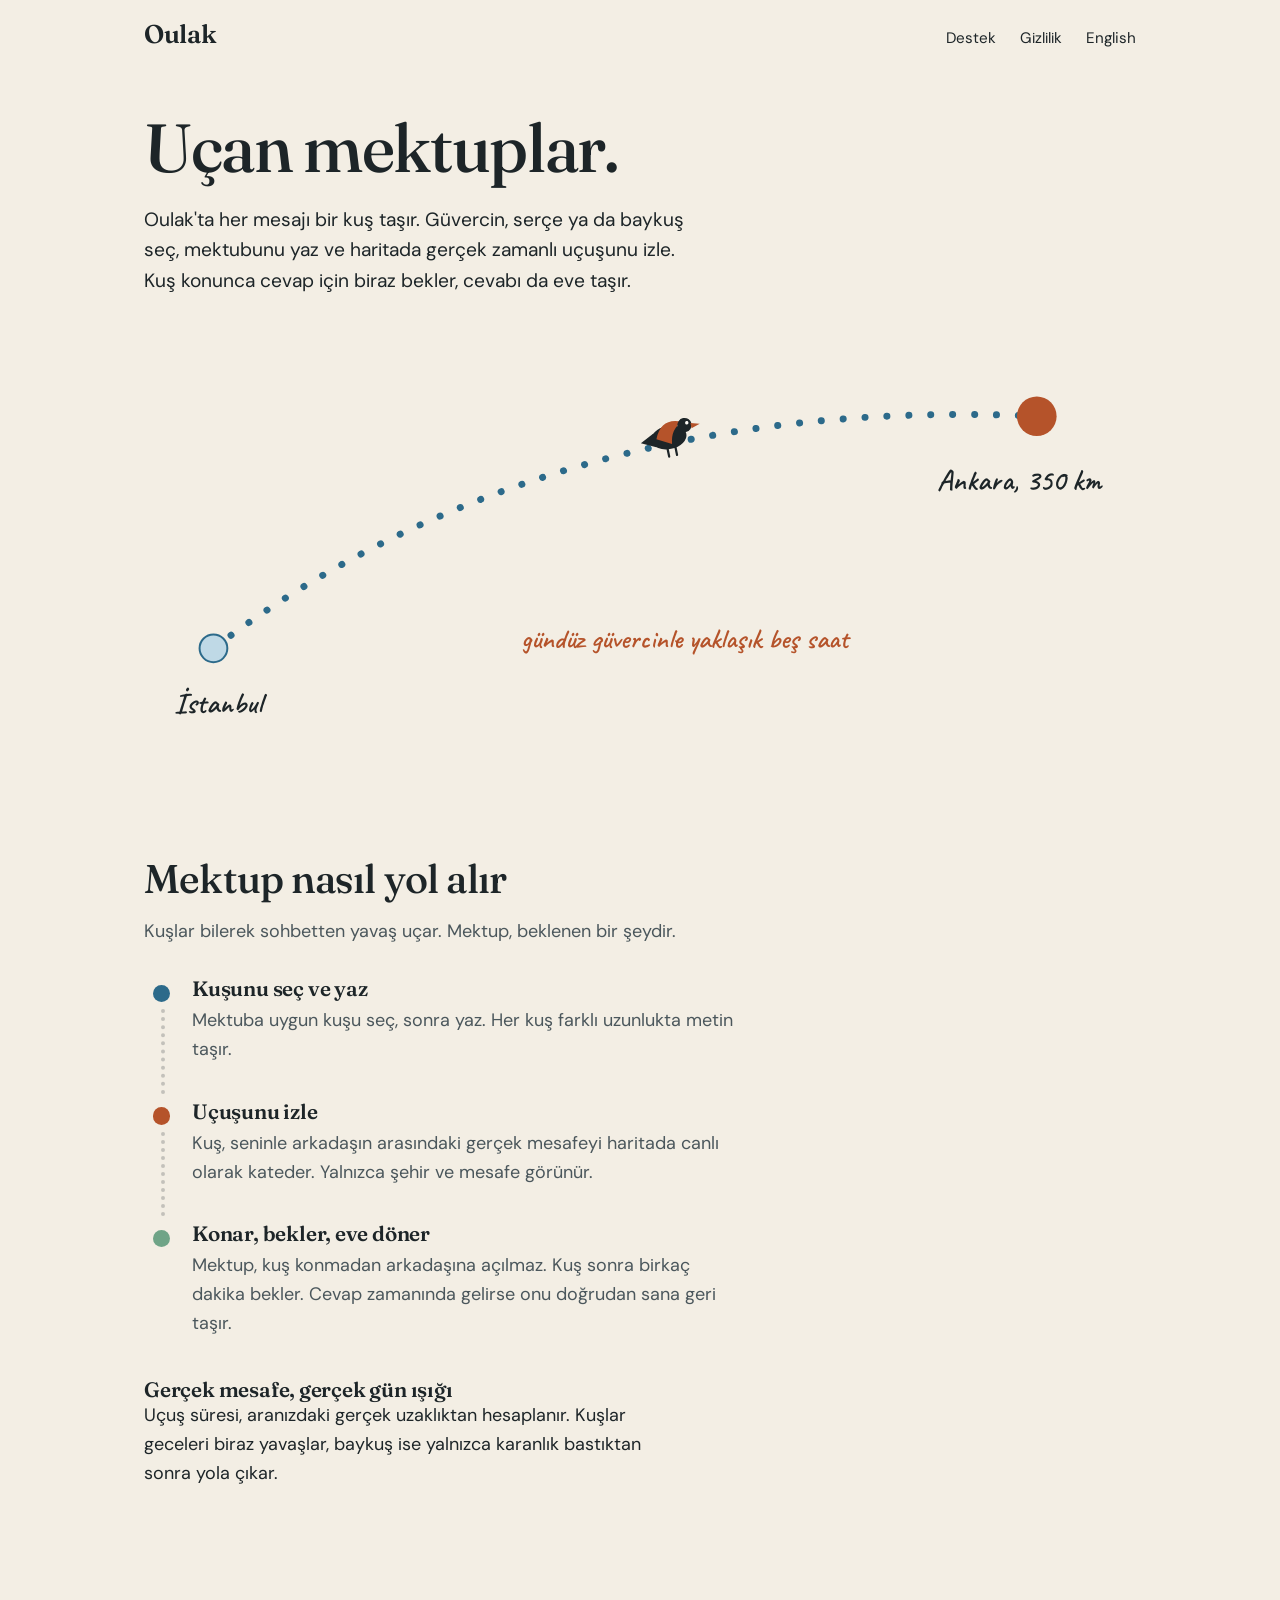
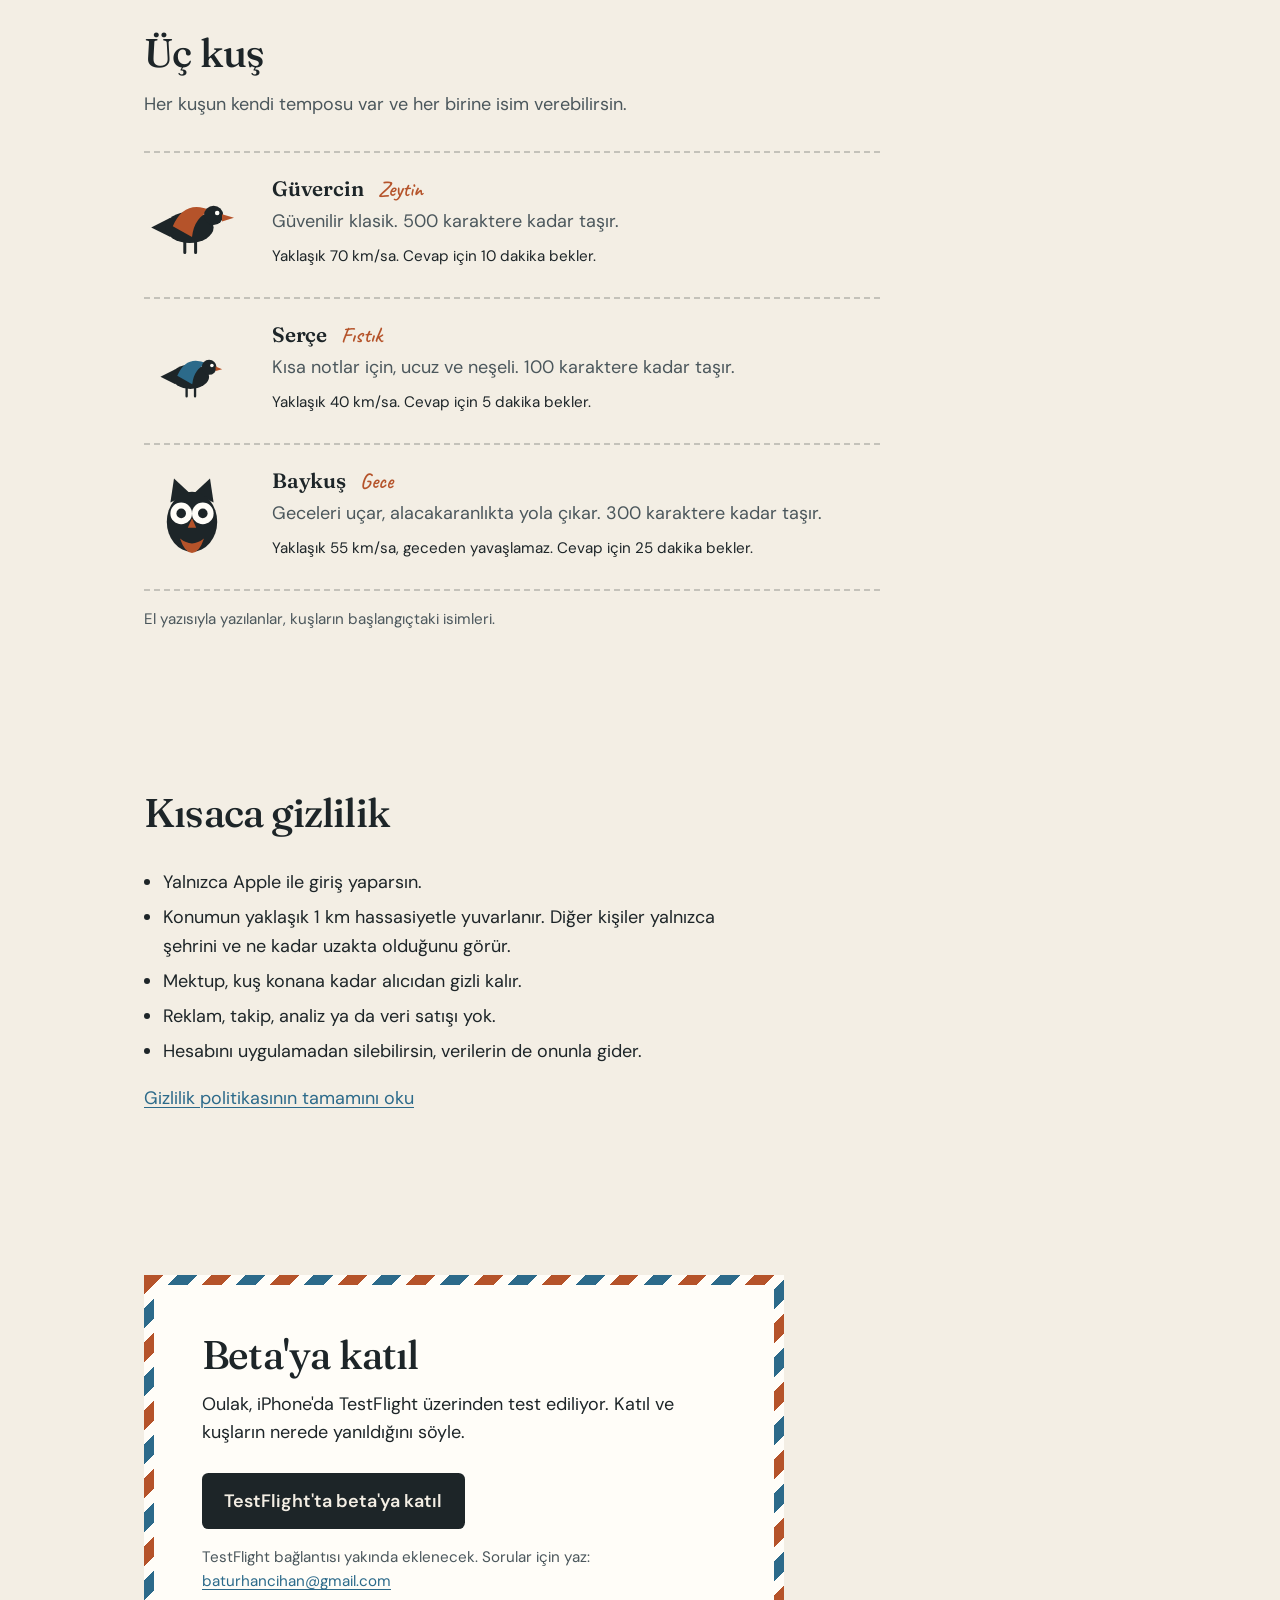
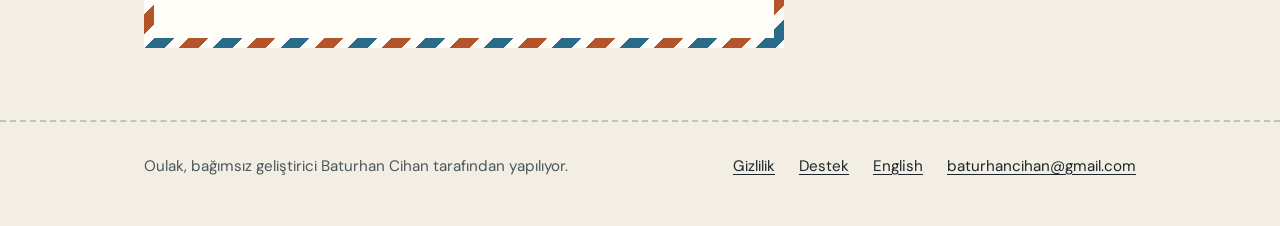
==== tr/index.html @ 566d4d0f "Oulak website: landing, privacy policy and support in English and Turkish Co-Authored-By: Claude Opu" ====
<!doctype html>
<html lang="tr">
<head>
<meta charset="utf-8">
<meta name="viewport" content="width=device-width, initial-scale=1">
<meta name="color-scheme" content="light dark">
<meta name="theme-color" content="#F3EEE4" media="(prefers-color-scheme: light)">
<meta name="theme-color" content="#151B1E" media="(prefers-color-scheme: dark)">
<title>Oulak: uçan mektuplar</title>
<meta name="description" content="Oulak, her mektubu bir kuşun taşıdığı bir iPhone uygulaması. Güvercin, serçe ya da baykuş seç, yaz ve mektubun harita üzerinde gerçek zamanlı uçuşunu izle.">
<link rel="alternate" hreflang="en" href="../index.html">
<link rel="alternate" hreflang="tr" href="../tr/index.html">
<link rel="alternate" hreflang="x-default" href="../index.html">
<!-- TODO: once the site has a final domain, make og:image, og:url and the hreflang hrefs absolute URLs. -->
<meta property="og:type" content="website">
<meta property="og:site_name" content="Oulak">
<meta property="og:title" content="Oulak: uçan mektuplar">
<meta property="og:description" content="Oulak, her mektubu bir kuşun taşıdığı bir iPhone uygulaması. Güvercin, serçe ya da baykuş seç, yaz ve mektubun harita üzerinde gerçek zamanlı uçuşunu izle.">
<meta property="og:locale" content="tr_TR">
<meta property="og:locale:alternate" content="en_US">
<meta property="og:image" content="../img/og.png">
<meta name="twitter:card" content="summary">
<link rel="icon" type="image/png" sizes="32x32" href="../favicon-32.png">
<link rel="apple-touch-icon" href="../apple-touch-icon.png">
<link rel="stylesheet" href="../style.css">
</head>
<body>
<svg width="0" height="0" style="position:absolute" aria-hidden="true" focusable="false"><defs>
<symbol id="pigeon" viewBox="0 0 80 80" class="bird-art"><polygon class="b-ink" points="6,42 22,34 22,50"/><ellipse class="b-ink" cx="38" cy="42" rx="20" ry="13"/><path class="b-terra" d="M24 41 Q34 18 56 28 Q42 33 40 50 Z"/><circle class="b-ink" cx="58" cy="32" r="8"/><circle class="b-face" cx="61" cy="30" r="1.9"/><polygon class="b-terra" points="65,31 75,34 65,37"/><path d="M34 54v9M43 54v9" stroke="currentColor" stroke-width="2.5" stroke-linecap="round" fill="none"/></symbol>
<symbol id="sparrow" viewBox="0 0 80 80" class="bird-art"><g transform="translate(9 12) scale(.78)"><polygon class="b-ink" points="6,42 22,34 22,50"/><ellipse class="b-ink" cx="38" cy="42" rx="20" ry="13"/><path class="b-acc" d="M24 41 Q34 18 56 28 Q42 33 40 50 Z"/><circle class="b-ink" cx="58" cy="32" r="8"/><circle class="b-face" cx="61" cy="30" r="1.9"/><polygon class="b-terra" points="65,31 72,34 65,36"/><path d="M34 54v9M43 54v9" stroke="currentColor" stroke-width="2.5" stroke-linecap="round" fill="none"/></g></symbol>
<symbol id="owl" viewBox="0 0 80 80" class="bird-art"><polygon class="b-ink" points="22,28 25,8 38,20"/><polygon class="b-ink" points="58,28 55,8 42,20"/><ellipse class="b-ink" cx="40" cy="44" rx="21" ry="25"/><path class="b-terra" d="M30 58 Q40 66 50 58 Q46 70 40 70 Q34 70 30 58Z"/><circle class="b-face" cx="31" cy="37" r="9"/><circle class="b-face" cx="49" cy="37" r="9"/><circle class="b-ink" cx="31" cy="37" r="4"/><circle class="b-ink" cx="49" cy="37" r="4"/><polygon class="b-terra" points="40,41 36.5,49 43.5,49"/></symbol>
</defs></svg>
<header class="site-head"><div class="wrap">
<a class="mark" href="index.html" aria-label="Oulak">Oulak</a>
<nav aria-label="Ana menü">
<a href="support.html">Destek</a>
<a href="privacy.html">Gizlilik</a>
<a href="../index.html" hreflang="en" lang="en">English</a>
</nav>
</div></header>
<main>
<div class="wrap hero">
<h1>Uçan mektuplar.</h1>
<p class="lede">Oulak'ta her mesajı bir kuş taşır. Güvercin, serçe ya da baykuş seç, mektubunu yaz ve haritada gerçek zamanlı uçuşunu izle. Kuş konunca cevap için biraz bekler, cevabı da eve taşır.</p>
<div class="flight">
<svg viewBox="0 0 1000 420" role="img" aria-label="İstanbul'dan Ankara'ya, 350 km uzunluğunda noktalı bir uçuş yolu. Yolun bir yerinde bir güvercin var.">
<path class="arc" d="M 70 330 C 280 170, 560 80, 900 96"/>
<circle class="dot-from" cx="70" cy="330" r="14"/>
<circle class="dot-to" cx="900" cy="96" r="20"/>
<text x="30" y="395">İstanbul</text>
<text x="965" y="170" text-anchor="end">Ankara, 350 km</text>
<text class="note" x="380" y="330">gündüz güvercinle yaklaşık beş saat</text>
<g class="bird-fly"><use href="#pigeon" x="-36" y="-44" width="72" height="72"/></g>
</svg></div>
</div>
<section aria-labelledby="how"><div class="wrap"><div class="section-head"><h2 id="how">Mektup nasıl yol alır</h2><p>Kuşlar bilerek sohbetten yavaş uçar. Mektup, beklenen bir şeydir.</p></div>
<ol class="steps">
<li><h3>Kuşunu seç ve yaz</h3><p>Mektuba uygun kuşu seç, sonra yaz. Her kuş farklı uzunlukta metin taşır.</p></li>
<li><h3>Uçuşunu izle</h3><p>Kuş, seninle arkadaşın arasındaki gerçek mesafeyi haritada canlı olarak kateder. Yalnızca şehir ve mesafe görünür.</p></li>
<li><h3>Konar, bekler, eve döner</h3><p>Mektup, kuş konmadan arkadaşına açılmaz. Kuş sonra birkaç dakika bekler. Cevap zamanında gelirse onu doğrudan sana geri taşır.</p></li>
</ol>
<div class="slow"><h3>Gerçek mesafe, gerçek gün ışığı</h3><p>Uçuş süresi, aranızdaki gerçek uzaklıktan hesaplanır. Kuşlar geceleri biraz yavaşlar, baykuş ise yalnızca karanlık bastıktan sonra yola çıkar.</p></div>
</div></section>
<section aria-labelledby="birds"><div class="wrap"><div class="section-head"><h2 id="birds">Üç kuş</h2><p>Her kuşun kendi temposu var ve her birine isim verebilirsin.</p></div>
<ul class="birds">
<li><svg class="bird-art" viewBox="0 0 80 80" aria-hidden="true"><use href="#pigeon"/></svg><div><div class="name"><h3>Güvercin</h3><span class="hand">Zeytin</span></div><p>Güvenilir klasik. 500 karaktere kadar taşır.</p><p class="facts">Yaklaşık 70 km/sa. Cevap için 10 dakika bekler.</p></div></li>
<li><svg class="bird-art" viewBox="0 0 80 80" aria-hidden="true"><use href="#sparrow"/></svg><div><div class="name"><h3>Serçe</h3><span class="hand">Fıstık</span></div><p>Kısa notlar için, ucuz ve neşeli. 100 karaktere kadar taşır.</p><p class="facts">Yaklaşık 40 km/sa. Cevap için 5 dakika bekler.</p></div></li>
<li><svg class="bird-art" viewBox="0 0 80 80" aria-hidden="true"><use href="#owl"/></svg><div><div class="name"><h3>Baykuş</h3><span class="hand">Gece</span></div><p>Geceleri uçar, alacakaranlıkta yola çıkar. 300 karaktere kadar taşır.</p><p class="facts">Yaklaşık 55 km/sa, geceden yavaşlamaz. Cevap için 25 dakika bekler.</p></div></li>
</ul>
<p class="fine">El yazısıyla yazılanlar, kuşların başlangıçtaki isimleri.</p></div></section>
<section aria-labelledby="privacy"><div class="wrap"><div class="section-head"><h2 id="privacy">Kısaca gizlilik</h2></div><div class="plain"><ul>
<li>Yalnızca Apple ile giriş yaparsın.</li>
<li>Konumun yaklaşık 1 km hassasiyetle yuvarlanır. Diğer kişiler yalnızca şehrini ve ne kadar uzakta olduğunu görür.</li>
<li>Mektup, kuş konana kadar alıcıdan gizli kalır.</li>
<li>Reklam, takip, analiz ya da veri satışı yok.</li>
<li>Hesabını uygulamadan silebilirsin, verilerin de onunla gider.</li>
</ul><p><a href="privacy.html">Gizlilik politikasının tamamını oku</a></p></div></div></section>
<section id="testflight" aria-labelledby="beta"><div class="wrap"><div class="envelope">
<h2 id="beta">Beta'ya katıl</h2>
<p>Oulak, iPhone'da TestFlight üzerinden test ediliyor. Katıl ve kuşların nerede yanıldığını söyle.</p>
<!-- TODO: replace href="#testflight" with the public TestFlight link when it exists. -->
<a class="button" href="#testflight">TestFlight'ta beta'ya katıl</a>
<p class="note">TestFlight bağlantısı yakında eklenecek. Sorular için yaz: <a href="mailto:baturhancihan@gmail.com">baturhancihan@gmail.com</a></p>
</div></div></section>
</main>
<footer class="site-foot"><div class="wrap">
<p>Oulak, bağımsız geliştirici Baturhan Cihan tarafından yapılıyor.</p>
<nav aria-label="Alt menü">
<a href="privacy.html">Gizlilik</a>
<a href="support.html">Destek</a>
<a href="../index.html" hreflang="en" lang="en">English</a>
<a href="mailto:baturhancihan@gmail.com">baturhancihan@gmail.com</a>
</nav>
</div></footer>
</body>
</html>
---- style.css ----
/* Oulak site. Plain CSS, no build step. Fonts are self hosted (SIL OFL, see fonts/). */

@font-face {
  font-family: "Fraunces";
  src: url("fonts/Fraunces-Variable.ttf") format("truetype");
  font-weight: 100 900;
  font-display: swap;
}
@font-face {
  font-family: "DM Sans";
  src: url("fonts/DMSans-Variable.ttf") format("truetype");
  font-weight: 100 1000;
  font-display: swap;
}
@font-face {
  font-family: "Caveat";
  src: url("fonts/Caveat-Variable.ttf") format("truetype");
  font-weight: 400 700;
  font-display: swap;
}

:root {
  --paper: #f3eee4;
  --surface: #fffdf8;
  --ink: #1d2528;
  --ink-soft: #4b575c;
  --accent: #2c6a8a;
  --terra: #b5532a;
  --green: #6fa487;
  --sky: #bfd9e6;
  --rule: rgba(29, 37, 40, 0.22);
  --link: #2c6a8a;
  --serif: "Fraunces", "Iowan Old Style", Georgia, serif;
  --sans: "DM Sans", system-ui, -apple-system, "Segoe UI", sans-serif;
  --hand: "Caveat", "Segoe Print", cursive;
  --gutter: 1.25rem;
  --wide: 66rem;
  --prose: 40rem;
}

@media (prefers-color-scheme: dark) {
  :root:not([data-theme="light"]) {
    --paper: #151b1e;
    --surface: #1d2528;
    --ink: #f3eee4;
    --ink-soft: #b4bbbc;
    --accent: #86bbd6;
    --terra: #e08a62;
    --green: #7fb698;
    --sky: #2b4452;
    --rule: rgba(243, 238, 228, 0.28);
    --link: #86bbd6;
  }
}
:root[data-theme="dark"] {
  --paper: #151b1e;
  --surface: #1d2528;
  --ink: #f3eee4;
  --ink-soft: #b4bbbc;
  --accent: #86bbd6;
  --terra: #e08a62;
  --green: #7fb698;
  --sky: #2b4452;
  --rule: rgba(243, 238, 228, 0.28);
  --link: #86bbd6;
}

*, *::before, *::after { box-sizing: border-box; }

html { -webkit-text-size-adjust: 100%; }

body {
  margin: 0;
  background: var(--paper);
  color: var(--ink);
  font-family: var(--sans);
  font-size: 1.0625rem;
  line-height: 1.6;
  overflow-wrap: break-word;
}

img, svg { max-width: 100%; }

a { color: var(--link); text-underline-offset: 0.18em; text-decoration-thickness: 0.07em; }
a:hover { text-decoration-thickness: 0.14em; }
:focus-visible { outline: 3px solid var(--terra); outline-offset: 3px; border-radius: 2px; }

.wrap { width: 100%; max-width: var(--wide); margin: 0 auto; padding: 0 var(--gutter); }

/* Header */
.site-head { padding: 1.25rem 0; }
.site-head .wrap { display: flex; flex-wrap: wrap; align-items: baseline; justify-content: space-between; gap: 0.5rem 1.5rem; }
.mark { font-family: var(--serif); font-weight: 600; font-size: 1.6rem; letter-spacing: -0.01em; color: var(--ink); text-decoration: none; line-height: 1; }
.site-head nav { display: flex; flex-wrap: wrap; gap: 0.25rem 1.5rem; font-size: 0.95rem; }
.site-head nav a { color: var(--ink); text-decoration: none; padding: 0.35rem 0; border-bottom: 1px dashed transparent; }
.site-head nav a:hover { border-bottom-color: var(--ink); }
.site-head nav a[aria-current="page"] { border-bottom: 1px dashed var(--terra); }

/* Type */
h1, h2, h3 { font-family: var(--serif); font-weight: 500; line-height: 1.12; letter-spacing: -0.02em; margin: 0; text-wrap: balance; }
h1 { font-size: clamp(2.5rem, 9vw, 4.25rem); }
h2 { font-size: clamp(1.75rem, 5vw, 2.5rem); }
h3 { font-size: 1.3rem; letter-spacing: -0.01em; font-weight: 600; }
p { margin: 0 0 1em; }
.hand { font-family: var(--hand); font-weight: 600; font-size: 1.5rem; line-height: 1.15; color: var(--terra); }

/* Hero */
.hero { padding-top: 1rem; padding-bottom: 3rem; }
.hero h1 { max-width: 12ch; }
.hero .lede { max-width: 34rem; font-size: 1.2rem; margin-top: 1.25rem; color: var(--ink); }
.flight { position: relative; margin-top: 1.5rem; }
.flight svg { display: block; width: 100%; height: auto; overflow: visible; }
.flight .arc { fill: none; stroke: var(--accent); stroke-width: 7; stroke-linecap: round; stroke-dasharray: 0.1 22; }
.flight .dot-from { fill: var(--sky); stroke: var(--accent); stroke-width: 2; }
.flight .dot-to { fill: var(--terra); }
.flight text { font-family: var(--hand); font-weight: 600; fill: var(--ink); font-size: 30px; }
.flight text.note { fill: var(--terra); font-size: 28px; }
.bird-fly { offset-path: path("M 70 330 C 280 170, 560 80, 900 96"); offset-rotate: auto; offset-distance: 58%; }
.bird-fly .wing, .bird-fly .glyph-fill { fill: var(--ink); }
.bird-fly .wing { fill: var(--terra); }
@media (prefers-reduced-motion: no-preference) {
  .bird-fly { animation: fly 5.5s cubic-bezier(0.3, 0.1, 0.25, 1) 0.4s both; }
  @keyframes fly { from { offset-distance: 0%; } to { offset-distance: 58%; } }
}

/* Sections */
section { padding: 3.25rem 0; }
.section-head { max-width: 36rem; margin-bottom: 2rem; }
.section-head p { margin-top: 0.9rem; color: var(--ink-soft); }

/* Steps as a flight path of dots */
.steps { list-style: none; margin: 0; padding: 0; max-width: 40rem; }
.steps li { position: relative; padding: 0 0 2.25rem 3rem; }
.steps li:last-child { padding-bottom: 0; }
.steps li::before { content: ""; position: absolute; left: 0.55rem; top: 0.45rem; width: 1.1rem; height: 1.1rem; border-radius: 50%; background: var(--dot, var(--accent)); }
.steps li::after { content: ""; position: absolute; left: 1.05rem; top: 2rem; bottom: 0.4rem; border-left: 4px dotted var(--rule); }
.steps li:last-child::after { display: none; }
.steps li:nth-child(1) { --dot: var(--accent); }
.steps li:nth-child(2) { --dot: var(--terra); }
.steps li:nth-child(3) { --dot: var(--green); }
.steps h3 { margin-bottom: 0.35rem; }
.steps p { margin: 0; color: var(--ink-soft); max-width: 34rem; }

.slow { margin-top: 2.5rem; max-width: 34rem; }
.slow p { margin: 0; }

/* Birds */
.birds { list-style: none; margin: 0; padding: 0; max-width: 46rem; }
.birds li { display: grid; grid-template-columns: 4.5rem 1fr; gap: 0 1.25rem; padding: 1.5rem 0; border-top: 2px dashed var(--rule); }
.birds li:last-child { border-bottom: 2px dashed var(--rule); }
.birds svg { width: 4.5rem; height: 4.5rem; }
.birds .name { display: flex; flex-wrap: wrap; align-items: baseline; gap: 0 0.9rem; }
.birds .name .hand { font-size: 1.35rem; }
.birds p { margin: 0.3rem 0 0; color: var(--ink-soft); }
.birds .facts { color: var(--ink); font-size: 0.95rem; margin-top: 0.5rem; }
.bird-art .b-ink { fill: var(--ink); }
.bird-art .b-terra { fill: var(--terra); }
.bird-art .b-sky { fill: var(--sky); }
.bird-art .b-face { fill: var(--surface); }

/* Privacy short + prose */
.plain { max-width: 38rem; }
.plain ul { padding-left: 1.2rem; margin: 0 0 1em; }
.plain li { margin-bottom: 0.4rem; }

/* Beta envelope */
.envelope {
  position: relative;
  max-width: 40rem;
  padding: 2.25rem 1.5rem 2rem;
  background: var(--surface);
  border: 10px solid transparent;
  border-image: repeating-linear-gradient(135deg, var(--terra) 0 14px, var(--surface) 14px 24px, var(--accent) 24px 38px, var(--surface) 38px 48px) 10;
}
.envelope h2 { margin-bottom: 0.75rem; }
.envelope .note { margin: 1rem 0 0; font-size: 0.95rem; color: var(--ink-soft); }
.button {
  display: inline-block;
  background: var(--ink);
  color: var(--paper);
  font-weight: 600;
  text-decoration: none;
  padding: 0.85rem 1.4rem;
  border-radius: 0.4rem;
  margin-top: 0.5rem;
}
.button:hover { background: var(--terra); color: #fff; }

/* Doc pages (privacy, support) */
.doc { padding: 1rem 0 4rem; }
.doc .wrap > * { max-width: var(--prose); }
.doc h1 { font-size: clamp(2.2rem, 7vw, 3.25rem); margin-bottom: 0.75rem; }
.doc h2 { font-size: 1.55rem; margin: 2.75rem 0 0.75rem; letter-spacing: -0.015em; }
.doc h3 { margin: 1.5rem 0 0.4rem; }
.doc ul { padding-left: 1.2rem; margin: 0 0 1em; }
.doc li { margin-bottom: 0.45rem; }
.doc .meta { color: var(--ink-soft); margin-bottom: 2rem; }
.doc .short { background: var(--surface); border-left: 6px solid var(--green); padding: 1.1rem 1.25rem 0.6rem; margin-bottom: 1rem; }
.doc .short h2 { margin: 0 0 0.6rem; font-size: 1.25rem; }
.doc dl { margin: 0 0 1em; }
.doc dt { font-weight: 600; margin-top: 1.1rem; }
.doc dd { margin: 0.2rem 0 0; }
.faq details { border-top: 2px dashed var(--rule); padding: 0.9rem 0; }
.faq details:last-of-type { border-bottom: 2px dashed var(--rule); }
.faq summary { cursor: pointer; font-family: var(--serif); font-weight: 600; font-size: 1.2rem; line-height: 1.3; }
.faq details > *:not(summary) { margin-top: 0.6rem; }
.faq details p:last-child { margin-bottom: 0; }

/* Footer */
.site-foot { border-top: 2px dashed var(--rule); padding: 2rem 0 3rem; font-size: 0.95rem; color: var(--ink-soft); }
.site-foot .wrap { display: grid; gap: 1rem; }
.site-foot nav { display: flex; flex-wrap: wrap; gap: 0.4rem 1.5rem; }
.site-foot a { color: var(--ink); }
.site-foot p { margin: 0; }

/* 404 */
.lost { padding-top: 3rem; padding-bottom: 5rem; }
.lost p { max-width: 28rem; margin-top: 1rem; }

@media (min-width: 48rem) {
  :root { --gutter: 2rem; }
  body { font-size: 1.125rem; }
  section { padding: 4.5rem 0; }
  .hero { padding-top: 2rem; }
  .birds li { grid-template-columns: 6rem 1fr; gap: 0 2rem; }
  .birds svg { width: 6rem; height: 6rem; }
  .envelope { padding: 3rem 3rem 2.75rem; }
  .site-foot .wrap { grid-template-columns: 1fr auto; align-items: start; }
}

.bird-art .b-acc { fill: var(--accent); }
.fine { margin-top: 1rem; color: var(--ink-soft); font-size: 0.95rem; }
@media (max-width: 40rem) {
  .flight text { font-size: 48px; }
  .flight text.note { display: none; }
  .flight .arc { stroke-width: 12; stroke-dasharray: 0.1 38; }
}
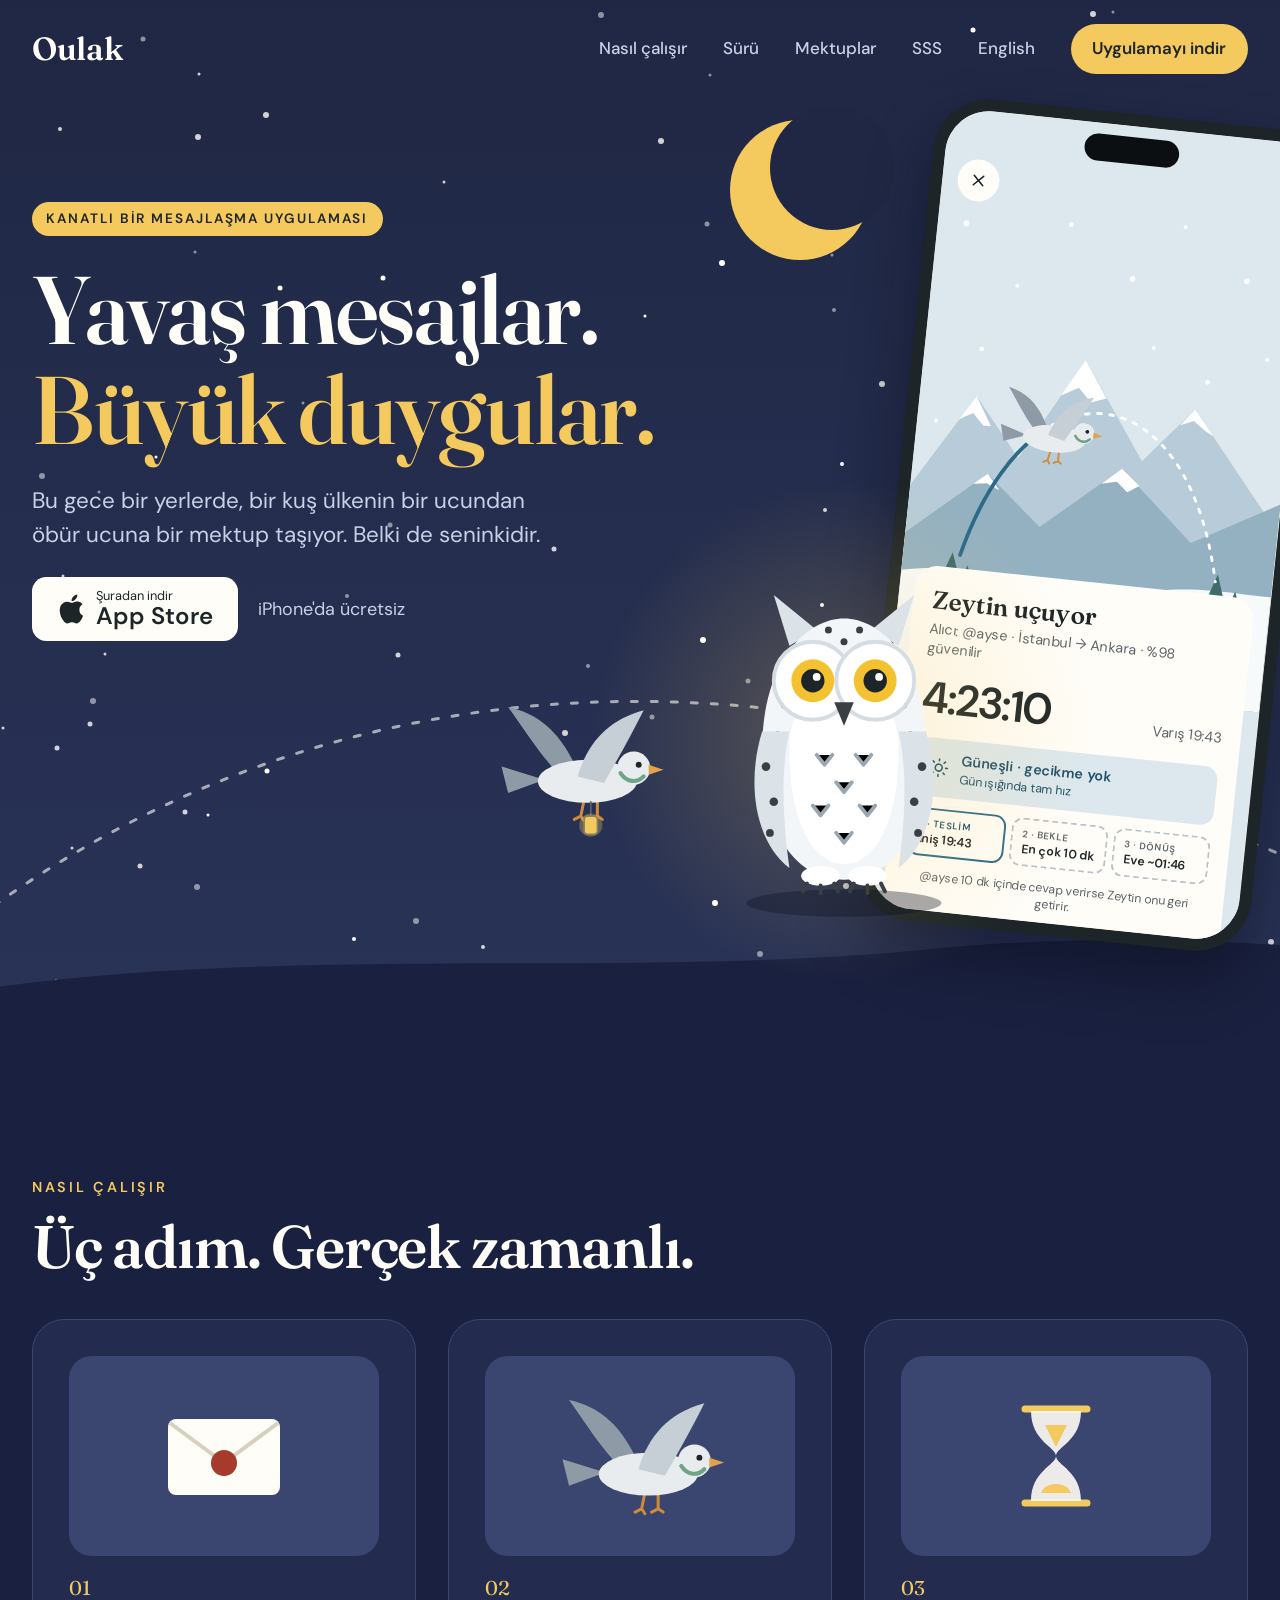
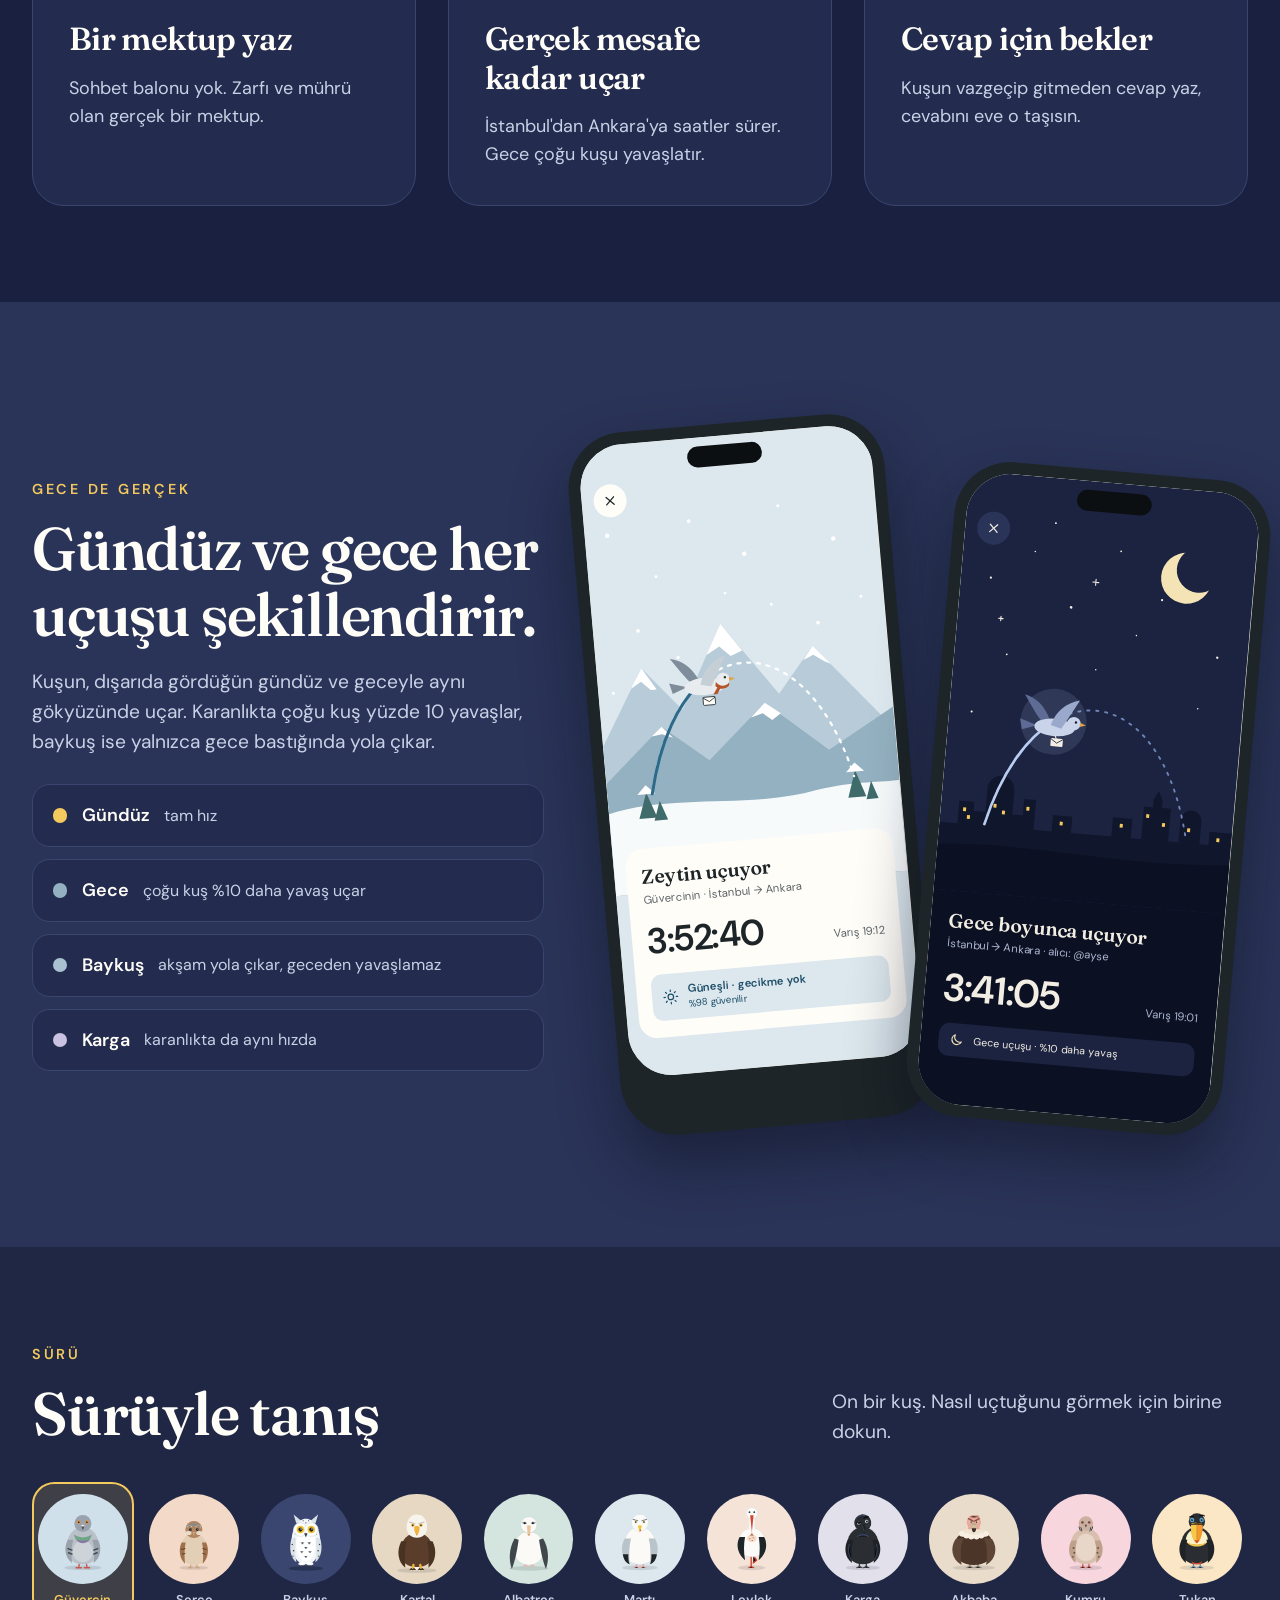
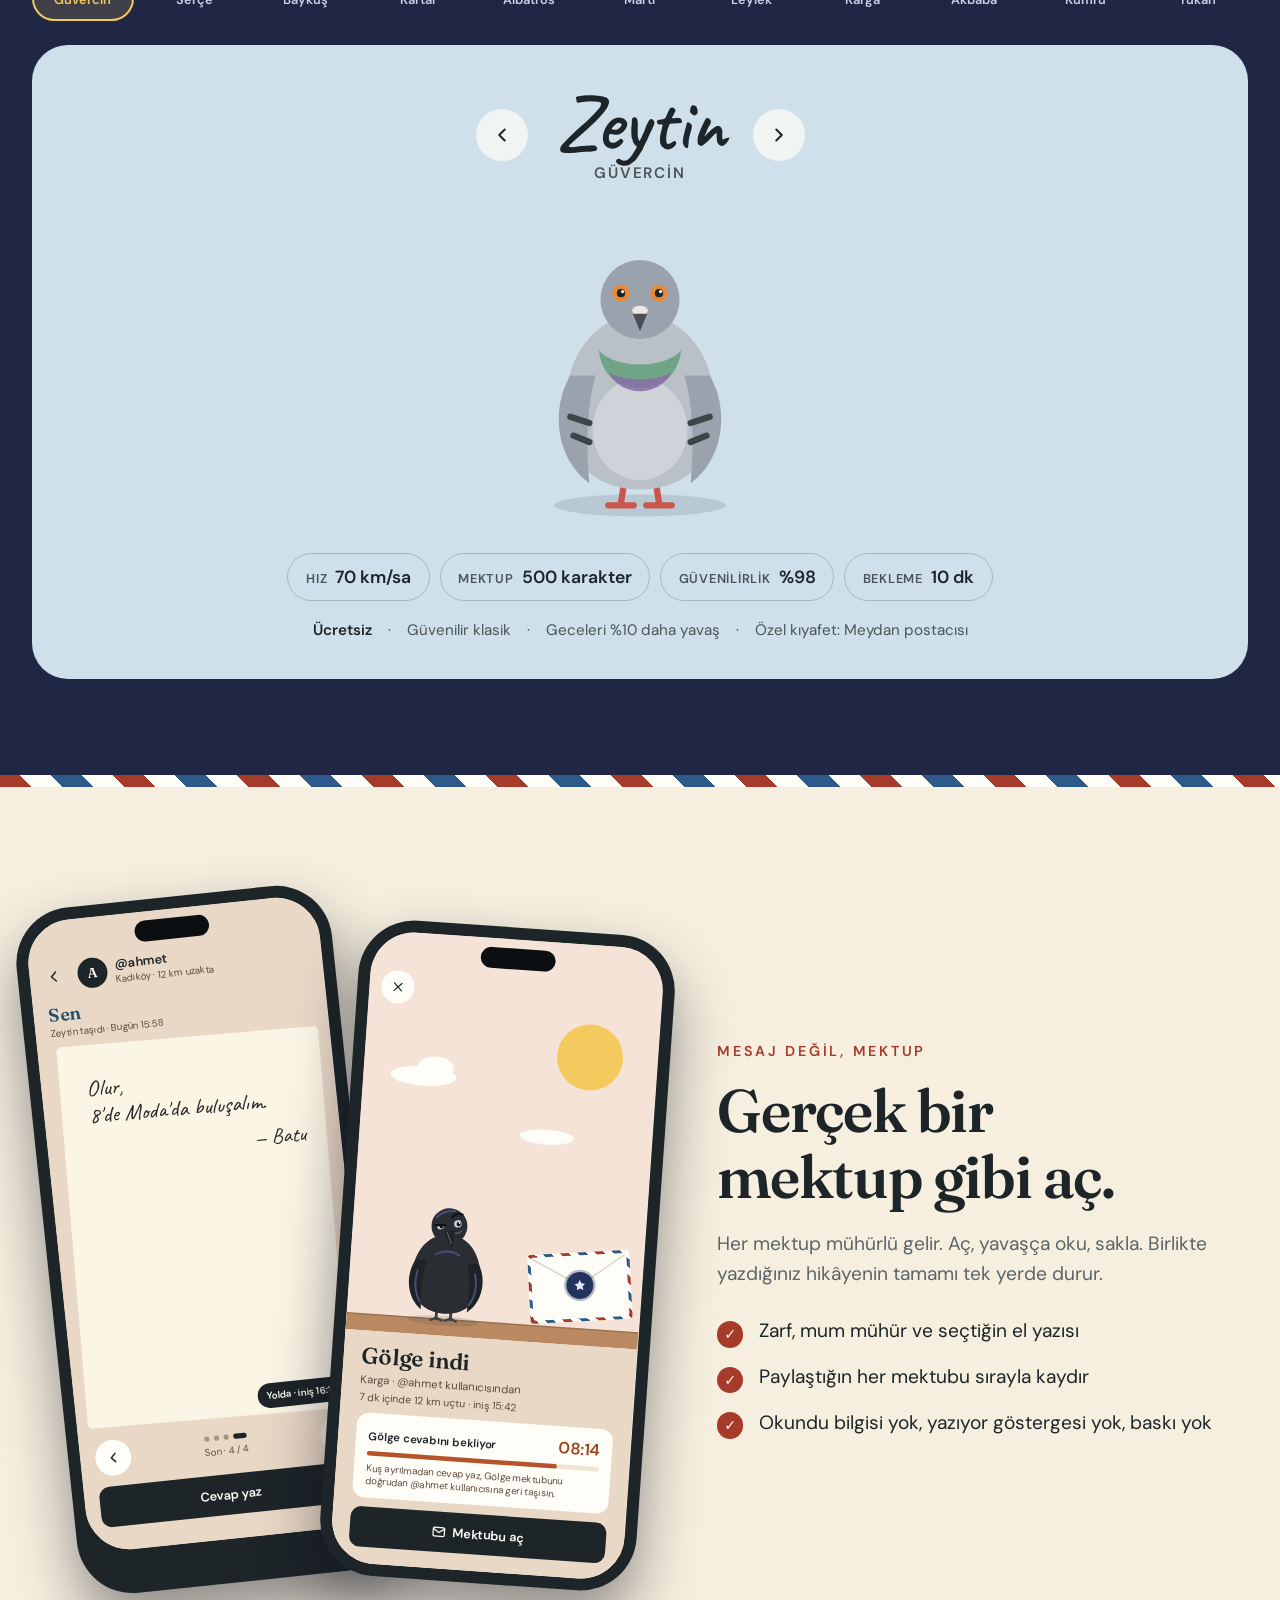
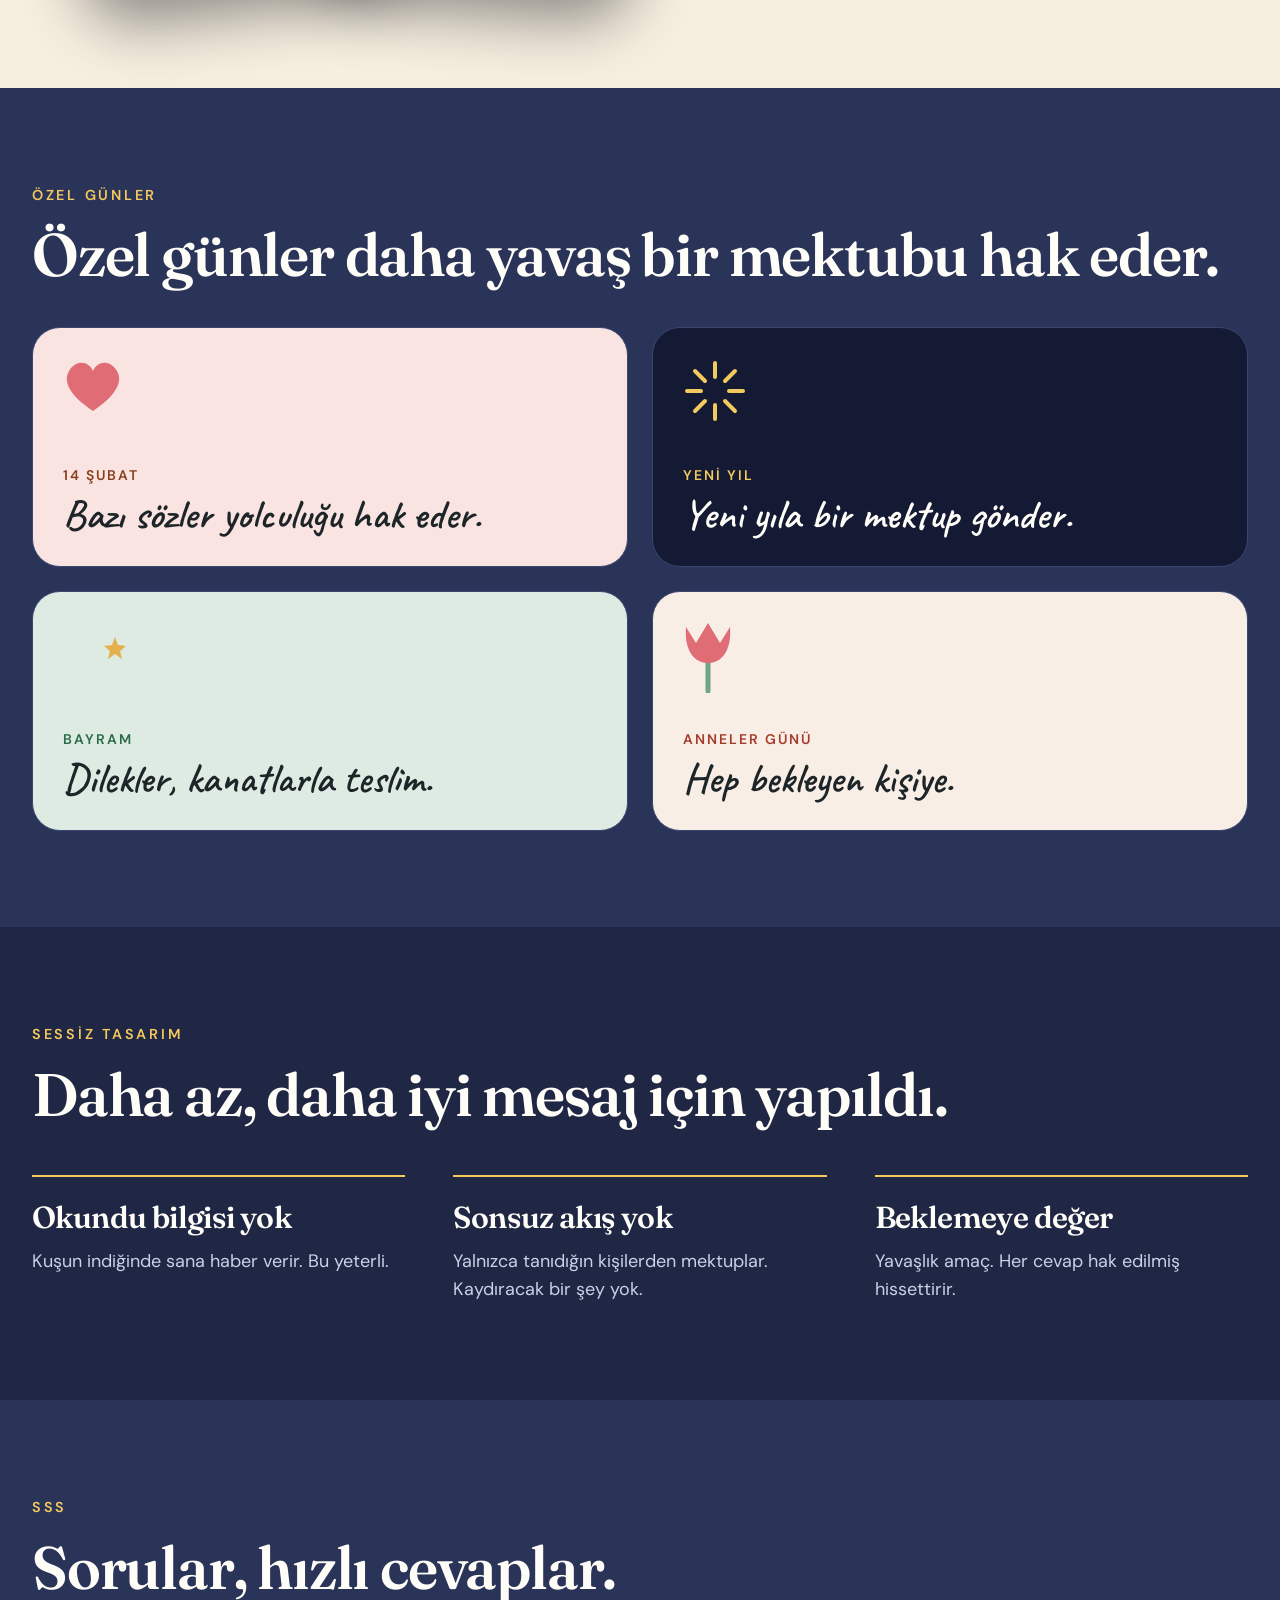
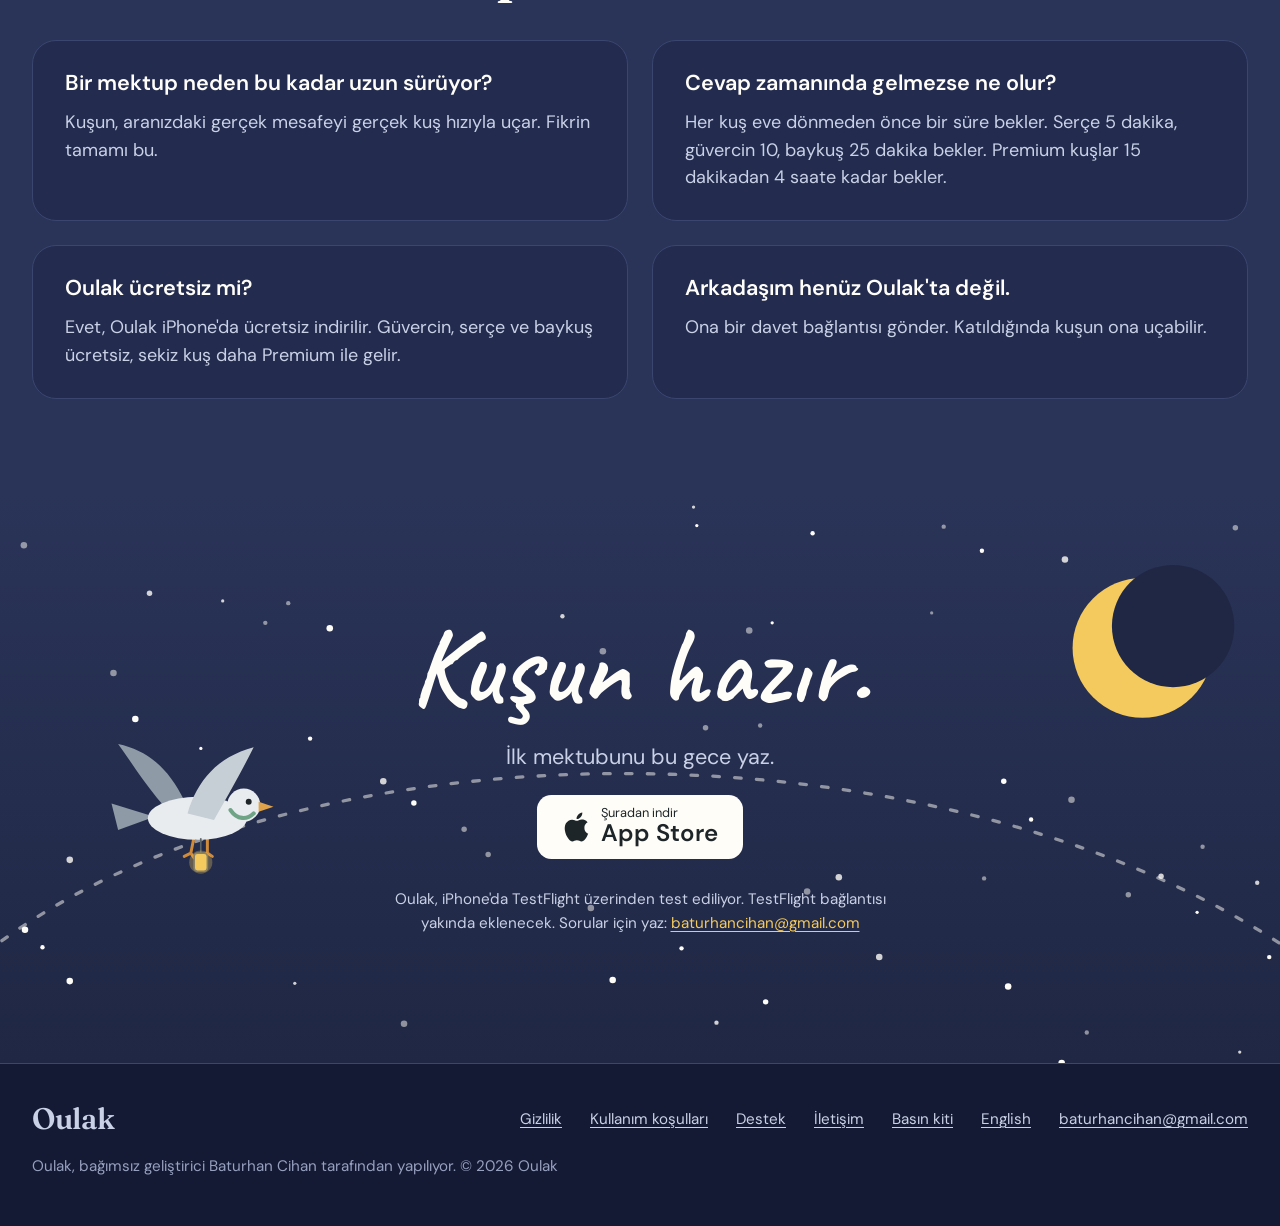
==== commit ef109102: "Oulak website update" ====
--- a/tr/index.html
+++ b/tr/index.html
@@ -3,9 +3,8 @@
 <head>
 <meta charset="utf-8">
 <meta name="viewport" content="width=device-width, initial-scale=1">
-<meta name="color-scheme" content="light dark">
-<meta name="theme-color" content="#F3EEE4" media="(prefers-color-scheme: light)">
-<meta name="theme-color" content="#151B1E" media="(prefers-color-scheme: dark)">
+<meta name="color-scheme" content="dark">
+<meta name="theme-color" content="#1F2744">
 <title>Oulak: uçan mektuplar</title>
 <meta name="description" content="Oulak, her mektubu bir kuşun taşıdığı bir iPhone uygulaması. Güvercin, serçe ya da baykuş seç, yaz ve mektubun harita üzerinde gerçek zamanlı uçuşunu izle.">
 <link rel="alternate" hreflang="en" href="../index.html">
@@ -23,74 +22,341 @@
 <link rel="icon" type="image/png" sizes="32x32" href="../favicon-32.png">
 <link rel="apple-touch-icon" href="../apple-touch-icon.png">
 <link rel="stylesheet" href="../style.css">
+<style>
+#b-pigeon:checked ~ .flock-stage .p-pigeon{display:flex}
+#b-pigeon:checked ~ .flock-pick label[for="b-pigeon"]{background:rgba(244,201,93,.14);border-color:var(--gold)}
+#b-pigeon:checked ~ .flock-pick label[for="b-pigeon"] .pick-name{color:var(--gold)}
+#b-pigeon:focus-visible ~ .flock-pick label[for="b-pigeon"]{outline:3px solid var(--gold);outline-offset:2px}
+#b-sparrow:checked ~ .flock-stage .p-sparrow{display:flex}
+#b-sparrow:checked ~ .flock-pick label[for="b-sparrow"]{background:rgba(244,201,93,.14);border-color:var(--gold)}
+#b-sparrow:checked ~ .flock-pick label[for="b-sparrow"] .pick-name{color:var(--gold)}
+#b-sparrow:focus-visible ~ .flock-pick label[for="b-sparrow"]{outline:3px solid var(--gold);outline-offset:2px}
+#b-owl:checked ~ .flock-stage .p-owl{display:flex}
+#b-owl:checked ~ .flock-pick label[for="b-owl"]{background:rgba(244,201,93,.14);border-color:var(--gold)}
+#b-owl:checked ~ .flock-pick label[for="b-owl"] .pick-name{color:var(--gold)}
+#b-owl:focus-visible ~ .flock-pick label[for="b-owl"]{outline:3px solid var(--gold);outline-offset:2px}
+#b-eagle:checked ~ .flock-stage .p-eagle{display:flex}
+#b-eagle:checked ~ .flock-pick label[for="b-eagle"]{background:rgba(244,201,93,.14);border-color:var(--gold)}
+#b-eagle:checked ~ .flock-pick label[for="b-eagle"] .pick-name{color:var(--gold)}
+#b-eagle:focus-visible ~ .flock-pick label[for="b-eagle"]{outline:3px solid var(--gold);outline-offset:2px}
+#b-albatross:checked ~ .flock-stage .p-albatross{display:flex}
+#b-albatross:checked ~ .flock-pick label[for="b-albatross"]{background:rgba(244,201,93,.14);border-color:var(--gold)}
+#b-albatross:checked ~ .flock-pick label[for="b-albatross"] .pick-name{color:var(--gold)}
+#b-albatross:focus-visible ~ .flock-pick label[for="b-albatross"]{outline:3px solid var(--gold);outline-offset:2px}
+#b-seagull:checked ~ .flock-stage .p-seagull{display:flex}
+#b-seagull:checked ~ .flock-pick label[for="b-seagull"]{background:rgba(244,201,93,.14);border-color:var(--gold)}
+#b-seagull:checked ~ .flock-pick label[for="b-seagull"] .pick-name{color:var(--gold)}
+#b-seagull:focus-visible ~ .flock-pick label[for="b-seagull"]{outline:3px solid var(--gold);outline-offset:2px}
+#b-stork:checked ~ .flock-stage .p-stork{display:flex}
+#b-stork:checked ~ .flock-pick label[for="b-stork"]{background:rgba(244,201,93,.14);border-color:var(--gold)}
+#b-stork:checked ~ .flock-pick label[for="b-stork"] .pick-name{color:var(--gold)}
+#b-stork:focus-visible ~ .flock-pick label[for="b-stork"]{outline:3px solid var(--gold);outline-offset:2px}
+#b-crow:checked ~ .flock-stage .p-crow{display:flex}
+#b-crow:checked ~ .flock-pick label[for="b-crow"]{background:rgba(244,201,93,.14);border-color:var(--gold)}
+#b-crow:checked ~ .flock-pick label[for="b-crow"] .pick-name{color:var(--gold)}
+#b-crow:focus-visible ~ .flock-pick label[for="b-crow"]{outline:3px solid var(--gold);outline-offset:2px}
+#b-vulture:checked ~ .flock-stage .p-vulture{display:flex}
+#b-vulture:checked ~ .flock-pick label[for="b-vulture"]{background:rgba(244,201,93,.14);border-color:var(--gold)}
+#b-vulture:checked ~ .flock-pick label[for="b-vulture"] .pick-name{color:var(--gold)}
+#b-vulture:focus-visible ~ .flock-pick label[for="b-vulture"]{outline:3px solid var(--gold);outline-offset:2px}
+#b-kumru:checked ~ .flock-stage .p-kumru{display:flex}
+#b-kumru:checked ~ .flock-pick label[for="b-kumru"]{background:rgba(244,201,93,.14);border-color:var(--gold)}
+#b-kumru:checked ~ .flock-pick label[for="b-kumru"] .pick-name{color:var(--gold)}
+#b-kumru:focus-visible ~ .flock-pick label[for="b-kumru"]{outline:3px solid var(--gold);outline-offset:2px}
+#b-toucan:checked ~ .flock-stage .p-toucan{display:flex}
+#b-toucan:checked ~ .flock-pick label[for="b-toucan"]{background:rgba(244,201,93,.14);border-color:var(--gold)}
+#b-toucan:checked ~ .flock-pick label[for="b-toucan"] .pick-name{color:var(--gold)}
+#b-toucan:focus-visible ~ .flock-pick label[for="b-toucan"]{outline:3px solid var(--gold);outline-offset:2px}
+</style>
 </head>
-<body>
+<body class="home">
 <svg width="0" height="0" style="position:absolute" aria-hidden="true" focusable="false"><defs>
-<symbol id="pigeon" viewBox="0 0 80 80" class="bird-art"><polygon class="b-ink" points="6,42 22,34 22,50"/><ellipse class="b-ink" cx="38" cy="42" rx="20" ry="13"/><path class="b-terra" d="M24 41 Q34 18 56 28 Q42 33 40 50 Z"/><circle class="b-ink" cx="58" cy="32" r="8"/><circle class="b-face" cx="61" cy="30" r="1.9"/><polygon class="b-terra" points="65,31 75,34 65,37"/><path d="M34 54v9M43 54v9" stroke="currentColor" stroke-width="2.5" stroke-linecap="round" fill="none"/></symbol>
-<symbol id="sparrow" viewBox="0 0 80 80" class="bird-art"><g transform="translate(9 12) scale(.78)"><polygon class="b-ink" points="6,42 22,34 22,50"/><ellipse class="b-ink" cx="38" cy="42" rx="20" ry="13"/><path class="b-acc" d="M24 41 Q34 18 56 28 Q42 33 40 50 Z"/><circle class="b-ink" cx="58" cy="32" r="8"/><circle class="b-face" cx="61" cy="30" r="1.9"/><polygon class="b-terra" points="65,31 72,34 65,36"/><path d="M34 54v9M43 54v9" stroke="currentColor" stroke-width="2.5" stroke-linecap="round" fill="none"/></g></symbol>
-<symbol id="owl" viewBox="0 0 80 80" class="bird-art"><polygon class="b-ink" points="22,28 25,8 38,20"/><polygon class="b-ink" points="58,28 55,8 42,20"/><ellipse class="b-ink" cx="40" cy="44" rx="21" ry="25"/><path class="b-terra" d="M30 58 Q40 66 50 58 Q46 70 40 70 Q34 70 30 58Z"/><circle class="b-face" cx="31" cy="37" r="9"/><circle class="b-face" cx="49" cy="37" r="9"/><circle class="b-ink" cx="31" cy="37" r="4"/><circle class="b-ink" cx="49" cy="37" r="4"/><polygon class="b-terra" points="40,41 36.5,49 43.5,49"/></symbol>
+<symbol id="art-pigeon" viewBox="0 0 240 220"><ellipse cx="120" cy="196" rx="54" ry="7" fill="#1D2528" opacity="0.12"/><path d="M110 182 L108 194 M100 196 L116 196 M130 182 L132 194 M124 196 L140 196" stroke="#C9564B" stroke-width="4" stroke-linecap="round"/><path d="M120 76 C 150 76, 168 104, 168 138 C 168 168, 148 186, 120 186 C 92 186, 72 168, 72 138 C 72 104, 90 76, 120 76 Z" fill="#B9C0C8"/><ellipse cx="120" cy="148" rx="30" ry="32" fill="#CDD3D9"/><path d="M76 114 C 64 134, 66 166, 88 182 C 86 158, 86 134, 92 114 Z" fill="#9AA3AD"/><path d="M164 114 C 176 134, 174 166, 152 182 C 154 158, 154 134, 148 114 Z" fill="#9AA3AD"/><path d="M76 140 L88 144 M78 152 L88 156" stroke="#3D4548" stroke-width="4" stroke-linecap="round"/><path d="M164 140 L152 144 M162 152 L152 156" stroke="#3D4548" stroke-width="4" stroke-linecap="round"/><path d="M94 98 C 104 110, 136 110, 146 98 C 144 114, 134 122, 120 122 C 106 122, 96 114, 94 98 Z" fill="#6FA487"/><path d="M100 112 C 110 118, 130 118, 140 112 C 136 120, 128 124, 120 124 C 112 124, 104 120, 100 112 Z" fill="#8B6FA8" opacity="0.85"/><circle cx="120" cy="66" r="25" fill="#9AA3AD"/><circle cx="108" cy="62" r="5.5" fill="#E58A3A"/><circle cx="132" cy="62" r="5.5" fill="#E58A3A"/><circle cx="108" cy="62" r="2.6" fill="#1D2528"/><circle cx="132" cy="62" r="2.6" fill="#1D2528"/><circle cx="109" cy="61" r="1" fill="#FFFDF8"/><circle cx="133" cy="61" r="1" fill="#FFFDF8"/><ellipse cx="120" cy="73" rx="5" ry="3" fill="#EDE8E2"/><path d="M115.5 75 L120 86 L124.5 75 Z" fill="#4A4F55"/></symbol>
+<symbol id="art-sparrow" viewBox="0 0 240 220"><ellipse cx="120" cy="196" rx="42" ry="6" fill="#1D2528" opacity="0.12"/><path d="M112 184 L110 194 M104 196 L116 196 M128 184 L130 194 M124 196 L136 196" stroke="#C8A07A" stroke-width="3" stroke-linecap="round"/><path d="M120 96 C 146 96, 160 118, 160 146 C 160 172, 142 188, 120 188 C 98 188, 80 172, 80 146 C 80 118, 94 96, 120 96 Z" fill="#E3CFB6"/><path d="M84 122 C 74 142, 78 170, 94 184 C 92 162, 92 140, 96 122 Z" fill="#A0704A"/><path d="M156 122 C 166 142, 162 170, 146 184 C 148 162, 148 140, 144 122 Z" fill="#A0704A"/><path d="M84 142 L94 140 M86 156 L94 154" stroke="#4E3424" stroke-width="2.5" stroke-linecap="round"/><path d="M156 142 L146 140 M154 156 L146 154" stroke="#4E3424" stroke-width="2.5" stroke-linecap="round"/><circle cx="120" cy="84" r="25" fill="#B08560"/><path d="M97 80 C 100 60, 140 60, 143 80 C 132 72, 108 72, 97 80 Z" fill="#8E8A86"/><ellipse cx="104" cy="94" rx="9" ry="6" fill="#E8DCCB"/><ellipse cx="136" cy="94" rx="9" ry="6" fill="#E8DCCB"/><path d="M100 76 C 104 73, 110 73, 114 75 M126 75 C 130 73, 136 73, 140 76" stroke="#EAD9BF" stroke-width="2.5" stroke-linecap="round"/><circle cx="110" cy="84" r="4.2" fill="#1D2528"/><circle cx="130" cy="84" r="4.2" fill="#1D2528"/><circle cx="111.4" cy="82.6" r="1.3" fill="#FFFDF8"/><circle cx="131.4" cy="82.6" r="1.3" fill="#FFFDF8"/><path d="M115.5 91 L120 102 L124.5 91 Z" fill="#C9A27A"/></symbol>
+<symbol id="art-owl" viewBox="0 0 240 220"><ellipse cx="120" cy="198" rx="50" ry="7" fill="#0B1022" opacity="0.35"/><path d="M92 66 L84 40 L106 58 Z" fill="#DCE3E8"/><path d="M148 66 L156 40 L134 58 Z" fill="#DCE3E8"/><path d="M78 120 C 78 72, 102 52, 120 52 C 138 52, 162 72, 162 120 C 162 160, 146 186, 120 186 C 94 186, 78 160, 78 120 Z" fill="#F3F6F8"/><g fill="#3A3F45"><circle cx="90" cy="96" r="2.5"/><circle cx="150" cy="96" r="2.5"/><circle cx="86" cy="112" r="2"/><circle cx="154" cy="112" r="2"/></g><path d="M92 120 C 92 96, 104 88, 120 88 C 136 88, 148 96, 148 120 C 148 156, 136 178, 120 178 C 104 178, 92 156, 92 120 Z" fill="#FFFFFF"/><g stroke="#9AA6B0" stroke-width="2" stroke-linecap="round" stroke-linejoin="round"><path d="M106 122 l4 5 l4 -5"/><path d="M126 122 l4 5 l4 -5"/><path d="M116 136 l4 5 l4 -5"/><path d="M104 148 l4 5 l4 -5"/><path d="M128 148 l4 5 l4 -5"/><path d="M116 162 l4 5 l4 -5"/></g><path d="M78 110 C 70 136, 74 166, 92 180 C 88 150, 88 128, 92 110 Z" fill="#DCE3E8"/><path d="M162 110 C 170 136, 166 166, 148 180 C 152 150, 152 128, 148 110 Z" fill="#DCE3E8"/><g fill="#3A3F45"><circle cx="80" cy="128" r="2.2"/><circle cx="84" cy="146" r="2.2"/><circle cx="82" cy="162" r="2"/><circle cx="160" cy="128" r="2.2"/><circle cx="156" cy="146" r="2.2"/><circle cx="158" cy="162" r="2"/><circle cx="112" cy="58" r="1.8"/><circle cx="128" cy="58" r="1.8"/><circle cx="120" cy="64" r="1.8"/></g><circle cx="104" cy="84" r="20" fill="#FFFFFF" stroke="#D5DDE3" stroke-width="2"/><circle cx="136" cy="84" r="20" fill="#FFFFFF" stroke="#D5DDE3" stroke-width="2"/><circle cx="104" cy="84" r="11" fill="#F4C230"/><circle cx="136" cy="84" r="11" fill="#F4C230"/><circle cx="104" cy="84" r="6" fill="#1D2528"/><circle cx="136" cy="84" r="6" fill="#1D2528"/><circle cx="106" cy="82" r="2" fill="#FFFDF8"/><circle cx="138" cy="82" r="2" fill="#FFFDF8"/><path d="M115 95 L120 107 L125 95 Z" fill="#3A3F45"/><ellipse cx="108" cy="184" rx="10" ry="5" fill="#FFFFFF"/><ellipse cx="132" cy="184" rx="10" ry="5" fill="#FFFFFF"/><path d="M101 188 l-2 4 M108 189 l0 4 M115 188 l2 4 M125 188 l-2 4 M132 189 l0 4 M139 188 l2 4" stroke="#3A3F45" stroke-width="2" stroke-linecap="round"/></symbol>
+<symbol id="art-eagle" viewBox="0 0 240 220"><ellipse cx="120" cy="204" rx="58" ry="7" fill="#1D2528" opacity="0.12"/><path d="M106 188 L102 204 L138 204 L134 188 Z" fill="#F7F4EE" stroke="#D9D2C4" stroke-width="1.5"/><path d="M120 94 C 152 94, 170 122, 168 156 C 166 182, 146 194, 120 194 C 94 194, 74 182, 72 156 C 70 122, 88 94, 120 94 Z" fill="#5A3E2B"/><path d="M74 118 C 60 146, 64 178, 86 196 C 84 166, 84 140, 90 118 Z" fill="#4A3222"/><path d="M166 118 C 180 146, 176 178, 154 196 C 156 166, 156 140, 150 118 Z" fill="#4A3222"/><path d="M110 188 L108 200 M130 188 L132 200" stroke="#F2B33D" stroke-width="7" stroke-linecap="round"/><path d="M100 202 C 102 197, 106 197, 108 202 M108 202 C 110 197, 114 197, 116 202 M124 202 C 126 197, 130 197, 132 202 M132 202 C 134 197, 138 197, 140 202" stroke="#3A271A" stroke-width="2.5" stroke-linecap="round"/><path d="M90 78 C 90 52, 104 40, 120 40 C 136 40, 150 52, 150 78 C 150 96, 138 108, 120 108 C 102 108, 90 96, 90 78 Z" fill="#F7F4EE"/><path d="M99 62 L114 67 M141 62 L126 67" stroke="#CFC6B5" stroke-width="4" stroke-linecap="round"/><circle cx="108" cy="71" r="4.8" fill="#F2B33D"/><circle cx="132" cy="71" r="4.8" fill="#F2B33D"/><circle cx="108" cy="71.5" r="2.4" fill="#1D2528"/><circle cx="132" cy="71.5" r="2.4" fill="#1D2528"/><path d="M112 78 C 112 72, 128 72, 128 78 C 128 90, 124 98, 120 101 C 116 98, 112 90, 112 78 Z" fill="#F2B33D"/><path d="M117 94 C 118 99, 122 99, 123 94 L 120 103 Z" fill="#D9932A"/></symbol>
+<symbol id="art-albatross" viewBox="0 0 240 220"><ellipse cx="120" cy="198" rx="58" ry="7" fill="#1D2528" opacity="0.12"/><path d="M120 90 C 148 90, 166 114, 164 146 C 162 172, 144 188, 120 188 C 96 188, 78 172, 76 146 C 74 114, 92 90, 120 90 Z" fill="#FBFAF7" stroke="#C5D3CD" stroke-width="1.5"/><path d="M78 110 C 62 138, 60 172, 70 200 C 80 176, 86 142, 90 114 Z" fill="#3F474D"/><path d="M162 110 C 178 138, 180 172, 170 200 C 160 176, 154 142, 150 114 Z" fill="#3F474D"/><path d="M100 192 L110 186 L120 192 Z M120 192 L130 186 L140 192 Z" fill="#E6B9B0"/><circle cx="120" cy="70" r="24" fill="#FBFAF7" stroke="#C5D3CD" stroke-width="1.5"/><path d="M99 64 C 103 59, 112 60, 115 66 C 110 69, 103 68, 99 64 Z" fill="#9AA2A8"/><path d="M141 64 C 137 59, 128 60, 125 66 C 130 69, 137 68, 141 64 Z" fill="#9AA2A8"/><circle cx="108" cy="65" r="3.2" fill="#1D2528"/><circle cx="132" cy="65" r="3.2" fill="#1D2528"/><circle cx="109" cy="64" r="1" fill="#FFFDF8"/><circle cx="133" cy="64" r="1" fill="#FFFDF8"/><path d="M114 74 C 114 70, 126 70, 126 74 L 124 98 C 123 102, 117 102, 116 98 Z" fill="#EFC9A6"/><path d="M116 97 C 117 104, 123 104, 124 97 Z" fill="#D6A27A"/><path d="M120 76 L120 96" stroke="#D6A27A" stroke-width="1"/></symbol>
+<symbol id="art-seagull" viewBox="0 0 240 220"><ellipse cx="120" cy="196" rx="52" ry="7" fill="#1D2528" opacity="0.12"/><path d="M110 182 L110 194 M130 182 L130 194" stroke="#E9A3A0" stroke-width="4" stroke-linecap="round"/><path d="M102 196 L110 192 L118 196 M122 196 L130 192 L138 196" stroke="#E9A3A0" stroke-width="3" stroke-linecap="round" stroke-linejoin="round"/><path d="M120 76 C 150 76, 168 104, 168 138 C 168 168, 148 186, 120 186 C 92 186, 72 168, 72 138 C 72 104, 90 76, 120 76 Z" fill="#FBFAF7" stroke="#D5DEE3" stroke-width="1.5"/><path d="M76 110 C 62 132, 64 166, 90 186 C 88 158, 88 132, 94 110 Z" fill="#B8C3CA"/><path d="M70 156 C 72 172, 80 182, 90 186 C 86 176, 86 166, 86 156 Z" fill="#1D2528"/><g transform="matrix(-1 0 0 1 240 0)"><path d="M76 110 C 62 132, 64 166, 90 186 C 88 158, 88 132, 94 110 Z" fill="#B8C3CA"/><path d="M70 156 C 72 172, 80 182, 90 186 C 86 176, 86 166, 86 156 Z" fill="#1D2528"/></g><circle cx="120" cy="64" r="25" fill="#FBFAF7" stroke="#D5DEE3" stroke-width="1.5"/><circle cx="108" cy="62" r="4" fill="#F2E4A6"/><circle cx="132" cy="62" r="4" fill="#F2E4A6"/><circle cx="108" cy="62" r="2.4" fill="#1D2528"/><circle cx="132" cy="62" r="2.4" fill="#1D2528"/><path d="M100 54 L114 58 M140 54 L126 58" stroke="#5C6468" stroke-width="2.4" stroke-linecap="round"/><path d="M114 72 L120 94 L126 72 Z" fill="#F2C230"/><circle cx="121.5" cy="86" r="2.2" fill="#D2452E"/></symbol>
+<symbol id="art-stork" viewBox="0 0 240 220"><ellipse cx="120" cy="196" rx="40" ry="7" fill="#1D2528" opacity="0.12"/><path d="M118 160 L118 194" stroke="#D2452E" stroke-width="4" stroke-linecap="round"/><path d="M110 196 L118 192 L126 196" stroke="#D2452E" stroke-width="3" stroke-linecap="round" stroke-linejoin="round"/><path d="M124 160 L134 174 L124 182" stroke="#D2452E" stroke-width="4" stroke-linecap="round" stroke-linejoin="round"/><path d="M120 80 C 146 80, 160 102, 160 128 C 160 150, 144 164, 120 164 C 96 164, 80 150, 80 128 C 80 102, 94 80, 120 80 Z" fill="#FBFAF7" stroke="#D5DEE3" stroke-width="1.5"/><path d="M84 106 C 74 124, 76 150, 94 168 L 100 174 C 96 152, 96 126, 100 106 Z" fill="#1D2528"/><g transform="matrix(-1 0 0 1 240 0)"><path d="M84 106 C 74 124, 76 150, 94 168 L 100 174 C 96 152, 96 126, 100 106 Z" fill="#1D2528"/></g><path d="M111 40 L129 40 L130 86 L110 86 Z" fill="#FBFAF7"/><path d="M111 44 L111 84 M129 44 L129 84" stroke="#D5DEE3" stroke-width="1.5"/><circle cx="120" cy="36" r="17" fill="#FBFAF7" stroke="#D5DEE3" stroke-width="1.5"/><circle cx="113" cy="33" r="2.6" fill="#1D2528"/><circle cx="127" cy="33" r="2.6" fill="#1D2528"/><circle cx="113.8" cy="32.2" r="0.8" fill="#FFFDF8"/><circle cx="127.8" cy="32.2" r="0.8" fill="#FFFDF8"/><path d="M115 42 L120 92 L125 42 Z" fill="#D2452E"/><path d="M120 92 L120 100" stroke="#8A6A50" stroke-width="1.5"/><ellipse cx="120" cy="110" rx="14" ry="11" fill="#F3D9C7"/><path d="M114 101 L120 96 L126 101 Z" fill="#B5532A"/><circle cx="114" cy="111" r="1.6" fill="#B5532A"/><circle cx="124" cy="108" r="1.6" fill="#B5532A"/><circle cx="121" cy="116" r="1.6" fill="#B5532A"/></symbol>
+<symbol id="art-crow" viewBox="0 0 240 220"><ellipse cx="120" cy="196" rx="50" ry="7" fill="#1D2528" opacity="0.12"/><path d="M110 182 L110 194 M130 182 L130 194" stroke="#3A3F45" stroke-width="4" stroke-linecap="round"/><path d="M102 196 L110 192 L118 196 M122 196 L130 192 L138 196" stroke="#3A3F45" stroke-width="3" stroke-linecap="round" stroke-linejoin="round"/><path d="M120 76 C 150 76, 168 104, 168 138 C 168 168, 148 186, 120 186 C 92 186, 72 168, 72 138 C 72 104, 90 76, 120 76 Z" fill="#2A2E33"/><path d="M76 114 C 64 134, 66 166, 88 182 C 86 158, 86 134, 92 114 Z" fill="#1F2327"/><path d="M80 128 C 76 144, 78 160, 86 172" stroke="#4A5A8A" stroke-width="2.5" stroke-linecap="round" opacity="0.85"/><g transform="matrix(-1 0 0 1 240 0)"><path d="M76 114 C 64 134, 66 166, 88 182 C 86 158, 86 134, 92 114 Z" fill="#1F2327"/><path d="M80 128 C 76 144, 78 160, 86 172" stroke="#4A5A8A" stroke-width="2.5" stroke-linecap="round" opacity="0.85"/></g><path d="M104 104 C 112 98, 128 98, 136 104" stroke="#4A5A8A" stroke-width="3" stroke-linecap="round" opacity="0.7"/><g transform="rotate(-10 120 66)"><circle cx="120" cy="64" r="25" fill="#2A2E33"/><path d="M104 50 C 110 44, 120 42, 130 44" stroke="#4A5A8A" stroke-width="2.5" stroke-linecap="round" opacity="0.8"/><ellipse cx="108" cy="63" rx="5" ry="4.2" fill="#C9CED6"/><circle cx="109.2" cy="63.4" r="2.8" fill="#0F1214"/><circle cx="110.2" cy="62.4" r="1" fill="#FFFDF8"/><path d="M102 62 C 105 59, 111 59, 114 61 L114 58 L102 58 Z" fill="#2A2E33"/><path d="M101 60.5 L115 62" stroke="#0F1214" stroke-width="3" stroke-linecap="round"/><ellipse cx="132" cy="62" rx="5.2" ry="5.2" fill="#C9CED6"/><circle cx="133.2" cy="62.4" r="3" fill="#0F1214"/><circle cx="134.4" cy="61.2" r="1.1" fill="#FFFDF8"/><path d="M125 52 C 129 48, 135 47, 140 50" stroke="#0F1214" stroke-width="3" stroke-linecap="round"/><path d="M111 70 L120 98 L129 70 Z" fill="#1D2528"/><path d="M116 72 L120 88" stroke="#5C6468" stroke-width="1.5" stroke-linecap="round"/><path d="M127 74 C 131 76, 134 75, 136 72" stroke="#5C6468" stroke-width="1.8" stroke-linecap="round"/></g></symbol>
+<symbol id="art-vulture" viewBox="0 0 240 220"><ellipse cx="120" cy="196" rx="62" ry="7" fill="#1D2528" opacity="0.12"/><path d="M108 184 L108 194 M132 184 L132 194" stroke="#9A8F86" stroke-width="5" stroke-linecap="round"/><path d="M98 196 L108 191 L118 196 M122 196 L132 191 L142 196" stroke="#9A8F86" stroke-width="3.5" stroke-linecap="round" stroke-linejoin="round"/><path d="M120 88 C 160 84, 182 114, 178 146 C 174 172, 152 188, 120 188 C 88 188, 66 172, 62 146 C 58 114, 80 84, 120 88 Z" fill="#4A3528"/><path d="M66 112 C 50 136, 54 170, 84 188 C 80 160, 80 132, 90 108 Z" fill="#5E4636"/><g transform="matrix(-1 0 0 1 240 0)"><path d="M66 112 C 50 136, 54 170, 84 188 C 80 160, 80 132, 90 108 Z" fill="#5E4636"/></g><path d="M104 70 L136 70 L138 94 L102 94 Z" fill="#E8A99A"/><ellipse cx="120" cy="96" rx="42" ry="14" fill="#EFE4D2"/><circle cx="84" cy="96" r="8" fill="#F7EFE2"/><circle cx="98" cy="102" r="8" fill="#F7EFE2"/><circle cx="112" cy="105" r="8" fill="#F7EFE2"/><circle cx="128" cy="105" r="8" fill="#F7EFE2"/><circle cx="142" cy="102" r="8" fill="#F7EFE2"/><circle cx="156" cy="96" r="8" fill="#F7EFE2"/><circle cx="120" cy="62" r="21" fill="#E8A99A"/><path d="M108 46 C 114 43, 126 43, 132 46 M110 50 C 116 48, 124 48, 130 50" stroke="#C98577" stroke-width="1.4" stroke-linecap="round"/><ellipse cx="111" cy="61" rx="5" ry="3.6" fill="#F2DCC4"/><ellipse cx="129" cy="61" rx="5" ry="3.6" fill="#F2DCC4"/><circle cx="112" cy="62" r="2.4" fill="#1D2528"/><circle cx="128" cy="62" r="2.4" fill="#1D2528"/><path d="M105 60 L117 59 L117 56 L105 56 Z M135 60 L123 59 L123 56 L135 56 Z" fill="#E8A99A"/><path d="M104 52 L118 59 M136 52 L122 59" stroke="#8A4E44" stroke-width="4" stroke-linecap="round"/><path d="M129 42 L135 52" stroke="#B46F62" stroke-width="2" stroke-linecap="round"/><path d="M130.5 45 L134 44 M132 48 L135.5 47" stroke="#B46F62" stroke-width="1.4" stroke-linecap="round"/><path d="M112 66 L128 66 L127 80 C 126 90, 121 94, 117 90 C 114 87, 113 82, 113 78 Z" fill="#CDBB9E"/><path d="M114 80 L127 80 C 126 90, 121 94, 117 90 C 115 88, 114 84, 114 80 Z" fill="#3A2E28"/><path d="M112 66 L128 66 L127 70 L113 70 Z" fill="#B8A584"/></symbol>
+<symbol id="art-kumru" viewBox="0 0 240 220"><ellipse cx="120" cy="196" rx="48" ry="7" fill="#1D2528" opacity="0.12"/><path d="M111 182 L111 194 M129 182 L129 194" stroke="#C9564B" stroke-width="3.5" stroke-linecap="round"/><path d="M104 196 L111 192 L118 196 M122 196 L129 192 L136 196" stroke="#C9564B" stroke-width="2.6" stroke-linecap="round" stroke-linejoin="round"/><path d="M120 80 C 150 80, 166 106, 166 138 C 166 168, 146 186, 120 186 C 94 186, 74 168, 74 138 C 74 106, 90 80, 120 80 Z" fill="#D9BFAE"/><path d="M120 96 C 140 96, 150 116, 150 140 C 150 162, 138 176, 120 176 C 102 176, 90 162, 90 140 C 90 116, 100 96, 120 96 Z" fill="#E8D6C9"/><path d="M78 116 C 66 136, 68 166, 90 182 C 88 158, 88 134, 94 116 Z" fill="#BFA08B"/><circle cx="84" cy="138" r="3" fill="#6B5548"/><circle cx="86" cy="152" r="3" fill="#6B5548"/><circle cx="82" cy="164" r="2.6" fill="#6B5548"/><g transform="matrix(-1 0 0 1 240 0)"><path d="M78 116 C 66 136, 68 166, 90 182 C 88 158, 88 134, 94 116 Z" fill="#BFA08B"/><circle cx="84" cy="138" r="3" fill="#6B5548"/><circle cx="86" cy="152" r="3" fill="#6B5548"/><circle cx="82" cy="164" r="2.6" fill="#6B5548"/></g><circle cx="120" cy="66" r="21" fill="#CBB0A0"/><path d="M100 76 L104 86 M105 78 L108 88 M140 76 L136 86 M135 78 L132 88" stroke="#1D2528" stroke-width="3" stroke-linecap="round"/><path d="M102.5 77 L106 87 M137.5 77 L134 87" stroke="#FBFAF7" stroke-width="1.4" stroke-linecap="round"/><circle cx="110" cy="63" r="3.4" fill="#1D2528" stroke="#C46A5A" stroke-width="1.4"/><circle cx="130" cy="63" r="3.4" fill="#1D2528" stroke="#C46A5A" stroke-width="1.4"/><circle cx="111" cy="62" r="1" fill="#FFFDF8"/><circle cx="131" cy="62" r="1" fill="#FFFDF8"/><path d="M116.5 70 L120 78 L123.5 70 Z" fill="#4A3B36"/><circle cx="104" cy="71" r="3.5" fill="#E9A3A0" opacity="0.5"/><circle cx="136" cy="71" r="3.5" fill="#E9A3A0" opacity="0.5"/></symbol>
+<symbol id="art-toucan" viewBox="0 0 240 220"><ellipse cx="120" cy="196" rx="50" ry="7" fill="#1D2528" opacity="0.12"/><path d="M110 182 L110 194 M130 182 L130 194" stroke="#6E8FB0" stroke-width="4" stroke-linecap="round"/><path d="M102 196 L110 192 L118 196 M122 196 L130 192 L138 196" stroke="#6E8FB0" stroke-width="3" stroke-linecap="round" stroke-linejoin="round"/><path d="M120 76 C 150 76, 168 104, 168 138 C 168 168, 148 186, 120 186 C 92 186, 72 168, 72 138 C 72 104, 90 76, 120 76 Z" fill="#2A2E33"/><path d="M120 84 C 142 84, 154 100, 152 120 C 142 132, 98 132, 88 120 C 86 100, 98 84, 120 84 Z" fill="#FBF1C8"/><path d="M90 120 C 100 130, 140 130, 150 120 C 146 128, 134 134, 120 134 C 106 134, 94 128, 90 120 Z" fill="#F7C948"/><path d="M104 176 C 112 184, 128 184, 136 176 L 132 186 L 108 186 Z" fill="#D2452E"/><path d="M76 114 C 64 134, 66 166, 88 182 C 86 158, 86 134, 92 114 Z" fill="#1F2327"/><g transform="matrix(-1 0 0 1 240 0)"><path d="M76 114 C 64 134, 66 166, 88 182 C 86 158, 86 134, 92 114 Z" fill="#1F2327"/></g><circle cx="120" cy="60" r="24" fill="#2A2E33"/><circle cx="106" cy="56" r="6.5" fill="#5BA7D6"/><circle cx="134" cy="56" r="6.5" fill="#5BA7D6"/><circle cx="106" cy="56" r="3" fill="#1D2528"/><circle cx="134" cy="56" r="3" fill="#1D2528"/><circle cx="107" cy="55" r="1" fill="#FFFDF8"/><circle cx="135" cy="55" r="1" fill="#FFFDF8"/><path d="M98 47 C 102 44, 108 44, 112 47" stroke="#0F1214" stroke-width="2.6" stroke-linecap="round"/><path d="M128 44 C 132 40, 138 40, 143 44" stroke="#0F1214" stroke-width="2.6" stroke-linecap="round"/><path d="M103 68 C 103 63, 137 63, 137 68 C 139 94, 131 118, 120 124 C 109 118, 101 94, 103 68 Z" fill="#F29A2E"/><path d="M103 68 C 103 64, 116 63, 120 64 L120 124 C 109 118, 101 94, 103 68 Z" fill="#F7C948"/><path d="M113 113 C 117 117, 123 117, 127 113 C 125 119, 122 123, 120 124 C 118 123, 115 119, 113 113 Z" fill="#D2452E"/><path d="M103 69 C 112 66, 128 66, 137 69" stroke="#1D2528" stroke-width="2.6" stroke-linecap="round"/><path d="M120 70 L120 112" stroke="#C46A2A" stroke-width="1.4" stroke-linecap="round"/></symbol>
 </defs></svg>
+<a class="skip" href="#main">İçeriğe geç</a>
+<section class="hero">
+<svg class="sky" viewBox="0 0 1440 1080" fill="none" aria-hidden="true" focusable="false" preserveAspectRatio="xMidYMax slice"><circle cx="926" cy="886" r="3" fill="#FFFDF8" opacity="0.8"/><circle cx="1040" cy="875" r="2" fill="#FFFDF8" opacity="0.5"/><circle cx="1048" cy="487" r="2" fill="#FFFDF8" opacity="0.5"/><circle cx="914" cy="310" r="2" fill="#FFFDF8" opacity="0.5"/><circle cx="1103" cy="829" r="1.5" fill="#FFFDF8" opacity="1"/><circle cx="811" cy="987" r="3" fill="#FFFDF8" opacity="1"/><circle cx="1260" cy="665" r="2" fill="#FFFDF8" opacity="1"/><circle cx="30" cy="851" r="1.5" fill="#FFFDF8" opacity="0.5"/><circle cx="73" cy="194" r="2" fill="#FFFDF8" opacity="1"/><circle cx="61" cy="796" r="3" fill="#FFFDF8" opacity="0.8"/><circle cx="902" cy="605" r="2" fill="#FFFDF8" opacity="1"/><circle cx="478" cy="655" r="2.5" fill="#FFFDF8" opacity="0.8"/><circle cx="9" cy="678" r="1.5" fill="#FFFDF8" opacity="0.8"/><circle cx="1341" cy="284" r="3" fill="#FFFDF8" opacity="1"/><circle cx="170" cy="724" r="2.5" fill="#FFFDF8" opacity="0.8"/><circle cx="470" cy="525" r="2.5" fill="#FFFDF8" opacity="0.5"/><circle cx="143" cy="576" r="1.5" fill="#FFFDF8" opacity="0.8"/><circle cx="220" cy="866" r="2.5" fill="#FFFDF8" opacity="0.8"/><circle cx="136" cy="981" r="1.5" fill="#FFFDF8" opacity="1"/><circle cx="1" cy="218" r="2" fill="#FFFDF8" opacity="0.5"/><circle cx="962" cy="384" r="3" fill="#FFFDF8" opacity="0.8"/><circle cx="149" cy="579" r="2" fill="#FFFDF8" opacity="1"/><circle cx="552" cy="344" r="1.5" fill="#FFFDF8" opacity="0.8"/><circle cx="681" cy="15" r="3" fill="#FFFDF8" opacity="0.5"/><circle cx="275" cy="252" r="1.5" fill="#FFFDF8" opacity="0.5"/><circle cx="122" cy="476" r="3" fill="#FFFDF8" opacity="0.5"/><circle cx="1396" cy="572" r="2" fill="#FFFDF8" opacity="0.8"/><circle cx="1042" cy="195" r="2" fill="#FFFDF8" opacity="0.8"/><circle cx="1318" cy="392" r="1.5" fill="#FFFDF8" opacity="0.8"/><circle cx="861" cy="217" r="1.5" fill="#FFFDF8" opacity="0.8"/><circle cx="1213" cy="311" r="1.5" fill="#FFFDF8" opacity="0.5"/><circle cx="383" cy="403" r="1.5" fill="#FFFDF8" opacity="0.5"/><circle cx="299" cy="218" r="3" fill="#FFFDF8" opacity="0.8"/><circle cx="19" cy="791" r="2.5" fill="#FFFDF8" opacity="0.8"/><circle cx="790" cy="75" r="1.5" fill="#FFFDF8" opacity="0.5"/><circle cx="427" cy="596" r="2" fill="#FFFDF8" opacity="0.5"/><circle cx="1231" cy="377" r="2.5" fill="#FFFDF8" opacity="1"/><circle cx="928" cy="130" r="3" fill="#FFFDF8" opacity="1"/><circle cx="277" cy="887" r="3" fill="#FFFDF8" opacity="0.5"/><circle cx="1284" cy="157" r="2.5" fill="#FFFDF8" opacity="0.5"/><circle cx="1250" cy="255" r="2" fill="#FFFDF8" opacity="0.5"/><circle cx="1288" cy="962" r="2" fill="#FFFDF8" opacity="1"/><circle cx="795" cy="903" r="3" fill="#FFFDF8" opacity="1"/><circle cx="160" cy="431" r="1.5" fill="#FFFDF8" opacity="0.5"/><circle cx="223" cy="39" r="2.5" fill="#FFFDF8" opacity="0.5"/><circle cx="802" cy="263" r="3" fill="#FFFDF8" opacity="1"/><circle cx="1005" cy="300" r="2" fill="#FFFDF8" opacity="1"/><circle cx="140" cy="129" r="2" fill="#FFFDF8" opacity="0.8"/><circle cx="1145" cy="669" r="1.5" fill="#FFFDF8" opacity="0.8"/><circle cx="434" cy="939" r="2" fill="#FFFDF8" opacity="1"/><circle cx="33" cy="70" r="2.5" fill="#FFFDF8" opacity="0.8"/><circle cx="912" cy="255" r="1.5" fill="#FFFDF8" opacity="0.5"/><circle cx="360" cy="288" r="2.5" fill="#FFFDF8" opacity="1"/><circle cx="1171" cy="996" r="2" fill="#FFFDF8" opacity="0.5"/><circle cx="741" cy="141" r="3" fill="#FFFDF8" opacity="0.8"/><circle cx="1345" cy="750" r="2" fill="#FFFDF8" opacity="1"/><circle cx="71" cy="945" r="1.5" fill="#FFFDF8" opacity="0.8"/><circle cx="732" cy="717" r="2.5" fill="#FFFDF8" opacity="0.5"/><circle cx="43" cy="612" r="1.5" fill="#FFFDF8" opacity="0.8"/><circle cx="137" cy="748" r="2.5" fill="#FFFDF8" opacity="0.8"/><circle cx="279" cy="74" r="1.5" fill="#FFFDF8" opacity="0.8"/><circle cx="1118" cy="376" r="1.5" fill="#FFFDF8" opacity="1"/><circle cx="265" cy="812" r="2.5" fill="#FFFDF8" opacity="0.8"/><circle cx="173" cy="701" r="3" fill="#FFFDF8" opacity="0.5"/><circle cx="854" cy="966" r="1.5" fill="#FFFDF8" opacity="0.8"/><circle cx="1173" cy="14" r="3" fill="#FFFDF8" opacity="0.8"/><circle cx="1193" cy="12" r="1.5" fill="#FFFDF8" opacity="0.5"/><circle cx="185" cy="654" r="1.5" fill="#FFFDF8" opacity="0.8"/><circle cx="852" cy="745" r="2.5" fill="#FFFDF8" opacity="0.8"/><circle cx="1421" cy="594" r="3" fill="#FFFDF8" opacity="0.8"/><circle cx="947" cy="858" r="1.5" fill="#FFFDF8" opacity="1"/><circle cx="1053" cy="30" r="2.5" fill="#FFFDF8" opacity="1"/><circle cx="179" cy="492" r="1.5" fill="#FFFDF8" opacity="0.5"/><circle cx="1430" cy="115" r="3" fill="#FFFDF8" opacity="1"/><circle cx="1351" cy="942" r="3" fill="#FFFDF8" opacity="0.8"/><circle cx="23" cy="376" r="2.5" fill="#FFFDF8" opacity="0.5"/><circle cx="1388" cy="626" r="2" fill="#FFFDF8" opacity="1"/><circle cx="347" cy="771" r="2.5" fill="#FFFDF8" opacity="1"/><circle cx="905" cy="510" r="2" fill="#FFFDF8" opacity="0.8"/><circle cx="828" cy="681" r="2.5" fill="#FFFDF8" opacity="0.5"/><circle cx="1298" cy="441" r="2" fill="#FFFDF8" opacity="0.5"/><circle cx="787" cy="224" r="2.5" fill="#FFFDF8" opacity="0.5"/><circle cx="278" cy="137" r="3" fill="#FFFDF8" opacity="0.8"/><circle cx="83" cy="728" r="1.5" fill="#FFFDF8" opacity="0.8"/><circle cx="346" cy="115" r="3" fill="#FFFDF8" opacity="0.8"/><circle cx="563" cy="947" r="2" fill="#FFFDF8" opacity="0.8"/><circle cx="783" cy="640" r="3" fill="#FFFDF8" opacity="1"/><circle cx="645" cy="733" r="3" fill="#FFFDF8" opacity="0.8"/><circle cx="152" cy="848" r="1.5" fill="#FFFDF8" opacity="0.8"/><circle cx="1244" cy="42" r="2.5" fill="#FFFDF8" opacity="1"/><circle cx="725" cy="316" r="1.5" fill="#FFFDF8" opacity="1"/><circle cx="278" cy="414" r="3" fill="#FFFDF8" opacity="0.5"/><circle cx="50" cy="787" r="2.5" fill="#FFFDF8" opacity="0.5"/><circle cx="288" cy="815" r="1.5" fill="#FFFDF8" opacity="1"/><circle cx="236" cy="457" r="1.5" fill="#FFFDF8" opacity="1"/><circle cx="1096" cy="670" r="2.5" fill="#FFFDF8" opacity="0.5"/><circle cx="1401" cy="202" r="2" fill="#FFFDF8" opacity="0.8"/><circle cx="524" cy="182" r="1.5" fill="#FFFDF8" opacity="0.8"/><circle cx="1095" cy="731" r="1.5" fill="#FFFDF8" opacity="0.5"/><circle cx="463" cy="278" r="2.5" fill="#FFFDF8" opacity="1"/><circle cx="1428" cy="969" r="2" fill="#FFFDF8" opacity="0.8"/><circle cx="1433" cy="927" r="2" fill="#FFFDF8" opacity="0.5"/><circle cx="840" cy="954" r="3" fill="#FFFDF8" opacity="0.5"/><circle cx="922" cy="464" r="2" fill="#FFFDF8" opacity="1"/><circle cx="13" cy="385" r="2.5" fill="#FFFDF8" opacity="0.8"/><circle cx="668" cy="666" r="2" fill="#FFFDF8" opacity="0.5"/><circle cx="1314" cy="946" r="1.5" fill="#FFFDF8" opacity="0.5"/><circle cx="496" cy="921" r="3" fill="#FFFDF8" opacity="0.5"/><circle cx="634" cy="549" r="2.5" fill="#FFFDF8" opacity="0.8"/><circle cx="32" cy="356" r="1.5" fill="#FFFDF8" opacity="0.5"/><circle cx="880" cy="190" r="70" fill="#F4C95D"/><circle cx="912" cy="168" r="62" fill="#1F2744"/><path d="M-20 980 C 300 700, 700 640, 1100 760 C 1260 810, 1380 860, 1460 900" stroke="#FFFDF8" stroke-width="3" stroke-dasharray="6 14" stroke-linecap="round" opacity="0.6"></path><path d="M0 1000 C 300 940, 700 980, 1000 950 C 1200 930, 1350 945, 1440 950 V 1080 H 0 Z" fill="#1A2140"></path></svg>
 <header class="site-head"><div class="wrap">
 <a class="mark" href="index.html" aria-label="Oulak">Oulak</a>
 <nav aria-label="Ana menü">
-<a href="support.html">Destek</a>
-<a href="privacy.html">Gizlilik</a>
-<a href="../index.html" hreflang="en" lang="en">English</a>
+<a class="nav-a" href="#how">Nasıl çalışır</a><a class="nav-a" href="#flock">Sürü</a><a class="nav-a" href="#letters">Mektuplar</a><a class="nav-a" href="#faq">SSS</a><a class="nav-a nav-lang" href="../index.html" hreflang="en" lang="en">English</a><a class="pill" href="#testflight">Uygulamayı indir</a>
 </nav>
 </div></header>
-<main>
-<div class="wrap hero">
-<h1>Uçan mektuplar.</h1>
-<p class="lede">Oulak'ta her mesajı bir kuş taşır. Güvercin, serçe ya da baykuş seç, mektubunu yaz ve haritada gerçek zamanlı uçuşunu izle. Kuş konunca cevap için biraz bekler, cevabı da eve taşır.</p>
-<div class="flight">
-<svg viewBox="0 0 1000 420" role="img" aria-label="İstanbul'dan Ankara'ya, 350 km uzunluğunda noktalı bir uçuş yolu. Yolun bir yerinde bir güvercin var.">
-<path class="arc" d="M 70 330 C 280 170, 560 80, 900 96"/>
-<circle class="dot-from" cx="70" cy="330" r="14"/>
-<circle class="dot-to" cx="900" cy="96" r="20"/>
-<text x="30" y="395">İstanbul</text>
-<text x="965" y="170" text-anchor="end">Ankara, 350 km</text>
-<text class="note" x="380" y="330">gündüz güvercinle yaklaşık beş saat</text>
-<g class="bird-fly"><use href="#pigeon" x="-36" y="-44" width="72" height="72"/></g>
+<main id="main">
+<div class="wrap hero-inner">
+<div class="hero-copy">
+<p class="eyebrow-pill">Kanatlı bir mesajlaşma uygulaması</p>
+<h1>Yavaş mesajlar.<br><span class="gold">Büyük duygular.</span></h1>
+<p class="lede">Bu gece bir yerlerde, bir kuş ülkenin bir ucundan öbür ucuna bir mektup taşıyor. Belki de seninkidir.</p>
+<div class="cta-row"><a class="badge" href="#testflight"><svg width="26" height="30" viewBox="0 0 17 20" fill="currentColor" aria-hidden="true" focusable="false"><path d="M14.1 10.6c0-2.5 2-3.6 2.1-3.7-1.1-1.7-2.9-1.9-3.5-1.9-1.5-.2-2.9.9-3.7.9-.8 0-1.9-.9-3.2-.8-1.6 0-3.1 1-4 2.4-1.7 3-.4 7.3 1.2 9.7.8 1.2 1.8 2.5 3 2.4 1.2 0 1.7-.8 3.1-.8 1.5 0 1.9.8 3.2.8 1.3 0 2.2-1.2 3-2.4.9-1.4 1.3-2.7 1.3-2.8 0 0-2.5-1-2.5-3.8zM11.7 3.3c.7-.8 1.1-1.9 1-3-1 0-2.1.7-2.8 1.5-.6.7-1.2 1.8-1 2.9 1.1.1 2.1-.6 2.8-1.4z"/></svg><span class="badge-t"><span class="badge-s">Şuradan indir</span><span class="badge-b">App Store</span></span></a><span class="free">iPhone'da ücretsiz</span></div>
+</div>
+<div class="hero-visual">
+<div class="phone ph-hero" style="--k0:0.95;--rot:6deg" role="img" aria-label="Uygulama ekranı: Güvercin Zeytin İstanbul&#x27;dan Ankara&#x27;ya uçuyor, varışa 4 saat 23 dakika var, güneşli ve gecikme yok."><div class="phone-screen"><div class="screen" aria-hidden="true"><div style="width: 390px; height: 844px; position: relative; overflow: hidden; background: #DCE7EE; font-family: 'DM Sans', system-ui, sans-serif; color: #1D2528">
+<svg width="390" height="600" viewBox="0 0 390 600" fill="none" aria-hidden="true" style="position: absolute; left: 0; top: 0">
+<path d="M0 400 L60 300 L110 360 L170 250 L240 350 L290 290 L390 410 V 600 H 0 Z" fill="#B7CCD8"/>
+<path d="M60 300 L44 326 L58 318 L70 330 L78 330 Z M170 250 L148 290 L166 280 L180 294 L196 288 Z M290 290 L276 308 L290 302 L304 312 L312 316 Z" fill="#FFFFFF"/>
+<path d="M0 450 L80 380 L140 430 L220 360 L300 430 L390 380 V 600 H 0 Z" fill="#94B1C1"/>
+<path d="M220 360 L200 378 L216 374 L228 384 L240 376 Z M80 380 L66 392 L80 390 L94 396 Z" fill="#FFFFFF"/>
+<path d="M0 490 C 90 470, 190 500, 280 482 C 330 474, 370 480, 390 478 V 600 H 0 Z" fill="#F7FAFB"/>
+<g fill="#3F6B6B"><path d="M40 500 l12 -34 l12 34 Z"/><path d="M60 504 l9 -26 l9 26 Z"/><path d="M320 496 l12 -36 l12 36 Z"/><path d="M344 500 l8 -24 l8 24 Z"/></g>
+<g fill="#FFFFFF"><circle cx="30" cy="120" r="3"/><circle cx="90" cy="180" r="2"/><circle cx="140" cy="110" r="2.5"/><circle cx="210" cy="160" r="3"/><circle cx="260" cy="100" r="2"/><circle cx="330" cy="150" r="3"/><circle cx="360" cy="230" r="2"/><circle cx="60" cy="250" r="2.5"/><circle cx="240" cy="230" r="2"/><circle cx="300" cy="260" r="2.5"/><circle cx="20" cy="330" r="2"/></g>
+<path d="M60 468 C 110 250, 280 250, 330 468" stroke="#FFFFFF" stroke-width="3" stroke-dasharray="4 9" stroke-linecap="round"/>
+<path d="M60 468 C 76.5 397.4, 106.1 348.4, 140 324" stroke="#2C6A8A" stroke-width="4" stroke-linecap="round"/>
+</svg>
+<div style="position: absolute; left: 74px; top: 270px; width: 132px; height: 108px"><svg width="132" height="108" viewBox="-5 -15 120 98" fill="none" aria-hidden="true" focusable="false"><path d="M52 34 C 42 14, 30 4, 12 0 C 22 14, 32 30, 44 42 Z" fill="#8E9AA6"/><path d="M34 44 L8 36 L12 52 Z" fill="#8E9AA6"/><path d="M58 56 L56 66 M56 66 L52 68 M56 66 L58 69 M66 56 L66 66 M66 66 L62 68 M66 66 L69 68" stroke="#D08A3A" stroke-width="1.8" stroke-linecap="round"/><ellipse cx="60" cy="45" rx="30" ry="13" fill="#E9ECEF"/><circle cx="88" cy="37" r="10" fill="#E9ECEF"/><path d="M80 40 C 84 46, 90 46, 94 42" stroke="#6FA487" stroke-width="2.5" stroke-linecap="round"/><path d="M97 35 L106 38 L97 41 Z" fill="#E0A34A"/><circle cx="91" cy="35" r="1.8" fill="#1D2528"/><path d="M54 42 C 60 22, 72 8, 94 2 C 86 18, 78 32, 70 46 Z" fill="#C7CFD6"/></svg></div>
+<span aria-label="Close" style="position: absolute; left: 16px; top: 52px; width: 44px; height: 44px; border-radius: 22px; background: #FFFDF8; color: #1D2528; display: flex; align-items: center; justify-content: center">
+<svg width="20" height="20" viewBox="0 0 24 24" fill="none" stroke="currentColor" stroke-width="2" stroke-linecap="round" aria-hidden="true"><path d="M18 6 6 18"/><path d="m6 6 12 12"/></svg>
+</span>
+<div style="position: absolute; left: 16px; top: 482px; width: 358px; box-sizing: border-box; padding: 20px; border-radius: 24px; background: #FFFDF8; display: flex; flex-direction: column; gap: 12px">
+<div style="display: flex; flex-direction: column; gap: 4px">
+<div style="margin: 0; font-family: Fraunces, Georgia, serif; font-size: 26px; font-weight: 600">Zeytin uçuyor</div>
+<span style="font-size: 15px; color: #5C6468">Alıcı: @ayse · İstanbul → Ankara · %98 güvenilir</span>
+</div>
+<div style="display: flex; align-items: baseline; justify-content: space-between">
+<span style="font-size: 46px; font-weight: 600; letter-spacing: -1px; font-variant-numeric: tabular-nums">4:23:10</span>
+<span style="font-size: 15px; color: #5C6468">Varış 19:43</span>
+</div>
+<div style="padding: 12px 14px; border-radius: 14px; background: #DCE8EE; display: flex; align-items: center; gap: 12px">
+<svg width="22" height="22" viewBox="0 0 24 24" fill="none" stroke="#1F4F68" stroke-width="1.8" stroke-linecap="round" aria-hidden="true"><circle cx="12" cy="12" r="4"/><path d="M12 2v2M12 20v2M4.9 4.9l1.4 1.4M17.7 17.7l1.4 1.4M2 12h2M20 12h2M4.9 19.1l1.4-1.4M17.7 6.3l1.4-1.4"/></svg>
+<div style="display: flex; flex-direction: column; gap: 1px">
+<span style="font-size: 15px; font-weight: 600; color: #1F4F68">Güneşli · gecikme yok</span>
+<span style="font-size: 13px; color: #1F4F68">Gün ışığında tam hız</span>
+</div>
+</div>
+<div style="display: grid; grid-template-columns: repeat(3, minmax(0, 1fr)); gap: 6px">
+<div style="padding: 8px 10px; border-radius: 12px; border: 2px solid #2C6A8A; display: flex; flex-direction: column; gap: 1px"><span style="font-size: 10px; font-weight: 600; letter-spacing: 0.8px; text-transform: uppercase; color: #1F4F68">1 · Teslim</span><span style="font-size: 13px; font-weight: 600">İniş 19:43</span></div>
+<div style="padding: 8px 10px; border-radius: 12px; border: 2px dashed #B9C1CA; display: flex; flex-direction: column; gap: 1px"><span style="font-size: 10px; font-weight: 600; letter-spacing: 0.8px; text-transform: uppercase; color: #5C6468">2 · Bekle</span><span style="font-size: 13px; font-weight: 600">En çok 10 dk</span></div>
+<div style="padding: 8px 10px; border-radius: 12px; border: 2px dashed #B9C1CA; display: flex; flex-direction: column; gap: 1px"><span style="font-size: 10px; font-weight: 600; letter-spacing: 0.8px; text-transform: uppercase; color: #5C6468">3 · Dönüş</span><span style="font-size: 13px; font-weight: 600">Eve ~01:46</span></div>
+</div>
+<span style="font-size: 13px; color: #5C6468; text-align: center">@ayse 10 dk içinde cevap verirse Zeytin onu geri getirir.</span>
+</div>
+</div></div><span class="notch"></span></div></div>
+<div class="owl-stage"><div class="glow"></div><svg viewBox="0 0 240 220" role="img" aria-label="Kar baykuşu bekliyor, sana bakıyor"><use href="#art-owl"/></svg></div>
+<div class="lantern-bird"><svg width="198" height="162" viewBox="-5 -15 120 98" fill="none" aria-hidden="true" focusable="false"><path d="M52 34 C 42 14, 30 4, 12 0 C 22 14, 32 30, 44 42 Z" fill="#8E9AA6"/><path d="M34 44 L8 36 L12 52 Z" fill="#8E9AA6"/><path d="M58 56 L56 66 M56 66 L52 68 M56 66 L58 69 M66 56 L66 66 M66 66 L62 68 M66 66 L69 68" stroke="#D08A3A" stroke-width="1.8" stroke-linecap="round"/><ellipse cx="60" cy="45" rx="30" ry="13" fill="#E9ECEF"/><circle cx="88" cy="37" r="10" fill="#E9ECEF"/><path d="M80 40 C 84 46, 90 46, 94 42" stroke="#6FA487" stroke-width="2.5" stroke-linecap="round"/><path d="M97 35 L106 38 L97 41 Z" fill="#E0A34A"/><circle cx="91" cy="35" r="1.8" fill="#1D2528"/><path d="M54 42 C 60 22, 72 8, 94 2 C 86 18, 78 32, 70 46 Z" fill="#C7CFD6"/><path d="M62 57 V 66" stroke="#5C6468" stroke-width="1"/><rect x="58" y="66" width="8" height="11" rx="2" fill="#F4C95D" stroke="#5C6468" stroke-width="1"/><circle cx="62" cy="71.5" r="7" fill="#F4C95D" opacity="0.3"/></svg></div>
+</div>
+</div>
+</section>
+<section class="band band-how" id="how" aria-labelledby="how-h"><div class="wrap">
+<p class="eyebrow">Nasıl çalışır</p><h2 id="how-h">Üç adım. Gerçek zamanlı.</h2>
+<ol class="cards"><li class="card"><div class="card-art"><svg width="120" height="90" viewBox="0 0 120 90" fill="none" aria-hidden="true" focusable="false"><rect x="4" y="8" width="112" height="76" rx="8" fill="#FFFDF8"/><path d="M6 12 L60 52 L114 12" stroke="#D8CFBE" stroke-width="4" stroke-linejoin="round"/><circle cx="60" cy="52" r="13" fill="#A63A2B"/></svg></div><span class="num" aria-hidden="true">01</span><h3>Bir mektup yaz</h3><p>Sohbet balonu yok. Zarfı ve mührü olan gerçek bir mektup.</p></li><li class="card"><div class="card-art"><div class="birdbox"><svg width="198" height="162" viewBox="-5 -15 120 98" fill="none" aria-hidden="true" focusable="false"><path d="M52 34 C 42 14, 30 4, 12 0 C 22 14, 32 30, 44 42 Z" fill="#8E9AA6"/><path d="M34 44 L8 36 L12 52 Z" fill="#8E9AA6"/><path d="M58 56 L56 66 M56 66 L52 68 M56 66 L58 69 M66 56 L66 66 M66 66 L62 68 M66 66 L69 68" stroke="#D08A3A" stroke-width="1.8" stroke-linecap="round"/><ellipse cx="60" cy="45" rx="30" ry="13" fill="#E9ECEF"/><circle cx="88" cy="37" r="10" fill="#E9ECEF"/><path d="M80 40 C 84 46, 90 46, 94 42" stroke="#6FA487" stroke-width="2.5" stroke-linecap="round"/><path d="M97 35 L106 38 L97 41 Z" fill="#E0A34A"/><circle cx="91" cy="35" r="1.8" fill="#1D2528"/><path d="M54 42 C 60 22, 72 8, 94 2 C 86 18, 78 32, 70 46 Z" fill="#C7CFD6"/></svg></div></div><span class="num" aria-hidden="true">02</span><h3>Gerçek mesafe kadar uçar</h3><p>İstanbul'dan Ankara'ya saatler sürer. Gece çoğu kuşu yavaşlatır.</p></li><li class="card"><div class="card-art"><svg width="90" height="110" viewBox="0 0 90 110" fill="none" aria-hidden="true" focusable="false"><path d="M14 8 H76 M14 102 H76" stroke="#F4C95D" stroke-width="7" stroke-linecap="round"/><path d="M20 10 C 20 40, 45 46, 45 55 C 45 64, 20 70, 20 100 H70 C 70 70, 45 64, 45 55 C 45 46, 70 40, 70 10 Z" fill="#FFFDF8" opacity="0.9"/><path d="M30 92 C 34 80, 56 80, 60 92 Z M34 24 H56 L45 46 Z" fill="#F4C95D"/></svg></div><span class="num" aria-hidden="true">03</span><h3>Cevap için bekler</h3><p>Kuşun vazgeçip gitmeden cevap yaz, cevabını eve o taşısın.</p></li></ol>
+</div></section>
+<section class="band band-wx" id="weather" aria-labelledby="wx-h"><div class="wrap wx">
+<div class="wx-copy"><p class="eyebrow">Gece de gerçek</p><h2 id="wx-h">Gündüz ve gece her uçuşu şekillendirir.</h2><p class="sub">Kuşun, dışarıda gördüğün gündüz ve geceyle aynı gökyüzünde uçar. Karanlıkta çoğu kuş yüzde 10 yavaşlar, baykuş ise yalnızca gece bastığında yola çıkar.</p><ul class="chips"><li class="chip"><span class="chip-dot" style="background:#F4C95D"></span><span class="chip-k">Gündüz</span><span class="chip-v">tam hız</span></li><li class="chip"><span class="chip-dot" style="background:#94B1C1"></span><span class="chip-k">Gece</span><span class="chip-v">çoğu kuş %10 daha yavaş uçar</span></li><li class="chip"><span class="chip-dot" style="background:#A9C1D1"></span><span class="chip-k">Baykuş</span><span class="chip-v">akşam yola çıkar, geceden yavaşlamaz</span></li><li class="chip"><span class="chip-dot" style="background:#C9C2E0"></span><span class="chip-k">Karga</span><span class="chip-v">karanlıkta da aynı hızda</span></li></ul></div>
+<div class="wx-phones"><div class="phone ph-a" style="--k0:0.75;--rot:-5deg" role="img" aria-label="Uygulama ekranı: gündüz uçan bir güvercin, güneşli ve gecikme yok."><div class="phone-screen"><div class="screen" aria-hidden="true"><div style="width: 390px; height: 844px; position: relative; overflow: hidden; background: #DCE7EE; font-family: 'DM Sans', system-ui, sans-serif; color: #1D2528">
+<svg width="390" height="600" viewBox="0 0 390 600" fill="none" aria-hidden="true" style="position: absolute; left: 0; top: 0">
+<path d="M0 400 L60 300 L110 360 L170 250 L240 350 L290 290 L390 410 V 600 H 0 Z" fill="#B7CCD8"/>
+<path d="M60 300 L44 326 L58 318 L70 330 L78 330 Z M170 250 L148 290 L166 280 L180 294 L196 288 Z M290 290 L276 308 L290 302 L304 312 L312 316 Z" fill="#FFFFFF"/>
+<path d="M0 450 L80 380 L140 430 L220 360 L300 430 L390 380 V 600 H 0 Z" fill="#94B1C1"/>
+<path d="M220 360 L200 378 L216 374 L228 384 L240 376 Z M80 380 L66 392 L80 390 L94 396 Z" fill="#FFFFFF"/>
+<path d="M0 490 C 90 470, 190 500, 280 482 C 330 474, 370 480, 390 478 V 600 H 0 Z" fill="#F7FAFB"/>
+<g fill="#3F6B6B"><path d="M40 500 l12 -34 l12 34 Z"/><path d="M60 504 l9 -26 l9 26 Z"/><path d="M320 496 l12 -36 l12 36 Z"/><path d="M344 500 l8 -24 l8 24 Z"/></g>
+<g fill="#FFFFFF"><path d="M40 468 l12 -12 l12 12 Z"/><path d="M320 462 l12 -12 l12 12 Z"/></g>
+<g fill="#FFFFFF"><circle cx="30" cy="120" r="3"/><circle cx="90" cy="180" r="2"/><circle cx="140" cy="110" r="2.5"/><circle cx="210" cy="160" r="3"/><circle cx="260" cy="100" r="2"/><circle cx="330" cy="150" r="3"/><circle cx="360" cy="230" r="2"/><circle cx="60" cy="250" r="2.5"/><circle cx="240" cy="230" r="2"/><circle cx="180" cy="210" r="1.8"/><circle cx="300" cy="260" r="2.5"/><circle cx="20" cy="330" r="2"/><circle cx="110" cy="290" r="2.2"/></g>
+<path d="M60 468 C 110 250, 280 250, 330 468" stroke="#FFFFFF" stroke-width="3" stroke-dasharray="4 9" stroke-linecap="round"/>
+<path d="M60 468 C 76.5 397.4, 106.1 348.4, 140 324" stroke="#2C6A8A" stroke-width="4" stroke-linecap="round"/>
+<g transform="translate(88 291) scale(0.9)">
+<path d="M52 34 C 42 14, 30 4, 12 0 C 22 14, 32 30, 44 42 Z" fill="#7F8C99"/>
+<path d="M34 44 L8 36 L12 52 Z" fill="#7F8C99"/>
+<ellipse cx="60" cy="45" rx="30" ry="13" fill="#E9ECEF"/>
+<circle cx="88" cy="37" r="10" fill="#E9ECEF"/>
+<path d="M77 40 C 82 48, 92 48, 97 42 L 96 47 C 90 52, 82 52, 76 46 Z" fill="#B5532A"/>
+<path d="M80 46 L 72 58 L 78 58 L 84 48 Z" fill="#B5532A"/>
+<path d="M97 34 L106 37 L97 40 Z" fill="#E0A34A"/>
+<circle cx="91" cy="34" r="1.8" fill="#1D2528"/>
+<path d="M54 42 C 60 22, 72 8, 94 2 C 86 18, 78 32, 70 46 Z" fill="#C7CFD6"/>
+<rect x="56" y="61" width="18" height="12" rx="1.5" fill="#FFFDF8" stroke="#1D2528" stroke-width="1.2"/>
+<path d="M56 62 L65 68 L74 62" stroke="#1D2528" stroke-width="1.2"/>
+</g>
+</svg>
+<span aria-label="Close" style="position: absolute; left: 16px; top: 52px; width: 44px; height: 44px; border-radius: 22px; background: #FFFDF8; color: #1D2528; display: flex; align-items: center; justify-content: center">
+<svg width="20" height="20" viewBox="0 0 24 24" fill="none" stroke="currentColor" stroke-width="2" stroke-linecap="round" aria-hidden="true"><path d="M18 6 6 18"/><path d="m6 6 12 12"/></svg>
+</span>
+<div style="position: absolute; left: 16px; top: 540px; width: 358px; box-sizing: border-box; padding: 22px 20px; border-radius: 24px; background: #FFFDF8; display: flex; flex-direction: column; gap: 14px">
+<div style="display: flex; flex-direction: column; gap: 4px">
+<div style="margin: 0; font-family: Fraunces, Georgia, serif; font-size: 26px; font-weight: 600">Zeytin uçuyor</div>
+<span style="font-size: 15px; color: #5C6468">Güvercinin · İstanbul → Ankara</span>
+</div>
+<div style="display: flex; align-items: baseline; justify-content: space-between">
+<span style="font-size: 48px; font-weight: 600; letter-spacing: -1px; font-variant-numeric: tabular-nums">3:52:40</span>
+<span style="font-size: 15px; color: #5C6468">Varış 19:12</span>
+</div>
+<div style="padding: 12px 14px; border-radius: 14px; background: #DCE8EE; display: flex; align-items: center; gap: 12px">
+<svg width="22" height="22" viewBox="0 0 24 24" fill="none" stroke="#1F4F68" stroke-width="1.8" stroke-linecap="round" aria-hidden="true"><circle cx="12" cy="12" r="4"/><path d="M12 2v2M12 20v2M4.9 4.9l1.4 1.4M17.7 17.7l1.4 1.4M2 12h2M20 12h2M4.9 19.1l1.4-1.4M17.7 6.3l1.4-1.4"/></svg>
+<div style="display: flex; flex-direction: column; gap: 1px">
+<span style="font-size: 15px; font-weight: 600; color: #1F4F68">Güneşli · gecikme yok</span>
+<span style="font-size: 13px; color: #1F4F68">%98 güvenilir</span>
+</div>
+</div>
+</div>
+</div></div><span class="notch"></span></div></div><div class="phone ph-b" style="--k0:0.75;--rot:5deg" role="img" aria-label="Uygulama ekranı: şehir siluetinin üzerinde gece boyunca uçan bir kuş, yüzde 10 yavaşladı."><div class="phone-screen"><div class="screen" aria-hidden="true"><div style="width: 390px; height: 844px; position: relative; overflow: hidden; background: #1B2340; font-family: 'DM Sans', system-ui, sans-serif; color: #F3EEE4">
+<svg width="390" height="560" viewBox="0 0 390 560" fill="none" aria-hidden="true" style="position: absolute; left: 0; top: 0">
+<g fill="#F3EEE4"><circle cx="40" cy="140" r="1.5"/><circle cx="96" cy="100" r="1"/><circle cx="150" cy="170" r="1.8"/><circle cx="210" cy="90" r="1.2"/><circle cx="240" cy="200" r="1"/><circle cx="70" cy="240" r="1.2"/><circle cx="350" cy="220" r="1.6"/><circle cx="330" cy="290" r="1"/><circle cx="30" cy="320" r="1.4"/><circle cx="190" cy="250" r="1"/><circle cx="120" cy="60" r="1.3"/><circle cx="270" cy="150" r="1.5"/></g>
+<g stroke="#F3EEE4" stroke-width="1.4" stroke-linecap="round"><path d="M180 130 v8 M176 134 h8"/><path d="M58 190 v6 M55 193 h6"/></g>
+<circle cx="300" cy="118" r="34" fill="#F3E3B5"/>
+<circle cx="316" cy="106" r="30" fill="#1B2340"/>
+<path d="M0 470 H 24 V 440 H 44 V 452 H 60 V 420 a 18 18 0 0 1 36 0 V 452 H 110 V 430 H 126 V 470 H 150 V 448 H 176 V 470 H 390 V 560 H 0 Z" fill="#10162B"/>
+<path d="M230 470 V 444 H 256 V 470 H 270 V 426 H 282 V 416 L 288 404 L 294 416 V 426 H 306 V 470 H 320 V 440 a 14 14 0 0 1 28 0 V 470 H 360 V 452 H 390 V 470 Z" fill="#10162B"/>
+<g fill="#F4C95D"><rect x="30" y="448" width="4" height="5"/><rect x="36" y="458" width="4" height="5"/><rect x="70" y="440" width="4" height="5"/><rect x="82" y="448" width="4" height="5"/><rect x="114" y="440" width="4" height="5"/><rect x="160" y="456" width="4" height="5"/><rect x="240" y="452" width="4" height="5"/><rect x="274" y="436" width="4" height="5"/><rect x="296" y="446" width="4" height="5"/><rect x="330" y="450" width="4" height="5"/><rect x="370" y="460" width="4" height="5"/></g>
+<path d="M0 500 C 120 486, 260 510, 390 494 V 560 H 0 Z" fill="#0B1022"/>
+<path d="M60 468 C 110 250, 280 250, 330 468" stroke="#6F83B8" stroke-width="2.5" stroke-dasharray="3 9" stroke-linecap="round"/>
+<path d="M60 468 C 76.5 397.4, 106.1 348.4, 140 324" stroke="#B9CCF0" stroke-width="3.5" stroke-linecap="round"/>
+<circle cx="140" cy="324" r="44" fill="#B9CCF0" opacity="0.12"/>
+<g transform="translate(88 291) scale(0.9)">
+<path d="M52 34 C 42 14, 30 4, 12 0 C 22 14, 32 30, 44 42 Z" fill="#5E6C95"/>
+<path d="M34 44 L8 36 L12 52 Z" fill="#5E6C95"/>
+<ellipse cx="60" cy="45" rx="30" ry="13" fill="#C9D3EA"/>
+<circle cx="88" cy="37" r="10" fill="#C9D3EA"/>
+<path d="M97 35 L106 38 L97 41 Z" fill="#E0A34A"/>
+<circle cx="91" cy="35" r="1.8" fill="#10162B"/>
+<path d="M54 42 C 60 22, 72 8, 94 2 C 86 18, 78 32, 70 46 Z" fill="#9AA8CC"/>
+<path d="M62 57 L64 62" stroke="#F3EEE4" stroke-width="1.5"/>
+<rect x="56" y="61" width="18" height="12" rx="1.5" fill="#F3EEE4"/>
+<path d="M56 62 L65 68 L74 62" stroke="#1B2340" stroke-width="1.2"/>
+</g>
+</svg>
+<span aria-label="Close" style="position: absolute; left: 16px; top: 52px; width: 44px; height: 44px; border-radius: 22px; background: #2A3458; color: #F3EEE4; display: flex; align-items: center; justify-content: center">
+<svg width="20" height="20" viewBox="0 0 24 24" fill="none" stroke="currentColor" stroke-width="2" stroke-linecap="round" aria-hidden="true"><path d="M18 6 6 18"/><path d="m6 6 12 12"/></svg>
+</span>
+<div style="position: absolute; left: 0; top: 560px; width: 390px; height: 284px; box-sizing: border-box; padding: 24px 24px 36px; display: flex; flex-direction: column; gap: 14px; background: #0B1022">
+<div style="display: flex; flex-direction: column; gap: 4px">
+<div style="margin: 0; font-family: Fraunces, Georgia, serif; font-size: 26px; font-weight: 600">Gece boyunca uçuyor</div>
+<span style="font-size: 15px; color: #AEB8D4">İstanbul → Ankara · alıcı: @ayse</span>
+</div>
+<div style="display: flex; align-items: baseline; justify-content: space-between">
+<span style="font-size: 52px; font-weight: 600; letter-spacing: -1px; font-variant-numeric: tabular-nums">3:41:05</span>
+<span style="font-size: 15px; color: #AEB8D4">Varış 19:01</span>
+</div>
+<div style="padding: 12px 14px; border-radius: 14px; background: #1B2340; display: flex; align-items: center; gap: 12px">
+<svg width="20" height="20" viewBox="0 0 24 24" fill="none" stroke="#F3E3B5" stroke-width="1.8" stroke-linecap="round" stroke-linejoin="round" aria-hidden="true"><path d="M20 14.5A8 8 0 0 1 9.5 4a8 8 0 1 0 10.5 10.5Z"/></svg>
+<span style="font-size: 14px">Gece uçuşu · %10 daha yavaş</span>
+</div>
+</div>
+</div></div><span class="notch"></span></div></div></div>
+</div></section>
+<section class="band band-flock" id="flock" aria-labelledby="fl-h"><div class="wrap">
+<div class="flock-head"><div><p class="eyebrow">Sürü</p><h2 id="fl-h">Sürüyle tanış</h2></div><p class="sub">On bir kuş. Nasıl uçtuğunu görmek için birine dokun.</p></div>
+<div class="flock">
+<input class="sr" type="radio" name="bird" id="b-pigeon" checked><input class="sr" type="radio" name="bird" id="b-sparrow"><input class="sr" type="radio" name="bird" id="b-owl"><input class="sr" type="radio" name="bird" id="b-eagle"><input class="sr" type="radio" name="bird" id="b-albatross"><input class="sr" type="radio" name="bird" id="b-seagull"><input class="sr" type="radio" name="bird" id="b-stork"><input class="sr" type="radio" name="bird" id="b-crow"><input class="sr" type="radio" name="bird" id="b-vulture"><input class="sr" type="radio" name="bird" id="b-kumru"><input class="sr" type="radio" name="bird" id="b-toucan">
+<div class="flock-pick" role="group" aria-label="Bir kuş seç"><label for="b-pigeon" class="pick"><span class="thumb" style="background:#CFE0EA"><svg viewBox="0 0 240 220" width="84" height="77" aria-hidden="true" focusable="false"><use href="#art-pigeon"/></svg></span><span class="pick-name">Güvercin</span></label><label for="b-sparrow" class="pick"><span class="thumb" style="background:#F3D9C7"><svg viewBox="0 0 240 220" width="84" height="77" aria-hidden="true" focusable="false"><use href="#art-sparrow"/></svg></span><span class="pick-name">Serçe</span></label><label for="b-owl" class="pick"><span class="thumb" style="background:#3A4670"><svg viewBox="0 0 240 220" width="84" height="77" aria-hidden="true" focusable="false"><use href="#art-owl"/></svg></span><span class="pick-name">Baykuş</span></label><label for="b-eagle" class="pick"><span class="thumb" style="background:#E6D8C3"><svg viewBox="0 0 240 220" width="84" height="77" aria-hidden="true" focusable="false"><use href="#art-eagle"/></svg></span><span class="pick-name">Kartal</span></label><label for="b-albatross" class="pick"><span class="thumb" style="background:#D3E5DE"><svg viewBox="0 0 240 220" width="84" height="77" aria-hidden="true" focusable="false"><use href="#art-albatross"/></svg></span><span class="pick-name">Albatros</span></label><label for="b-seagull" class="pick"><span class="thumb" style="background:#DCE7EE"><svg viewBox="0 0 240 220" width="84" height="77" aria-hidden="true" focusable="false"><use href="#art-seagull"/></svg></span><span class="pick-name">Martı</span></label><label for="b-stork" class="pick"><span class="thumb" style="background:#F6E3D8"><svg viewBox="0 0 240 220" width="84" height="77" aria-hidden="true" focusable="false"><use href="#art-stork"/></svg></span><span class="pick-name">Leylek</span></label><label for="b-crow" class="pick"><span class="thumb" style="background:#E2E0EA"><svg viewBox="0 0 240 220" width="84" height="77" aria-hidden="true" focusable="false"><use href="#art-crow"/></svg></span><span class="pick-name">Karga</span></label><label for="b-vulture" class="pick"><span class="thumb" style="background:#EADCCB"><svg viewBox="0 0 240 220" width="84" height="77" aria-hidden="true" focusable="false"><use href="#art-vulture"/></svg></span><span class="pick-name">Akbaba</span></label><label for="b-kumru" class="pick"><span class="thumb" style="background:#F7D6DE"><svg viewBox="0 0 240 220" width="84" height="77" aria-hidden="true" focusable="false"><use href="#art-kumru"/></svg></span><span class="pick-name">Kumru</span></label><label for="b-toucan" class="pick"><span class="thumb" style="background:#FBE7C6"><svg viewBox="0 0 240 220" width="84" height="77" aria-hidden="true" focusable="false"><use href="#art-toucan"/></svg></span><span class="pick-name">Tukan</span></label></div>
+<div class="flock-stage"><article class="panel p-pigeon is-day" style="--tile:#CFE0EA" aria-label="Zeytin"><div class="panel-top"><label for="b-toucan" class="arrow" aria-label="Önceki kuş"><svg width="22" height="22" viewBox="0 0 24 24" fill="none" stroke="currentColor" stroke-width="2.2" stroke-linecap="round" stroke-linejoin="round" aria-hidden="true"><path d="m15 18-6-6 6-6"/></svg></label><div class="panel-name"><h3 class="hand-name">Zeytin</h3><span class="species">Güvercin</span></div><label for="b-sparrow" class="arrow" aria-label="Sonraki kuş"><svg width="22" height="22" viewBox="0 0 24 24" fill="none" stroke="currentColor" stroke-width="2.2" stroke-linecap="round" stroke-linejoin="round" aria-hidden="true"><path d="m9 18 6-6-6-6"/></svg></label></div><div class="panel-art"><svg viewBox="0 0 240 220" role="img" aria-label="Güvercin, sana bakıyor"><use href="#art-pigeon"/></svg></div><div class="stats"><div class="stat"><span class="stat-k">Hız</span><span class="stat-v">70 km/sa</span></div><div class="stat"><span class="stat-k">Mektup</span><span class="stat-v">500 karakter</span></div><div class="stat"><span class="stat-k">Güvenilirlik</span><span class="stat-v">%98</span></div><div class="stat"><span class="stat-k">Bekleme</span><span class="stat-v">10 dk</span></div></div><p class="panel-meta"><strong>Ücretsiz</strong><span aria-hidden="true">·</span><span>Güvenilir klasik</span><span aria-hidden="true">·</span><span>Geceleri %10 daha yavaş</span><span aria-hidden="true">·</span><span>Özel kıyafet: Meydan postacısı</span></p></article><article class="panel p-sparrow is-day" style="--tile:#F3D9C7" aria-label="Fıstık"><div class="panel-top"><label for="b-pigeon" class="arrow" aria-label="Önceki kuş"><svg width="22" height="22" viewBox="0 0 24 24" fill="none" stroke="currentColor" stroke-width="2.2" stroke-linecap="round" stroke-linejoin="round" aria-hidden="true"><path d="m15 18-6-6 6-6"/></svg></label><div class="panel-name"><h3 class="hand-name">Fıstık</h3><span class="species">Serçe</span></div><label for="b-owl" class="arrow" aria-label="Sonraki kuş"><svg width="22" height="22" viewBox="0 0 24 24" fill="none" stroke="currentColor" stroke-width="2.2" stroke-linecap="round" stroke-linejoin="round" aria-hidden="true"><path d="m9 18 6-6-6-6"/></svg></label></div><div class="panel-art"><svg viewBox="0 0 240 220" role="img" aria-label="Serçe, sana bakıyor"><use href="#art-sparrow"/></svg></div><div class="stats"><div class="stat"><span class="stat-k">Hız</span><span class="stat-v">40 km/sa</span></div><div class="stat"><span class="stat-k">Mektup</span><span class="stat-v">100 karakter</span></div><div class="stat"><span class="stat-k">Güvenilirlik</span><span class="stat-v">%95</span></div><div class="stat"><span class="stat-k">Bekleme</span><span class="stat-v">5 dk</span></div></div><p class="panel-meta"><strong>Ücretsiz</strong><span aria-hidden="true">·</span><span>Kısa notlar için, ucuz ve neşeli</span><span aria-hidden="true">·</span><span>Geceleri %10 daha yavaş</span><span aria-hidden="true">·</span><span>Özel kıyafet: Bisiklet kuryesi</span></p></article><article class="panel p-owl is-night" style="--tile:#2A3458" aria-label="Gece"><div class="panel-top"><label for="b-sparrow" class="arrow" aria-label="Önceki kuş"><svg width="22" height="22" viewBox="0 0 24 24" fill="none" stroke="currentColor" stroke-width="2.2" stroke-linecap="round" stroke-linejoin="round" aria-hidden="true"><path d="m15 18-6-6 6-6"/></svg></label><div class="panel-name"><h3 class="hand-name">Gece</h3><span class="species">Baykuş</span></div><label for="b-eagle" class="arrow" aria-label="Sonraki kuş"><svg width="22" height="22" viewBox="0 0 24 24" fill="none" stroke="currentColor" stroke-width="2.2" stroke-linecap="round" stroke-linejoin="round" aria-hidden="true"><path d="m9 18 6-6-6-6"/></svg></label></div><div class="panel-art"><svg viewBox="0 0 240 220" role="img" aria-label="Baykuş, sana bakıyor"><use href="#art-owl"/></svg></div><div class="stats"><div class="stat"><span class="stat-k">Hız</span><span class="stat-v">55 km/sa</span></div><div class="stat"><span class="stat-k">Mektup</span><span class="stat-v">300 karakter</span></div><div class="stat"><span class="stat-k">Güvenilirlik</span><span class="stat-v">%97</span></div><div class="stat"><span class="stat-k">Bekleme</span><span class="stat-v">25 dk</span></div></div><p class="panel-meta"><strong>Ücretsiz</strong><span aria-hidden="true">·</span><span>Gece uçar, akşamı bekler</span><span aria-hidden="true">·</span><span>Akşam yola çıkar, geceleri tam hızda</span><span aria-hidden="true">·</span><span>Özel kıyafet: Gece profesörü</span></p></article><article class="panel p-eagle is-day" style="--tile:#E6D8C3" aria-label="Eagle"><div class="panel-top"><label for="b-owl" class="arrow" aria-label="Önceki kuş"><svg width="22" height="22" viewBox="0 0 24 24" fill="none" stroke="currentColor" stroke-width="2.2" stroke-linecap="round" stroke-linejoin="round" aria-hidden="true"><path d="m15 18-6-6 6-6"/></svg></label><div class="panel-name"><h3 class="hand-name">Eagle</h3><span class="species">Kartal</span></div><label for="b-albatross" class="arrow" aria-label="Sonraki kuş"><svg width="22" height="22" viewBox="0 0 24 24" fill="none" stroke="currentColor" stroke-width="2.2" stroke-linecap="round" stroke-linejoin="round" aria-hidden="true"><path d="m9 18 6-6-6-6"/></svg></label></div><div class="panel-art"><svg viewBox="0 0 240 220" role="img" aria-label="Kartal, sana bakıyor"><use href="#art-eagle"/></svg></div><div class="stats"><div class="stat"><span class="stat-k">Hız</span><span class="stat-v">160 km/sa</span></div><div class="stat"><span class="stat-k">Mektup</span><span class="stat-v">1.000 karakter</span></div><div class="stat"><span class="stat-k">Güvenilirlik</span><span class="stat-v">%90</span></div><div class="stat"><span class="stat-k">Bekleme</span><span class="stat-v">2 sa</span></div></div><p class="panel-meta"><strong>Premium</strong><span aria-hidden="true">·</span><span>Güçlü ve hızlı, cevabın için biraz bekler</span><span aria-hidden="true">·</span><span>Geceleri %10 daha yavaş</span><span aria-hidden="true">·</span><span>Özel kıyafet: Muhafız</span></p></article><article class="panel p-albatross is-day" style="--tile:#D3E5DE" aria-label="Albatross"><div class="panel-top"><label for="b-eagle" class="arrow" aria-label="Önceki kuş"><svg width="22" height="22" viewBox="0 0 24 24" fill="none" stroke="currentColor" stroke-width="2.2" stroke-linecap="round" stroke-linejoin="round" aria-hidden="true"><path d="m15 18-6-6 6-6"/></svg></label><div class="panel-name"><h3 class="hand-name">Albatross</h3><span class="species">Albatros</span></div><label for="b-seagull" class="arrow" aria-label="Sonraki kuş"><svg width="22" height="22" viewBox="0 0 24 24" fill="none" stroke="currentColor" stroke-width="2.2" stroke-linecap="round" stroke-linejoin="round" aria-hidden="true"><path d="m9 18 6-6-6-6"/></svg></label></div><div class="panel-art"><svg viewBox="0 0 240 220" role="img" aria-label="Albatros, sana bakıyor"><use href="#art-albatross"/></svg></div><div class="stats"><div class="stat"><span class="stat-k">Hız</span><span class="stat-v">90 km/sa</span></div><div class="stat"><span class="stat-k">Mektup</span><span class="stat-v">2.000 karakter</span></div><div class="stat"><span class="stat-k">Güvenilirlik</span><span class="stat-v">%85</span></div><div class="stat"><span class="stat-k">Bekleme</span><span class="stat-v">3 sa</span></div></div><p class="panel-meta"><strong>Premium</strong><span aria-hidden="true">·</span><span>En uzun mektupları taşır</span><span aria-hidden="true">·</span><span>Geceleri %10 daha yavaş</span><span aria-hidden="true">·</span><span>Özel kıyafet: Okyanus gezgini</span></p></article><article class="panel p-seagull is-day" style="--tile:#DCE7EE" aria-label="Köpük"><div class="panel-top"><label for="b-albatross" class="arrow" aria-label="Önceki kuş"><svg width="22" height="22" viewBox="0 0 24 24" fill="none" stroke="currentColor" stroke-width="2.2" stroke-linecap="round" stroke-linejoin="round" aria-hidden="true"><path d="m15 18-6-6 6-6"/></svg></label><div class="panel-name"><h3 class="hand-name">Köpük</h3><span class="species">Martı</span></div><label for="b-stork" class="arrow" aria-label="Sonraki kuş"><svg width="22" height="22" viewBox="0 0 24 24" fill="none" stroke="currentColor" stroke-width="2.2" stroke-linecap="round" stroke-linejoin="round" aria-hidden="true"><path d="m9 18 6-6-6-6"/></svg></label></div><div class="panel-art"><svg viewBox="0 0 240 220" role="img" aria-label="Martı, sana bakıyor"><use href="#art-seagull"/></svg></div><div class="stats"><div class="stat"><span class="stat-k">Hız</span><span class="stat-v">85 km/sa</span></div><div class="stat"><span class="stat-k">Mektup</span><span class="stat-v">800 karakter</span></div><div class="stat"><span class="stat-k">Güvenilirlik</span><span class="stat-v">%88</span></div><div class="stat"><span class="stat-k">Bekleme</span><span class="stat-v">1 sa</span></div></div><p class="panel-meta"><strong>Premium</strong><span aria-hidden="true">·</span><span>Hızlı ve sırnaş, atıştırmalığa hayır demez</span><span aria-hidden="true">·</span><span>Geceleri %10 daha yavaş</span><span aria-hidden="true">·</span><span>Özel kıyafet: Liman kaptanı</span></p></article><article class="panel p-stork is-day" style="--tile:#F6E3D8" aria-label="Sefer"><div class="panel-top"><label for="b-seagull" class="arrow" aria-label="Önceki kuş"><svg width="22" height="22" viewBox="0 0 24 24" fill="none" stroke="currentColor" stroke-width="2.2" stroke-linecap="round" stroke-linejoin="round" aria-hidden="true"><path d="m15 18-6-6 6-6"/></svg></label><div class="panel-name"><h3 class="hand-name">Sefer</h3><span class="species">Leylek</span></div><label for="b-crow" class="arrow" aria-label="Sonraki kuş"><svg width="22" height="22" viewBox="0 0 24 24" fill="none" stroke="currentColor" stroke-width="2.2" stroke-linecap="round" stroke-linejoin="round" aria-hidden="true"><path d="m9 18 6-6-6-6"/></svg></label></div><div class="panel-art"><svg viewBox="0 0 240 220" role="img" aria-label="Leylek, sana bakıyor"><use href="#art-stork"/></svg></div><div class="stats"><div class="stat"><span class="stat-k">Hız</span><span class="stat-v">60 km/sa</span></div><div class="stat"><span class="stat-k">Mektup</span><span class="stat-v">1.500 karakter</span></div><div class="stat"><span class="stat-k">Güvenilirlik</span><span class="stat-v">%99</span></div><div class="stat"><span class="stat-k">Bekleme</span><span class="stat-v">1 sa 30 dk</span></div></div><p class="panel-meta"><strong>Premium</strong><span aria-hidden="true">·</span><span>Uzun yolların eski ustası</span><span aria-hidden="true">·</span><span>Geceleri %10 daha yavaş</span><span aria-hidden="true">·</span><span>Özel kıyafet: Uzun yol pilotu</span></p></article><article class="panel p-crow is-day" style="--tile:#E2E0EA" aria-label="Gölge"><div class="panel-top"><label for="b-stork" class="arrow" aria-label="Önceki kuş"><svg width="22" height="22" viewBox="0 0 24 24" fill="none" stroke="currentColor" stroke-width="2.2" stroke-linecap="round" stroke-linejoin="round" aria-hidden="true"><path d="m15 18-6-6 6-6"/></svg></label><div class="panel-name"><h3 class="hand-name">Gölge</h3><span class="species">Karga</span></div><label for="b-vulture" class="arrow" aria-label="Sonraki kuş"><svg width="22" height="22" viewBox="0 0 24 24" fill="none" stroke="currentColor" stroke-width="2.2" stroke-linecap="round" stroke-linejoin="round" aria-hidden="true"><path d="m9 18 6-6-6-6"/></svg></label></div><div class="panel-art"><svg viewBox="0 0 240 220" role="img" aria-label="Karga, sana bakıyor"><use href="#art-crow"/></svg></div><div class="stats"><div class="stat"><span class="stat-k">Hız</span><span class="stat-v">100 km/sa</span></div><div class="stat"><span class="stat-k">Mektup</span><span class="stat-v">700 karakter</span></div><div class="stat"><span class="stat-k">Güvenilirlik</span><span class="stat-v">%92</span></div><div class="stat"><span class="stat-k">Bekleme</span><span class="stat-v">15 dk</span></div></div><p class="panel-meta"><strong>Premium</strong><span aria-hidden="true">·</span><span>Zeki, karanlıkta da aynı hızda</span><span aria-hidden="true">·</span><span>Gündüz de gece de aynı hızda</span><span aria-hidden="true">·</span><span>Özel kıyafet: Gece haydudu</span></p></article><article class="panel p-vulture is-day" style="--tile:#EADCCB" aria-label="Paşa"><div class="panel-top"><label for="b-crow" class="arrow" aria-label="Önceki kuş"><svg width="22" height="22" viewBox="0 0 24 24" fill="none" stroke="currentColor" stroke-width="2.2" stroke-linecap="round" stroke-linejoin="round" aria-hidden="true"><path d="m15 18-6-6 6-6"/></svg></label><div class="panel-name"><h3 class="hand-name">Paşa</h3><span class="species">Akbaba</span></div><label for="b-kumru" class="arrow" aria-label="Sonraki kuş"><svg width="22" height="22" viewBox="0 0 24 24" fill="none" stroke="currentColor" stroke-width="2.2" stroke-linecap="round" stroke-linejoin="round" aria-hidden="true"><path d="m9 18 6-6-6-6"/></svg></label></div><div class="panel-art"><svg viewBox="0 0 240 220" role="img" aria-label="Akbaba, sana bakıyor"><use href="#art-vulture"/></svg></div><div class="stats"><div class="stat"><span class="stat-k">Hız</span><span class="stat-v">55 km/sa</span></div><div class="stat"><span class="stat-k">Mektup</span><span class="stat-v">1.200 karakter</span></div><div class="stat"><span class="stat-k">Güvenilirlik</span><span class="stat-v">%99</span></div><div class="stat"><span class="stat-k">Bekleme</span><span class="stat-v">4 sa</span></div></div><p class="panel-meta"><strong>Premium</strong><span aria-hidden="true">·</span><span>Somurtkan ama seni hep bekler</span><span aria-hidden="true">·</span><span>Geceleri %10 daha yavaş</span><span aria-hidden="true">·</span><span>Özel kıyafet: Yol yorgunu motorcu</span></p></article><article class="panel p-kumru is-day" style="--tile:#F7D6DE" aria-label="Gül"><div class="panel-top"><label for="b-vulture" class="arrow" aria-label="Önceki kuş"><svg width="22" height="22" viewBox="0 0 24 24" fill="none" stroke="currentColor" stroke-width="2.2" stroke-linecap="round" stroke-linejoin="round" aria-hidden="true"><path d="m15 18-6-6 6-6"/></svg></label><div class="panel-name"><h3 class="hand-name">Gül</h3><span class="species">Kumru</span></div><label for="b-toucan" class="arrow" aria-label="Sonraki kuş"><svg width="22" height="22" viewBox="0 0 24 24" fill="none" stroke="currentColor" stroke-width="2.2" stroke-linecap="round" stroke-linejoin="round" aria-hidden="true"><path d="m9 18 6-6-6-6"/></svg></label></div><div class="panel-art"><svg viewBox="0 0 240 220" role="img" aria-label="Kumru, sana bakıyor"><use href="#art-kumru"/></svg></div><div class="stats"><div class="stat"><span class="stat-k">Hız</span><span class="stat-v">45 km/sa</span></div><div class="stat"><span class="stat-k">Mektup</span><span class="stat-v">800 karakter</span></div><div class="stat"><span class="stat-k">Güvenilirlik</span><span class="stat-v">%97</span></div><div class="stat"><span class="stat-k">Bekleme</span><span class="stat-v">40 dk</span></div></div><p class="panel-meta"><strong>Premium</strong><span aria-hidden="true">·</span><span>Yumuşak ve yavaş, aşk mektupları için</span><span aria-hidden="true">·</span><span>Geceleri %10 daha yavaş</span><span aria-hidden="true">·</span><span>Özel kıyafet: Dantel ve gül</span></p></article><article class="panel p-toucan is-day" style="--tile:#FBE7C6" aria-label="Şenlik"><div class="panel-top"><label for="b-kumru" class="arrow" aria-label="Önceki kuş"><svg width="22" height="22" viewBox="0 0 24 24" fill="none" stroke="currentColor" stroke-width="2.2" stroke-linecap="round" stroke-linejoin="round" aria-hidden="true"><path d="m15 18-6-6 6-6"/></svg></label><div class="panel-name"><h3 class="hand-name">Şenlik</h3><span class="species">Tukan</span></div><label for="b-pigeon" class="arrow" aria-label="Sonraki kuş"><svg width="22" height="22" viewBox="0 0 24 24" fill="none" stroke="currentColor" stroke-width="2.2" stroke-linecap="round" stroke-linejoin="round" aria-hidden="true"><path d="m9 18 6-6-6-6"/></svg></label></div><div class="panel-art"><svg viewBox="0 0 240 220" role="img" aria-label="Tukan, sana bakıyor"><use href="#art-toucan"/></svg></div><div class="stats"><div class="stat"><span class="stat-k">Hız</span><span class="stat-v">110 km/sa</span></div><div class="stat"><span class="stat-k">Mektup</span><span class="stat-v">600 karakter</span></div><div class="stat"><span class="stat-k">Güvenilirlik</span><span class="stat-v">%90</span></div><div class="stat"><span class="stat-k">Bekleme</span><span class="stat-v">30 dk</span></div></div><p class="panel-meta"><strong>Premium</strong><span aria-hidden="true">·</span><span>Önce gaga, sürünün gösterişlisi</span><span aria-hidden="true">·</span><span>Geceleri %10 daha yavaş</span><span aria-hidden="true">·</span><span>Özel kıyafet: Karnaval gagası</span></p></article></div>
+</div>
+</div></section>
+<section class="band band-letters" id="letters" aria-labelledby="lt-h"><div class="stripe" aria-hidden="true"></div><div class="wrap lt">
+<div class="lt-phones"><div class="phone ph-c" style="--k0:0.75;--rot:-6deg" role="img" aria-label="Uygulama ekranı: @ahmet ile yazışma, en son el yazısı mektup hâlâ yolda."><div class="phone-screen"><div class="screen" aria-hidden="true"><div style="width: 390px; height: 844px; box-sizing: border-box; padding: 52px 20px 32px; display: flex; flex-direction: column; gap: 14px; background: #E9D8C6; font-family: 'DM Sans', system-ui, sans-serif; color: #1D2528"><div style="display: flex; align-items: center; gap: 10px"><span style="width: 44px; height: 44px; margin-left: -10px; display: flex; align-items: center; justify-content: center; color: #1D2528"><svg width="24" height="24" viewBox="0 0 24 24" fill="none" stroke="currentColor" stroke-width="2" stroke-linecap="round" stroke-linejoin="round"><path d="m15 18-6-6 6-6"/></svg></span><div style="width: 40px; height: 40px; border-radius: 20px; background: #1D2528; color: #FFFDF8; display: flex; align-items: center; justify-content: center; font-family: Fraunces, Georgia, serif; font-size: 18px; font-weight: 600">A</div><div style="display: flex; flex-direction: column; gap: 1px"><span style="font-size: 17px; font-weight: 600">@ahmet</span><span style="font-size: 13px; color: #5C4A3A">Kadıköy · 12 km uzakta</span></div></div><div style="display: flex; flex-direction: column; gap: 2px"><span style="font-family: Fraunces, Georgia, serif; font-size: 24px; font-weight: 600; color: #1F4F68;">Sen</span><span style="font-size: 13px; color: #5C4A3A">Zeytin taşıdı · Bugün 15:58</span></div><div style="flex-grow: 1; position: relative"><div style="position: absolute; left: 0; top: 0; width: 350px; height: 100%; box-sizing: border-box; padding: 40px 28px 28px 36px; border-radius: 6px; display: flex; flex-direction: column; transform: rotate(1.2deg); background: #FBF5E6;"><span style="font-family: Caveat, cursive; font-size: 30px; line-height: 36px; color: #2A2A2A">Olur,</span><span style="font-family: Caveat, cursive; font-size: 30px; line-height: 36px; color: #2A2A2A">8'de Moda'da buluşalım.</span><span style="font-family: Caveat, cursive; font-size: 28px; line-height: 36px; color: #2A2A2A; align-self: flex-end; margin-top: 12px">— Batu</span></div><span style="position: absolute; right: 6px; bottom: 6px; padding: 8px 12px; border-radius: 999px; background: #1D2528; color: #FFFDF8; font-size: 13px; font-weight: 600">Yolda · iniş 16:10</span></div><div style="display: flex; align-items: center; gap: 10px"><span style="width: 48px; height: 48px; flex-shrink: 0; border-radius: 24px; display: flex; align-items: center; justify-content: center; background: #FFFDF8; color: #1D2528;"><svg width="22" height="22" viewBox="0 0 24 24" fill="none" stroke="currentColor" stroke-width="2.2" stroke-linecap="round" stroke-linejoin="round"><path d="m15 18-6-6 6-6"/></svg></span><div style="flex-grow: 1; display: flex; flex-direction: column; align-items: center; gap: 6px"><div style="display: flex; gap: 6px"><span style="width: 7px; height: 7px; border-radius: 4px; background: #A89580;"></span><span style="width: 7px; height: 7px; border-radius: 4px; background: #A89580;"></span><span style="width: 7px; height: 7px; border-radius: 4px; background: #A89580;"></span><span style="width: 18px; height: 7px; border-radius: 4px; background: #1D2528;"></span></div><span style="font-size: 13px; color: #5C4A3A">Son · 4 / 4</span></div><span style="width: 48px; height: 48px; flex-shrink: 0; border-radius: 24px; display: flex; align-items: center; justify-content: center; background: rgba(255, 253, 248, 0.4); color: #A89580;"><svg width="22" height="22" viewBox="0 0 24 24" fill="none" stroke="currentColor" stroke-width="2.2" stroke-linecap="round" stroke-linejoin="round"><path d="m9 18 6-6-6-6"/></svg></span></div><span style="height: 54px; border-radius: 14px; background: #1D2528; color: #FFFDF8; display: flex; align-items: center; justify-content: center; font-size: 17px; font-weight: 600">Cevap yaz</span></div></div><span class="notch"></span></div></div><div class="phone ph-d" style="--k0:0.75;--rot:4deg" role="img" aria-label="Uygulama ekranı: Karga Gölge mühürlü bir mektupla indi ve cevabını bekliyor."><div class="phone-screen"><div class="screen" aria-hidden="true"><div style="width: 390px; height: 844px; position: relative; overflow: hidden; background: #F6E3D8; font-family: 'DM Sans', system-ui, sans-serif; color: #1D2528">
+<svg width="390" height="844" viewBox="0 0 390 844" fill="none" aria-hidden="true" style="position: absolute; left: 0; top: 0">
+<circle cx="300" cy="150" r="44" fill="#F4C95D"/>
+<g fill="#FFFDF8"><ellipse cx="80" cy="190" rx="44" ry="13"/><ellipse cx="96" cy="178" rx="24" ry="15"/><ellipse cx="250" cy="260" rx="36" ry="10"/></g>
+<rect x="0" y="512" width="390" height="22" fill="#B98A62"/>
+<rect x="0" y="534" width="390" height="310" fill="#E9D8C6"/>
+<path d="M0 512 H390" stroke="#9C7250" stroke-width="2"/>
+</svg>
+<span aria-label="Close" style="position: absolute; left: 16px; top: 52px; width: 44px; height: 44px; border-radius: 22px; background: #FFFDF8; color: #1D2528; display: flex; align-items: center; justify-content: center">
+<svg width="20" height="20" viewBox="0 0 24 24" fill="none" stroke="currentColor" stroke-width="2" stroke-linecap="round" aria-hidden="true"><path d="M18 6 6 18"/><path d="m6 6 12 12"/></svg>
+</span>
+<div style="position: absolute; left: 14px; top: 326px; width: 230px; height: 211px"><svg width="230" height="211" viewBox="0 0 240 220" fill="none" role="img" aria-label="Karga, başı yana eğik, sana bakıyor">
+<ellipse cx="120" cy="196" rx="50" ry="7" fill="#1D2528" opacity="0.12"/>
+<path d="M110 182 L110 194 M130 182 L130 194" stroke="#3A3F45" stroke-width="4" stroke-linecap="round"/>
+<path d="M102 196 L110 192 L118 196 M122 196 L130 192 L138 196" stroke="#3A3F45" stroke-width="3" stroke-linecap="round" stroke-linejoin="round"/>
+<path d="M120 76 C 150 76, 168 104, 168 138 C 168 168, 148 186, 120 186 C 92 186, 72 168, 72 138 C 72 104, 90 76, 120 76 Z" fill="#2A2E33"/>
+<path d="M76 114 C 64 134, 66 166, 88 182 C 86 158, 86 134, 92 114 Z" fill="#1F2327"/>
+<path d="M80 128 C 76 144, 78 160, 86 172" stroke="#4A5A8A" stroke-width="2.5" stroke-linecap="round" opacity="0.85"/>
+<g transform="matrix(-1 0 0 1 240 0)">
+<path d="M76 114 C 64 134, 66 166, 88 182 C 86 158, 86 134, 92 114 Z" fill="#1F2327"/>
+<path d="M80 128 C 76 144, 78 160, 86 172" stroke="#4A5A8A" stroke-width="2.5" stroke-linecap="round" opacity="0.85"/>
+</g>
+<path d="M104 104 C 112 98, 128 98, 136 104" stroke="#4A5A8A" stroke-width="3" stroke-linecap="round" opacity="0.7"/>
+<g transform="rotate(-10 120 66)">
+<circle cx="120" cy="64" r="25" fill="#2A2E33"/>
+<path d="M104 50 C 110 44, 120 42, 130 44" stroke="#4A5A8A" stroke-width="2.5" stroke-linecap="round" opacity="0.8"/>
+<ellipse cx="108" cy="63" rx="5" ry="4.2" fill="#C9CED6"/>
+<circle cx="109.2" cy="63.4" r="2.8" fill="#0F1214"/>
+<circle cx="110.2" cy="62.4" r="1" fill="#FFFDF8"/>
+<path d="M102 62 C 105 59, 111 59, 114 61 L114 58 L102 58 Z" fill="#2A2E33"/>
+<path d="M101 60.5 L115 62" stroke="#0F1214" stroke-width="3" stroke-linecap="round"/>
+<ellipse cx="132" cy="62" rx="5.2" ry="5.2" fill="#C9CED6"/>
+<circle cx="133.2" cy="62.4" r="3" fill="#0F1214"/>
+<circle cx="134.4" cy="61.2" r="1.1" fill="#FFFDF8"/>
+<path d="M125 52 C 129 48, 135 47, 140 50" stroke="#0F1214" stroke-width="3" stroke-linecap="round"/>
+<path d="M111 70 L120 98 L129 70 Z" fill="#1D2528"/>
+<path d="M116 72 L120 88" stroke="#5C6468" stroke-width="1.5" stroke-linecap="round"/>
+<path d="M127 74 C 131 76, 134 75, 136 72" stroke="#5C6468" stroke-width="1.8" stroke-linecap="round"/>
+</g>
 </svg></div>
-</div>
-<section aria-labelledby="how"><div class="wrap"><div class="section-head"><h2 id="how">Mektup nasıl yol alır</h2><p>Kuşlar bilerek sohbetten yavaş uçar. Mektup, beklenen bir şeydir.</p></div>
-<ol class="steps">
-<li><h3>Kuşunu seç ve yaz</h3><p>Mektuba uygun kuşu seç, sonra yaz. Her kuş farklı uzunlukta metin taşır.</p></li>
-<li><h3>Uçuşunu izle</h3><p>Kuş, seninle arkadaşın arasındaki gerçek mesafeyi haritada canlı olarak kateder. Yalnızca şehir ve mesafe görünür.</p></li>
-<li><h3>Konar, bekler, eve döner</h3><p>Mektup, kuş konmadan arkadaşına açılmaz. Kuş sonra birkaç dakika bekler. Cevap zamanında gelirse onu doğrudan sana geri taşır.</p></li>
-</ol>
-<div class="slow"><h3>Gerçek mesafe, gerçek gün ışığı</h3><p>Uçuş süresi, aranızdaki gerçek uzaklıktan hesaplanır. Kuşlar geceleri biraz yavaşlar, baykuş ise yalnızca karanlık bastıktan sonra yola çıkar.</p></div>
-</div></section>
-<section aria-labelledby="birds"><div class="wrap"><div class="section-head"><h2 id="birds">Üç kuş</h2><p>Her kuşun kendi temposu var ve her birine isim verebilirsin.</p></div>
-<ul class="birds">
-<li><svg class="bird-art" viewBox="0 0 80 80" aria-hidden="true"><use href="#pigeon"/></svg><div><div class="name"><h3>Güvercin</h3><span class="hand">Zeytin</span></div><p>Güvenilir klasik. 500 karaktere kadar taşır.</p><p class="facts">Yaklaşık 70 km/sa. Cevap için 10 dakika bekler.</p></div></li>
-<li><svg class="bird-art" viewBox="0 0 80 80" aria-hidden="true"><use href="#sparrow"/></svg><div><div class="name"><h3>Serçe</h3><span class="hand">Fıstık</span></div><p>Kısa notlar için, ucuz ve neşeli. 100 karaktere kadar taşır.</p><p class="facts">Yaklaşık 40 km/sa. Cevap için 5 dakika bekler.</p></div></li>
-<li><svg class="bird-art" viewBox="0 0 80 80" aria-hidden="true"><use href="#owl"/></svg><div><div class="name"><h3>Baykuş</h3><span class="hand">Gece</span></div><p>Geceleri uçar, alacakaranlıkta yola çıkar. 300 karaktere kadar taşır.</p><p class="facts">Yaklaşık 55 km/sa, geceden yavaşlamaz. Cevap için 25 dakika bekler.</p></div></li>
-</ul>
-<p class="fine">El yazısıyla yazılanlar, kuşların başlangıçtaki isimleri.</p></div></section>
-<section aria-labelledby="privacy"><div class="wrap"><div class="section-head"><h2 id="privacy">Kısaca gizlilik</h2></div><div class="plain"><ul>
-<li>Yalnızca Apple ile giriş yaparsın.</li>
-<li>Konumun yaklaşık 1 km hassasiyetle yuvarlanır. Diğer kişiler yalnızca şehrini ve ne kadar uzakta olduğunu görür.</li>
-<li>Mektup, kuş konana kadar alıcıdan gizli kalır.</li>
-<li>Reklam, takip, analiz ya da veri satışı yok.</li>
-<li>Hesabını uygulamadan silebilirsin, verilerin de onunla gider.</li>
-</ul><p><a href="privacy.html">Gizlilik politikasının tamamını oku</a></p></div></div></section>
-<section id="testflight" aria-labelledby="beta"><div class="wrap"><div class="envelope">
-<h2 id="beta">Beta'ya katıl</h2>
-<p>Oulak, iPhone'da TestFlight üzerinden test ediliyor. Katıl ve kuşların nerede yanıldığını söyle.</p>
-<!-- TODO: replace href="#testflight" with the public TestFlight link when it exists. -->
-<a class="button" href="#testflight">TestFlight'ta beta'ya katıl</a>
-<p class="note">TestFlight bağlantısı yakında eklenecek. Sorular için yaz: <a href="mailto:baturhancihan@gmail.com">baturhancihan@gmail.com</a></p>
-</div></div></section>
+<span aria-label="Mührü kır ve mektubu aç" style="position: absolute; left: 246px; top: 418px; width: 136px; height: 92px; transform: rotate(-7deg); transform-origin: bottom left; text-decoration: none; display: block">
+<div style="width: 136px; height: 92px; box-sizing: border-box; padding: 4px; border-radius: 5px; background: repeating-linear-gradient(45deg, #A63A2B 0 8px, #FFFDF8 8px 16px, #2C5A8A 16px 24px, #FFFDF8 24px 32px); position: relative">
+<div style="width: 128px; height: 84px; border-radius: 3px; background: #FFFDF8; position: relative; overflow: hidden">
+<svg width="128" height="44" viewBox="0 0 128 44" fill="none" aria-hidden="true" style="position: absolute; left: 0; top: 0"><path d="M2 2 L64 40 L126 2" stroke="#D8CFBE" stroke-width="1.6" stroke-linejoin="round"/></svg>
+</div>
+<div style="position: absolute; left: 50px; top: 26px; width: 36px; height: 36px; border-radius: 18px; background: #22335E; box-shadow: 0 0 0 3px #22335E55; display: flex; align-items: center; justify-content: center">
+<svg width="18" height="18" viewBox="0 0 24 24" fill="#E3E8F4" aria-hidden="true"><path d="M12 2.5l2.9 6 6.6.9-4.8 4.6 1.2 6.5L12 17.4l-5.9 3.1 1.2-6.5-4.8-4.6 6.6-.9z"/></svg>
+</div>
+</div>
+</span>
+<div style="position: absolute; left: 24px; top: 548px; width: 342px; display: flex; flex-direction: column; gap: 12px">
+<div style="display: flex; flex-direction: column; gap: 4px">
+<div style="margin: 0; font-family: Fraunces, Georgia, serif; font-size: 30px; font-weight: 600">Gölge indi</div>
+<span style="font-size: 15px; color: #5C4A3A">Karga · @ahmet kullanıcısından</span>
+<span style="font-size: 14px; color: #5C4A3A">7 dk içinde 12 km uçtu · iniş 15:42</span>
+</div>
+<div style="padding: 14px 16px; border-radius: 16px; background: #FFFDF8; display: flex; flex-direction: column; gap: 8px">
+<div style="display: flex; justify-content: space-between; align-items: baseline">
+<span style="font-size: 15px; font-weight: 600">Gölge cevabını bekliyor</span>
+<span style="font-size: 22px; font-weight: 600; color: #9A4521; font-variant-numeric: tabular-nums">08:14</span>
+</div>
+<div style="height: 6px; border-radius: 3px; background: #EFE3D3; display: flex"><div style="width: 82%; height: 6px; border-radius: 3px; background: #B5532A"></div></div>
+<span style="font-size: 13px; color: #5C4A3A">Kuş ayrılmadan cevap yaz, Gölge mektubunu doğrudan @ahmet kullanıcısına geri taşısın.</span>
+</div>
+<span style="height: 54px; border-radius: 14px; background: #1D2528; color: #FFFDF8; text-decoration: none; display: flex; align-items: center; justify-content: center; gap: 8px; font-size: 17px; font-weight: 600"><svg width="20" height="20" viewBox="0 0 24 24" fill="none" stroke="currentColor" stroke-width="2" stroke-linecap="round" stroke-linejoin="round" aria-hidden="true"><rect x="3" y="5" width="18" height="14" rx="2"/><path d="m3 7 9 6 9-6"/></svg><span>Mektubu aç</span></span>
+</div>
+</div></div><span class="notch"></span></div></div></div>
+<div class="lt-copy"><p class="eyebrow">Mesaj değil, mektup</p><h2 id="lt-h">Gerçek bir mektup gibi aç.</h2><p class="sub">Her mektup mühürlü gelir. Aç, yavaşça oku, sakla. Birlikte yazdığınız hikâyenin tamamı tek yerde durur.</p><ul class="ticks"><li><span class="tick" aria-hidden="true">✓</span><span>Zarf, mum mühür ve seçtiğin el yazısı</span></li><li><span class="tick" aria-hidden="true">✓</span><span>Paylaştığın her mektubu sırayla kaydır</span></li><li><span class="tick" aria-hidden="true">✓</span><span>Okundu bilgisi yok, yazıyor göstergesi yok, baskı yok</span></li></ul></div>
+</div></section>
+<section class="band band-days" aria-labelledby="sd-h"><div class="wrap">
+<p class="eyebrow">Özel günler</p><h2 id="sd-h">Özel günler daha yavaş bir mektubu hak eder.</h2>
+<ul class="days"><li class="day day-1"><svg width="60" height="54" viewBox="0 0 60 54" fill="none" aria-hidden="true" focusable="false"><path d="M30 52 C 6 36, 0 22, 6 12 C 13 0, 26 2, 30 12 C 34 2, 47 0, 54 12 C 60 22, 54 36, 30 52 Z" fill="#E06C75"/></svg><div><span class="day-k">14 Şubat</span><span class="day-v">Bazı sözler yolculuğu hak eder.</span></div></li><li class="day day-2"><svg width="64" height="64" viewBox="0 0 64 64" fill="none" aria-hidden="true" focusable="false"><g stroke="#F4C95D" stroke-width="4" stroke-linecap="round"><path d="M32 4 V18 M32 46 V60 M4 32 H18 M46 32 H60 M12 12 L22 22 M42 42 L52 52 M52 12 L42 22 M22 42 L12 52"/></g></svg><div><span class="day-k">Yeni yıl</span><span class="day-v">Yeni yıla bir mektup gönder.</span></div></li><li class="day day-3"><svg width="64" height="64" viewBox="0 0 64 64" fill="none" aria-hidden="true" focusable="false"><path d="M52 14 l3 8 l8 1 l-6 5 l2 8 l-7 -5 l-7 5 l2 -8 l-6 -5 l8 -1 Z" fill="#E3B04B"/></svg><div><span class="day-k">Bayram</span><span class="day-v">Dilekler, kanatlarla teslim.</span></div></li><li class="day day-4"><svg width="50" height="70" viewBox="0 0 50 70" fill="none" aria-hidden="true" focusable="false"><path d="M25 36 V68" stroke="#6FA487" stroke-width="5" stroke-linecap="round"/><path d="M3 4 L13 20 L25 0 L37 20 L47 4 C 49 30, 37 40, 25 40 C 13 40, 1 30, 3 4 Z" fill="#E06C75"/></svg><div><span class="day-k">Anneler Günü</span><span class="day-v">Hep bekleyen kişiye.</span></div></li></ul>
+</div></section>
+<section class="band band-quiet" aria-labelledby="q-h"><div class="wrap">
+<p class="eyebrow">Sessiz tasarım</p><h2 id="q-h">Daha az, daha iyi mesaj için yapıldı.</h2>
+<ul class="quiet"><li><h3>Okundu bilgisi yok</h3><p>Kuşun indiğinde sana haber verir. Bu yeterli.</p></li><li><h3>Sonsuz akış yok</h3><p>Yalnızca tanıdığın kişilerden mektuplar. Kaydıracak bir şey yok.</p></li><li><h3>Beklemeye değer</h3><p>Yavaşlık amaç. Her cevap hak edilmiş hissettirir.</p></li></ul>
+</div></section>
+<section class="band band-faq" id="faq" aria-labelledby="faq-h"><div class="wrap">
+<p class="eyebrow">SSS</p><h2 id="faq-h">Sorular, hızlı cevaplar.</h2>
+<div class="qas"><div class="qa"><h3>Bir mektup neden bu kadar uzun sürüyor?</h3><p>Kuşun, aranızdaki gerçek mesafeyi gerçek kuş hızıyla uçar. Fikrin tamamı bu.</p></div><div class="qa"><h3>Cevap zamanında gelmezse ne olur?</h3><p>Her kuş eve dönmeden önce bir süre bekler. Serçe 5 dakika, güvercin 10, baykuş 25 dakika bekler. Premium kuşlar 15 dakikadan 4 saate kadar bekler.</p></div><div class="qa"><h3>Oulak ücretsiz mi?</h3><p>Evet, Oulak iPhone'da ücretsiz indirilir. Güvercin, serçe ve baykuş ücretsiz, sekiz kuş daha Premium ile gelir.</p></div><div class="qa"><h3>Arkadaşım henüz Oulak'ta değil.</h3><p>Ona bir davet bağlantısı gönder. Katıldığında kuşun ona uçabilir.</p></div></div>
+</div></section>
+<section class="cta" id="testflight" aria-labelledby="cta-h">
+<svg class="sky" viewBox="0 0 1440 520" fill="none" aria-hidden="true" focusable="false" preserveAspectRatio="xMidYMax slice"><circle cx="902" cy="350" r="3" fill="#FFFDF8" opacity="0.8"/><circle cx="998" cy="29" r="2" fill="#FFFDF8" opacity="0.5"/><circle cx="878" cy="35" r="2" fill="#FFFDF8" opacity="1"/><circle cx="686" cy="143" r="3" fill="#FFFDF8" opacity="0.5"/><circle cx="1057" cy="450" r="3" fill="#FFFDF8" opacity="1"/><circle cx="1411" cy="88" r="2" fill="#FFFDF8" opacity="0.8"/><circle cx="1078" cy="297" r="2" fill="#FFFDF8" opacity="1"/><circle cx="1053" cy="262" r="2.5" fill="#FFFDF8" opacity="1"/><circle cx="780" cy="213" r="2.5" fill="#FFFDF8" opacity="0.5"/><circle cx="1115" cy="279" r="3" fill="#FFFDF8" opacity="0.5"/><circle cx="841" cy="117" r="1.5" fill="#FFFDF8" opacity="1"/><circle cx="772" cy="28" r="1.5" fill="#FFFDF8" opacity="1"/><circle cx="820" cy="124" r="3" fill="#FFFDF8" opacity="0.5"/><circle cx="1415" cy="170" r="1.5" fill="#FFFDF8" opacity="1"/><circle cx="939" cy="423" r="3" fill="#FFFDF8" opacity="0.8"/><circle cx="504" cy="484" r="3" fill="#FFFDF8" opacity="0.5"/><circle cx="695" cy="444" r="3" fill="#FFFDF8" opacity="1"/><circle cx="649" cy="111" r="2" fill="#FFFDF8" opacity="0.8"/><circle cx="1265" cy="30" r="2.5" fill="#FFFDF8" opacity="0.5"/><circle cx="1437" cy="23" r="1.5" fill="#FFFDF8" opacity="0.5"/><circle cx="318" cy="232" r="1.5" fill="#FFFDF8" opacity="1"/><circle cx="581" cy="329" r="2.5" fill="#FFFDF8" opacity="0.5"/><circle cx="1269" cy="510" r="1.5" fill="#FFFDF8" opacity="0.8"/><circle cx="1192" cy="125" r="2.5" fill="#FFFDF8" opacity="1"/><circle cx="404" cy="447" r="1.5" fill="#FFFDF8" opacity="0.8"/><circle cx="1296" cy="423" r="2" fill="#FFFDF8" opacity="1"/><circle cx="418" cy="223" r="2" fill="#FFFDF8" opacity="1"/><circle cx="1252" cy="139" r="2" fill="#FFFDF8" opacity="1"/><circle cx="1285" cy="355" r="2" fill="#FFFDF8" opacity="0.8"/><circle cx="1235" cy="322" r="2" fill="#FFFDF8" opacity="0.5"/><circle cx="398" cy="99" r="2" fill="#FFFDF8" opacity="0.5"/><circle cx="271" cy="90" r="2.5" fill="#FFFDF8" opacity="0.8"/><circle cx="198" cy="445" r="3" fill="#FFFDF8" opacity="1"/><circle cx="258" cy="205" r="3" fill="#FFFDF8" opacity="1"/><circle cx="1403" cy="18" r="1.5" fill="#FFFDF8" opacity="0.5"/><circle cx="1167" cy="366" r="2.5" fill="#FFFDF8" opacity="0.5"/><circle cx="1035" cy="351" r="2" fill="#FFFDF8" opacity="0.5"/><circle cx="987" cy="108" r="1.5" fill="#FFFDF8" opacity="0.5"/><circle cx="1129" cy="492" r="2" fill="#FFFDF8" opacity="0.5"/><circle cx="377" cy="117" r="2" fill="#FFFDF8" opacity="0.5"/><circle cx="323" cy="289" r="1.5" fill="#FFFDF8" opacity="1"/><circle cx="126" cy="137" r="3" fill="#FFFDF8" opacity="0.5"/><circle cx="198" cy="334" r="3" fill="#FFFDF8" opacity="0.8"/><circle cx="873" cy="363" r="3" fill="#FFFDF8" opacity="0.5"/><circle cx="1230" cy="382" r="1.5" fill="#FFFDF8" opacity="1"/><circle cx="1435" cy="41" r="2" fill="#FFFDF8" opacity="0.5"/><circle cx="835" cy="464" r="2.5" fill="#FFFDF8" opacity="1"/><circle cx="758" cy="415" r="2" fill="#FFFDF8" opacity="1"/><circle cx="338" cy="97" r="1.5" fill="#FFFDF8" opacity="0.8"/><circle cx="173" cy="414" r="2" fill="#FFFDF8" opacity="1"/><circle cx="1197" cy="349" r="2.5" fill="#FFFDF8" opacity="0.8"/><circle cx="238" cy="163" r="3" fill="#FFFDF8" opacity="0.5"/><circle cx="675" cy="378" r="3" fill="#FFFDF8" opacity="0.5"/><circle cx="830" cy="211" r="2" fill="#FFFDF8" opacity="0.5"/><circle cx="699" cy="308" r="3" fill="#FFFDF8" opacity="0.5"/><circle cx="21" cy="364" r="1.5" fill="#FFFDF8" opacity="0.5"/><circle cx="559" cy="306" r="2.5" fill="#FFFDF8" opacity="0.5"/><circle cx="1351" cy="415" r="2" fill="#FFFDF8" opacity="1"/><circle cx="157" cy="398" r="3" fill="#FFFDF8" opacity="1"/><circle cx="436" cy="122" r="3" fill="#FFFDF8" opacity="1"/><circle cx="46" cy="117" r="1.5" fill="#FFFDF8" opacity="1"/><circle cx="485" cy="262" r="3" fill="#FFFDF8" opacity="0.8"/><circle cx="1033" cy="51" r="2" fill="#FFFDF8" opacity="1"/><circle cx="769" cy="11" r="1.5" fill="#FFFDF8" opacity="0.8"/><circle cx="513" cy="282" r="2.5" fill="#FFFDF8" opacity="1"/><circle cx="1106" cy="520" r="3" fill="#FFFDF8" opacity="1"/><circle cx="1163" cy="102" r="3" fill="#FFFDF8" opacity="1"/><circle cx="156" cy="46" r="3" fill="#FFFDF8" opacity="0.5"/><circle cx="790" cy="483" r="2" fill="#FFFDF8" opacity="0.8"/><circle cx="1109" cy="59" r="3" fill="#FFFDF8" opacity="0.8"/><circle cx="1180" cy="140" r="64" fill="#F4C95D"/><circle cx="1208" cy="120" r="56" fill="#1F2744"/><path d="M120 420 C 400 200, 1000 200, 1320 420" stroke="#FFFDF8" stroke-width="3" stroke-dasharray="6 14" stroke-linecap="round" opacity="0.5"></path></svg>
+<div class="wrap cta-inner">
+<h2 id="cta-h" class="hand-h">Kuşun hazır.</h2>
+<p class="cta-p">İlk mektubunu bu gece yaz.</p>
+<!-- TODO(owner): App Store URL. Every App Store badge and "Get the app" pill points to #testflight until the real App Store (or TestFlight) link exists. -->
+<a class="badge" href="#testflight"><svg width="26" height="30" viewBox="0 0 17 20" fill="currentColor" aria-hidden="true" focusable="false"><path d="M14.1 10.6c0-2.5 2-3.6 2.1-3.7-1.1-1.7-2.9-1.9-3.5-1.9-1.5-.2-2.9.9-3.7.9-.8 0-1.9-.9-3.2-.8-1.6 0-3.1 1-4 2.4-1.7 3-.4 7.3 1.2 9.7.8 1.2 1.8 2.5 3 2.4 1.2 0 1.7-.8 3.1-.8 1.5 0 1.9.8 3.2.8 1.3 0 2.2-1.2 3-2.4.9-1.4 1.3-2.7 1.3-2.8 0 0-2.5-1-2.5-3.8zM11.7 3.3c.7-.8 1.1-1.9 1-3-1 0-2.1.7-2.8 1.5-.6.7-1.2 1.8-1 2.9 1.1.1 2.1-.6 2.8-1.4z"/></svg><span class="badge-t"><span class="badge-s">Şuradan indir</span><span class="badge-b">App Store</span></span></a>
+<p class="beta">Oulak, iPhone'da TestFlight üzerinden test ediliyor. TestFlight bağlantısı yakında eklenecek. Sorular için yaz: <a href="mailto:baturhancihan@gmail.com">baturhancihan@gmail.com</a></p>
+<div class="cta-bird"><svg width="198" height="162" viewBox="-5 -15 120 98" fill="none" aria-hidden="true" focusable="false"><path d="M52 34 C 42 14, 30 4, 12 0 C 22 14, 32 30, 44 42 Z" fill="#8E9AA6"/><path d="M34 44 L8 36 L12 52 Z" fill="#8E9AA6"/><path d="M58 56 L56 66 M56 66 L52 68 M56 66 L58 69 M66 56 L66 66 M66 66 L62 68 M66 66 L69 68" stroke="#D08A3A" stroke-width="1.8" stroke-linecap="round"/><ellipse cx="60" cy="45" rx="30" ry="13" fill="#E9ECEF"/><circle cx="88" cy="37" r="10" fill="#E9ECEF"/><path d="M80 40 C 84 46, 90 46, 94 42" stroke="#6FA487" stroke-width="2.5" stroke-linecap="round"/><path d="M97 35 L106 38 L97 41 Z" fill="#E0A34A"/><circle cx="91" cy="35" r="1.8" fill="#1D2528"/><path d="M54 42 C 60 22, 72 8, 94 2 C 86 18, 78 32, 70 46 Z" fill="#C7CFD6"/><path d="M62 57 V 66" stroke="#5C6468" stroke-width="1"/><rect x="58" y="66" width="8" height="11" rx="2" fill="#F4C95D" stroke="#5C6468" stroke-width="1"/><circle cx="62" cy="71.5" r="7" fill="#F4C95D" opacity="0.3"/></svg></div>
+</div>
+</section>
 </main>
 <footer class="site-foot"><div class="wrap">
-<p>Oulak, bağımsız geliştirici Baturhan Cihan tarafından yapılıyor.</p>
+<a class="mark" href="index.html" aria-label="Oulak">Oulak</a>
 <nav aria-label="Alt menü">
 <a href="privacy.html">Gizlilik</a>
+<a href="terms.html">Kullanım koşulları</a>
 <a href="support.html">Destek</a>
+<a href="contact.html">İletişim</a>
+<a href="press.html">Basın kiti</a>
 <a href="../index.html" hreflang="en" lang="en">English</a>
 <a href="mailto:baturhancihan@gmail.com">baturhancihan@gmail.com</a>
 </nav>
+<p class="made">Oulak, bağımsız geliştirici Baturhan Cihan tarafından yapılıyor. © 2026 Oulak</p>
 </div></footer>
 </body>
 </html>
--- a/style.css
+++ b/style.css
@@ -1,4 +1,6 @@
-/* Oulak site. Plain CSS, no build step. Fonts are self hosted (SIL OFL, see fonts/). */
+/* Oulak site. Plain CSS, no build step. Fonts are self hosted (SIL OFL, see fonts/).
+   One night sky theme for every page. The bird selector in the flock section is pure CSS
+   (radio inputs); its per bird rules live in an inline <style> in index.html and tr/index.html. */
 
 @font-face {
   font-family: "Fraunces";
@@ -20,173 +22,223 @@
 }
 
 :root {
-  --paper: #f3eee4;
-  --surface: #fffdf8;
-  --ink: #1d2528;
-  --ink-soft: #4b575c;
-  --accent: #2c6a8a;
-  --terra: #b5532a;
-  --green: #6fa487;
-  --sky: #bfd9e6;
-  --rule: rgba(29, 37, 40, 0.22);
-  --link: #2c6a8a;
+  --bg: #1f2744;
+  --bg-2: #2a3458;
+  --bg-3: #1a2140;
+  --bg-foot: #141a33;
+  --card: #232c4f;
+  --line: #3a4670;
+  --ink: #fffdf8;
+  --soft: #c9d1e6;
+  --gold: #f4c95d;
+  --green: #7fb698;
+  --paper: #f6efdf;
+  --paper-ink: #1d2528;
+  --paper-soft: #5c6468;
+  --seal: #a63a2b;
   --serif: "Fraunces", "Iowan Old Style", Georgia, serif;
   --sans: "DM Sans", system-ui, -apple-system, "Segoe UI", sans-serif;
   --hand: "Caveat", "Segoe Print", cursive;
   --gutter: 1.25rem;
-  --wide: 66rem;
+  --wide: 80rem;
   --prose: 40rem;
 }
 
-@media (prefers-color-scheme: dark) {
-  :root:not([data-theme="light"]) {
-    --paper: #151b1e;
-    --surface: #1d2528;
-    --ink: #f3eee4;
-    --ink-soft: #b4bbbc;
-    --accent: #86bbd6;
-    --terra: #e08a62;
-    --green: #7fb698;
-    --sky: #2b4452;
-    --rule: rgba(243, 238, 228, 0.28);
-    --link: #86bbd6;
-  }
-}
-:root[data-theme="dark"] {
-  --paper: #151b1e;
-  --surface: #1d2528;
-  --ink: #f3eee4;
-  --ink-soft: #b4bbbc;
-  --accent: #86bbd6;
-  --terra: #e08a62;
-  --green: #7fb698;
-  --sky: #2b4452;
-  --rule: rgba(243, 238, 228, 0.28);
-  --link: #86bbd6;
-}
-
 *, *::before, *::after { box-sizing: border-box; }
-
 html { -webkit-text-size-adjust: 100%; }
+@media (prefers-reduced-motion: no-preference) { html { scroll-behavior: smooth; } }
 
 body {
   margin: 0;
-  background: var(--paper);
+  background: var(--bg);
   color: var(--ink);
   font-family: var(--sans);
   font-size: 1.0625rem;
   line-height: 1.6;
   overflow-wrap: break-word;
 }
+body.home { overflow-x: hidden; }
 
 img, svg { max-width: 100%; }
-
-a { color: var(--link); text-underline-offset: 0.18em; text-decoration-thickness: 0.07em; }
+a { color: var(--gold); text-underline-offset: 0.18em; text-decoration-thickness: 0.07em; }
 a:hover { text-decoration-thickness: 0.14em; }
-:focus-visible { outline: 3px solid var(--terra); outline-offset: 3px; border-radius: 2px; }
+:focus-visible { outline: 3px solid var(--gold); outline-offset: 3px; border-radius: 2px; }
 
 .wrap { width: 100%; max-width: var(--wide); margin: 0 auto; padding: 0 var(--gutter); }
-
-/* Header */
+.sr { position: absolute; width: 1px; height: 1px; margin: -1px; padding: 0; overflow: hidden; clip: rect(0 0 0 0); white-space: nowrap; border: 0; }
+.skip { position: absolute; left: 0.5rem; top: -4rem; z-index: 10; background: var(--gold); color: #1d2528; padding: 0.6rem 1rem; border-radius: 0.5rem; font-weight: 600; }
+.skip:focus { top: 0.5rem; }
+
+/* Header, shared by every page */
 .site-head { padding: 1.25rem 0; }
-.site-head .wrap { display: flex; flex-wrap: wrap; align-items: baseline; justify-content: space-between; gap: 0.5rem 1.5rem; }
-.mark { font-family: var(--serif); font-weight: 600; font-size: 1.6rem; letter-spacing: -0.01em; color: var(--ink); text-decoration: none; line-height: 1; }
-.site-head nav { display: flex; flex-wrap: wrap; gap: 0.25rem 1.5rem; font-size: 0.95rem; }
-.site-head nav a { color: var(--ink); text-decoration: none; padding: 0.35rem 0; border-bottom: 1px dashed transparent; }
-.site-head nav a:hover { border-bottom-color: var(--ink); }
-.site-head nav a[aria-current="page"] { border-bottom: 1px dashed var(--terra); }
+.site-head .wrap { display: flex; flex-wrap: wrap; align-items: center; justify-content: space-between; gap: 0.5rem 1.5rem; }
+.mark { font-family: var(--serif); font-weight: 600; font-size: 2rem; letter-spacing: -0.01em; color: var(--ink); text-decoration: none; line-height: 1; }
+.site-head nav { display: flex; flex-wrap: wrap; align-items: center; gap: 0.25rem 1.5rem; font-size: 1rem; font-weight: 500; }
+.site-head nav a { color: var(--soft); text-decoration: none; padding: 0.35rem 0; border-bottom: 1px dashed transparent; }
+.site-head nav a:hover { color: var(--ink); border-bottom-color: var(--gold); }
+.site-head nav a[aria-current="page"] { color: var(--ink); border-bottom: 1px dashed var(--gold); }
+.site-head nav a.pill { background: var(--gold); color: #1d2528; font-weight: 600; padding: 0.7rem 1.35rem; border-radius: 999px; border-bottom: 0; }
+.site-head nav a.pill:hover { background: #ffd978; color: #1d2528; }
 
 /* Type */
-h1, h2, h3 { font-family: var(--serif); font-weight: 500; line-height: 1.12; letter-spacing: -0.02em; margin: 0; text-wrap: balance; }
-h1 { font-size: clamp(2.5rem, 9vw, 4.25rem); }
-h2 { font-size: clamp(1.75rem, 5vw, 2.5rem); }
-h3 { font-size: 1.3rem; letter-spacing: -0.01em; font-weight: 600; }
+h1, h2, h3 { font-family: var(--serif); font-weight: 600; line-height: 1.1; letter-spacing: -0.02em; margin: 0; text-wrap: balance; }
+h1 { font-size: clamp(2.9rem, 9.5vw, 6rem); line-height: 1.04; letter-spacing: -0.015em; }
+h2 { font-size: clamp(2.1rem, 5.5vw, 3.75rem); letter-spacing: -0.02em; }
+h3 { font-size: 1.5rem; }
 p { margin: 0 0 1em; }
-.hand { font-family: var(--hand); font-weight: 600; font-size: 1.5rem; line-height: 1.15; color: var(--terra); }
-
-/* Hero */
-.hero { padding-top: 1rem; padding-bottom: 3rem; }
-.hero h1 { max-width: 12ch; }
-.hero .lede { max-width: 34rem; font-size: 1.2rem; margin-top: 1.25rem; color: var(--ink); }
-.flight { position: relative; margin-top: 1.5rem; }
-.flight svg { display: block; width: 100%; height: auto; overflow: visible; }
-.flight .arc { fill: none; stroke: var(--accent); stroke-width: 7; stroke-linecap: round; stroke-dasharray: 0.1 22; }
-.flight .dot-from { fill: var(--sky); stroke: var(--accent); stroke-width: 2; }
-.flight .dot-to { fill: var(--terra); }
-.flight text { font-family: var(--hand); font-weight: 600; fill: var(--ink); font-size: 30px; }
-.flight text.note { fill: var(--terra); font-size: 28px; }
-.bird-fly { offset-path: path("M 70 330 C 280 170, 560 80, 900 96"); offset-rotate: auto; offset-distance: 58%; }
-.bird-fly .wing, .bird-fly .glyph-fill { fill: var(--ink); }
-.bird-fly .wing { fill: var(--terra); }
-@media (prefers-reduced-motion: no-preference) {
-  .bird-fly { animation: fly 5.5s cubic-bezier(0.3, 0.1, 0.25, 1) 0.4s both; }
-  @keyframes fly { from { offset-distance: 0%; } to { offset-distance: 58%; } }
-}
-
-/* Sections */
-section { padding: 3.25rem 0; }
-.section-head { max-width: 36rem; margin-bottom: 2rem; }
-.section-head p { margin-top: 0.9rem; color: var(--ink-soft); }
-
-/* Steps as a flight path of dots */
-.steps { list-style: none; margin: 0; padding: 0; max-width: 40rem; }
-.steps li { position: relative; padding: 0 0 2.25rem 3rem; }
-.steps li:last-child { padding-bottom: 0; }
-.steps li::before { content: ""; position: absolute; left: 0.55rem; top: 0.45rem; width: 1.1rem; height: 1.1rem; border-radius: 50%; background: var(--dot, var(--accent)); }
-.steps li::after { content: ""; position: absolute; left: 1.05rem; top: 2rem; bottom: 0.4rem; border-left: 4px dotted var(--rule); }
-.steps li:last-child::after { display: none; }
-.steps li:nth-child(1) { --dot: var(--accent); }
-.steps li:nth-child(2) { --dot: var(--terra); }
-.steps li:nth-child(3) { --dot: var(--green); }
-.steps h3 { margin-bottom: 0.35rem; }
-.steps p { margin: 0; color: var(--ink-soft); max-width: 34rem; }
-
-.slow { margin-top: 2.5rem; max-width: 34rem; }
-.slow p { margin: 0; }
-
-/* Birds */
-.birds { list-style: none; margin: 0; padding: 0; max-width: 46rem; }
-.birds li { display: grid; grid-template-columns: 4.5rem 1fr; gap: 0 1.25rem; padding: 1.5rem 0; border-top: 2px dashed var(--rule); }
-.birds li:last-child { border-bottom: 2px dashed var(--rule); }
-.birds svg { width: 4.5rem; height: 4.5rem; }
-.birds .name { display: flex; flex-wrap: wrap; align-items: baseline; gap: 0 0.9rem; }
-.birds .name .hand { font-size: 1.35rem; }
-.birds p { margin: 0.3rem 0 0; color: var(--ink-soft); }
-.birds .facts { color: var(--ink); font-size: 0.95rem; margin-top: 0.5rem; }
-.bird-art .b-ink { fill: var(--ink); }
-.bird-art .b-terra { fill: var(--terra); }
-.bird-art .b-sky { fill: var(--sky); }
-.bird-art .b-face { fill: var(--surface); }
-
-/* Privacy short + prose */
-.plain { max-width: 38rem; }
-.plain ul { padding-left: 1.2rem; margin: 0 0 1em; }
-.plain li { margin-bottom: 0.4rem; }
-
-/* Beta envelope */
-.envelope {
-  position: relative;
-  max-width: 40rem;
-  padding: 2.25rem 1.5rem 2rem;
-  background: var(--surface);
-  border: 10px solid transparent;
-  border-image: repeating-linear-gradient(135deg, var(--terra) 0 14px, var(--surface) 14px 24px, var(--accent) 24px 38px, var(--surface) 38px 48px) 10;
-}
-.envelope h2 { margin-bottom: 0.75rem; }
-.envelope .note { margin: 1rem 0 0; font-size: 0.95rem; color: var(--ink-soft); }
-.button {
-  display: inline-block;
-  background: var(--ink);
-  color: var(--paper);
-  font-weight: 600;
-  text-decoration: none;
-  padding: 0.85rem 1.4rem;
-  border-radius: 0.4rem;
-  margin-top: 0.5rem;
-}
-.button:hover { background: var(--terra); color: #fff; }
-
-/* Doc pages (privacy, support) */
+.hand { font-family: var(--hand); font-weight: 600; font-size: 1.6rem; line-height: 1.15; color: var(--gold); }
+.gold { color: var(--gold); }
+.eyebrow { margin: 0 0 0.9rem; font-size: 0.9rem; font-weight: 600; letter-spacing: 0.19em; text-transform: uppercase; color: var(--gold); }
+.sub { margin: 1.25rem 0 0; font-size: 1.2rem; line-height: 1.55; color: var(--soft); }
+
+/* ---------- Home: hero ---------- */
+.hero { position: relative; overflow: hidden; background: linear-gradient(180deg, #1f2744 0%, #2a3458 100%); padding-bottom: 5rem; }
+.sky { position: absolute; left: 0; top: 0; width: 1440px; height: 1080px; max-width: none; z-index: 0; }
+.cta .sky { width: 100%; height: 100%; }
+.home .site-head { position: relative; z-index: 2; padding: 1.5rem 0 0; }
+.hero-inner { position: relative; z-index: 1; padding-top: 3rem; display: flex; flex-direction: column; gap: 3rem; }
+.hero-copy { display: flex; flex-direction: column; align-items: flex-start; gap: 1.5rem; max-width: 42.5rem; }
+.eyebrow-pill { margin: 0; padding: 0.4rem 0.9rem; border-radius: 999px; background: var(--gold); color: #1d2528; font-size: 0.85rem; font-weight: 600; letter-spacing: 0.14em; text-transform: uppercase; }
+.lede { margin: 0; font-size: clamp(1.15rem, 2.4vw, 1.4rem); line-height: 1.55; color: var(--soft); max-width: 34rem; }
+.cta-row { display: flex; flex-wrap: wrap; align-items: center; gap: 1rem 1.25rem; }
+.free { color: var(--soft); }
+.badge { display: inline-flex; align-items: center; gap: 0.75rem; height: 4rem; padding: 0 1.6rem; border-radius: 0.9rem; background: var(--ink); color: #1d2528; text-decoration: none; }
+.badge:hover { background: #fff; }
+.badge-t { display: flex; flex-direction: column; line-height: 1.1; text-align: left; }
+.badge-s { font-size: 0.8rem; }
+.badge-b { font-size: 1.5rem; font-weight: 600; }
+
+.hero-visual { display: flex; flex-wrap: wrap; justify-content: center; align-items: center; gap: 1.5rem; padding: 1.5rem 0 0; }
+.owl-stage { position: relative; width: min(100%, 22rem); aspect-ratio: 1; display: flex; align-items: center; justify-content: center; }
+.owl-stage .glow { position: absolute; inset: 0; border-radius: 50%; background: radial-gradient(circle, rgba(244, 201, 93, 0.25) 0%, rgba(42, 52, 88, 0) 68%); }
+.owl-stage svg { position: relative; width: 90%; height: auto; }
+.lantern-bird { display: none; }
+.lantern-bird svg, .cta-bird svg, .birdbox svg { width: 100%; height: auto; display: block; }
+
+/* Phone mock-ups. --k is the scale of the 390 x 844 screen inside. */
+.phone { --k: var(--k0, 0.82); position: relative; flex: none; --pad: 12px; width: calc(390px * var(--k) + var(--pad) * 2); padding: var(--pad); border-radius: 56px; background: #1d2528; box-shadow: 0 30px 60px rgba(8, 11, 24, 0.45); transform: rotate(var(--rot, 0deg)); }
+.phone-screen { position: relative; width: calc(390px * var(--k)); height: calc(844px * var(--k)); border-radius: 44px; overflow: hidden; background: #f3eee4; }
+.screen { width: 390px; height: 844px; transform: scale(var(--k)); transform-origin: 0 0; text-align: left; line-height: normal; letter-spacing: normal; }
+.screen svg { max-width: none; }
+.screen div, .screen span { font-weight: inherit; }
+.notch { position: absolute; left: 50%; top: calc(12px * var(--k)); width: calc(100px * var(--k)); height: calc(28px * var(--k)); margin-left: calc(-50px * var(--k)); border-radius: 14px; background: #0b0f11; }
+.ph-hero { --k0: 0.78; }
+.ph-hero, .ph-a, .ph-b, .ph-c, .ph-d { margin: 0.5rem 0; }
+
+/* ---------- Bands ---------- */
+.band { position: relative; padding: 4.5rem 0; }
+.band-how { background: var(--bg-3); }
+.band-wx { background: var(--bg-2); overflow: hidden; }
+.band-flock { background: var(--bg); }
+.band-letters { background: var(--paper); color: var(--paper-ink); overflow: hidden; }
+.band-days { background: var(--bg-2); }
+.band-quiet { background: var(--bg); }
+.band-faq { background: var(--bg-2); }
+.band h2 { margin-bottom: 0; }
+
+.cards { list-style: none; margin: 2.5rem 0 0; padding: 0; display: grid; grid-template-columns: 1fr; gap: 1.5rem; }
+.card { padding: 2rem; border-radius: 2rem; background: var(--card); border: 1px solid var(--line); display: flex; flex-direction: column; gap: 1rem; }
+.card-art { height: 12.5rem; border-radius: 1.4rem; background: var(--line); display: flex; align-items: center; justify-content: center; overflow: hidden; }
+.card .num { font-family: var(--serif); font-size: 1.25rem; color: var(--gold); }
+.card h3 { font-size: 2rem; line-height: 1.2; }
+.card p { margin: 0; font-size: 1.125rem; line-height: 1.55; color: var(--soft); }
+.birdbox { width: 198px; }
+
+/* Weather */
+.wx { display: grid; grid-template-columns: minmax(0, 1fr); gap: 2.5rem; align-items: center; }
+.wx-copy { max-width: 35rem; }
+.chips { list-style: none; margin: 1.75rem 0 0; padding: 0; display: flex; flex-direction: column; gap: 0.75rem; }
+.chip { display: flex; flex-wrap: wrap; align-items: center; gap: 0.25rem 0.9rem; padding: 1rem 1.25rem; border-radius: 1.1rem; background: var(--card); border: 1px solid var(--line); }
+.chip-dot { width: 0.9rem; height: 0.9rem; border-radius: 50%; flex: none; }
+.chip-k { font-size: 1.125rem; font-weight: 600; }
+.chip-v { font-size: 1rem; color: var(--soft); }
+.wx-phones { display: flex; justify-content: center; gap: 1.25rem; padding: 1rem 0; }
+.ph-b { margin-top: 3.5rem; }
+
+/* Flock selector */
+.flock-head { display: flex; flex-wrap: wrap; align-items: flex-end; justify-content: space-between; gap: 1rem 2rem; margin-bottom: 2.25rem; }
+.flock-head .sub { margin: 0; max-width: 26rem; }
+.flock-pick { display: grid; grid-template-columns: repeat(auto-fill, minmax(5.25rem, 1fr)); gap: 0.6rem; margin-bottom: 1.5rem; }
+.pick { display: flex; flex-direction: column; align-items: center; gap: 0.5rem; padding: 0.6rem 0.25rem 0.75rem; border: 2px solid transparent; border-radius: 1.4rem; cursor: pointer; }
+.pick:hover { background: rgba(255, 253, 248, 0.06); }
+.pick-name { font-size: 0.875rem; font-weight: 600; color: var(--soft); text-align: center; line-height: 1.2; }
+.thumb { width: min(5.75rem, 100%); aspect-ratio: 1; border-radius: 50%; display: flex; align-items: center; justify-content: center; overflow: hidden; }
+.thumb svg { width: 91%; height: auto; }
+.flock-stage { min-height: 0; }
+.panel { display: none; flex-direction: column; align-items: center; gap: 0.75rem; padding: 1.75rem 1rem 1.5rem; border-radius: 2.25rem; background: var(--tile); overflow: hidden; }
+.panel.is-day { --p-ink: #1d2528; --p-muted: #4b5458; --p-statbg: rgba(255, 253, 248, 0.7); --p-line: rgba(29, 37, 40, 0.22); }
+.panel.is-night { --p-ink: #fffdf8; --p-muted: #c9d1e6; --p-statbg: rgba(255, 253, 248, 0.08); --p-line: rgba(255, 253, 248, 0.22); }
+.panel { color: var(--p-ink); }
+.panel-top { display: flex; align-items: center; justify-content: center; gap: 1rem; width: 100%; }
+.arrow { width: 3.25rem; height: 3.25rem; flex: none; border-radius: 50%; background: var(--p-statbg); color: var(--p-ink); display: flex; align-items: center; justify-content: center; cursor: pointer; }
+.arrow:hover { filter: brightness(1.08); }
+.panel-name { display: flex; flex-direction: column; align-items: center; min-width: 0; text-align: center; }
+.hand-name { font-family: var(--hand); font-weight: 600; font-size: clamp(3.4rem, 12vw, 5rem); line-height: 0.95; letter-spacing: 0; color: var(--p-ink); }
+.species { font-size: 0.95rem; font-weight: 600; letter-spacing: 0.13em; text-transform: uppercase; color: var(--p-muted); }
+.panel-art { flex: 1; display: flex; align-items: center; justify-content: center; width: 100%; }
+.panel-art svg { width: min(23.75rem, 100%); height: auto; }
+.stats { display: flex; flex-wrap: wrap; justify-content: center; gap: 0.6rem; }
+.stat { display: flex; align-items: baseline; gap: 0.5rem; padding: 0.55rem 1.1rem; border-radius: 999px; border: 1px solid var(--p-line); }
+.stat-k { font-size: 0.8rem; font-weight: 600; letter-spacing: 0.06em; text-transform: uppercase; color: var(--p-muted); }
+.stat-v { font-size: 1.1rem; font-weight: 600; color: var(--p-ink); }
+.panel-meta { margin: 0.5rem 0 0; display: flex; flex-wrap: wrap; justify-content: center; gap: 0.25rem 1rem; font-size: 0.95rem; color: var(--p-muted); text-align: center; }
+.panel-meta strong { color: var(--p-ink); font-weight: 600; }
+
+/* Letters (cream band) */
+.stripe { position: absolute; left: 0; right: 0; top: 0; height: 12px; background: repeating-linear-gradient(45deg, #a63a2b 0 22px, #fffdf8 22px 44px, #2c5a8a 44px 66px, #fffdf8 66px 88px); }
+.lt { display: grid; grid-template-columns: 1fr; gap: 3rem; align-items: center; padding-top: 1rem; }
+.lt-phones { display: flex; justify-content: center; }
+.ph-d { margin-top: 3rem; margin-left: -2rem; }
+.band-letters .eyebrow { color: var(--seal); }
+.band-letters h2 { color: var(--paper-ink); }
+.band-letters .sub { color: var(--paper-soft); }
+.lt-copy { max-width: 33.75rem; }
+.ticks { list-style: none; margin: 1.75rem 0 0; padding: 0; display: flex; flex-direction: column; gap: 0.9rem; }
+.ticks li { display: flex; gap: 1rem; align-items: flex-start; font-size: 1.2rem; line-height: 1.6; color: var(--paper-ink); }
+.tick { margin-top: 0.3rem; width: 1.65rem; height: 1.65rem; flex: none; border-radius: 50%; background: var(--seal); color: #fffdf8; font-size: 0.9rem; font-weight: 600; display: flex; align-items: center; justify-content: center; }
+
+/* Special days */
+.days { list-style: none; margin: 2.5rem 0 0; padding: 0; display: grid; grid-template-columns: 1fr; gap: 1.25rem; }
+.day { min-height: 15rem; padding: 1.9rem; border-radius: 1.75rem; border: 1px solid var(--line); display: flex; flex-direction: column; justify-content: space-between; gap: 1.5rem; color: #1d2528; }
+.day > div { display: flex; flex-direction: column; gap: 0.5rem; }
+.day-k { font-size: 0.875rem; font-weight: 600; letter-spacing: 0.14em; text-transform: uppercase; }
+.day-v { font-family: var(--hand); font-weight: 600; font-size: 2.6rem; line-height: 1; }
+.day-1 { background: #f9e4e2; } .day-1 .day-k { color: #8a3f1c; }
+.day-2 { background: #141a33; color: var(--ink); } .day-2 .day-k { color: var(--gold); }
+.day-3 { background: #ddebe3; } .day-3 .day-k { color: #2b6b45; }
+.day-4 { background: #f8eee6; } .day-4 .day-k { color: #a63a2b; }
+
+/* Quiet */
+.quiet { list-style: none; margin: 3rem 0 0; padding: 0; display: grid; grid-template-columns: 1fr; gap: 2.5rem; }
+.quiet li { padding-top: 1.5rem; border-top: 2px solid var(--gold); }
+.quiet h3 { font-size: 1.9rem; margin-bottom: 0.9rem; }
+.quiet p { margin: 0; font-size: 1.125rem; line-height: 1.55; color: var(--soft); }
+
+/* FAQ */
+.qas { margin-top: 2.5rem; display: grid; grid-template-columns: 1fr; gap: 1.25rem; }
+.qa { padding: 1.75rem 2rem; border-radius: 1.5rem; background: var(--card); border: 1px solid var(--line); }
+.qa h3 { font-family: var(--sans); font-size: 1.35rem; letter-spacing: 0; line-height: 1.3; margin-bottom: 0.75rem; }
+.qa p { margin: 0; font-size: 1.125rem; line-height: 1.55; color: var(--soft); }
+
+/* Final call to action */
+.cta { position: relative; overflow: hidden; background: linear-gradient(180deg, #2a3458 0%, #1f2744 100%); padding: 5rem 0 5.5rem; }
+.cta-inner { position: relative; z-index: 1; display: flex; flex-direction: column; align-items: center; text-align: center; gap: 1.25rem; }
+.hand-h { font-family: var(--hand); font-weight: 600; font-size: clamp(3.8rem, 13vw, 6.9rem); line-height: 0.95; letter-spacing: 0; }
+.cta-p { margin: 0; font-size: 1.35rem; color: var(--soft); }
+.beta { margin: 0.5rem 0 0; max-width: 34rem; font-size: 0.95rem; color: var(--soft); }
+.cta-bird { display: none; }
+
+/* Footer, shared by every page */
+.site-foot { background: var(--bg-foot); border-top: 1px solid var(--line); padding: 2.5rem 0 3rem; font-size: 0.95rem; color: var(--soft); }
+.site-foot .wrap { display: flex; flex-wrap: wrap; align-items: center; justify-content: space-between; gap: 1.25rem 2rem; }
+.site-foot .mark { font-size: 1.85rem; }
+.site-foot nav { display: flex; flex-wrap: wrap; gap: 0.4rem 1.75rem; }
+.site-foot a { color: var(--soft); }
+.site-foot a:hover { color: var(--ink); }
+.site-foot p { margin: 0; }
+.site-foot .made { color: #96a0bf; }
+
+/* ---------- Doc pages (privacy, support) and 404 ---------- */
 .doc { padding: 1rem 0 4rem; }
 .doc .wrap > * { max-width: var(--prose); }
 .doc h1 { font-size: clamp(2.2rem, 7vw, 3.25rem); margin-bottom: 0.75rem; }
@@ -194,44 +246,75 @@
 .doc h3 { margin: 1.5rem 0 0.4rem; }
 .doc ul { padding-left: 1.2rem; margin: 0 0 1em; }
 .doc li { margin-bottom: 0.45rem; }
-.doc .meta { color: var(--ink-soft); margin-bottom: 2rem; }
-.doc .short { background: var(--surface); border-left: 6px solid var(--green); padding: 1.1rem 1.25rem 0.6rem; margin-bottom: 1rem; }
+.doc .meta { color: var(--soft); margin-bottom: 2rem; }
+.doc .short { background: var(--card); border-left: 6px solid var(--green); padding: 1.1rem 1.25rem 0.6rem; margin-bottom: 1rem; border-radius: 0 0.75rem 0.75rem 0; }
 .doc .short h2 { margin: 0 0 0.6rem; font-size: 1.25rem; }
 .doc dl { margin: 0 0 1em; }
 .doc dt { font-weight: 600; margin-top: 1.1rem; }
 .doc dd { margin: 0.2rem 0 0; }
-.faq details { border-top: 2px dashed var(--rule); padding: 0.9rem 0; }
-.faq details:last-of-type { border-bottom: 2px dashed var(--rule); }
+.faq details { border-top: 1px solid var(--line); padding: 0.9rem 0; }
+.faq details:last-of-type { border-bottom: 1px solid var(--line); }
 .faq summary { cursor: pointer; font-family: var(--serif); font-weight: 600; font-size: 1.2rem; line-height: 1.3; }
 .faq details > *:not(summary) { margin-top: 0.6rem; }
 .faq details p:last-child { margin-bottom: 0; }
-
-/* Footer */
-.site-foot { border-top: 2px dashed var(--rule); padding: 2rem 0 3rem; font-size: 0.95rem; color: var(--ink-soft); }
-.site-foot .wrap { display: grid; gap: 1rem; }
-.site-foot nav { display: flex; flex-wrap: wrap; gap: 0.4rem 1.5rem; }
-.site-foot a { color: var(--ink); }
-.site-foot p { margin: 0; }
-
-/* 404 */
+.doc table { border-collapse: collapse; max-width: 100%; }
+.doc th, .doc td { border: 1px solid var(--line); padding: 0.5rem 0.7rem; text-align: left; vertical-align: top; }
 .lost { padding-top: 3rem; padding-bottom: 5rem; }
 .lost p { max-width: 28rem; margin-top: 1rem; }
 
+/* ---------- Breakpoints ---------- */
 @media (min-width: 48rem) {
   :root { --gutter: 2rem; }
   body { font-size: 1.125rem; }
-  section { padding: 4.5rem 0; }
-  .hero { padding-top: 2rem; }
-  .birds li { grid-template-columns: 6rem 1fr; gap: 0 2rem; }
-  .birds svg { width: 6rem; height: 6rem; }
-  .envelope { padding: 3rem 3rem 2.75rem; }
-  .site-foot .wrap { grid-template-columns: 1fr auto; align-items: start; }
-}
-
-.bird-art .b-acc { fill: var(--accent); }
-.fine { margin-top: 1rem; color: var(--ink-soft); font-size: 0.95rem; }
+  .band { padding: 6rem 0; }
+  .card { padding: 2.25rem; }
+  .days { grid-template-columns: repeat(2, minmax(0, 1fr)); gap: 1.5rem; }
+  .quiet { grid-template-columns: repeat(3, minmax(0, 1fr)); gap: 3rem; }
+  .qas { grid-template-columns: repeat(2, minmax(0, 1fr)); gap: 1.5rem; }
+  .panel { padding: 2.5rem 3rem 2.25rem; gap: 0.6rem; }
+  .panel-art svg { width: min(23.75rem, 70%); }
+  .panel-top { gap: 1.75rem; }
+  .flock-pick { grid-template-columns: repeat(11, minmax(0, 1fr)); gap: 0.6rem; }
+  .pick-name { font-size: 0.8rem; }
+  .cta { padding: 7.5rem 0 8rem; }
+  .ph-hero { --k0: 0.95; }
+}
+@media (max-width: 62rem) {
+  .nav-a { display: none; }
+  .site-head nav a.nav-lang { display: inline; }
+  .wx-phones, .lt-phones { gap: 1rem; }
+}
+@media (min-width: 62rem) {
+  .cards { grid-template-columns: repeat(3, minmax(0, 1fr)); gap: 2rem; }
+  .wx { grid-template-columns: minmax(0, 32rem) minmax(0, 1fr); gap: 3rem; }
+  .lt { grid-template-columns: minmax(0, 1.2fr) minmax(0, 1fr); gap: 3rem; }
+  .ph-d { margin-top: 2.5rem; margin-left: -1.5rem; }
+  .cta-bird { display: block; position: absolute; left: 7%; top: 6.5rem; width: 12.4rem; }
+}
+@media (min-width: 74rem) {
+  .sky { width: 100%; height: 100%; }
+  .hero { min-height: 67.5rem; padding-bottom: 0; }
+  .hero-inner { display: block; height: 53rem; padding-top: 0; margin-top: 2.4rem; }
+  .hero-copy { position: absolute; left: var(--gutter); top: 5.6rem; width: 42.5rem; max-width: none; }
+  .hero-visual { display: block; padding: 0; }
+  .ph-hero { position: absolute; right: -0.6rem; top: 0; margin: 0; }
+  .owl-stage { position: absolute; left: 36.5rem; top: 22.5rem; width: 32.5rem; }
+  .lantern-bird { display: block; position: absolute; left: 30rem; top: 35.6rem; width: 12.4rem; }
+  .site-head nav { gap: 0.25rem 2.25rem; font-size: 1.0625rem; }
+}
 @media (max-width: 40rem) {
-  .flight text { font-size: 48px; }
-  .flight text.note { display: none; }
-  .flight .arc { stroke-width: 12; stroke-dasharray: 0.1 38; }
-}
+  .site-head .wrap { flex-wrap: nowrap; }
+  .mark { font-size: 1.7rem; }
+  .site-head nav { gap: 0.25rem 1rem; }
+  .site-head nav a.pill { padding: 0.55rem 1rem; font-size: 0.95rem; }
+  .ph-a, .ph-b, .ph-c, .ph-d { --k: 0.45; }
+  .ph-hero { --k: 0.72; }
+  .ph-d { margin-left: -3.4rem; }
+  .ph-b { margin-left: -3.4rem; }
+  .wx-phones, .lt-phones { gap: 0; }
+  .phone { --pad: 9px; border-radius: 40px; }
+  .phone-screen { border-radius: 32px; }
+  .badge { height: 3.5rem; padding: 0 1.25rem; }
+  .card-art { height: 11rem; }
+  .qa { padding: 1.4rem 1.4rem; }
+}
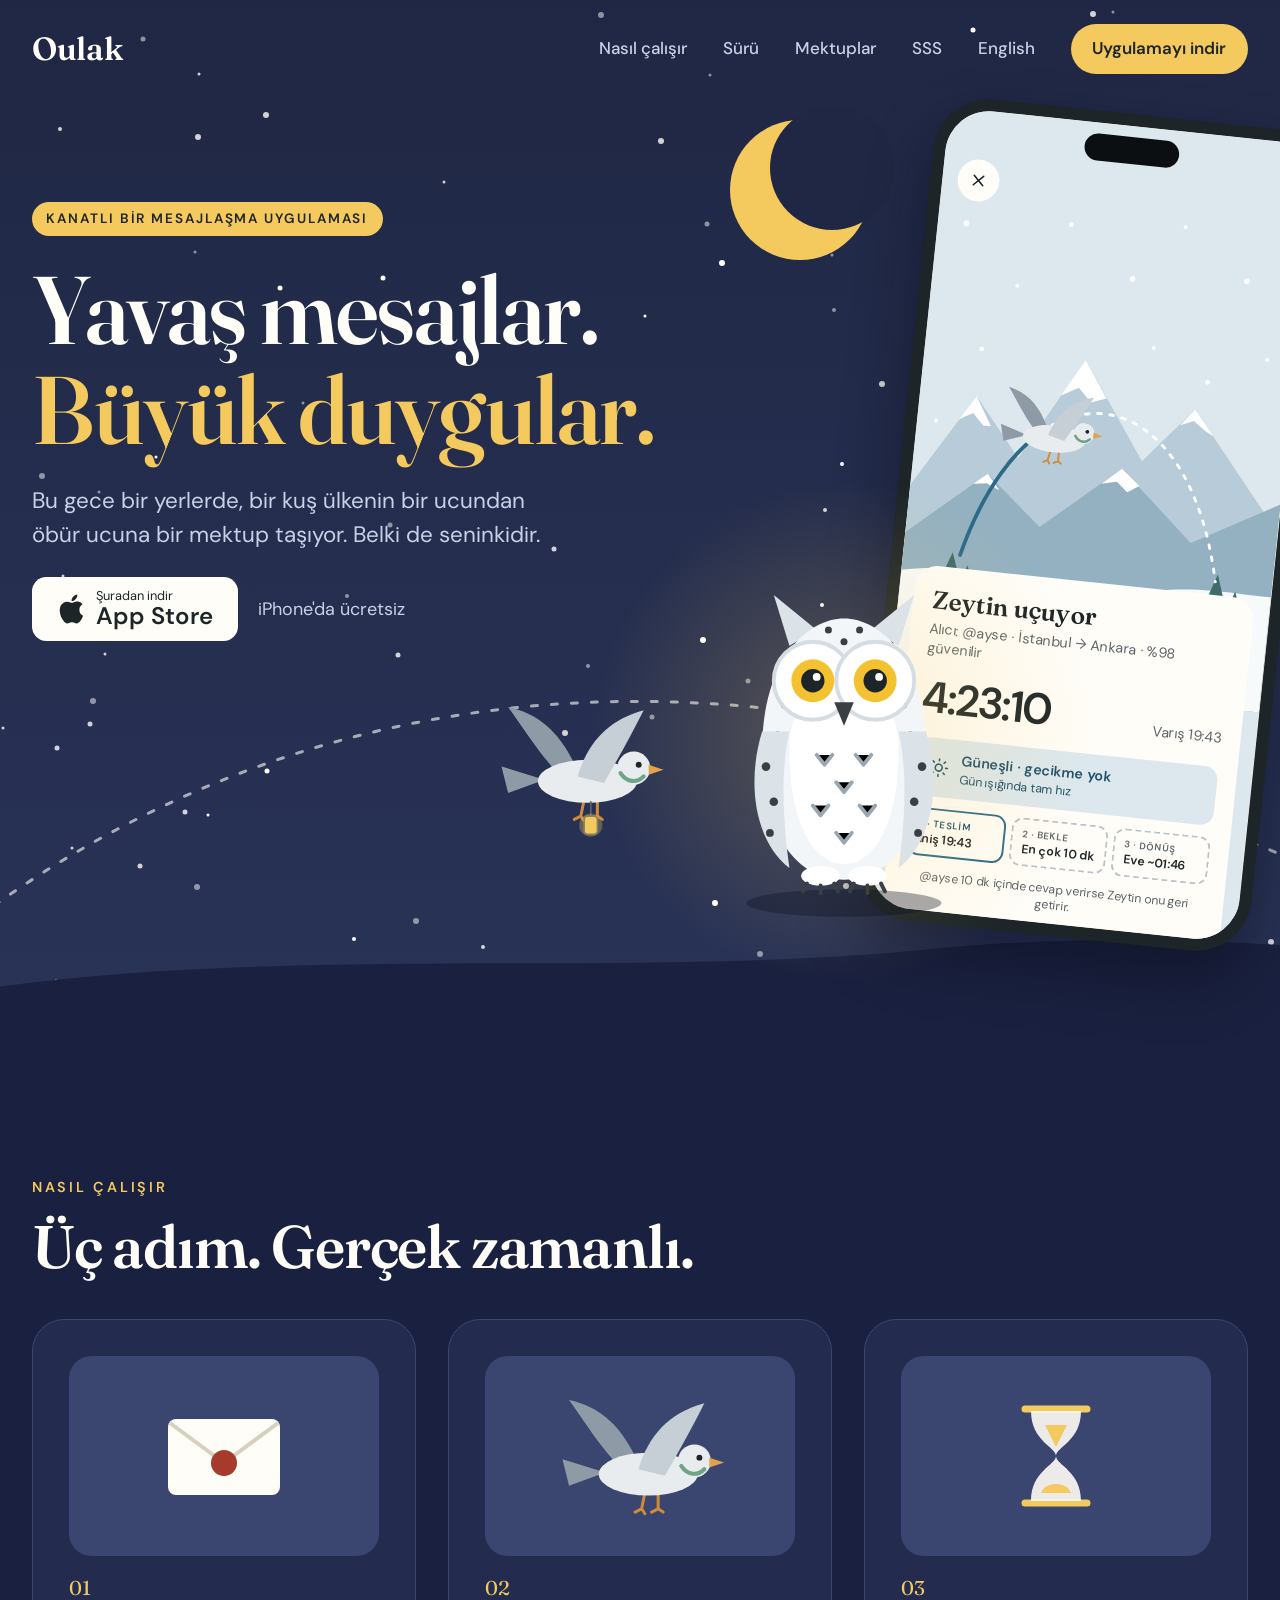
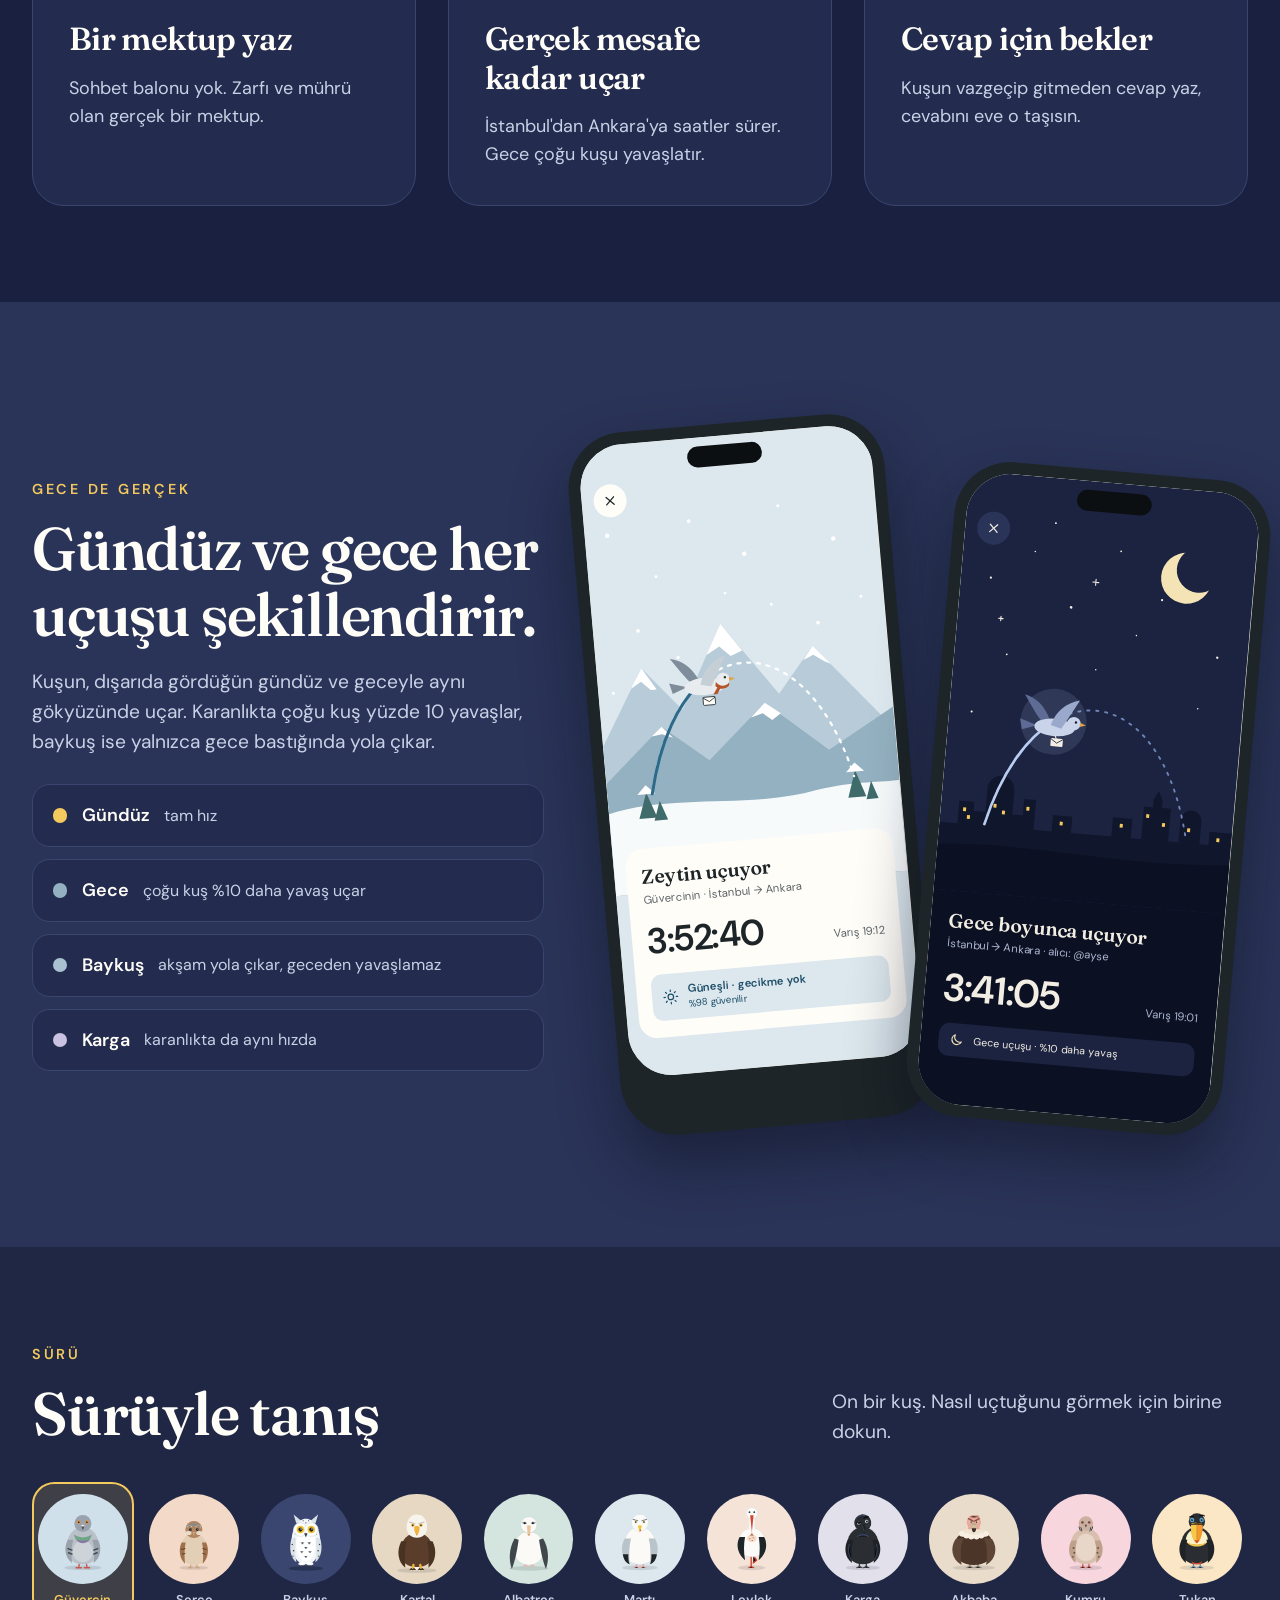
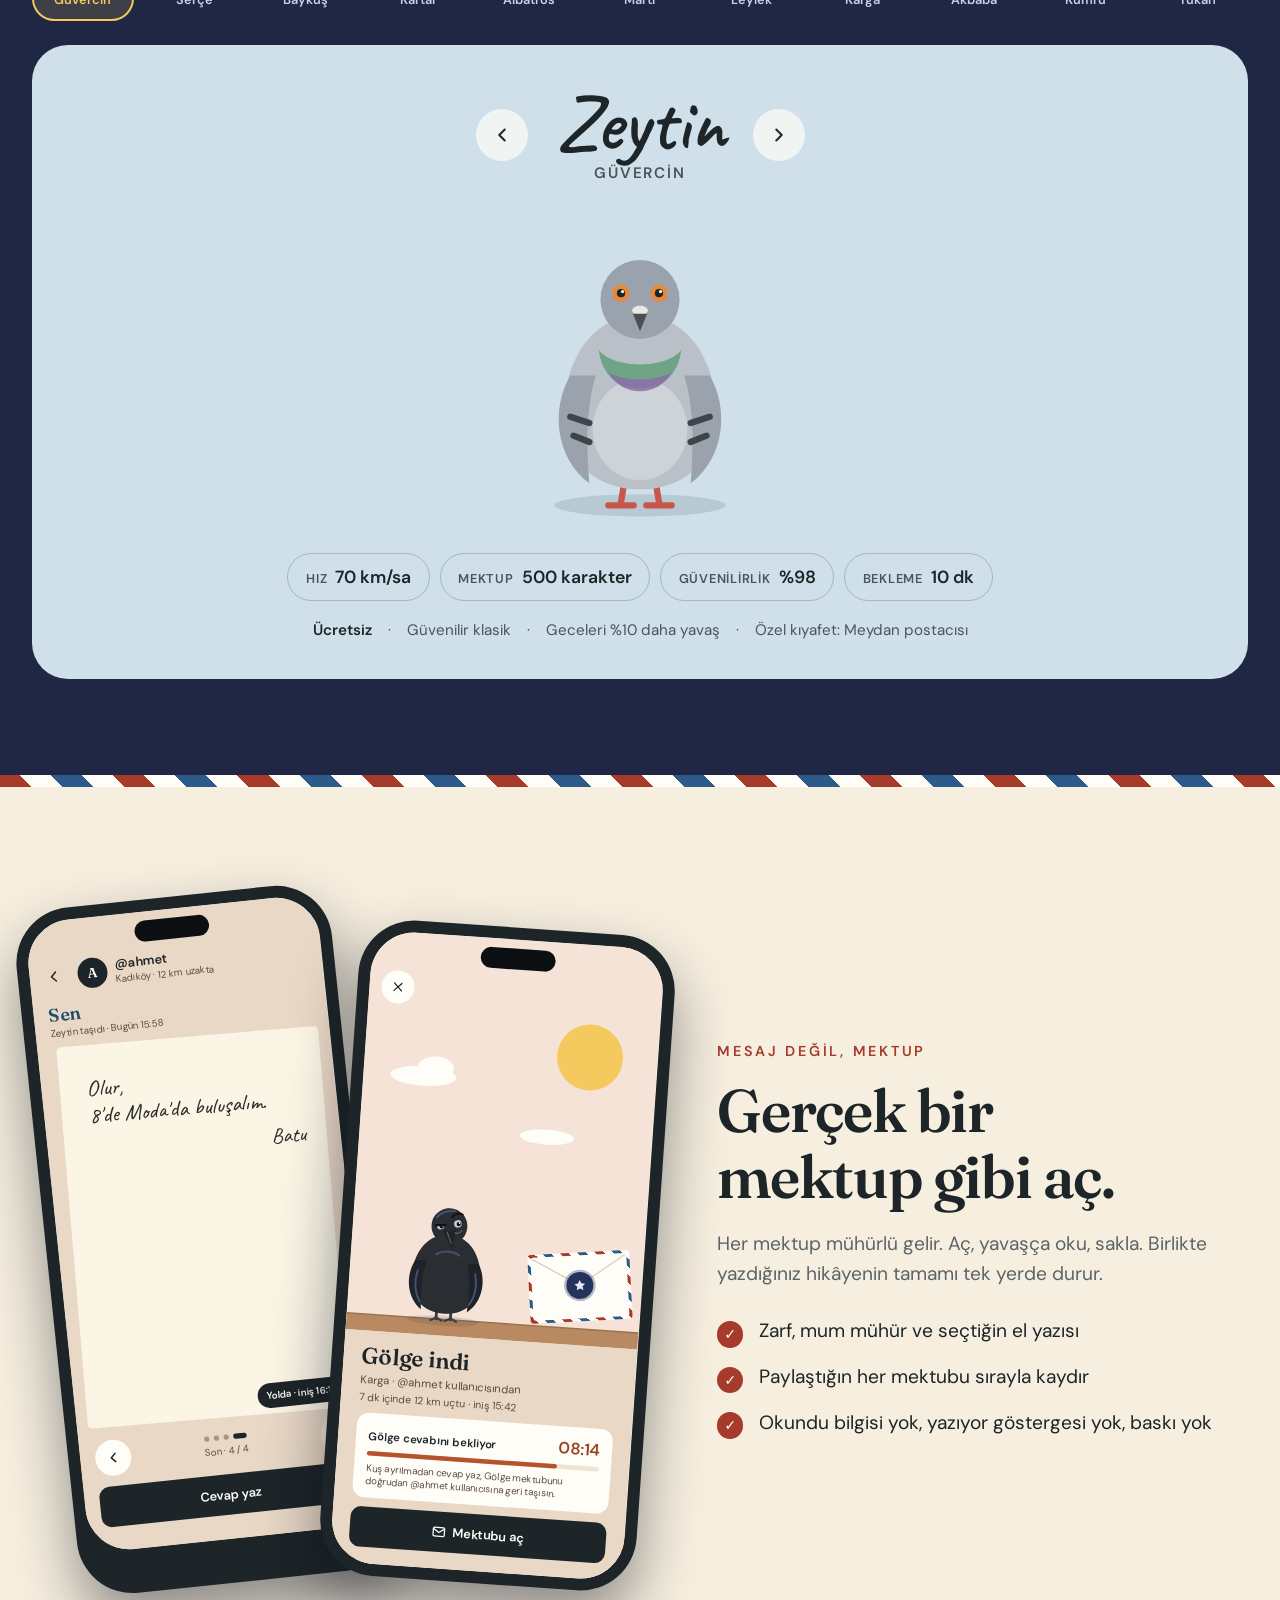
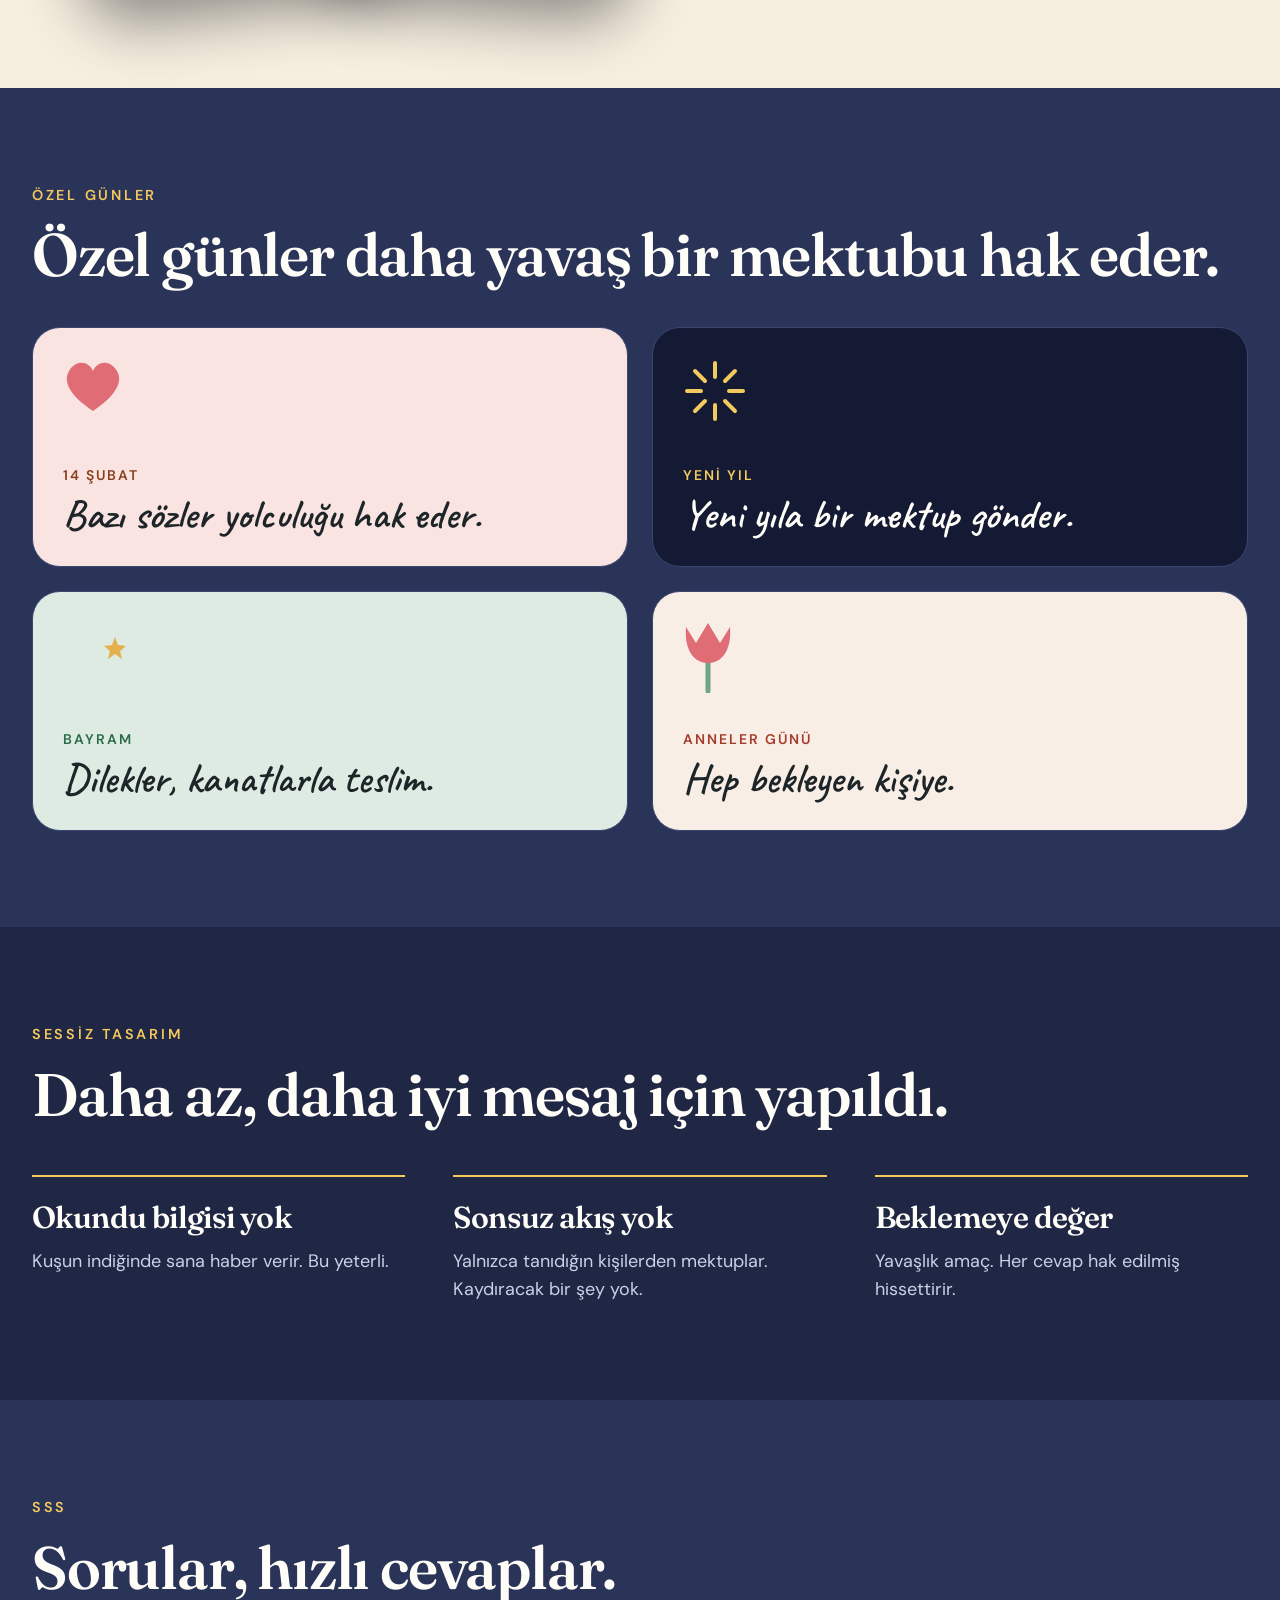
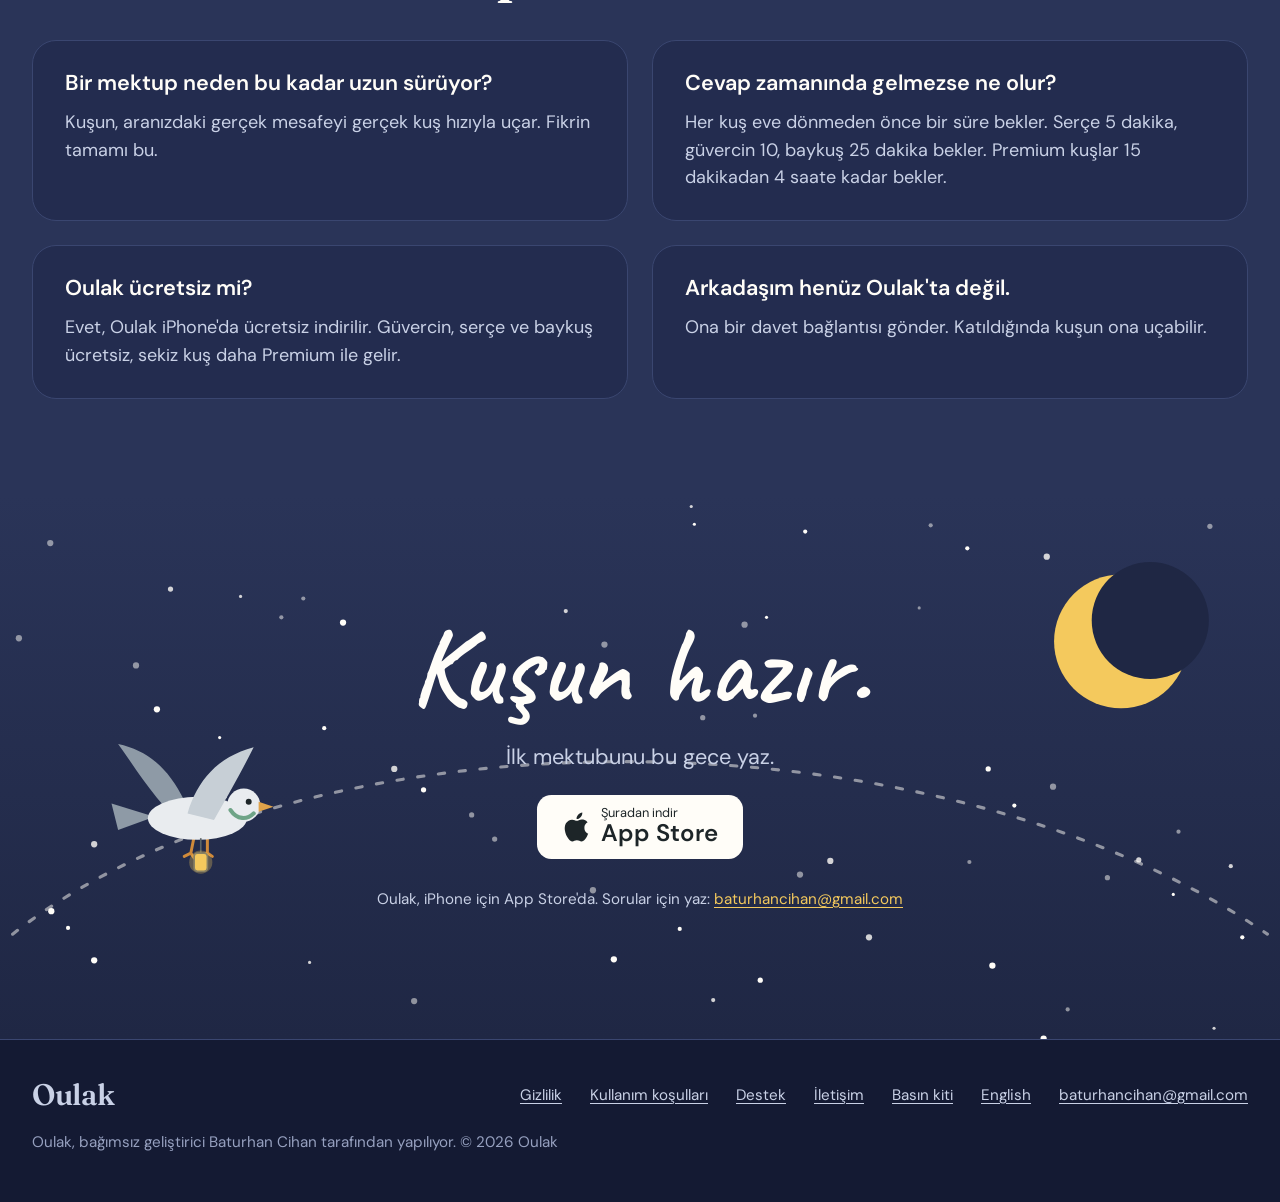
==== commit b727630d: "Terms of Use, privacy and support updates, App Store links" ====
--- a/tr/index.html
+++ b/tr/index.html
@@ -21,7 +21,7 @@
 <meta name="twitter:card" content="summary">
 <link rel="icon" type="image/png" sizes="32x32" href="../favicon-32.png">
 <link rel="apple-touch-icon" href="../apple-touch-icon.png">
-<link rel="stylesheet" href="../style.css">
+<link rel="stylesheet" href="../style.css?v=2">
 <style>
 #b-pigeon:checked ~ .flock-stage .p-pigeon{display:flex}
 #b-pigeon:checked ~ .flock-pick label[for="b-pigeon"]{background:rgba(244,201,93,.14);border-color:var(--gold)}
@@ -89,7 +89,7 @@
 <header class="site-head"><div class="wrap">
 <a class="mark" href="index.html" aria-label="Oulak">Oulak</a>
 <nav aria-label="Ana menü">
-<a class="nav-a" href="#how">Nasıl çalışır</a><a class="nav-a" href="#flock">Sürü</a><a class="nav-a" href="#letters">Mektuplar</a><a class="nav-a" href="#faq">SSS</a><a class="nav-a nav-lang" href="../index.html" hreflang="en" lang="en">English</a><a class="pill" href="#testflight">Uygulamayı indir</a>
+<a class="nav-a" href="#how">Nasıl çalışır</a><a class="nav-a" href="#flock">Sürü</a><a class="nav-a" href="#letters">Mektuplar</a><a class="nav-a" href="#faq">SSS</a><a class="nav-a nav-lang" href="../index.html" hreflang="en" lang="en">English</a><a class="pill" href="https://apps.apple.com/app/id6818599993">Uygulamayı indir</a>
 </nav>
 </div></header>
 <main id="main">
@@ -98,7 +98,7 @@
 <p class="eyebrow-pill">Kanatlı bir mesajlaşma uygulaması</p>
 <h1>Yavaş mesajlar.<br><span class="gold">Büyük duygular.</span></h1>
 <p class="lede">Bu gece bir yerlerde, bir kuş ülkenin bir ucundan öbür ucuna bir mektup taşıyor. Belki de seninkidir.</p>
-<div class="cta-row"><a class="badge" href="#testflight"><svg width="26" height="30" viewBox="0 0 17 20" fill="currentColor" aria-hidden="true" focusable="false"><path d="M14.1 10.6c0-2.5 2-3.6 2.1-3.7-1.1-1.7-2.9-1.9-3.5-1.9-1.5-.2-2.9.9-3.7.9-.8 0-1.9-.9-3.2-.8-1.6 0-3.1 1-4 2.4-1.7 3-.4 7.3 1.2 9.7.8 1.2 1.8 2.5 3 2.4 1.2 0 1.7-.8 3.1-.8 1.5 0 1.9.8 3.2.8 1.3 0 2.2-1.2 3-2.4.9-1.4 1.3-2.7 1.3-2.8 0 0-2.5-1-2.5-3.8zM11.7 3.3c.7-.8 1.1-1.9 1-3-1 0-2.1.7-2.8 1.5-.6.7-1.2 1.8-1 2.9 1.1.1 2.1-.6 2.8-1.4z"/></svg><span class="badge-t"><span class="badge-s">Şuradan indir</span><span class="badge-b">App Store</span></span></a><span class="free">iPhone'da ücretsiz</span></div>
+<div class="cta-row"><a class="badge" href="https://apps.apple.com/app/id6818599993"><svg width="26" height="30" viewBox="0 0 17 20" fill="currentColor" aria-hidden="true" focusable="false"><path d="M14.1 10.6c0-2.5 2-3.6 2.1-3.7-1.1-1.7-2.9-1.9-3.5-1.9-1.5-.2-2.9.9-3.7.9-.8 0-1.9-.9-3.2-.8-1.6 0-3.1 1-4 2.4-1.7 3-.4 7.3 1.2 9.7.8 1.2 1.8 2.5 3 2.4 1.2 0 1.7-.8 3.1-.8 1.5 0 1.9.8 3.2.8 1.3 0 2.2-1.2 3-2.4.9-1.4 1.3-2.7 1.3-2.8 0 0-2.5-1-2.5-3.8zM11.7 3.3c.7-.8 1.1-1.9 1-3-1 0-2.1.7-2.8 1.5-.6.7-1.2 1.8-1 2.9 1.1.1 2.1-.6 2.8-1.4z"/></svg><span class="badge-t"><span class="badge-s">Şuradan indir</span><span class="badge-b">App Store</span></span></a><span class="free">iPhone'da ücretsiz</span></div>
 </div>
 <div class="hero-visual">
 <div class="phone ph-hero" style="--k0:0.95;--rot:6deg" role="img" aria-label="Uygulama ekranı: Güvercin Zeytin İstanbul&#x27;dan Ankara&#x27;ya uçuyor, varışa 4 saat 23 dakika var, güneşli ve gecikme yok."><div class="phone-screen"><div class="screen" aria-hidden="true"><div style="width: 390px; height: 844px; position: relative; overflow: hidden; background: #DCE7EE; font-family: 'DM Sans', system-ui, sans-serif; color: #1D2528">
@@ -252,7 +252,7 @@
 </div>
 </div></section>
 <section class="band band-letters" id="letters" aria-labelledby="lt-h"><div class="stripe" aria-hidden="true"></div><div class="wrap lt">
-<div class="lt-phones"><div class="phone ph-c" style="--k0:0.75;--rot:-6deg" role="img" aria-label="Uygulama ekranı: @ahmet ile yazışma, en son el yazısı mektup hâlâ yolda."><div class="phone-screen"><div class="screen" aria-hidden="true"><div style="width: 390px; height: 844px; box-sizing: border-box; padding: 52px 20px 32px; display: flex; flex-direction: column; gap: 14px; background: #E9D8C6; font-family: 'DM Sans', system-ui, sans-serif; color: #1D2528"><div style="display: flex; align-items: center; gap: 10px"><span style="width: 44px; height: 44px; margin-left: -10px; display: flex; align-items: center; justify-content: center; color: #1D2528"><svg width="24" height="24" viewBox="0 0 24 24" fill="none" stroke="currentColor" stroke-width="2" stroke-linecap="round" stroke-linejoin="round"><path d="m15 18-6-6 6-6"/></svg></span><div style="width: 40px; height: 40px; border-radius: 20px; background: #1D2528; color: #FFFDF8; display: flex; align-items: center; justify-content: center; font-family: Fraunces, Georgia, serif; font-size: 18px; font-weight: 600">A</div><div style="display: flex; flex-direction: column; gap: 1px"><span style="font-size: 17px; font-weight: 600">@ahmet</span><span style="font-size: 13px; color: #5C4A3A">Kadıköy · 12 km uzakta</span></div></div><div style="display: flex; flex-direction: column; gap: 2px"><span style="font-family: Fraunces, Georgia, serif; font-size: 24px; font-weight: 600; color: #1F4F68;">Sen</span><span style="font-size: 13px; color: #5C4A3A">Zeytin taşıdı · Bugün 15:58</span></div><div style="flex-grow: 1; position: relative"><div style="position: absolute; left: 0; top: 0; width: 350px; height: 100%; box-sizing: border-box; padding: 40px 28px 28px 36px; border-radius: 6px; display: flex; flex-direction: column; transform: rotate(1.2deg); background: #FBF5E6;"><span style="font-family: Caveat, cursive; font-size: 30px; line-height: 36px; color: #2A2A2A">Olur,</span><span style="font-family: Caveat, cursive; font-size: 30px; line-height: 36px; color: #2A2A2A">8'de Moda'da buluşalım.</span><span style="font-family: Caveat, cursive; font-size: 28px; line-height: 36px; color: #2A2A2A; align-self: flex-end; margin-top: 12px">— Batu</span></div><span style="position: absolute; right: 6px; bottom: 6px; padding: 8px 12px; border-radius: 999px; background: #1D2528; color: #FFFDF8; font-size: 13px; font-weight: 600">Yolda · iniş 16:10</span></div><div style="display: flex; align-items: center; gap: 10px"><span style="width: 48px; height: 48px; flex-shrink: 0; border-radius: 24px; display: flex; align-items: center; justify-content: center; background: #FFFDF8; color: #1D2528;"><svg width="22" height="22" viewBox="0 0 24 24" fill="none" stroke="currentColor" stroke-width="2.2" stroke-linecap="round" stroke-linejoin="round"><path d="m15 18-6-6 6-6"/></svg></span><div style="flex-grow: 1; display: flex; flex-direction: column; align-items: center; gap: 6px"><div style="display: flex; gap: 6px"><span style="width: 7px; height: 7px; border-radius: 4px; background: #A89580;"></span><span style="width: 7px; height: 7px; border-radius: 4px; background: #A89580;"></span><span style="width: 7px; height: 7px; border-radius: 4px; background: #A89580;"></span><span style="width: 18px; height: 7px; border-radius: 4px; background: #1D2528;"></span></div><span style="font-size: 13px; color: #5C4A3A">Son · 4 / 4</span></div><span style="width: 48px; height: 48px; flex-shrink: 0; border-radius: 24px; display: flex; align-items: center; justify-content: center; background: rgba(255, 253, 248, 0.4); color: #A89580;"><svg width="22" height="22" viewBox="0 0 24 24" fill="none" stroke="currentColor" stroke-width="2.2" stroke-linecap="round" stroke-linejoin="round"><path d="m9 18 6-6-6-6"/></svg></span></div><span style="height: 54px; border-radius: 14px; background: #1D2528; color: #FFFDF8; display: flex; align-items: center; justify-content: center; font-size: 17px; font-weight: 600">Cevap yaz</span></div></div><span class="notch"></span></div></div><div class="phone ph-d" style="--k0:0.75;--rot:4deg" role="img" aria-label="Uygulama ekranı: Karga Gölge mühürlü bir mektupla indi ve cevabını bekliyor."><div class="phone-screen"><div class="screen" aria-hidden="true"><div style="width: 390px; height: 844px; position: relative; overflow: hidden; background: #F6E3D8; font-family: 'DM Sans', system-ui, sans-serif; color: #1D2528">
+<div class="lt-phones"><div class="phone ph-c" style="--k0:0.75;--rot:-6deg" role="img" aria-label="Uygulama ekranı: @ahmet ile yazışma, en son el yazısı mektup hâlâ yolda."><div class="phone-screen"><div class="screen" aria-hidden="true"><div style="width: 390px; height: 844px; box-sizing: border-box; padding: 52px 20px 32px; display: flex; flex-direction: column; gap: 14px; background: #E9D8C6; font-family: 'DM Sans', system-ui, sans-serif; color: #1D2528"><div style="display: flex; align-items: center; gap: 10px"><span style="width: 44px; height: 44px; margin-left: -10px; display: flex; align-items: center; justify-content: center; color: #1D2528"><svg width="24" height="24" viewBox="0 0 24 24" fill="none" stroke="currentColor" stroke-width="2" stroke-linecap="round" stroke-linejoin="round"><path d="m15 18-6-6 6-6"/></svg></span><div style="width: 40px; height: 40px; border-radius: 20px; background: #1D2528; color: #FFFDF8; display: flex; align-items: center; justify-content: center; font-family: Fraunces, Georgia, serif; font-size: 18px; font-weight: 600">A</div><div style="display: flex; flex-direction: column; gap: 1px"><span style="font-size: 17px; font-weight: 600">@ahmet</span><span style="font-size: 13px; color: #5C4A3A">Kadıköy · 12 km uzakta</span></div></div><div style="display: flex; flex-direction: column; gap: 2px"><span style="font-family: Fraunces, Georgia, serif; font-size: 24px; font-weight: 600; color: #1F4F68;">Sen</span><span style="font-size: 13px; color: #5C4A3A">Zeytin taşıdı · Bugün 15:58</span></div><div style="flex-grow: 1; position: relative"><div style="position: absolute; left: 0; top: 0; width: 350px; height: 100%; box-sizing: border-box; padding: 40px 28px 28px 36px; border-radius: 6px; display: flex; flex-direction: column; transform: rotate(1.2deg); background: #FBF5E6;"><span style="font-family: Caveat, cursive; font-size: 30px; line-height: 36px; color: #2A2A2A">Olur,</span><span style="font-family: Caveat, cursive; font-size: 30px; line-height: 36px; color: #2A2A2A">8'de Moda'da buluşalım.</span><span style="font-family: Caveat, cursive; font-size: 28px; line-height: 36px; color: #2A2A2A; align-self: flex-end; margin-top: 12px">Batu</span></div><span style="position: absolute; right: 6px; bottom: 6px; padding: 8px 12px; border-radius: 999px; background: #1D2528; color: #FFFDF8; font-size: 13px; font-weight: 600">Yolda · iniş 16:10</span></div><div style="display: flex; align-items: center; gap: 10px"><span style="width: 48px; height: 48px; flex-shrink: 0; border-radius: 24px; display: flex; align-items: center; justify-content: center; background: #FFFDF8; color: #1D2528;"><svg width="22" height="22" viewBox="0 0 24 24" fill="none" stroke="currentColor" stroke-width="2.2" stroke-linecap="round" stroke-linejoin="round"><path d="m15 18-6-6 6-6"/></svg></span><div style="flex-grow: 1; display: flex; flex-direction: column; align-items: center; gap: 6px"><div style="display: flex; gap: 6px"><span style="width: 7px; height: 7px; border-radius: 4px; background: #A89580;"></span><span style="width: 7px; height: 7px; border-radius: 4px; background: #A89580;"></span><span style="width: 7px; height: 7px; border-radius: 4px; background: #A89580;"></span><span style="width: 18px; height: 7px; border-radius: 4px; background: #1D2528;"></span></div><span style="font-size: 13px; color: #5C4A3A">Son · 4 / 4</span></div><span style="width: 48px; height: 48px; flex-shrink: 0; border-radius: 24px; display: flex; align-items: center; justify-content: center; background: rgba(255, 253, 248, 0.4); color: #A89580;"><svg width="22" height="22" viewBox="0 0 24 24" fill="none" stroke="currentColor" stroke-width="2.2" stroke-linecap="round" stroke-linejoin="round"><path d="m9 18 6-6-6-6"/></svg></span></div><span style="height: 54px; border-radius: 14px; background: #1D2528; color: #FFFDF8; display: flex; align-items: center; justify-content: center; font-size: 17px; font-weight: 600">Cevap yaz</span></div></div><span class="notch"></span></div></div><div class="phone ph-d" style="--k0:0.75;--rot:4deg" role="img" aria-label="Uygulama ekranı: Karga Gölge mühürlü bir mektupla indi ve cevabını bekliyor."><div class="phone-screen"><div class="screen" aria-hidden="true"><div style="width: 390px; height: 844px; position: relative; overflow: hidden; background: #F6E3D8; font-family: 'DM Sans', system-ui, sans-serif; color: #1D2528">
 <svg width="390" height="844" viewBox="0 0 390 844" fill="none" aria-hidden="true" style="position: absolute; left: 0; top: 0">
 <circle cx="300" cy="150" r="44" fill="#F4C95D"/>
 <g fill="#FFFDF8"><ellipse cx="80" cy="190" rx="44" ry="13"/><ellipse cx="96" cy="178" rx="24" ry="15"/><ellipse cx="250" cy="260" rx="36" ry="10"/></g>
@@ -333,14 +333,13 @@
 <p class="eyebrow">SSS</p><h2 id="faq-h">Sorular, hızlı cevaplar.</h2>
 <div class="qas"><div class="qa"><h3>Bir mektup neden bu kadar uzun sürüyor?</h3><p>Kuşun, aranızdaki gerçek mesafeyi gerçek kuş hızıyla uçar. Fikrin tamamı bu.</p></div><div class="qa"><h3>Cevap zamanında gelmezse ne olur?</h3><p>Her kuş eve dönmeden önce bir süre bekler. Serçe 5 dakika, güvercin 10, baykuş 25 dakika bekler. Premium kuşlar 15 dakikadan 4 saate kadar bekler.</p></div><div class="qa"><h3>Oulak ücretsiz mi?</h3><p>Evet, Oulak iPhone'da ücretsiz indirilir. Güvercin, serçe ve baykuş ücretsiz, sekiz kuş daha Premium ile gelir.</p></div><div class="qa"><h3>Arkadaşım henüz Oulak'ta değil.</h3><p>Ona bir davet bağlantısı gönder. Katıldığında kuşun ona uçabilir.</p></div></div>
 </div></section>
-<section class="cta" id="testflight" aria-labelledby="cta-h">
+<section class="cta" id="get" aria-labelledby="cta-h">
 <svg class="sky" viewBox="0 0 1440 520" fill="none" aria-hidden="true" focusable="false" preserveAspectRatio="xMidYMax slice"><circle cx="902" cy="350" r="3" fill="#FFFDF8" opacity="0.8"/><circle cx="998" cy="29" r="2" fill="#FFFDF8" opacity="0.5"/><circle cx="878" cy="35" r="2" fill="#FFFDF8" opacity="1"/><circle cx="686" cy="143" r="3" fill="#FFFDF8" opacity="0.5"/><circle cx="1057" cy="450" r="3" fill="#FFFDF8" opacity="1"/><circle cx="1411" cy="88" r="2" fill="#FFFDF8" opacity="0.8"/><circle cx="1078" cy="297" r="2" fill="#FFFDF8" opacity="1"/><circle cx="1053" cy="262" r="2.5" fill="#FFFDF8" opacity="1"/><circle cx="780" cy="213" r="2.5" fill="#FFFDF8" opacity="0.5"/><circle cx="1115" cy="279" r="3" fill="#FFFDF8" opacity="0.5"/><circle cx="841" cy="117" r="1.5" fill="#FFFDF8" opacity="1"/><circle cx="772" cy="28" r="1.5" fill="#FFFDF8" opacity="1"/><circle cx="820" cy="124" r="3" fill="#FFFDF8" opacity="0.5"/><circle cx="1415" cy="170" r="1.5" fill="#FFFDF8" opacity="1"/><circle cx="939" cy="423" r="3" fill="#FFFDF8" opacity="0.8"/><circle cx="504" cy="484" r="3" fill="#FFFDF8" opacity="0.5"/><circle cx="695" cy="444" r="3" fill="#FFFDF8" opacity="1"/><circle cx="649" cy="111" r="2" fill="#FFFDF8" opacity="0.8"/><circle cx="1265" cy="30" r="2.5" fill="#FFFDF8" opacity="0.5"/><circle cx="1437" cy="23" r="1.5" fill="#FFFDF8" opacity="0.5"/><circle cx="318" cy="232" r="1.5" fill="#FFFDF8" opacity="1"/><circle cx="581" cy="329" r="2.5" fill="#FFFDF8" opacity="0.5"/><circle cx="1269" cy="510" r="1.5" fill="#FFFDF8" opacity="0.8"/><circle cx="1192" cy="125" r="2.5" fill="#FFFDF8" opacity="1"/><circle cx="404" cy="447" r="1.5" fill="#FFFDF8" opacity="0.8"/><circle cx="1296" cy="423" r="2" fill="#FFFDF8" opacity="1"/><circle cx="418" cy="223" r="2" fill="#FFFDF8" opacity="1"/><circle cx="1252" cy="139" r="2" fill="#FFFDF8" opacity="1"/><circle cx="1285" cy="355" r="2" fill="#FFFDF8" opacity="0.8"/><circle cx="1235" cy="322" r="2" fill="#FFFDF8" opacity="0.5"/><circle cx="398" cy="99" r="2" fill="#FFFDF8" opacity="0.5"/><circle cx="271" cy="90" r="2.5" fill="#FFFDF8" opacity="0.8"/><circle cx="198" cy="445" r="3" fill="#FFFDF8" opacity="1"/><circle cx="258" cy="205" r="3" fill="#FFFDF8" opacity="1"/><circle cx="1403" cy="18" r="1.5" fill="#FFFDF8" opacity="0.5"/><circle cx="1167" cy="366" r="2.5" fill="#FFFDF8" opacity="0.5"/><circle cx="1035" cy="351" r="2" fill="#FFFDF8" opacity="0.5"/><circle cx="987" cy="108" r="1.5" fill="#FFFDF8" opacity="0.5"/><circle cx="1129" cy="492" r="2" fill="#FFFDF8" opacity="0.5"/><circle cx="377" cy="117" r="2" fill="#FFFDF8" opacity="0.5"/><circle cx="323" cy="289" r="1.5" fill="#FFFDF8" opacity="1"/><circle cx="126" cy="137" r="3" fill="#FFFDF8" opacity="0.5"/><circle cx="198" cy="334" r="3" fill="#FFFDF8" opacity="0.8"/><circle cx="873" cy="363" r="3" fill="#FFFDF8" opacity="0.5"/><circle cx="1230" cy="382" r="1.5" fill="#FFFDF8" opacity="1"/><circle cx="1435" cy="41" r="2" fill="#FFFDF8" opacity="0.5"/><circle cx="835" cy="464" r="2.5" fill="#FFFDF8" opacity="1"/><circle cx="758" cy="415" r="2" fill="#FFFDF8" opacity="1"/><circle cx="338" cy="97" r="1.5" fill="#FFFDF8" opacity="0.8"/><circle cx="173" cy="414" r="2" fill="#FFFDF8" opacity="1"/><circle cx="1197" cy="349" r="2.5" fill="#FFFDF8" opacity="0.8"/><circle cx="238" cy="163" r="3" fill="#FFFDF8" opacity="0.5"/><circle cx="675" cy="378" r="3" fill="#FFFDF8" opacity="0.5"/><circle cx="830" cy="211" r="2" fill="#FFFDF8" opacity="0.5"/><circle cx="699" cy="308" r="3" fill="#FFFDF8" opacity="0.5"/><circle cx="21" cy="364" r="1.5" fill="#FFFDF8" opacity="0.5"/><circle cx="559" cy="306" r="2.5" fill="#FFFDF8" opacity="0.5"/><circle cx="1351" cy="415" r="2" fill="#FFFDF8" opacity="1"/><circle cx="157" cy="398" r="3" fill="#FFFDF8" opacity="1"/><circle cx="436" cy="122" r="3" fill="#FFFDF8" opacity="1"/><circle cx="46" cy="117" r="1.5" fill="#FFFDF8" opacity="1"/><circle cx="485" cy="262" r="3" fill="#FFFDF8" opacity="0.8"/><circle cx="1033" cy="51" r="2" fill="#FFFDF8" opacity="1"/><circle cx="769" cy="11" r="1.5" fill="#FFFDF8" opacity="0.8"/><circle cx="513" cy="282" r="2.5" fill="#FFFDF8" opacity="1"/><circle cx="1106" cy="520" r="3" fill="#FFFDF8" opacity="1"/><circle cx="1163" cy="102" r="3" fill="#FFFDF8" opacity="1"/><circle cx="156" cy="46" r="3" fill="#FFFDF8" opacity="0.5"/><circle cx="790" cy="483" r="2" fill="#FFFDF8" opacity="0.8"/><circle cx="1109" cy="59" r="3" fill="#FFFDF8" opacity="0.8"/><circle cx="1180" cy="140" r="64" fill="#F4C95D"/><circle cx="1208" cy="120" r="56" fill="#1F2744"/><path d="M120 420 C 400 200, 1000 200, 1320 420" stroke="#FFFDF8" stroke-width="3" stroke-dasharray="6 14" stroke-linecap="round" opacity="0.5"></path></svg>
 <div class="wrap cta-inner">
 <h2 id="cta-h" class="hand-h">Kuşun hazır.</h2>
 <p class="cta-p">İlk mektubunu bu gece yaz.</p>
-<!-- TODO(owner): App Store URL. Every App Store badge and "Get the app" pill points to #testflight until the real App Store (or TestFlight) link exists. -->
-<a class="badge" href="#testflight"><svg width="26" height="30" viewBox="0 0 17 20" fill="currentColor" aria-hidden="true" focusable="false"><path d="M14.1 10.6c0-2.5 2-3.6 2.1-3.7-1.1-1.7-2.9-1.9-3.5-1.9-1.5-.2-2.9.9-3.7.9-.8 0-1.9-.9-3.2-.8-1.6 0-3.1 1-4 2.4-1.7 3-.4 7.3 1.2 9.7.8 1.2 1.8 2.5 3 2.4 1.2 0 1.7-.8 3.1-.8 1.5 0 1.9.8 3.2.8 1.3 0 2.2-1.2 3-2.4.9-1.4 1.3-2.7 1.3-2.8 0 0-2.5-1-2.5-3.8zM11.7 3.3c.7-.8 1.1-1.9 1-3-1 0-2.1.7-2.8 1.5-.6.7-1.2 1.8-1 2.9 1.1.1 2.1-.6 2.8-1.4z"/></svg><span class="badge-t"><span class="badge-s">Şuradan indir</span><span class="badge-b">App Store</span></span></a>
-<p class="beta">Oulak, iPhone'da TestFlight üzerinden test ediliyor. TestFlight bağlantısı yakında eklenecek. Sorular için yaz: <a href="mailto:baturhancihan@gmail.com">baturhancihan@gmail.com</a></p>
+<a class="badge" href="https://apps.apple.com/app/id6818599993"><svg width="26" height="30" viewBox="0 0 17 20" fill="currentColor" aria-hidden="true" focusable="false"><path d="M14.1 10.6c0-2.5 2-3.6 2.1-3.7-1.1-1.7-2.9-1.9-3.5-1.9-1.5-.2-2.9.9-3.7.9-.8 0-1.9-.9-3.2-.8-1.6 0-3.1 1-4 2.4-1.7 3-.4 7.3 1.2 9.7.8 1.2 1.8 2.5 3 2.4 1.2 0 1.7-.8 3.1-.8 1.5 0 1.9.8 3.2.8 1.3 0 2.2-1.2 3-2.4.9-1.4 1.3-2.7 1.3-2.8 0 0-2.5-1-2.5-3.8zM11.7 3.3c.7-.8 1.1-1.9 1-3-1 0-2.1.7-2.8 1.5-.6.7-1.2 1.8-1 2.9 1.1.1 2.1-.6 2.8-1.4z"/></svg><span class="badge-t"><span class="badge-s">Şuradan indir</span><span class="badge-b">App Store</span></span></a>
+<p class="beta">Oulak, iPhone için App Store'da. Sorular için yaz: <a href="mailto:baturhancihan@gmail.com">baturhancihan@gmail.com</a></p>
 <div class="cta-bird"><svg width="198" height="162" viewBox="-5 -15 120 98" fill="none" aria-hidden="true" focusable="false"><path d="M52 34 C 42 14, 30 4, 12 0 C 22 14, 32 30, 44 42 Z" fill="#8E9AA6"/><path d="M34 44 L8 36 L12 52 Z" fill="#8E9AA6"/><path d="M58 56 L56 66 M56 66 L52 68 M56 66 L58 69 M66 56 L66 66 M66 66 L62 68 M66 66 L69 68" stroke="#D08A3A" stroke-width="1.8" stroke-linecap="round"/><ellipse cx="60" cy="45" rx="30" ry="13" fill="#E9ECEF"/><circle cx="88" cy="37" r="10" fill="#E9ECEF"/><path d="M80 40 C 84 46, 90 46, 94 42" stroke="#6FA487" stroke-width="2.5" stroke-linecap="round"/><path d="M97 35 L106 38 L97 41 Z" fill="#E0A34A"/><circle cx="91" cy="35" r="1.8" fill="#1D2528"/><path d="M54 42 C 60 22, 72 8, 94 2 C 86 18, 78 32, 70 46 Z" fill="#C7CFD6"/><path d="M62 57 V 66" stroke="#5C6468" stroke-width="1"/><rect x="58" y="66" width="8" height="11" rx="2" fill="#F4C95D" stroke="#5C6468" stroke-width="1"/><circle cx="62" cy="71.5" r="7" fill="#F4C95D" opacity="0.3"/></svg></div>
 </div>
 </section>
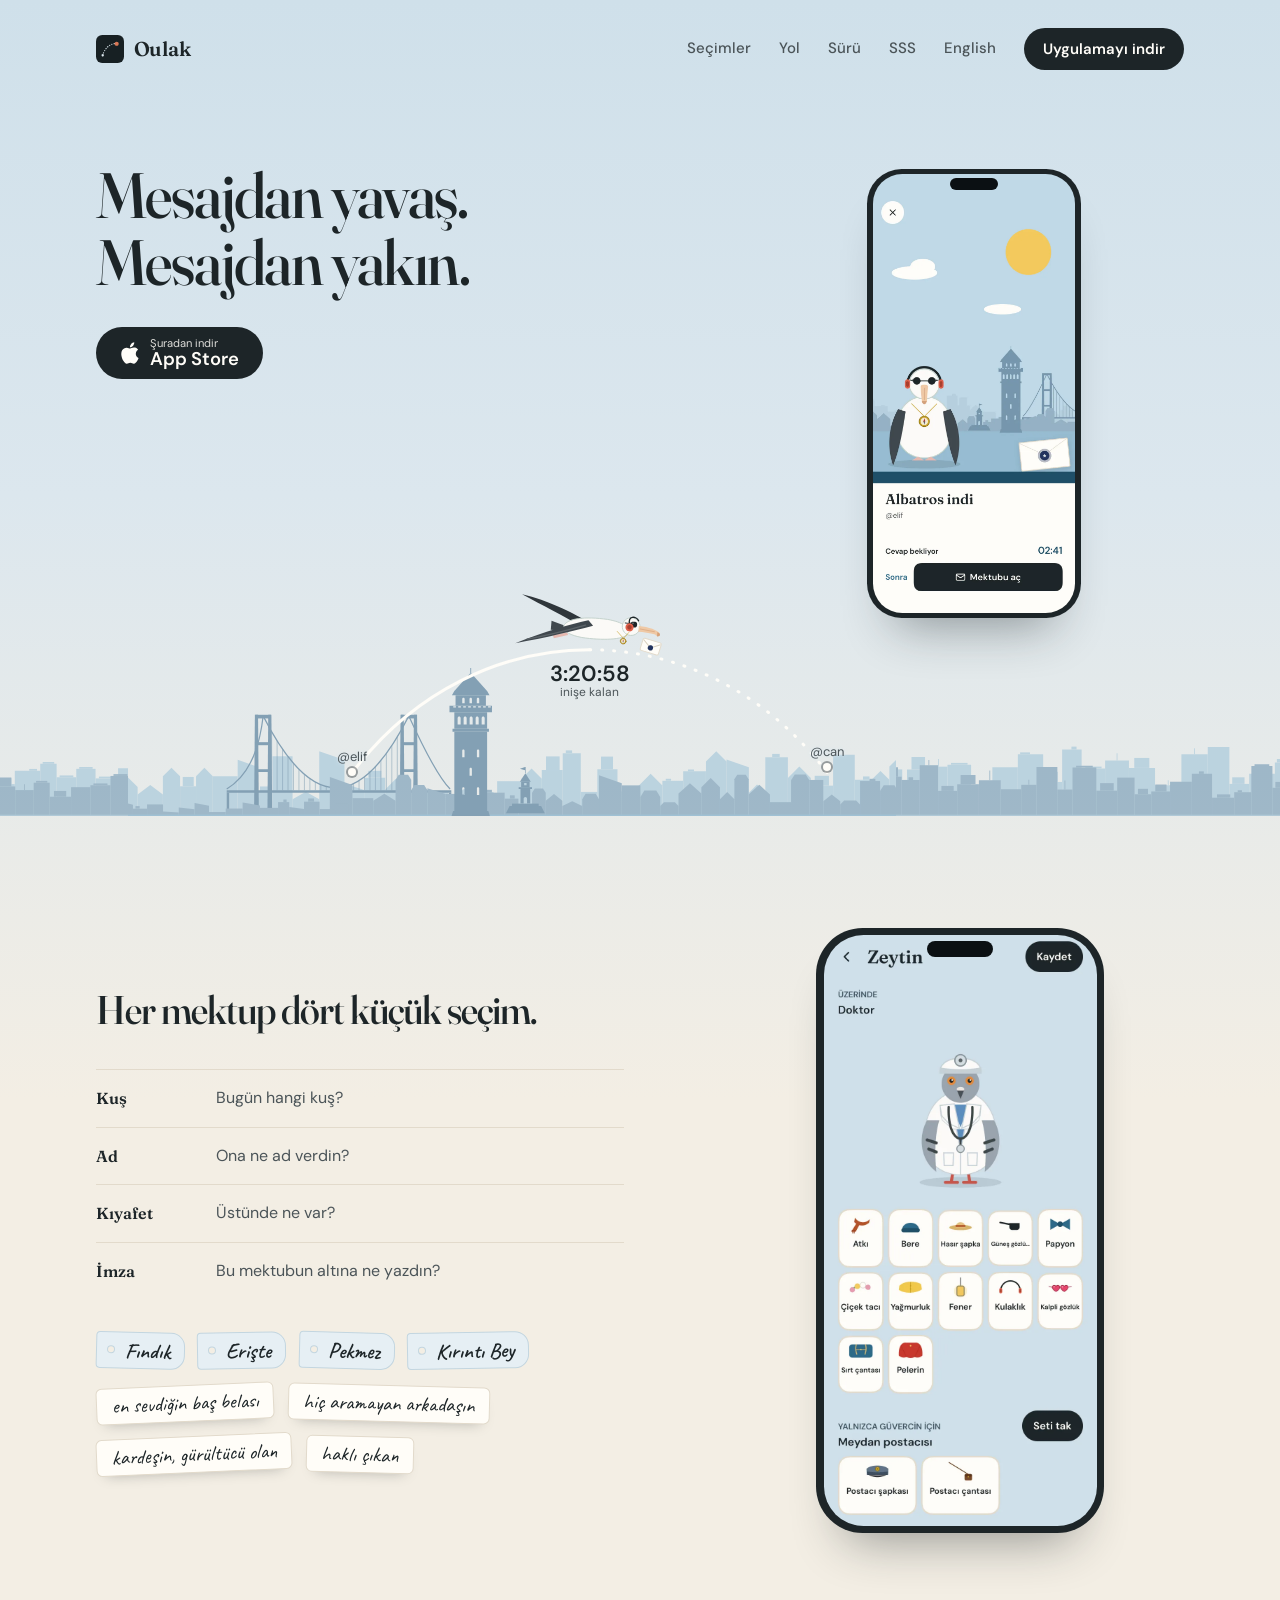
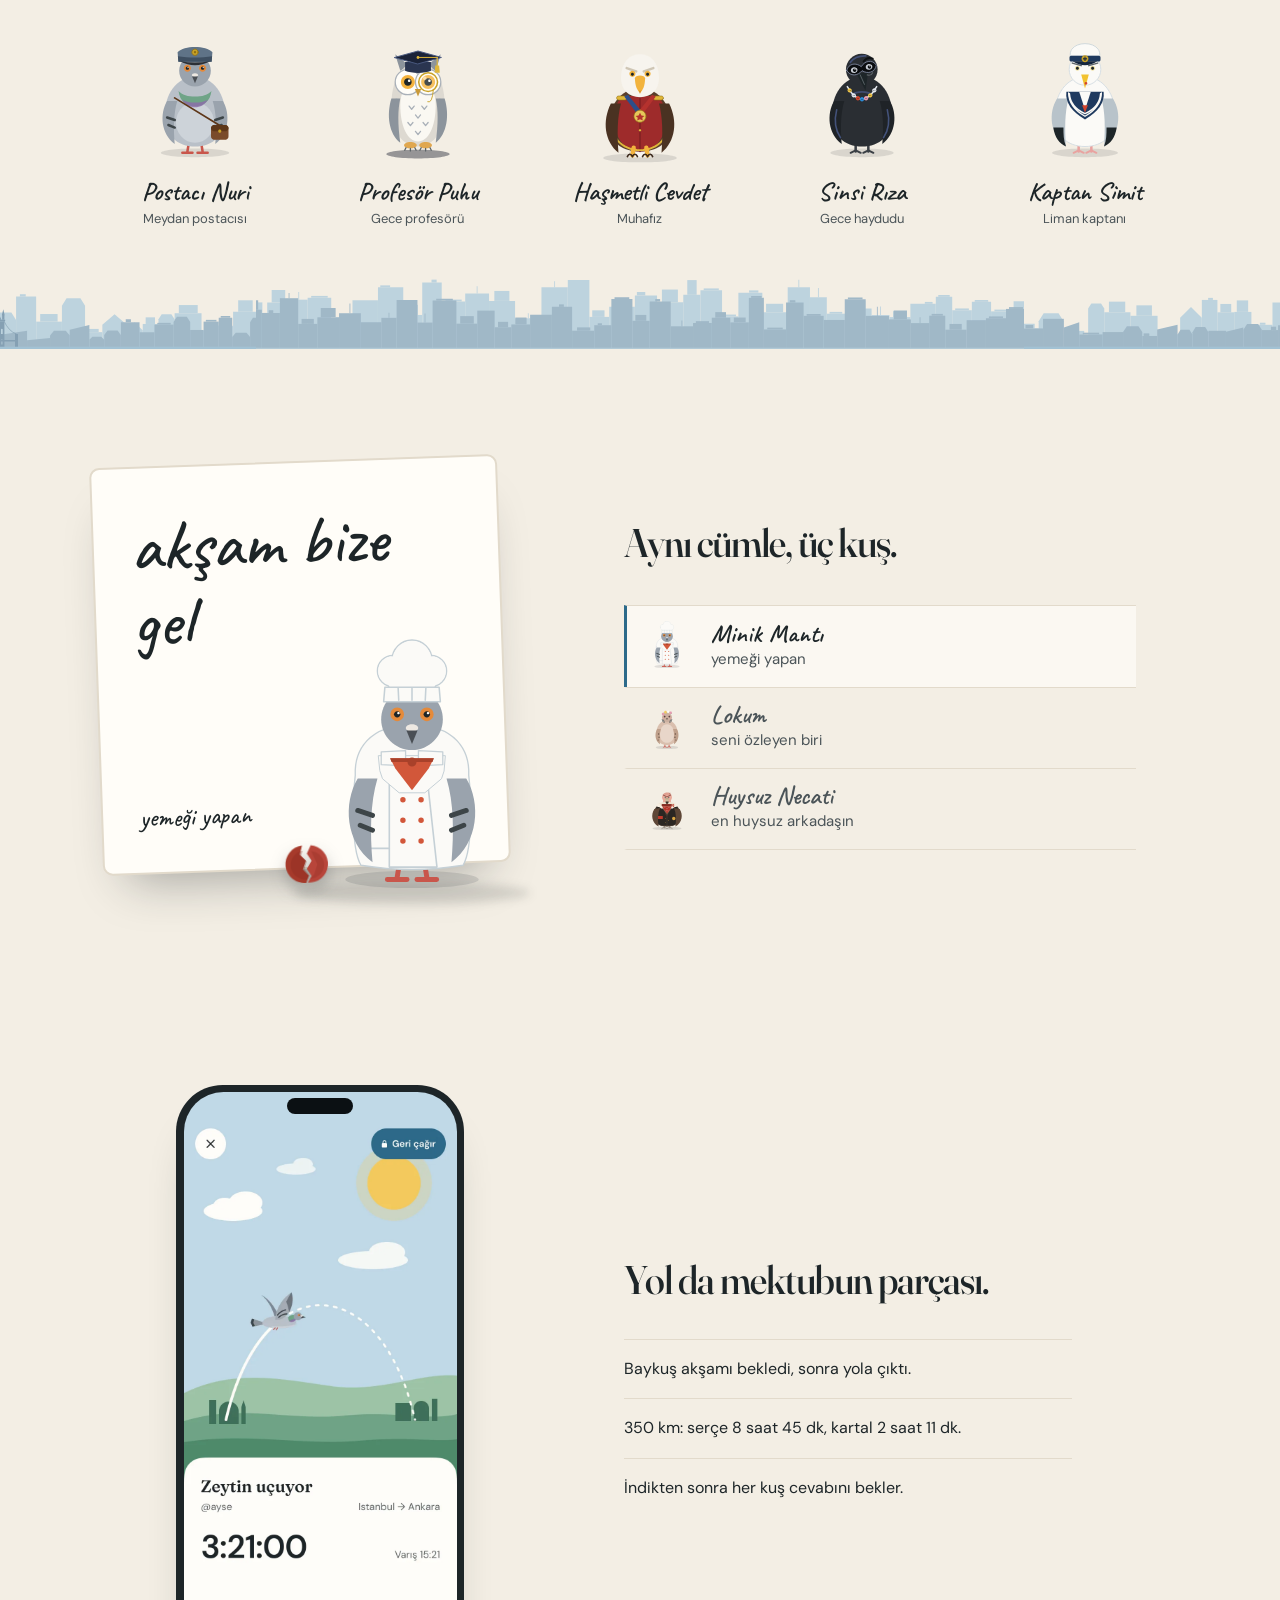
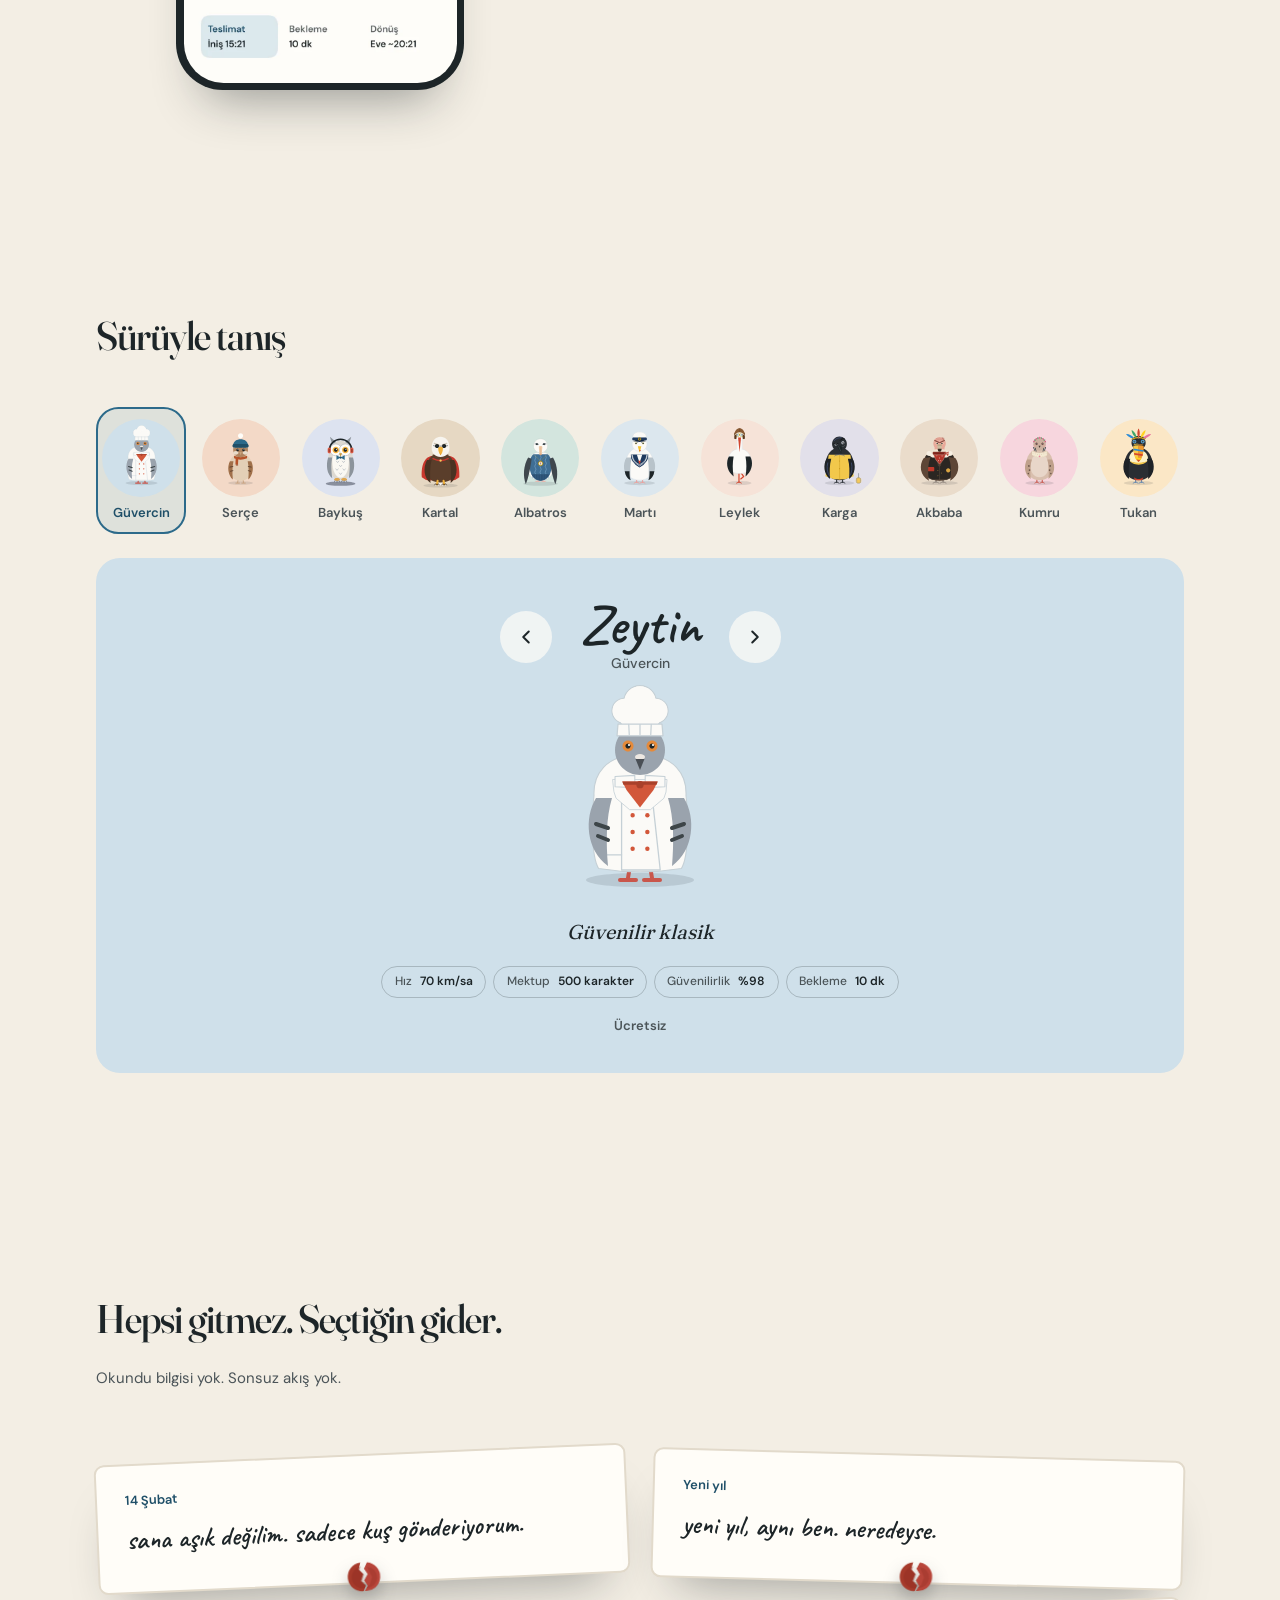
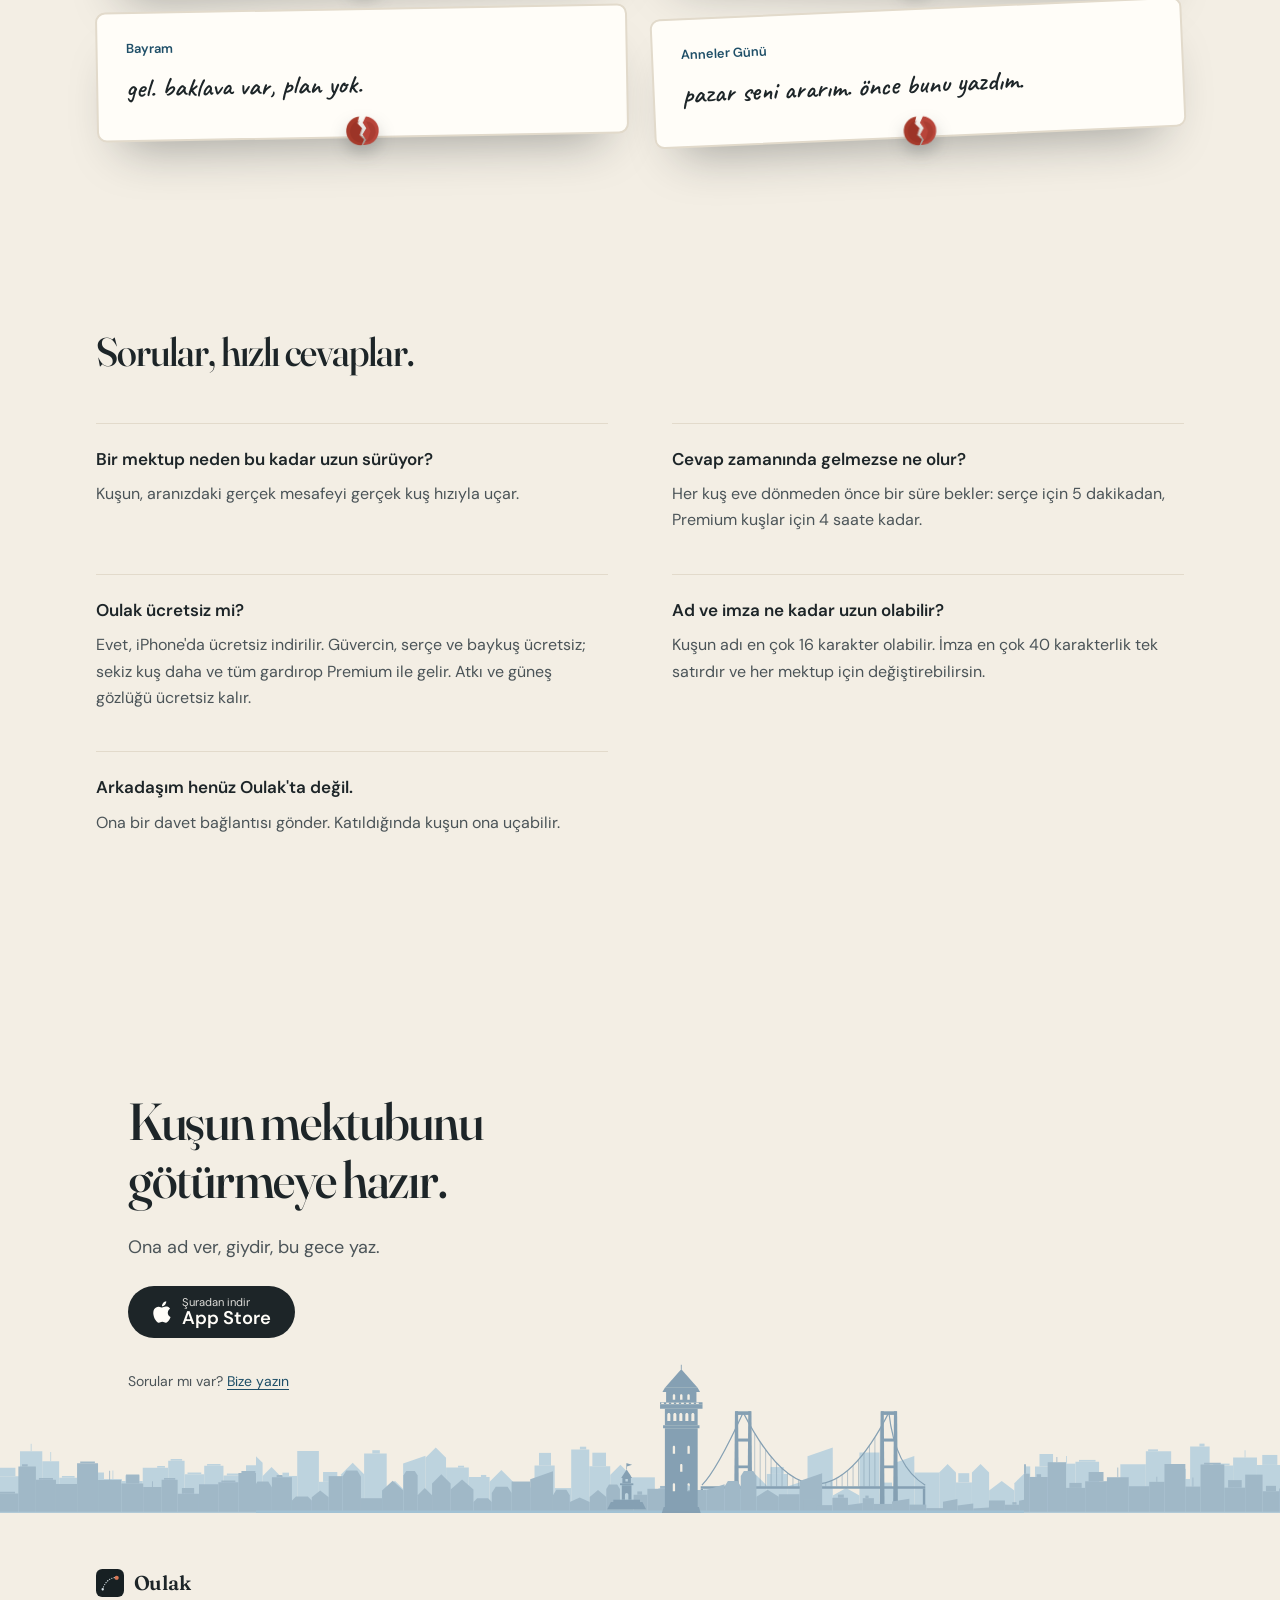
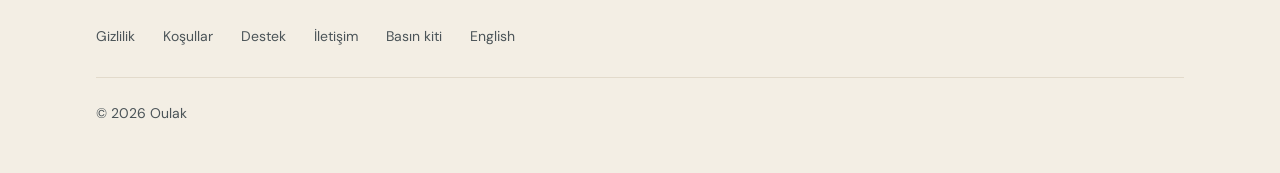
==== commit 2650fa9f: "Oulak website v3: light design, journey hero, new sections" ====
--- a/tr/index.html
+++ b/tr/index.html
@@ -3,8 +3,8 @@
 <head>
 <meta charset="utf-8">
 <meta name="viewport" content="width=device-width, initial-scale=1">
-<meta name="color-scheme" content="dark">
-<meta name="theme-color" content="#1F2744">
+<meta name="color-scheme" content="light">
+<meta name="theme-color" content="#CFE0EA">
 <title>Oulak: uçan mektuplar</title>
 <meta name="description" content="Oulak, her mektubu bir kuşun taşıdığı bir iPhone uygulaması. Güvercin, serçe ya da baykuş seç, yaz ve mektubun harita üzerinde gerçek zamanlı uçuşunu izle.">
 <link rel="alternate" hreflang="en" href="../index.html">
@@ -21,341 +21,100 @@
 <meta name="twitter:card" content="summary">
 <link rel="icon" type="image/png" sizes="32x32" href="../favicon-32.png">
 <link rel="apple-touch-icon" href="../apple-touch-icon.png">
-<link rel="stylesheet" href="../style.css?v=2">
+<link rel="stylesheet" href="../style.css?v=5">
 <style>
 #b-pigeon:checked ~ .flock-stage .p-pigeon{display:flex}
-#b-pigeon:checked ~ .flock-pick label[for="b-pigeon"]{background:rgba(244,201,93,.14);border-color:var(--gold)}
-#b-pigeon:checked ~ .flock-pick label[for="b-pigeon"] .pick-name{color:var(--gold)}
-#b-pigeon:focus-visible ~ .flock-pick label[for="b-pigeon"]{outline:3px solid var(--gold);outline-offset:2px}
+#b-pigeon:checked ~ .flock-pick label[for="b-pigeon"]{background:rgba(44,106,138,.10);border-color:var(--accent)}
+#b-pigeon:checked ~ .flock-pick label[for="b-pigeon"] .pick-name{color:var(--accent-deep)}
+#b-pigeon:focus-visible ~ .flock-pick label[for="b-pigeon"]{outline:3px solid var(--accent-deep);outline-offset:2px}
 #b-sparrow:checked ~ .flock-stage .p-sparrow{display:flex}
-#b-sparrow:checked ~ .flock-pick label[for="b-sparrow"]{background:rgba(244,201,93,.14);border-color:var(--gold)}
-#b-sparrow:checked ~ .flock-pick label[for="b-sparrow"] .pick-name{color:var(--gold)}
-#b-sparrow:focus-visible ~ .flock-pick label[for="b-sparrow"]{outline:3px solid var(--gold);outline-offset:2px}
+#b-sparrow:checked ~ .flock-pick label[for="b-sparrow"]{background:rgba(44,106,138,.10);border-color:var(--accent)}
+#b-sparrow:checked ~ .flock-pick label[for="b-sparrow"] .pick-name{color:var(--accent-deep)}
+#b-sparrow:focus-visible ~ .flock-pick label[for="b-sparrow"]{outline:3px solid var(--accent-deep);outline-offset:2px}
 #b-owl:checked ~ .flock-stage .p-owl{display:flex}
-#b-owl:checked ~ .flock-pick label[for="b-owl"]{background:rgba(244,201,93,.14);border-color:var(--gold)}
-#b-owl:checked ~ .flock-pick label[for="b-owl"] .pick-name{color:var(--gold)}
-#b-owl:focus-visible ~ .flock-pick label[for="b-owl"]{outline:3px solid var(--gold);outline-offset:2px}
+#b-owl:checked ~ .flock-pick label[for="b-owl"]{background:rgba(44,106,138,.10);border-color:var(--accent)}
+#b-owl:checked ~ .flock-pick label[for="b-owl"] .pick-name{color:var(--accent-deep)}
+#b-owl:focus-visible ~ .flock-pick label[for="b-owl"]{outline:3px solid var(--accent-deep);outline-offset:2px}
 #b-eagle:checked ~ .flock-stage .p-eagle{display:flex}
-#b-eagle:checked ~ .flock-pick label[for="b-eagle"]{background:rgba(244,201,93,.14);border-color:var(--gold)}
-#b-eagle:checked ~ .flock-pick label[for="b-eagle"] .pick-name{color:var(--gold)}
-#b-eagle:focus-visible ~ .flock-pick label[for="b-eagle"]{outline:3px solid var(--gold);outline-offset:2px}
+#b-eagle:checked ~ .flock-pick label[for="b-eagle"]{background:rgba(44,106,138,.10);border-color:var(--accent)}
+#b-eagle:checked ~ .flock-pick label[for="b-eagle"] .pick-name{color:var(--accent-deep)}
+#b-eagle:focus-visible ~ .flock-pick label[for="b-eagle"]{outline:3px solid var(--accent-deep);outline-offset:2px}
 #b-albatross:checked ~ .flock-stage .p-albatross{display:flex}
-#b-albatross:checked ~ .flock-pick label[for="b-albatross"]{background:rgba(244,201,93,.14);border-color:var(--gold)}
-#b-albatross:checked ~ .flock-pick label[for="b-albatross"] .pick-name{color:var(--gold)}
-#b-albatross:focus-visible ~ .flock-pick label[for="b-albatross"]{outline:3px solid var(--gold);outline-offset:2px}
+#b-albatross:checked ~ .flock-pick label[for="b-albatross"]{background:rgba(44,106,138,.10);border-color:var(--accent)}
+#b-albatross:checked ~ .flock-pick label[for="b-albatross"] .pick-name{color:var(--accent-deep)}
+#b-albatross:focus-visible ~ .flock-pick label[for="b-albatross"]{outline:3px solid var(--accent-deep);outline-offset:2px}
 #b-seagull:checked ~ .flock-stage .p-seagull{display:flex}
-#b-seagull:checked ~ .flock-pick label[for="b-seagull"]{background:rgba(244,201,93,.14);border-color:var(--gold)}
-#b-seagull:checked ~ .flock-pick label[for="b-seagull"] .pick-name{color:var(--gold)}
-#b-seagull:focus-visible ~ .flock-pick label[for="b-seagull"]{outline:3px solid var(--gold);outline-offset:2px}
+#b-seagull:checked ~ .flock-pick label[for="b-seagull"]{background:rgba(44,106,138,.10);border-color:var(--accent)}
+#b-seagull:checked ~ .flock-pick label[for="b-seagull"] .pick-name{color:var(--accent-deep)}
+#b-seagull:focus-visible ~ .flock-pick label[for="b-seagull"]{outline:3px solid var(--accent-deep);outline-offset:2px}
 #b-stork:checked ~ .flock-stage .p-stork{display:flex}
-#b-stork:checked ~ .flock-pick label[for="b-stork"]{background:rgba(244,201,93,.14);border-color:var(--gold)}
-#b-stork:checked ~ .flock-pick label[for="b-stork"] .pick-name{color:var(--gold)}
-#b-stork:focus-visible ~ .flock-pick label[for="b-stork"]{outline:3px solid var(--gold);outline-offset:2px}
+#b-stork:checked ~ .flock-pick label[for="b-stork"]{background:rgba(44,106,138,.10);border-color:var(--accent)}
+#b-stork:checked ~ .flock-pick label[for="b-stork"] .pick-name{color:var(--accent-deep)}
+#b-stork:focus-visible ~ .flock-pick label[for="b-stork"]{outline:3px solid var(--accent-deep);outline-offset:2px}
 #b-crow:checked ~ .flock-stage .p-crow{display:flex}
-#b-crow:checked ~ .flock-pick label[for="b-crow"]{background:rgba(244,201,93,.14);border-color:var(--gold)}
-#b-crow:checked ~ .flock-pick label[for="b-crow"] .pick-name{color:var(--gold)}
-#b-crow:focus-visible ~ .flock-pick label[for="b-crow"]{outline:3px solid var(--gold);outline-offset:2px}
+#b-crow:checked ~ .flock-pick label[for="b-crow"]{background:rgba(44,106,138,.10);border-color:var(--accent)}
+#b-crow:checked ~ .flock-pick label[for="b-crow"] .pick-name{color:var(--accent-deep)}
+#b-crow:focus-visible ~ .flock-pick label[for="b-crow"]{outline:3px solid var(--accent-deep);outline-offset:2px}
 #b-vulture:checked ~ .flock-stage .p-vulture{display:flex}
-#b-vulture:checked ~ .flock-pick label[for="b-vulture"]{background:rgba(244,201,93,.14);border-color:var(--gold)}
-#b-vulture:checked ~ .flock-pick label[for="b-vulture"] .pick-name{color:var(--gold)}
-#b-vulture:focus-visible ~ .flock-pick label[for="b-vulture"]{outline:3px solid var(--gold);outline-offset:2px}
+#b-vulture:checked ~ .flock-pick label[for="b-vulture"]{background:rgba(44,106,138,.10);border-color:var(--accent)}
+#b-vulture:checked ~ .flock-pick label[for="b-vulture"] .pick-name{color:var(--accent-deep)}
+#b-vulture:focus-visible ~ .flock-pick label[for="b-vulture"]{outline:3px solid var(--accent-deep);outline-offset:2px}
 #b-kumru:checked ~ .flock-stage .p-kumru{display:flex}
-#b-kumru:checked ~ .flock-pick label[for="b-kumru"]{background:rgba(244,201,93,.14);border-color:var(--gold)}
-#b-kumru:checked ~ .flock-pick label[for="b-kumru"] .pick-name{color:var(--gold)}
-#b-kumru:focus-visible ~ .flock-pick label[for="b-kumru"]{outline:3px solid var(--gold);outline-offset:2px}
+#b-kumru:checked ~ .flock-pick label[for="b-kumru"]{background:rgba(44,106,138,.10);border-color:var(--accent)}
+#b-kumru:checked ~ .flock-pick label[for="b-kumru"] .pick-name{color:var(--accent-deep)}
+#b-kumru:focus-visible ~ .flock-pick label[for="b-kumru"]{outline:3px solid var(--accent-deep);outline-offset:2px}
 #b-toucan:checked ~ .flock-stage .p-toucan{display:flex}
-#b-toucan:checked ~ .flock-pick label[for="b-toucan"]{background:rgba(244,201,93,.14);border-color:var(--gold)}
-#b-toucan:checked ~ .flock-pick label[for="b-toucan"] .pick-name{color:var(--gold)}
-#b-toucan:focus-visible ~ .flock-pick label[for="b-toucan"]{outline:3px solid var(--gold);outline-offset:2px}
+#b-toucan:checked ~ .flock-pick label[for="b-toucan"]{background:rgba(44,106,138,.10);border-color:var(--accent)}
+#b-toucan:checked ~ .flock-pick label[for="b-toucan"] .pick-name{color:var(--accent-deep)}
+#b-toucan:focus-visible ~ .flock-pick label[for="b-toucan"]{outline:3px solid var(--accent-deep);outline-offset:2px}
 </style>
 </head>
 <body class="home">
 <svg width="0" height="0" style="position:absolute" aria-hidden="true" focusable="false"><defs>
-<symbol id="art-pigeon" viewBox="0 0 240 220"><ellipse cx="120" cy="196" rx="54" ry="7" fill="#1D2528" opacity="0.12"/><path d="M110 182 L108 194 M100 196 L116 196 M130 182 L132 194 M124 196 L140 196" stroke="#C9564B" stroke-width="4" stroke-linecap="round"/><path d="M120 76 C 150 76, 168 104, 168 138 C 168 168, 148 186, 120 186 C 92 186, 72 168, 72 138 C 72 104, 90 76, 120 76 Z" fill="#B9C0C8"/><ellipse cx="120" cy="148" rx="30" ry="32" fill="#CDD3D9"/><path d="M76 114 C 64 134, 66 166, 88 182 C 86 158, 86 134, 92 114 Z" fill="#9AA3AD"/><path d="M164 114 C 176 134, 174 166, 152 182 C 154 158, 154 134, 148 114 Z" fill="#9AA3AD"/><path d="M76 140 L88 144 M78 152 L88 156" stroke="#3D4548" stroke-width="4" stroke-linecap="round"/><path d="M164 140 L152 144 M162 152 L152 156" stroke="#3D4548" stroke-width="4" stroke-linecap="round"/><path d="M94 98 C 104 110, 136 110, 146 98 C 144 114, 134 122, 120 122 C 106 122, 96 114, 94 98 Z" fill="#6FA487"/><path d="M100 112 C 110 118, 130 118, 140 112 C 136 120, 128 124, 120 124 C 112 124, 104 120, 100 112 Z" fill="#8B6FA8" opacity="0.85"/><circle cx="120" cy="66" r="25" fill="#9AA3AD"/><circle cx="108" cy="62" r="5.5" fill="#E58A3A"/><circle cx="132" cy="62" r="5.5" fill="#E58A3A"/><circle cx="108" cy="62" r="2.6" fill="#1D2528"/><circle cx="132" cy="62" r="2.6" fill="#1D2528"/><circle cx="109" cy="61" r="1" fill="#FFFDF8"/><circle cx="133" cy="61" r="1" fill="#FFFDF8"/><ellipse cx="120" cy="73" rx="5" ry="3" fill="#EDE8E2"/><path d="M115.5 75 L120 86 L124.5 75 Z" fill="#4A4F55"/></symbol>
-<symbol id="art-sparrow" viewBox="0 0 240 220"><ellipse cx="120" cy="196" rx="42" ry="6" fill="#1D2528" opacity="0.12"/><path d="M112 184 L110 194 M104 196 L116 196 M128 184 L130 194 M124 196 L136 196" stroke="#C8A07A" stroke-width="3" stroke-linecap="round"/><path d="M120 96 C 146 96, 160 118, 160 146 C 160 172, 142 188, 120 188 C 98 188, 80 172, 80 146 C 80 118, 94 96, 120 96 Z" fill="#E3CFB6"/><path d="M84 122 C 74 142, 78 170, 94 184 C 92 162, 92 140, 96 122 Z" fill="#A0704A"/><path d="M156 122 C 166 142, 162 170, 146 184 C 148 162, 148 140, 144 122 Z" fill="#A0704A"/><path d="M84 142 L94 140 M86 156 L94 154" stroke="#4E3424" stroke-width="2.5" stroke-linecap="round"/><path d="M156 142 L146 140 M154 156 L146 154" stroke="#4E3424" stroke-width="2.5" stroke-linecap="round"/><circle cx="120" cy="84" r="25" fill="#B08560"/><path d="M97 80 C 100 60, 140 60, 143 80 C 132 72, 108 72, 97 80 Z" fill="#8E8A86"/><ellipse cx="104" cy="94" rx="9" ry="6" fill="#E8DCCB"/><ellipse cx="136" cy="94" rx="9" ry="6" fill="#E8DCCB"/><path d="M100 76 C 104 73, 110 73, 114 75 M126 75 C 130 73, 136 73, 140 76" stroke="#EAD9BF" stroke-width="2.5" stroke-linecap="round"/><circle cx="110" cy="84" r="4.2" fill="#1D2528"/><circle cx="130" cy="84" r="4.2" fill="#1D2528"/><circle cx="111.4" cy="82.6" r="1.3" fill="#FFFDF8"/><circle cx="131.4" cy="82.6" r="1.3" fill="#FFFDF8"/><path d="M115.5 91 L120 102 L124.5 91 Z" fill="#C9A27A"/></symbol>
-<symbol id="art-owl" viewBox="0 0 240 220"><ellipse cx="120" cy="198" rx="50" ry="7" fill="#0B1022" opacity="0.35"/><path d="M92 66 L84 40 L106 58 Z" fill="#DCE3E8"/><path d="M148 66 L156 40 L134 58 Z" fill="#DCE3E8"/><path d="M78 120 C 78 72, 102 52, 120 52 C 138 52, 162 72, 162 120 C 162 160, 146 186, 120 186 C 94 186, 78 160, 78 120 Z" fill="#F3F6F8"/><g fill="#3A3F45"><circle cx="90" cy="96" r="2.5"/><circle cx="150" cy="96" r="2.5"/><circle cx="86" cy="112" r="2"/><circle cx="154" cy="112" r="2"/></g><path d="M92 120 C 92 96, 104 88, 120 88 C 136 88, 148 96, 148 120 C 148 156, 136 178, 120 178 C 104 178, 92 156, 92 120 Z" fill="#FFFFFF"/><g stroke="#9AA6B0" stroke-width="2" stroke-linecap="round" stroke-linejoin="round"><path d="M106 122 l4 5 l4 -5"/><path d="M126 122 l4 5 l4 -5"/><path d="M116 136 l4 5 l4 -5"/><path d="M104 148 l4 5 l4 -5"/><path d="M128 148 l4 5 l4 -5"/><path d="M116 162 l4 5 l4 -5"/></g><path d="M78 110 C 70 136, 74 166, 92 180 C 88 150, 88 128, 92 110 Z" fill="#DCE3E8"/><path d="M162 110 C 170 136, 166 166, 148 180 C 152 150, 152 128, 148 110 Z" fill="#DCE3E8"/><g fill="#3A3F45"><circle cx="80" cy="128" r="2.2"/><circle cx="84" cy="146" r="2.2"/><circle cx="82" cy="162" r="2"/><circle cx="160" cy="128" r="2.2"/><circle cx="156" cy="146" r="2.2"/><circle cx="158" cy="162" r="2"/><circle cx="112" cy="58" r="1.8"/><circle cx="128" cy="58" r="1.8"/><circle cx="120" cy="64" r="1.8"/></g><circle cx="104" cy="84" r="20" fill="#FFFFFF" stroke="#D5DDE3" stroke-width="2"/><circle cx="136" cy="84" r="20" fill="#FFFFFF" stroke="#D5DDE3" stroke-width="2"/><circle cx="104" cy="84" r="11" fill="#F4C230"/><circle cx="136" cy="84" r="11" fill="#F4C230"/><circle cx="104" cy="84" r="6" fill="#1D2528"/><circle cx="136" cy="84" r="6" fill="#1D2528"/><circle cx="106" cy="82" r="2" fill="#FFFDF8"/><circle cx="138" cy="82" r="2" fill="#FFFDF8"/><path d="M115 95 L120 107 L125 95 Z" fill="#3A3F45"/><ellipse cx="108" cy="184" rx="10" ry="5" fill="#FFFFFF"/><ellipse cx="132" cy="184" rx="10" ry="5" fill="#FFFFFF"/><path d="M101 188 l-2 4 M108 189 l0 4 M115 188 l2 4 M125 188 l-2 4 M132 189 l0 4 M139 188 l2 4" stroke="#3A3F45" stroke-width="2" stroke-linecap="round"/></symbol>
-<symbol id="art-eagle" viewBox="0 0 240 220"><ellipse cx="120" cy="204" rx="58" ry="7" fill="#1D2528" opacity="0.12"/><path d="M106 188 L102 204 L138 204 L134 188 Z" fill="#F7F4EE" stroke="#D9D2C4" stroke-width="1.5"/><path d="M120 94 C 152 94, 170 122, 168 156 C 166 182, 146 194, 120 194 C 94 194, 74 182, 72 156 C 70 122, 88 94, 120 94 Z" fill="#5A3E2B"/><path d="M74 118 C 60 146, 64 178, 86 196 C 84 166, 84 140, 90 118 Z" fill="#4A3222"/><path d="M166 118 C 180 146, 176 178, 154 196 C 156 166, 156 140, 150 118 Z" fill="#4A3222"/><path d="M110 188 L108 200 M130 188 L132 200" stroke="#F2B33D" stroke-width="7" stroke-linecap="round"/><path d="M100 202 C 102 197, 106 197, 108 202 M108 202 C 110 197, 114 197, 116 202 M124 202 C 126 197, 130 197, 132 202 M132 202 C 134 197, 138 197, 140 202" stroke="#3A271A" stroke-width="2.5" stroke-linecap="round"/><path d="M90 78 C 90 52, 104 40, 120 40 C 136 40, 150 52, 150 78 C 150 96, 138 108, 120 108 C 102 108, 90 96, 90 78 Z" fill="#F7F4EE"/><path d="M99 62 L114 67 M141 62 L126 67" stroke="#CFC6B5" stroke-width="4" stroke-linecap="round"/><circle cx="108" cy="71" r="4.8" fill="#F2B33D"/><circle cx="132" cy="71" r="4.8" fill="#F2B33D"/><circle cx="108" cy="71.5" r="2.4" fill="#1D2528"/><circle cx="132" cy="71.5" r="2.4" fill="#1D2528"/><path d="M112 78 C 112 72, 128 72, 128 78 C 128 90, 124 98, 120 101 C 116 98, 112 90, 112 78 Z" fill="#F2B33D"/><path d="M117 94 C 118 99, 122 99, 123 94 L 120 103 Z" fill="#D9932A"/></symbol>
-<symbol id="art-albatross" viewBox="0 0 240 220"><ellipse cx="120" cy="198" rx="58" ry="7" fill="#1D2528" opacity="0.12"/><path d="M120 90 C 148 90, 166 114, 164 146 C 162 172, 144 188, 120 188 C 96 188, 78 172, 76 146 C 74 114, 92 90, 120 90 Z" fill="#FBFAF7" stroke="#C5D3CD" stroke-width="1.5"/><path d="M78 110 C 62 138, 60 172, 70 200 C 80 176, 86 142, 90 114 Z" fill="#3F474D"/><path d="M162 110 C 178 138, 180 172, 170 200 C 160 176, 154 142, 150 114 Z" fill="#3F474D"/><path d="M100 192 L110 186 L120 192 Z M120 192 L130 186 L140 192 Z" fill="#E6B9B0"/><circle cx="120" cy="70" r="24" fill="#FBFAF7" stroke="#C5D3CD" stroke-width="1.5"/><path d="M99 64 C 103 59, 112 60, 115 66 C 110 69, 103 68, 99 64 Z" fill="#9AA2A8"/><path d="M141 64 C 137 59, 128 60, 125 66 C 130 69, 137 68, 141 64 Z" fill="#9AA2A8"/><circle cx="108" cy="65" r="3.2" fill="#1D2528"/><circle cx="132" cy="65" r="3.2" fill="#1D2528"/><circle cx="109" cy="64" r="1" fill="#FFFDF8"/><circle cx="133" cy="64" r="1" fill="#FFFDF8"/><path d="M114 74 C 114 70, 126 70, 126 74 L 124 98 C 123 102, 117 102, 116 98 Z" fill="#EFC9A6"/><path d="M116 97 C 117 104, 123 104, 124 97 Z" fill="#D6A27A"/><path d="M120 76 L120 96" stroke="#D6A27A" stroke-width="1"/></symbol>
-<symbol id="art-seagull" viewBox="0 0 240 220"><ellipse cx="120" cy="196" rx="52" ry="7" fill="#1D2528" opacity="0.12"/><path d="M110 182 L110 194 M130 182 L130 194" stroke="#E9A3A0" stroke-width="4" stroke-linecap="round"/><path d="M102 196 L110 192 L118 196 M122 196 L130 192 L138 196" stroke="#E9A3A0" stroke-width="3" stroke-linecap="round" stroke-linejoin="round"/><path d="M120 76 C 150 76, 168 104, 168 138 C 168 168, 148 186, 120 186 C 92 186, 72 168, 72 138 C 72 104, 90 76, 120 76 Z" fill="#FBFAF7" stroke="#D5DEE3" stroke-width="1.5"/><path d="M76 110 C 62 132, 64 166, 90 186 C 88 158, 88 132, 94 110 Z" fill="#B8C3CA"/><path d="M70 156 C 72 172, 80 182, 90 186 C 86 176, 86 166, 86 156 Z" fill="#1D2528"/><g transform="matrix(-1 0 0 1 240 0)"><path d="M76 110 C 62 132, 64 166, 90 186 C 88 158, 88 132, 94 110 Z" fill="#B8C3CA"/><path d="M70 156 C 72 172, 80 182, 90 186 C 86 176, 86 166, 86 156 Z" fill="#1D2528"/></g><circle cx="120" cy="64" r="25" fill="#FBFAF7" stroke="#D5DEE3" stroke-width="1.5"/><circle cx="108" cy="62" r="4" fill="#F2E4A6"/><circle cx="132" cy="62" r="4" fill="#F2E4A6"/><circle cx="108" cy="62" r="2.4" fill="#1D2528"/><circle cx="132" cy="62" r="2.4" fill="#1D2528"/><path d="M100 54 L114 58 M140 54 L126 58" stroke="#5C6468" stroke-width="2.4" stroke-linecap="round"/><path d="M114 72 L120 94 L126 72 Z" fill="#F2C230"/><circle cx="121.5" cy="86" r="2.2" fill="#D2452E"/></symbol>
-<symbol id="art-stork" viewBox="0 0 240 220"><ellipse cx="120" cy="196" rx="40" ry="7" fill="#1D2528" opacity="0.12"/><path d="M118 160 L118 194" stroke="#D2452E" stroke-width="4" stroke-linecap="round"/><path d="M110 196 L118 192 L126 196" stroke="#D2452E" stroke-width="3" stroke-linecap="round" stroke-linejoin="round"/><path d="M124 160 L134 174 L124 182" stroke="#D2452E" stroke-width="4" stroke-linecap="round" stroke-linejoin="round"/><path d="M120 80 C 146 80, 160 102, 160 128 C 160 150, 144 164, 120 164 C 96 164, 80 150, 80 128 C 80 102, 94 80, 120 80 Z" fill="#FBFAF7" stroke="#D5DEE3" stroke-width="1.5"/><path d="M84 106 C 74 124, 76 150, 94 168 L 100 174 C 96 152, 96 126, 100 106 Z" fill="#1D2528"/><g transform="matrix(-1 0 0 1 240 0)"><path d="M84 106 C 74 124, 76 150, 94 168 L 100 174 C 96 152, 96 126, 100 106 Z" fill="#1D2528"/></g><path d="M111 40 L129 40 L130 86 L110 86 Z" fill="#FBFAF7"/><path d="M111 44 L111 84 M129 44 L129 84" stroke="#D5DEE3" stroke-width="1.5"/><circle cx="120" cy="36" r="17" fill="#FBFAF7" stroke="#D5DEE3" stroke-width="1.5"/><circle cx="113" cy="33" r="2.6" fill="#1D2528"/><circle cx="127" cy="33" r="2.6" fill="#1D2528"/><circle cx="113.8" cy="32.2" r="0.8" fill="#FFFDF8"/><circle cx="127.8" cy="32.2" r="0.8" fill="#FFFDF8"/><path d="M115 42 L120 92 L125 42 Z" fill="#D2452E"/><path d="M120 92 L120 100" stroke="#8A6A50" stroke-width="1.5"/><ellipse cx="120" cy="110" rx="14" ry="11" fill="#F3D9C7"/><path d="M114 101 L120 96 L126 101 Z" fill="#B5532A"/><circle cx="114" cy="111" r="1.6" fill="#B5532A"/><circle cx="124" cy="108" r="1.6" fill="#B5532A"/><circle cx="121" cy="116" r="1.6" fill="#B5532A"/></symbol>
-<symbol id="art-crow" viewBox="0 0 240 220"><ellipse cx="120" cy="196" rx="50" ry="7" fill="#1D2528" opacity="0.12"/><path d="M110 182 L110 194 M130 182 L130 194" stroke="#3A3F45" stroke-width="4" stroke-linecap="round"/><path d="M102 196 L110 192 L118 196 M122 196 L130 192 L138 196" stroke="#3A3F45" stroke-width="3" stroke-linecap="round" stroke-linejoin="round"/><path d="M120 76 C 150 76, 168 104, 168 138 C 168 168, 148 186, 120 186 C 92 186, 72 168, 72 138 C 72 104, 90 76, 120 76 Z" fill="#2A2E33"/><path d="M76 114 C 64 134, 66 166, 88 182 C 86 158, 86 134, 92 114 Z" fill="#1F2327"/><path d="M80 128 C 76 144, 78 160, 86 172" stroke="#4A5A8A" stroke-width="2.5" stroke-linecap="round" opacity="0.85"/><g transform="matrix(-1 0 0 1 240 0)"><path d="M76 114 C 64 134, 66 166, 88 182 C 86 158, 86 134, 92 114 Z" fill="#1F2327"/><path d="M80 128 C 76 144, 78 160, 86 172" stroke="#4A5A8A" stroke-width="2.5" stroke-linecap="round" opacity="0.85"/></g><path d="M104 104 C 112 98, 128 98, 136 104" stroke="#4A5A8A" stroke-width="3" stroke-linecap="round" opacity="0.7"/><g transform="rotate(-10 120 66)"><circle cx="120" cy="64" r="25" fill="#2A2E33"/><path d="M104 50 C 110 44, 120 42, 130 44" stroke="#4A5A8A" stroke-width="2.5" stroke-linecap="round" opacity="0.8"/><ellipse cx="108" cy="63" rx="5" ry="4.2" fill="#C9CED6"/><circle cx="109.2" cy="63.4" r="2.8" fill="#0F1214"/><circle cx="110.2" cy="62.4" r="1" fill="#FFFDF8"/><path d="M102 62 C 105 59, 111 59, 114 61 L114 58 L102 58 Z" fill="#2A2E33"/><path d="M101 60.5 L115 62" stroke="#0F1214" stroke-width="3" stroke-linecap="round"/><ellipse cx="132" cy="62" rx="5.2" ry="5.2" fill="#C9CED6"/><circle cx="133.2" cy="62.4" r="3" fill="#0F1214"/><circle cx="134.4" cy="61.2" r="1.1" fill="#FFFDF8"/><path d="M125 52 C 129 48, 135 47, 140 50" stroke="#0F1214" stroke-width="3" stroke-linecap="round"/><path d="M111 70 L120 98 L129 70 Z" fill="#1D2528"/><path d="M116 72 L120 88" stroke="#5C6468" stroke-width="1.5" stroke-linecap="round"/><path d="M127 74 C 131 76, 134 75, 136 72" stroke="#5C6468" stroke-width="1.8" stroke-linecap="round"/></g></symbol>
-<symbol id="art-vulture" viewBox="0 0 240 220"><ellipse cx="120" cy="196" rx="62" ry="7" fill="#1D2528" opacity="0.12"/><path d="M108 184 L108 194 M132 184 L132 194" stroke="#9A8F86" stroke-width="5" stroke-linecap="round"/><path d="M98 196 L108 191 L118 196 M122 196 L132 191 L142 196" stroke="#9A8F86" stroke-width="3.5" stroke-linecap="round" stroke-linejoin="round"/><path d="M120 88 C 160 84, 182 114, 178 146 C 174 172, 152 188, 120 188 C 88 188, 66 172, 62 146 C 58 114, 80 84, 120 88 Z" fill="#4A3528"/><path d="M66 112 C 50 136, 54 170, 84 188 C 80 160, 80 132, 90 108 Z" fill="#5E4636"/><g transform="matrix(-1 0 0 1 240 0)"><path d="M66 112 C 50 136, 54 170, 84 188 C 80 160, 80 132, 90 108 Z" fill="#5E4636"/></g><path d="M104 70 L136 70 L138 94 L102 94 Z" fill="#E8A99A"/><ellipse cx="120" cy="96" rx="42" ry="14" fill="#EFE4D2"/><circle cx="84" cy="96" r="8" fill="#F7EFE2"/><circle cx="98" cy="102" r="8" fill="#F7EFE2"/><circle cx="112" cy="105" r="8" fill="#F7EFE2"/><circle cx="128" cy="105" r="8" fill="#F7EFE2"/><circle cx="142" cy="102" r="8" fill="#F7EFE2"/><circle cx="156" cy="96" r="8" fill="#F7EFE2"/><circle cx="120" cy="62" r="21" fill="#E8A99A"/><path d="M108 46 C 114 43, 126 43, 132 46 M110 50 C 116 48, 124 48, 130 50" stroke="#C98577" stroke-width="1.4" stroke-linecap="round"/><ellipse cx="111" cy="61" rx="5" ry="3.6" fill="#F2DCC4"/><ellipse cx="129" cy="61" rx="5" ry="3.6" fill="#F2DCC4"/><circle cx="112" cy="62" r="2.4" fill="#1D2528"/><circle cx="128" cy="62" r="2.4" fill="#1D2528"/><path d="M105 60 L117 59 L117 56 L105 56 Z M135 60 L123 59 L123 56 L135 56 Z" fill="#E8A99A"/><path d="M104 52 L118 59 M136 52 L122 59" stroke="#8A4E44" stroke-width="4" stroke-linecap="round"/><path d="M129 42 L135 52" stroke="#B46F62" stroke-width="2" stroke-linecap="round"/><path d="M130.5 45 L134 44 M132 48 L135.5 47" stroke="#B46F62" stroke-width="1.4" stroke-linecap="round"/><path d="M112 66 L128 66 L127 80 C 126 90, 121 94, 117 90 C 114 87, 113 82, 113 78 Z" fill="#CDBB9E"/><path d="M114 80 L127 80 C 126 90, 121 94, 117 90 C 115 88, 114 84, 114 80 Z" fill="#3A2E28"/><path d="M112 66 L128 66 L127 70 L113 70 Z" fill="#B8A584"/></symbol>
-<symbol id="art-kumru" viewBox="0 0 240 220"><ellipse cx="120" cy="196" rx="48" ry="7" fill="#1D2528" opacity="0.12"/><path d="M111 182 L111 194 M129 182 L129 194" stroke="#C9564B" stroke-width="3.5" stroke-linecap="round"/><path d="M104 196 L111 192 L118 196 M122 196 L129 192 L136 196" stroke="#C9564B" stroke-width="2.6" stroke-linecap="round" stroke-linejoin="round"/><path d="M120 80 C 150 80, 166 106, 166 138 C 166 168, 146 186, 120 186 C 94 186, 74 168, 74 138 C 74 106, 90 80, 120 80 Z" fill="#D9BFAE"/><path d="M120 96 C 140 96, 150 116, 150 140 C 150 162, 138 176, 120 176 C 102 176, 90 162, 90 140 C 90 116, 100 96, 120 96 Z" fill="#E8D6C9"/><path d="M78 116 C 66 136, 68 166, 90 182 C 88 158, 88 134, 94 116 Z" fill="#BFA08B"/><circle cx="84" cy="138" r="3" fill="#6B5548"/><circle cx="86" cy="152" r="3" fill="#6B5548"/><circle cx="82" cy="164" r="2.6" fill="#6B5548"/><g transform="matrix(-1 0 0 1 240 0)"><path d="M78 116 C 66 136, 68 166, 90 182 C 88 158, 88 134, 94 116 Z" fill="#BFA08B"/><circle cx="84" cy="138" r="3" fill="#6B5548"/><circle cx="86" cy="152" r="3" fill="#6B5548"/><circle cx="82" cy="164" r="2.6" fill="#6B5548"/></g><circle cx="120" cy="66" r="21" fill="#CBB0A0"/><path d="M100 76 L104 86 M105 78 L108 88 M140 76 L136 86 M135 78 L132 88" stroke="#1D2528" stroke-width="3" stroke-linecap="round"/><path d="M102.5 77 L106 87 M137.5 77 L134 87" stroke="#FBFAF7" stroke-width="1.4" stroke-linecap="round"/><circle cx="110" cy="63" r="3.4" fill="#1D2528" stroke="#C46A5A" stroke-width="1.4"/><circle cx="130" cy="63" r="3.4" fill="#1D2528" stroke="#C46A5A" stroke-width="1.4"/><circle cx="111" cy="62" r="1" fill="#FFFDF8"/><circle cx="131" cy="62" r="1" fill="#FFFDF8"/><path d="M116.5 70 L120 78 L123.5 70 Z" fill="#4A3B36"/><circle cx="104" cy="71" r="3.5" fill="#E9A3A0" opacity="0.5"/><circle cx="136" cy="71" r="3.5" fill="#E9A3A0" opacity="0.5"/></symbol>
-<symbol id="art-toucan" viewBox="0 0 240 220"><ellipse cx="120" cy="196" rx="50" ry="7" fill="#1D2528" opacity="0.12"/><path d="M110 182 L110 194 M130 182 L130 194" stroke="#6E8FB0" stroke-width="4" stroke-linecap="round"/><path d="M102 196 L110 192 L118 196 M122 196 L130 192 L138 196" stroke="#6E8FB0" stroke-width="3" stroke-linecap="round" stroke-linejoin="round"/><path d="M120 76 C 150 76, 168 104, 168 138 C 168 168, 148 186, 120 186 C 92 186, 72 168, 72 138 C 72 104, 90 76, 120 76 Z" fill="#2A2E33"/><path d="M120 84 C 142 84, 154 100, 152 120 C 142 132, 98 132, 88 120 C 86 100, 98 84, 120 84 Z" fill="#FBF1C8"/><path d="M90 120 C 100 130, 140 130, 150 120 C 146 128, 134 134, 120 134 C 106 134, 94 128, 90 120 Z" fill="#F7C948"/><path d="M104 176 C 112 184, 128 184, 136 176 L 132 186 L 108 186 Z" fill="#D2452E"/><path d="M76 114 C 64 134, 66 166, 88 182 C 86 158, 86 134, 92 114 Z" fill="#1F2327"/><g transform="matrix(-1 0 0 1 240 0)"><path d="M76 114 C 64 134, 66 166, 88 182 C 86 158, 86 134, 92 114 Z" fill="#1F2327"/></g><circle cx="120" cy="60" r="24" fill="#2A2E33"/><circle cx="106" cy="56" r="6.5" fill="#5BA7D6"/><circle cx="134" cy="56" r="6.5" fill="#5BA7D6"/><circle cx="106" cy="56" r="3" fill="#1D2528"/><circle cx="134" cy="56" r="3" fill="#1D2528"/><circle cx="107" cy="55" r="1" fill="#FFFDF8"/><circle cx="135" cy="55" r="1" fill="#FFFDF8"/><path d="M98 47 C 102 44, 108 44, 112 47" stroke="#0F1214" stroke-width="2.6" stroke-linecap="round"/><path d="M128 44 C 132 40, 138 40, 143 44" stroke="#0F1214" stroke-width="2.6" stroke-linecap="round"/><path d="M103 68 C 103 63, 137 63, 137 68 C 139 94, 131 118, 120 124 C 109 118, 101 94, 103 68 Z" fill="#F29A2E"/><path d="M103 68 C 103 64, 116 63, 120 64 L120 124 C 109 118, 101 94, 103 68 Z" fill="#F7C948"/><path d="M113 113 C 117 117, 123 117, 127 113 C 125 119, 122 123, 120 124 C 118 123, 115 119, 113 113 Z" fill="#D2452E"/><path d="M103 69 C 112 66, 128 66, 137 69" stroke="#1D2528" stroke-width="2.6" stroke-linecap="round"/><path d="M120 70 L120 112" stroke="#C46A2A" stroke-width="1.4" stroke-linecap="round"/></symbol>
+<symbol id="art-pigeon" viewBox="0 0 240 220"><path d="M174 196 C174 199.866 149.823 203 120 203 C90.177 203 66 199.866 66 196 C66 192.134 90.177 189 120 189 C149.823 189 174 192.134 174 196 Z" fill="#1D2528" opacity="0.12"/><path d="M110 182 L108 194 M100 196 L116 196 M130 182 L132 194 M124 196 L140 196" fill="none" stroke="#C9564B" stroke-width="4" stroke-linecap="round" stroke-linejoin="miter"/><path d="M120 76 C150 76 168 104 168 138 C168 168 148 186 120 186 C92 186 72 168 72 138 C72 104 90 76 120 76 Z" fill="#B9C0C8"/><path d="M150 148 C150 165.673 136.569 180 120 180 C103.431 180 90 165.673 90 148 C90 130.327 103.431 116 120 116 C136.569 116 150 130.327 150 148 Z" fill="#CDD3D9"/><path d="M74 111.52 C73.08 91 85.04 70.48 120 70.48 C154.96 70.48 166.92 91 166 111.52 C166.92 119.12 170.6 169.28 161.4 184.48 Q120 191.32 78.6 184.48 C69.4 169.28 73.08 119.12 74 111.52 Z" fill="#FBFAF7" stroke="#C5D0D6" stroke-width="1.1" stroke-linecap="round" stroke-linejoin="round"/><path d="M101.6 102.4 L131.04 102.4 L140.24 186 L101.6 186 Z" fill="#FBFAF7" stroke="#C5D0D6" stroke-width="1.29" stroke-linecap="round" stroke-linejoin="round"/><path d="M110.43 131.28 A2.21 2.21 0 1 0 114.85 131.28 A2.21 2.21 0 1 0 110.43 131.28 Z" fill="#D2573A"/><path d="M110.43 148 A2.21 2.21 0 1 0 114.85 148 A2.21 2.21 0 1 0 110.43 148 Z" fill="#D2573A"/><path d="M110.43 164.72 A2.21 2.21 0 1 0 114.85 164.72 A2.21 2.21 0 1 0 110.43 164.72 Z" fill="#D2573A"/><path d="M125.15 131.28 A2.21 2.21 0 1 0 129.57 131.28 A2.21 2.21 0 1 0 125.15 131.28 Z" fill="#D2573A"/><path d="M125.15 148 A2.21 2.21 0 1 0 129.57 148 A2.21 2.21 0 1 0 125.15 148 Z" fill="#D2573A"/><path d="M125.15 164.72 A2.21 2.21 0 1 0 129.57 164.72 A2.21 2.21 0 1 0 125.15 164.72 Z" fill="#D2573A"/><path d="M85.04 170.8 L101.6 170.8" fill="none" stroke="#C5D0D6" stroke-width="1.29" stroke-linecap="round" stroke-linejoin="round"/><path d="M76 114 C64 134 66 166 88 182 C86 158 86 134 92 114 Z" fill="#9AA3AD"/><path d="M164 114 C176 134 174 166 152 182 C154 158 154 134 148 114 Z" fill="#9AA3AD"/><path d="M76 140 L88 144 M78 152 L88 156" fill="none" stroke="#3D4548" stroke-width="4" stroke-linecap="round" stroke-linejoin="miter"/><path d="M164 140 L152 144 M162 152 L152 156" fill="none" stroke="#3D4548" stroke-width="4" stroke-linecap="round" stroke-linejoin="miter"/><path d="M94 98 C104 110 136 110 146 98 C144 114 134 122 120 122 C106 122 96 114 94 98 Z" fill="#6FA487"/><path d="M100 112 C110 118 130 118 140 112 C136 120 128 124 120 124 C112 124 104 120 100 112 Z" fill="#8B6FA8" opacity="0.85"/><path d="M145 66 C145 79.807 133.807 91 120 91 C106.193 91 95 79.807 95 66 C95 52.193 106.193 41 120 41 C133.807 41 145 52.193 145 66 Z" fill="#9AA3AD"/><path d="M113.5 62 C113.5 65.038 111.038 67.5 108 67.5 C104.962 67.5 102.5 65.038 102.5 62 C102.5 58.962 104.962 56.5 108 56.5 C111.038 56.5 113.5 58.962 113.5 62 Z" fill="#E58A3A"/><path d="M137.5 62 C137.5 65.038 135.038 67.5 132 67.5 C128.962 67.5 126.5 65.038 126.5 62 C126.5 58.962 128.962 56.5 132 56.5 C135.038 56.5 137.5 58.962 137.5 62 Z" fill="#E58A3A"/><path d="M110.6 62 C110.6 63.436 109.436 64.6 108 64.6 C106.564 64.6 105.4 63.436 105.4 62 C105.4 60.564 106.564 59.4 108 59.4 C109.436 59.4 110.6 60.564 110.6 62 Z" fill="#1D2528"/><path d="M134.6 62 C134.6 63.436 133.436 64.6 132 64.6 C130.564 64.6 129.4 63.436 129.4 62 C129.4 60.564 130.564 59.4 132 59.4 C133.436 59.4 134.6 60.564 134.6 62 Z" fill="#1D2528"/><path d="M110 61 C110 61.552 109.552 62 109 62 C108.448 62 108 61.552 108 61 C108 60.448 108.448 60 109 60 C109.552 60 110 60.448 110 61 Z" fill="#FFFDF8"/><path d="M134 61 C134 61.552 133.552 62 133 62 C132.448 62 132 61.552 132 61 C132 60.448 132.448 60 133 60 C133.552 60 134 60.448 134 61 Z" fill="#FFFDF8"/><path d="M125 73 C125 74.657 122.761 76 120 76 C117.239 76 115 74.657 115 73 C115 71.343 117.239 70 120 70 C122.761 70 125 71.343 125 73 Z" fill="#EDE8E2"/><path d="M115.5 75 L120 86 L124.5 75 Z" fill="#4A4F55"/><path d="M92.96 95.52 L147.04 95.52 L146 108 L143.92 114.24 L130.4 125.68 L109.6 125.68 L96.08 114.24 L94 108 Z" fill="#FBFAF7" stroke="#C5D0D6" stroke-width="0.8" stroke-linecap="round" stroke-linejoin="round"/><path d="M95.04 92.4 L114.8 91.36 L114.8 103.84 L95.04 102.8 Z" fill="#FBFAF7" stroke="#C5D0D6" stroke-width="1.04" stroke-linecap="round" stroke-linejoin="round"/><path d="M144.96 92.4 L125.2 91.36 L125.2 103.84 L144.96 102.8 Z" fill="#FBFAF7" stroke="#C5D0D6" stroke-width="1.04" stroke-linecap="round" stroke-linejoin="round"/><path d="M102.32 97.6 L137.68 97.6 L133.52 105.92 L120 123.6 L106.48 105.92 Z" fill="#D2573A"/><path d="M102.32 97.6 L137.68 97.6 L136.64 100.72 L103.36 100.72 Z" fill="#A9412A"/><path d="M116.36 100.72 A3.64 3.64 0 1 0 123.64 100.72 A3.64 3.64 0 1 0 116.36 100.72 Z" fill="#A9412A"/><path d="M92 26.75 A12.5 12.5 0 1 0 117 26.75 A12.5 12.5 0 1 0 92 26.75 Z" fill="#FBFAF7" stroke="#C5D0D6" stroke-width="1.25" stroke-linecap="round" stroke-linejoin="round"/><path d="M123 26.75 A12.5 12.5 0 1 0 148 26.75 A12.5 12.5 0 1 0 123 26.75 Z" fill="#FBFAF7" stroke="#C5D0D6" stroke-width="1.25" stroke-linecap="round" stroke-linejoin="round"/><path d="M103.75 18 A16.25 16.25 0 1 0 136.25 18 A16.25 16.25 0 1 0 103.75 18 Z" fill="#FBFAF7" stroke="#C5D0D6" stroke-width="1.25" stroke-linecap="round" stroke-linejoin="round"/><path d="M98.75 31.75 A13.75 13.75 0 1 0 126.25 31.75 A13.75 13.75 0 1 0 98.75 31.75 Z" fill="#FBFAF7" stroke="#C5D0D6" stroke-width="1.25" stroke-linecap="round" stroke-linejoin="round"/><path d="M113.75 31.75 A13.75 13.75 0 1 0 141.25 31.75 A13.75 13.75 0 1 0 113.75 31.75 Z" fill="#FBFAF7" stroke="#C5D0D6" stroke-width="1.25" stroke-linecap="round" stroke-linejoin="round"/><path d="M92.5 26.75 A12 12 0 1 0 116.5 26.75 A12 12 0 1 0 92.5 26.75 Z" fill="#FBFAF7"/><path d="M123.5 26.75 A12 12 0 1 0 147.5 26.75 A12 12 0 1 0 123.5 26.75 Z" fill="#FBFAF7"/><path d="M104.25 18 A15.75 15.75 0 1 0 135.75 18 A15.75 15.75 0 1 0 104.25 18 Z" fill="#FBFAF7"/><path d="M99.25 31.75 A13.25 13.25 0 1 0 125.75 31.75 A13.25 13.25 0 1 0 99.25 31.75 Z" fill="#FBFAF7"/><path d="M114.25 31.75 A13.25 13.25 0 1 0 140.75 31.75 A13.25 13.25 0 1 0 114.25 31.75 Z" fill="#FBFAF7"/><path d="M 97 51.75L 98 40L 142 40L 143 51.75Z" fill="#FBFAF7" stroke="#C5D0D6" stroke-width="1.25" stroke-linecap="round" stroke-linejoin="round"/><path d="M 108.75 40.5L 109.25 50.5M 120 40.5L 120 50.5M 131.25 40.5L 130.75 50.5" fill="none" stroke="#C5D0D6" stroke-width="1.25" stroke-linecap="round" stroke-linejoin="round"/></symbol>
+<symbol id="art-sparrow" viewBox="0 0 240 220"><path d="M162 196 C162 199.314 143.196 202 120 202 C96.804 202 78 199.314 78 196 C78 192.686 96.804 190 120 190 C143.196 190 162 192.686 162 196 Z" fill="#1D2528" opacity="0.12"/><path d="M112 184 L110 194 M104 196 L116 196 M128 184 L130 194 M124 196 L136 196" fill="none" stroke="#C8A07A" stroke-width="3" stroke-linecap="round" stroke-linejoin="miter"/><path d="M120 96 C146 96 160 118 160 146 C160 172 142 188 120 188 C98 188 80 172 80 146 C80 118 94 96 120 96 Z" fill="#E3CFB6"/><path d="M84 122 C74 142 78 170 94 184 C92 162 92 140 96 122 Z" fill="#A0704A"/><path d="M156 122 C166 142 162 170 146 184 C148 162 148 140 144 122 Z" fill="#A0704A"/><path d="M84 142 L94 140 M86 156 L94 154" fill="none" stroke="#4E3424" stroke-width="2.5" stroke-linecap="round" stroke-linejoin="miter"/><path d="M156 142 L146 140 M154 156 L146 154" fill="none" stroke="#4E3424" stroke-width="2.5" stroke-linecap="round" stroke-linejoin="miter"/><path d="M145 84 C145 97.807 133.807 109 120 109 C106.193 109 95 97.807 95 84 C95 70.193 106.193 59 120 59 C133.807 59 145 70.193 145 84 Z" fill="#B08560"/><path d="M97 80 C100 60 140 60 143 80 C132 72 108 72 97 80 Z" fill="#8E8A86"/><path d="M113 94 C113 97.314 108.971 100 104 100 C99.029 100 95 97.314 95 94 C95 90.686 99.029 88 104 88 C108.971 88 113 90.686 113 94 Z" fill="#E8DCCB"/><path d="M145 94 C145 97.314 140.971 100 136 100 C131.029 100 127 97.314 127 94 C127 90.686 131.029 88 136 88 C140.971 88 145 90.686 145 94 Z" fill="#E8DCCB"/><path d="M100 76 C104 73 110 73 114 75 M126 75 C130 73 136 73 140 76" fill="none" stroke="#EAD9BF" stroke-width="2.5" stroke-linecap="round" stroke-linejoin="miter"/><path d="M114.2 84 C114.2 86.32 112.32 88.2 110 88.2 C107.68 88.2 105.8 86.32 105.8 84 C105.8 81.68 107.68 79.8 110 79.8 C112.32 79.8 114.2 81.68 114.2 84 Z" fill="#1D2528"/><path d="M134.2 84 C134.2 86.32 132.32 88.2 130 88.2 C127.68 88.2 125.8 86.32 125.8 84 C125.8 81.68 127.68 79.8 130 79.8 C132.32 79.8 134.2 81.68 134.2 84 Z" fill="#1D2528"/><path d="M112.7 82.6 C112.7 83.318 112.118 83.9 111.4 83.9 C110.682 83.9 110.1 83.318 110.1 82.6 C110.1 81.882 110.682 81.3 111.4 81.3 C112.118 81.3 112.7 81.882 112.7 82.6 Z" fill="#FFFDF8"/><path d="M132.7 82.6 C132.7 83.318 132.118 83.9 131.4 83.9 C130.682 83.9 130.1 83.318 130.1 82.6 C130.1 81.882 130.682 81.3 131.4 81.3 C132.118 81.3 132.7 81.882 132.7 82.6 Z" fill="#FFFDF8"/><path d="M115.5 91 L120 102 L124.5 91 Z" fill="#C9A27A"/><path d="M103.5 111.52 L112.3 111.52 L111.42 133.52 L102.62 133.52 Z" fill="#B5532A" stroke-width="1" stroke-linecap="round" stroke-linejoin="round"/><path d="M98 103.6 Q120 113.28 142 103.6 L142 112.4 Q120 122.08 98 112.4 Z" fill="#B5532A" stroke-width="1" stroke-linecap="round" stroke-linejoin="round"/><path d="M105.7 133.52 L105.7 136.16 M107.9 133.52 L107.9 136.16 M110.1 133.52 L110.1 136.16" fill="none" stroke="#8E3C1C" stroke-width="1.76" stroke-linecap="round" stroke-linejoin="round"/><path d="M95 69 C95 41.5 145 41.5 145 69 Z" fill="#2C6A8A" stroke-width="2.5" stroke-linecap="round" stroke-linejoin="round"/><path d="M147.5 70.25 L147.5 70.25 C147.5 70.5 147.5 71.375 147.032 72.553 C146.443 74.17 145.17 75.443 143.553 76.032 C142.072 76.5 140.697 76.5 137.946 76.5 L102.054 76.5 C99.303 76.5 97.928 76.5 96.447 76.032 C94.83 75.443 93.557 74.17 92.968 72.553 C92.5 71.375 92.5 70.5 92.5 70.25 L92.5 70.25 C92.5 70 92.5 69.125 92.968 67.947 C93.557 66.33 94.83 65.057 96.447 64.468 C97.928 64 99.303 64 102.054 64 L137.946 64 C140.697 64 142.072 64 143.553 64.468 C145.17 65.057 146.443 66.33 147.032 67.947 C147.5 69.125 147.5 70 147.5 70.25 Z" fill="#1F4F68" stroke-width="2.5" stroke-linecap="round" stroke-linejoin="round"/><path d="M128.75 36.5 C128.75 41.332 124.832 45.25 120 45.25 C115.168 45.25 111.25 41.332 111.25 36.5 C111.25 31.668 115.168 27.75 120 27.75 C124.832 27.75 128.75 31.668 128.75 36.5 Z" fill="#FFFDF8" stroke-width="2.5" stroke-linecap="round" stroke-linejoin="round"/></symbol>
+<symbol id="art-owl" viewBox="0 0 240 220"><path d="M170 198 C170 201.866 147.614 205 120 205 C92.386 205 70 201.866 70 198 C70 194.134 92.386 191 120 191 C147.614 191 170 194.134 170 198 Z" fill="#0B1022" opacity="0.4"/><path d="M92 66 L84 40 L106 58 Z" fill="#8C949C"/><path d="M148 66 L156 40 L134 58 Z" fill="#8C949C"/><path d="M78 120 C78 72 102 52 120 52 C138 52 162 72 162 120 C162 160 146 186 120 186 C94 186 78 160 78 120 Z" fill="#DDD9D1"/><path d="M92.5 96 C92.5 97.381 91.381 98.5 90 98.5 C88.619 98.5 87.5 97.381 87.5 96 C87.5 94.619 88.619 93.5 90 93.5 C91.381 93.5 92.5 94.619 92.5 96 Z" fill="#B9C0C8"/><path d="M152.5 96 C152.5 97.381 151.381 98.5 150 98.5 C148.619 98.5 147.5 97.381 147.5 96 C147.5 94.619 148.619 93.5 150 93.5 C151.381 93.5 152.5 94.619 152.5 96 Z" fill="#B9C0C8"/><path d="M88 112 C88 113.105 87.105 114 86 114 C84.895 114 84 113.105 84 112 C84 110.895 84.895 110 86 110 C87.105 110 88 110.895 88 112 Z" fill="#B9C0C8"/><path d="M156 112 C156 113.105 155.105 114 154 114 C152.895 114 152 113.105 152 112 C152 110.895 152.895 110 154 110 C155.105 110 156 110.895 156 112 Z" fill="#B9C0C8"/><path d="M92 120 C92 96 104 88 120 88 C136 88 148 96 148 120 C148 156 136 178 120 178 C104 178 92 156 92 120 Z" fill="#FAF8F2"/><path d="M106 122 L110 127 L114 122" fill="none" stroke="#A9B0B8" stroke-width="2" stroke-linecap="round" stroke-linejoin="round"/><path d="M126 122 L130 127 L134 122" fill="none" stroke="#A9B0B8" stroke-width="2" stroke-linecap="round" stroke-linejoin="round"/><path d="M116 136 L120 141 L124 136" fill="none" stroke="#A9B0B8" stroke-width="2" stroke-linecap="round" stroke-linejoin="round"/><path d="M104 148 L108 153 L112 148" fill="none" stroke="#A9B0B8" stroke-width="2" stroke-linecap="round" stroke-linejoin="round"/><path d="M128 148 L132 153 L136 148" fill="none" stroke="#A9B0B8" stroke-width="2" stroke-linecap="round" stroke-linejoin="round"/><path d="M116 162 L120 167 L124 162" fill="none" stroke="#A9B0B8" stroke-width="2" stroke-linecap="round" stroke-linejoin="round"/><path d="M78 110 C70 136 74 166 92 180 C88 150 88 128 92 110 Z" fill="#8C949C"/><path d="M162 110 C170 136 166 166 148 180 C152 150 152 128 148 110 Z" fill="#8C949C"/><path d="M124 84 C124 95.046 115.046 104 104 104 C92.954 104 84 95.046 84 84 C84 72.954 92.954 64 104 64 C115.046 64 124 72.954 124 84 Z" fill="#FFFDF8" stroke="#A9B0B8" stroke-width="2" stroke-linecap="butt" stroke-linejoin="miter"/><path d="M156 84 C156 95.046 147.046 104 136 104 C124.954 104 116 95.046 116 84 C116 72.954 124.954 64 136 64 C147.046 64 156 72.954 156 84 Z" fill="#FFFDF8" stroke="#A9B0B8" stroke-width="2" stroke-linecap="butt" stroke-linejoin="miter"/><path d="M115 84 C115 90.075 110.075 95 104 95 C97.925 95 93 90.075 93 84 C93 77.925 97.925 73 104 73 C110.075 73 115 77.925 115 84 Z" fill="#F4B23E"/><path d="M147 84 C147 90.075 142.075 95 136 95 C129.925 95 125 90.075 125 84 C125 77.925 129.925 73 136 73 C142.075 73 147 77.925 147 84 Z" fill="#F4B23E"/><path d="M110 84 C110 87.314 107.314 90 104 90 C100.686 90 98 87.314 98 84 C98 80.686 100.686 78 104 78 C107.314 78 110 80.686 110 84 Z" fill="#1D2528"/><path d="M142 84 C142 87.314 139.314 90 136 90 C132.686 90 130 87.314 130 84 C130 80.686 132.686 78 136 78 C139.314 78 142 80.686 142 84 Z" fill="#1D2528"/><path d="M108 82 C108 83.105 107.105 84 106 84 C104.895 84 104 83.105 104 82 C104 80.895 104.895 80 106 80 C107.105 80 108 80.895 108 82 Z" fill="#FFFDF8"/><path d="M140 82 C140 83.105 139.105 84 138 84 C136.895 84 136 83.105 136 82 C136 80.895 136.895 80 138 80 C139.105 80 140 80.895 140 82 Z" fill="#FFFDF8"/><path d="M115 95 L120 107 L125 95 Z" fill="#C99A3A"/><path d="M118 184 C118 186.761 113.523 189 108 189 C102.477 189 98 186.761 98 184 C98 181.239 102.477 179 108 179 C113.523 179 118 181.239 118 184 Z" fill="#E0A74F"/><path d="M142 184 C142 186.761 137.523 189 132 189 C126.477 189 122 186.761 122 184 C122 181.239 126.477 179 132 179 C137.523 179 142 181.239 142 184 Z" fill="#E0A74F"/><path d="M101 188 L99 192 M108 189 L108 193 M115 188 L117 192 M125 188 L123 192 M132 189 L132 193 M139 188 L141 192" fill="none" stroke="#5C6468" stroke-width="2" stroke-linecap="round" stroke-linejoin="miter"/><path d="M120 110 L106.14 102.08 L106.14 117.92 Z" fill="#2C6A8A" stroke-width="1.98" stroke-linecap="round" stroke-linejoin="round"/><path d="M120 110 L133.86 102.08 L133.86 117.92 Z" fill="#2C6A8A" stroke-width="1.98" stroke-linecap="round" stroke-linejoin="round"/><path d="M123.96 110 C123.96 112.187 122.187 113.96 120 113.96 C117.813 113.96 116.04 112.187 116.04 110 C116.04 107.813 117.813 106.04 120 106.04 C122.187 106.04 123.96 107.813 123.96 110 Z" fill="#1F4F68" stroke-width="1.98" stroke-linecap="round" stroke-linejoin="round"/><path d="M81.92 86 C81.92 64.969 98.969 47.92 120 47.92 C141.031 47.92 158.08 64.969 158.08 86" fill="none" stroke="#1D2528" stroke-width="5.1" stroke-linecap="round" stroke-linejoin="round"/><path d="M87.411 86 L87.411 87.619 C87.411 90.036 87.411 91.245 87 92.545 C86.483 93.966 85.364 95.085 83.943 95.602 C82.908 96.013 82.14 96.013 81.92 96.013 L81.92 96.013 C81.7 96.013 80.932 96.013 79.897 95.602 C78.476 95.085 77.357 93.966 76.84 92.545 C76.429 91.245 76.429 90.036 76.429 87.619 L76.429 84.381 C76.429 81.964 76.429 80.755 76.84 79.455 C77.357 78.034 78.476 76.915 79.897 76.398 C80.932 75.987 81.7 75.987 81.92 75.987 L81.92 75.987 C82.14 75.987 82.908 75.987 83.943 76.398 C85.364 76.915 86.483 78.034 87 79.455 C87.411 80.755 87.411 81.964 87.411 84.381 Z" fill="#E0604A" stroke-width="1" stroke-linecap="round" stroke-linejoin="round"/><path d="M84.94 86 L84.94 87.811 C84.94 89.019 84.94 89.624 84.734 90.274 C84.476 90.984 83.916 91.544 83.206 91.802 C82.664 92.008 82.238 92.008 81.92 92.008 L81.92 92.008 C81.602 92.008 81.176 92.008 80.634 91.802 C79.924 91.544 79.364 90.984 79.106 90.274 C78.9 89.624 78.9 89.019 78.9 87.811 L78.9 84.189 C78.9 82.981 78.9 82.376 79.106 81.726 C79.364 81.016 79.924 80.456 80.634 80.198 C81.176 79.992 81.602 79.992 81.92 79.992 L81.92 79.992 C82.238 79.992 82.664 79.992 83.206 80.198 C83.916 80.456 84.476 81.016 84.734 81.726 C84.94 82.376 84.94 82.981 84.94 84.189 Z" fill="#A8402F" stroke-width="1" stroke-linecap="round" stroke-linejoin="round"/><path d="M163.571 86 L163.571 87.619 C163.571 90.036 163.571 91.245 163.16 92.545 C162.643 93.966 161.524 95.085 160.103 95.602 C159.068 96.013 158.3 96.013 158.08 96.013 L158.08 96.013 C157.86 96.013 157.092 96.013 156.057 95.602 C154.636 95.085 153.517 93.966 153 92.545 C152.589 91.245 152.589 90.036 152.589 87.619 L152.589 84.381 C152.589 81.964 152.589 80.755 153 79.455 C153.517 78.034 154.636 76.915 156.057 76.398 C157.092 75.987 157.86 75.987 158.08 75.987 L158.08 75.987 C158.3 75.987 159.068 75.987 160.103 76.398 C161.524 76.915 162.643 78.034 163.16 79.455 C163.571 80.755 163.571 81.964 163.571 84.381 Z" fill="#E0604A" stroke-width="1" stroke-linecap="round" stroke-linejoin="round"/><path d="M161.1 86 L161.1 87.811 C161.1 89.019 161.1 89.624 160.894 90.274 C160.636 90.984 160.076 91.544 159.366 91.802 C158.824 92.008 158.398 92.008 158.08 92.008 L158.08 92.008 C157.762 92.008 157.336 92.008 156.794 91.802 C156.084 91.544 155.524 90.984 155.266 90.274 C155.06 89.624 155.06 89.019 155.06 87.811 L155.06 84.189 C155.06 82.981 155.06 82.376 155.266 81.726 C155.524 81.016 156.084 80.456 156.794 80.198 C157.336 79.992 157.762 79.992 158.08 79.992 L158.08 79.992 C158.398 79.992 158.824 79.992 159.366 80.198 C160.076 80.456 160.636 81.016 160.894 81.726 C161.1 82.376 161.1 82.981 161.1 84.189 Z" fill="#A8402F" stroke-width="1" stroke-linecap="round" stroke-linejoin="round"/></symbol>
+<symbol id="art-eagle" viewBox="0 0 240 220"><path d="M97.5 105 C75.648 101.8 53.472 121 56.64 176.4 Q74.381 192.4 98.458 184.4 Q120 194 141.542 184.4 Q165.619 192.4 183.36 176.4 C186.528 121 164.352 101.8 142.5 105 Z" fill="#C8372D" stroke-width="1" stroke-linecap="round" stroke-linejoin="round"/><path d="M98.458 184.4 L69.312 122.6 M141.542 184.4 L170.688 122.6" fill="none" stroke="#9A241E" stroke-width="1.34" stroke-linecap="round" stroke-linejoin="round"/><path d="M178 204 C178 207.866 152.033 211 120 211 C87.967 211 62 207.866 62 204 C62 200.134 87.967 197 120 197 C152.033 197 178 200.134 178 204 Z" fill="#1D2528" opacity="0.12"/><path d="M106 188 L102 204 L138 204 L134 188 Z" fill="#F7F4EE" stroke="#D9D2C4" stroke-width="1.5" stroke-linecap="butt" stroke-linejoin="miter"/><path d="M120 94 C152 94 170 122 168 156 C166 182 146 194 120 194 C94 194 74 182 72 156 C70 122 88 94 120 94 Z" fill="#5A3E2B"/><path d="M74 118 C60 146 64 178 86 196 C84 166 84 140 90 118 Z" fill="#4A3222"/><path d="M166 118 C180 146 176 178 154 196 C156 166 156 140 150 118 Z" fill="#4A3222"/><path d="M110 188 L108 200 M130 188 L132 200" fill="none" stroke="#F2B33D" stroke-width="7" stroke-linecap="round" stroke-linejoin="miter"/><path d="M100 202 C102 197 106 197 108 202 M108 202 C110 197 114 197 116 202 M124 202 C126 197 130 197 132 202 M132 202 C134 197 138 197 140 202" fill="none" stroke="#3A271A" stroke-width="2.5" stroke-linecap="round" stroke-linejoin="miter"/><path d="M90 78 C90 52 104 40 120 40 C136 40 150 52 150 78 C150 96 138 108 120 108 C102 108 90 96 90 78 Z" fill="#F7F4EE"/><path d="M99 62 L114 67 M141 62 L126 67" fill="none" stroke="#CFC6B5" stroke-width="4" stroke-linecap="round" stroke-linejoin="miter"/><path d="M112.8 71 C112.8 73.651 110.651 75.8 108 75.8 C105.349 75.8 103.2 73.651 103.2 71 C103.2 68.349 105.349 66.2 108 66.2 C110.651 66.2 112.8 68.349 112.8 71 Z" fill="#F2B33D"/><path d="M136.8 71 C136.8 73.651 134.651 75.8 132 75.8 C129.349 75.8 127.2 73.651 127.2 71 C127.2 68.349 129.349 66.2 132 66.2 C134.651 66.2 136.8 68.349 136.8 71 Z" fill="#F2B33D"/><path d="M110.4 71.5 C110.4 72.825 109.325 73.9 108 73.9 C106.675 73.9 105.6 72.825 105.6 71.5 C105.6 70.175 106.675 69.1 108 69.1 C109.325 69.1 110.4 70.175 110.4 71.5 Z" fill="#1D2528"/><path d="M134.4 71.5 C134.4 72.825 133.325 73.9 132 73.9 C130.675 73.9 129.6 72.825 129.6 71.5 C129.6 70.175 130.675 69.1 132 69.1 C133.325 69.1 134.4 70.175 134.4 71.5 Z" fill="#1D2528"/><path d="M112 78 C112 72 128 72 128 78 C128 90 124 98 120 101 C116 98 112 90 112 78 Z" fill="#F2B33D"/><path d="M117 94 C118 99 122 99 123 94 L120 103 Z" fill="#D9932A"/><path d="M115 71 L125 71 M101 71 L96.1 69.6 M139 71 L143.9 69.6" fill="none" stroke="#1D2528" stroke-width="1.54" stroke-linecap="round" stroke-linejoin="round"/><path d="M115 71 C115 74.866 111.866 78 108 78 C104.134 78 101 74.866 101 71 C101 67.134 104.134 64 108 64 C111.866 64 115 67.134 115 71 Z" fill="#1D2528" stroke-width="1" stroke-linecap="round" stroke-linejoin="round"/><path d="M139 71 C139 74.866 135.866 78 132 78 C128.134 78 125 74.866 125 71 C125 67.134 128.134 64 132 64 C135.866 64 139 67.134 139 71 Z" fill="#1D2528" stroke-width="1" stroke-linecap="round" stroke-linejoin="round"/><path d="M95 113.5 Q120 127 145 113.5" fill="none" stroke="#C8372D" stroke-width="5.5" stroke-linecap="round" stroke-linejoin="round"/><path d="M124 120 C124 122.209 122.209 124 120 124 C117.791 124 116 122.209 116 120 C116 117.791 117.791 116 120 116 C122.209 116 124 117.791 124 120 Z" fill="#F4C95D" stroke-width="1" stroke-linecap="round" stroke-linejoin="round"/></symbol>
+<symbol id="art-albatross" viewBox="0 0 240 220"><path d="M178 198 C178 201.866 152.033 205 120 205 C87.967 205 62 201.866 62 198 C62 194.134 87.967 191 120 191 C152.033 191 178 194.134 178 198 Z" fill="#1D2528" opacity="0.12"/><path d="M120 90 C148 90 166 114 164 146 C162 172 144 188 120 188 C96 188 78 172 76 146 C74 114 92 90 120 90 Z" fill="#FBFAF7" stroke="#C5D3CD" stroke-width="1.5" stroke-linecap="butt" stroke-linejoin="miter"/><path d="M96.24 98.96 L143.76 98.96 C167.52 115.76 162.24 186.32 120 188 C77.76 186.32 72.48 115.76 96.24 98.96" fill="#3F6E94" stroke-width="1" stroke-linecap="round" stroke-linejoin="round"/><path d="M102.4 104 Q106.36 109.04 102.4 114.08 Q98.44 119.12 102.4 124.16 Q106.36 129.2 102.4 134.24 Q98.44 139.28 102.4 144.32 Q106.36 149.36 102.4 154.4 Q98.44 159.44 102.4 164.48 M120 104 Q123.96 109.04 120 114.08 Q116.04 119.12 120 124.16 Q123.96 129.2 120 134.24 Q116.04 139.28 120 144.32 Q123.96 149.36 120 154.4 Q116.04 159.44 120 164.48 M137.6 104 Q141.56 109.04 137.6 114.08 Q133.64 119.12 137.6 124.16 Q141.56 129.2 137.6 134.24 Q133.64 139.28 137.6 144.32 Q141.56 149.36 137.6 154.4 Q133.64 159.44 137.6 164.48" fill="none" stroke="#86B0D0" stroke-width="1.76" stroke-linecap="round" stroke-linejoin="round"/><path d="M120 188 C105.212 187.412 94.955 178.382 88.903 166.16 L151.097 166.16 C145.045 178.382 134.788 187.412 120 188 Z" fill="#2C5073" stroke-width="1" stroke-linecap="round" stroke-linejoin="round"/><path d="M93.6 167.16 L93.6 178.212 M102.4 167.16 L102.4 183.278 M111.2 167.16 L111.2 185.983 M120 167.16 L120 186.841 M128.8 167.16 L128.8 185.983 M137.6 167.16 L137.6 183.278 M146.4 167.16 L146.4 178.212" fill="none" stroke="#3F6E94" stroke-width="1.23" stroke-linecap="round" stroke-linejoin="round"/><path d="M78 110 C62 138 60 172 70 200 C80 176 86 142 90 114 Z" fill="#3F474D"/><path d="M162 110 C178 138 180 172 170 200 C160 176 154 142 150 114 Z" fill="#3F474D"/><path d="M100 192 L110 186 L120 192 Z M120 192 L130 186 L140 192 Z" fill="#E6B9B0"/><path d="M144 70 C144 83.255 133.255 94 120 94 C106.745 94 96 83.255 96 70 C96 56.745 106.745 46 120 46 C133.255 46 144 56.745 144 70 Z" fill="#FBFAF7" stroke="#C5D3CD" stroke-width="1.5" stroke-linecap="butt" stroke-linejoin="miter"/><path d="M99 64 C103 59 112 60 115 66 C110 69 103 68 99 64 Z" fill="#9AA2A8"/><path d="M141 64 C137 59 128 60 125 66 C130 69 137 68 141 64 Z" fill="#9AA2A8"/><path d="M111.2 65 C111.2 66.767 109.767 68.2 108 68.2 C106.233 68.2 104.8 66.767 104.8 65 C104.8 63.233 106.233 61.8 108 61.8 C109.767 61.8 111.2 63.233 111.2 65 Z" fill="#1D2528"/><path d="M135.2 65 C135.2 66.767 133.767 68.2 132 68.2 C130.233 68.2 128.8 66.767 128.8 65 C128.8 63.233 130.233 61.8 132 61.8 C133.767 61.8 135.2 63.233 135.2 65 Z" fill="#1D2528"/><path d="M110 64 C110 64.552 109.552 65 109 65 C108.448 65 108 64.552 108 64 C108 63.448 108.448 63 109 63 C109.552 63 110 63.448 110 64 Z" fill="#FFFDF8"/><path d="M134 64 C134 64.552 133.552 65 133 65 C132.448 65 132 64.552 132 64 C132 63.448 132.448 63 133 63 C133.552 63 134 63.448 134 64 Z" fill="#FFFDF8"/><path d="M114 74 C114 70 126 70 126 74 L124 98 C123 102 117 102 116 98 Z" fill="#EFC9A6"/><path d="M116 97 C117 104 123 104 124 97 Z" fill="#D6A27A"/><path d="M120 76 L120 96" fill="none" stroke="#D6A27A" stroke-width="1" stroke-linecap="butt" stroke-linejoin="miter"/><path d="M99.76 101.6 L120 121.84 L140.24 101.6" fill="none" stroke="#C9A227" stroke-width="0.9" stroke-linecap="round" stroke-linejoin="round"/><path d="M128.36 129.76 C128.36 134.377 124.617 138.12 120 138.12 C115.383 138.12 111.64 134.377 111.64 129.76 C111.64 125.143 115.383 121.4 120 121.4 C124.617 121.4 128.36 125.143 128.36 129.76 Z" fill="#C9A227" stroke="#8E6F12" stroke-width="0.9" stroke-linecap="round" stroke-linejoin="round"/><path d="M125.94 129.76 C125.94 133.041 123.281 135.7 120 135.7 C116.719 135.7 114.06 133.041 114.06 129.76 C114.06 126.479 116.719 123.82 120 123.82 C123.281 123.82 125.94 126.479 125.94 129.76 Z" fill="#F3E9D2" stroke-width="0.9" stroke-linecap="round" stroke-linejoin="round"/><path d="M120 124.48 L121.54 129.76 L118.46 129.76 Z" fill="#B5322E" stroke-width="0.9" stroke-linecap="round" stroke-linejoin="round"/><path d="M120 135.04 L121.54 129.76 L118.46 129.76 Z" fill="#5C6468" stroke-width="0.9" stroke-linecap="round" stroke-linejoin="round"/></symbol>
+<symbol id="art-seagull" viewBox="0 0 240 220"><path d="M172 196 C172 199.866 148.719 203 120 203 C91.281 203 68 199.866 68 196 C68 192.134 91.281 189 120 189 C148.719 189 172 192.134 172 196 Z" fill="#1D2528" opacity="0.12"/><path d="M110 182 L110 194 M130 182 L130 194" fill="none" stroke="#E9A3A0" stroke-width="4" stroke-linecap="round" stroke-linejoin="miter"/><path d="M102 196 L110 192 L118 196 M122 196 L130 192 L138 196" fill="none" stroke="#E9A3A0" stroke-width="3" stroke-linecap="round" stroke-linejoin="round"/><path d="M120 76 C150 76 168 104 168 138 C168 168 148 186 120 186 C92 186 72 168 72 138 C72 104 90 76 120 76 Z" fill="#FBFAF7" stroke="#D5DEE3" stroke-width="1.5" stroke-linecap="butt" stroke-linejoin="miter"/><path d="M76 110 C62 132 64 166 90 186 C88 158 88 132 94 110 Z" fill="#B8C3CA"/><path d="M70 156 C72 172 80 182 90 186 C86 176 86 166 86 156 Z" fill="#1D2528"/><path d="M164 110 C178 132 176 166 150 186 C152 158 152 132 146 110 Z" fill="#B8C3CA"/><path d="M170 156 C168 172 160 182 150 186 C154 176 154 166 154 156 Z" fill="#1D2528"/><path d="M145 64 C145 77.807 133.807 89 120 89 C106.193 89 95 77.807 95 64 C95 50.193 106.193 39 120 39 C133.807 39 145 50.193 145 64 Z" fill="#FBFAF7" stroke="#D5DEE3" stroke-width="1.5" stroke-linecap="butt" stroke-linejoin="miter"/><path d="M112 62 C112 64.209 110.209 66 108 66 C105.791 66 104 64.209 104 62 C104 59.791 105.791 58 108 58 C110.209 58 112 59.791 112 62 Z" fill="#F2E4A6"/><path d="M136 62 C136 64.209 134.209 66 132 66 C129.791 66 128 64.209 128 62 C128 59.791 129.791 58 132 58 C134.209 58 136 59.791 136 62 Z" fill="#F2E4A6"/><path d="M110.4 62 C110.4 63.325 109.325 64.4 108 64.4 C106.675 64.4 105.6 63.325 105.6 62 C105.6 60.675 106.675 59.6 108 59.6 C109.325 59.6 110.4 60.675 110.4 62 Z" fill="#1D2528"/><path d="M134.4 62 C134.4 63.325 133.325 64.4 132 64.4 C130.675 64.4 129.6 63.325 129.6 62 C129.6 60.675 130.675 59.6 132 59.6 C133.325 59.6 134.4 60.675 134.4 62 Z" fill="#1D2528"/><path d="M100 54 L114 58 M140 54 L126 58" fill="none" stroke="#5C6468" stroke-width="2.4" stroke-linecap="round" stroke-linejoin="miter"/><path d="M114 72 L120 94 L126 72 Z" fill="#F2C230"/><path d="M123.7 86 C123.7 87.215 122.715 88.2 121.5 88.2 C120.285 88.2 119.3 87.215 119.3 86 C119.3 84.785 120.285 83.8 121.5 83.8 C122.715 83.8 123.7 84.785 123.7 86 Z" fill="#D2452E"/><path d="M90.56 99.4 L149.44 99.4 Q152.2 124.7 120 143.1 Q87.8 124.7 90.56 99.4 Z" fill="#1F3A5F" stroke-width="1" stroke-linecap="round" stroke-linejoin="round"/><path d="M94.056 100.946 Q94.516 124.148 120 138.132 Q145.484 124.148 145.944 100.946 M95.436 102.234 Q97.046 123.688 120 133.992 Q142.954 123.688 144.564 102.234" fill="none" stroke="#FBFAF7" stroke-width="2.07" stroke-linecap="round" stroke-linejoin="round"/><path d="M110.8 99.4 L129.2 99.4 L120 127.92 Z" fill="#FBFAF7" stroke-width="1" stroke-linecap="round" stroke-linejoin="round"/><path d="M115.4 120.56 L124.6 120.56 L120 132.52 Z" fill="#D2452E" stroke-width="1" stroke-linecap="round" stroke-linejoin="round"/><path d="M96.75 42.5 C93 16.5 147 16.5 143.25 42.5 Z" fill="#FBFAF7" stroke="#C5D0D6" stroke-width="1.25" stroke-linecap="round" stroke-linejoin="round"/><path d="M144.5 47 L144.5 47.678 C144.5 48.779 144.5 49.329 144.313 49.921 C144.077 50.568 143.568 51.077 142.921 51.313 C142.329 51.5 141.779 51.5 140.678 51.5 L99.322 51.5 C98.221 51.5 97.671 51.5 97.079 51.313 C96.432 51.077 95.923 50.568 95.687 49.921 C95.5 49.329 95.5 48.779 95.5 47.678 L95.5 46.322 C95.5 45.221 95.5 44.671 95.687 44.079 C95.923 43.432 96.432 42.923 97.079 42.687 C97.671 42.5 98.221 42.5 99.322 42.5 L140.678 42.5 C141.779 42.5 142.329 42.5 142.921 42.687 C143.568 42.923 144.077 43.432 144.313 44.079 C144.5 44.671 144.5 45.221 144.5 46.322 Z" fill="#1F3A5F" stroke-width="1" stroke-linecap="round" stroke-linejoin="round"/><path d="M100.5 51 Q120 64 139.5 51 Z" fill="#14263F" stroke-width="1" stroke-linecap="round" stroke-linejoin="round"/><path d="M125.463 47 C125.463 50.017 123.017 52.462 120 52.462 C116.983 52.462 114.537 50.017 114.537 47 C114.537 43.983 116.983 41.538 120 41.538 C123.017 41.538 125.463 43.983 125.463 47 Z" fill="#C9A227" stroke-width="1" stroke-linecap="round" stroke-linejoin="round"/><path d="M120 44.15 L120 49.612 M117.625 46.525 L122.375 46.525 M117.387 47.713 Q120 51.75 122.613 47.713" fill="none" stroke="#14263F" stroke-width="1.33" stroke-linecap="round" stroke-linejoin="round"/></symbol>
+<symbol id="art-stork" viewBox="0 0 240 220"><path d="M160 196 C160 199.866 142.091 203 120 203 C97.909 203 80 199.866 80 196 C80 192.134 97.909 189 120 189 C142.091 189 160 192.134 160 196 Z" fill="#1D2528" opacity="0.12"/><path d="M118 160 L118 194" fill="none" stroke="#D2452E" stroke-width="4" stroke-linecap="round" stroke-linejoin="miter"/><path d="M110 196 L118 192 L126 196" fill="none" stroke="#D2452E" stroke-width="3" stroke-linecap="round" stroke-linejoin="round"/><path d="M124 160 L134 174 L124 182" fill="none" stroke="#D2452E" stroke-width="4" stroke-linecap="round" stroke-linejoin="round"/><path d="M120 80 C146 80 160 102 160 128 C160 150 144 164 120 164 C96 164 80 150 80 128 C80 102 94 80 120 80 Z" fill="#FBFAF7" stroke="#D5DEE3" stroke-width="1.5" stroke-linecap="butt" stroke-linejoin="miter"/><path d="M84 106 C74 124 76 150 94 168 L100 174 C96 152 96 126 100 106 Z" fill="#1D2528"/><path d="M156 106 C166 124 164 150 146 168 L140 174 C144 152 144 126 140 106 Z" fill="#1D2528"/><path d="M111 40 L129 40 L130 86 L110 86 Z" fill="#FBFAF7"/><path d="M111 44 L111 84 M129 44 L129 84" fill="none" stroke="#D5DEE3" stroke-width="1.5" stroke-linecap="butt" stroke-linejoin="miter"/><path d="M137 36 C137 45.389 129.389 53 120 53 C110.611 53 103 45.389 103 36 C103 26.611 110.611 19 120 19 C129.389 19 137 26.611 137 36 Z" fill="#FBFAF7" stroke="#D5DEE3" stroke-width="1.5" stroke-linecap="butt" stroke-linejoin="miter"/><path d="M115.6 33 C115.6 34.436 114.436 35.6 113 35.6 C111.564 35.6 110.4 34.436 110.4 33 C110.4 31.564 111.564 30.4 113 30.4 C114.436 30.4 115.6 31.564 115.6 33 Z" fill="#1D2528"/><path d="M129.6 33 C129.6 34.436 128.436 35.6 127 35.6 C125.564 35.6 124.4 34.436 124.4 33 C124.4 31.564 125.564 30.4 127 30.4 C128.436 30.4 129.6 31.564 129.6 33 Z" fill="#1D2528"/><path d="M114.6 32.2 C114.6 32.642 114.242 33 113.8 33 C113.358 33 113 32.642 113 32.2 C113 31.758 113.358 31.4 113.8 31.4 C114.242 31.4 114.6 31.758 114.6 32.2 Z" fill="#FFFDF8"/><path d="M128.6 32.2 C128.6 32.642 128.242 33 127.8 33 C127.358 33 127 32.642 127 32.2 C127 31.758 127.358 31.4 127.8 31.4 C128.242 31.4 128.6 31.758 128.6 32.2 Z" fill="#FFFDF8"/><path d="M115 42 L120 92 L125 42 Z" fill="#D2452E"/><path d="M103 33 L106.4 33 M133.6 33 L137 33" fill="none" stroke="#5C3A1E" stroke-width="1.97" stroke-linecap="round" stroke-linejoin="round"/><path d="M119.6 33 C119.6 36.645 116.645 39.6 113 39.6 C109.355 39.6 106.4 36.645 106.4 33 C106.4 29.355 109.355 26.4 113 26.4 C116.645 26.4 119.6 29.355 119.6 33 Z M133.6 33 C133.6 36.645 130.645 39.6 127 39.6 C123.355 39.6 120.4 36.645 120.4 33 C120.4 29.355 123.355 26.4 127 26.4 C130.645 26.4 133.6 29.355 133.6 33 Z" fill="#BFE3F2" stroke-width="1" stroke-linecap="round" stroke-linejoin="round" opacity="0.6"/><path d="M119.6 33 C119.6 36.645 116.645 39.6 113 39.6 C109.355 39.6 106.4 36.645 106.4 33 C106.4 29.355 109.355 26.4 113 26.4 C116.645 26.4 119.6 29.355 119.6 33 Z M133.6 33 C133.6 36.645 130.645 39.6 127 39.6 C123.355 39.6 120.4 36.645 120.4 33 C120.4 29.355 123.355 26.4 127 26.4 C130.645 26.4 133.6 29.355 133.6 33 Z M119.6 33 L120.4 33" fill="none" stroke="#C9A227" stroke-width="1.72" stroke-linecap="round" stroke-linejoin="round"/><path d="M109.7 31.68 Q110.03 29.37 112.34 29.37 M123.7 31.68 Q124.03 29.37 126.34 29.37" fill="none" stroke="#FBFAF7" stroke-width="0.79" stroke-linecap="round" stroke-linejoin="round"/><path d="M109.8 36.425 L109.8 42.053 C109.8 43.737 109.8 44.578 109.513 45.485 C109.153 46.474 108.374 47.253 107.385 47.613 C106.664 47.9 106.128 47.9 105.975 47.9 L105.975 47.9 C105.822 47.9 105.287 47.9 104.565 47.613 C103.576 47.253 102.797 46.474 102.437 45.485 C102.15 44.578 102.15 43.737 102.15 42.053 L102.15 30.797 C102.15 29.113 102.15 28.272 102.437 27.365 C102.797 26.376 103.576 25.597 104.565 25.237 C105.287 24.95 105.822 24.95 105.975 24.95 L105.975 24.95 C106.128 24.95 106.664 24.95 107.385 25.237 C108.374 25.597 109.153 26.376 109.513 27.365 C109.8 28.272 109.8 29.113 109.8 30.797 Z M137.85 36.425 L137.85 42.053 C137.85 43.737 137.85 44.578 137.563 45.485 C137.203 46.474 136.424 47.253 135.435 47.613 C134.713 47.9 134.178 47.9 134.025 47.9 L134.025 47.9 C133.872 47.9 133.336 47.9 132.615 47.613 C131.626 47.253 130.847 46.474 130.487 45.485 C130.2 44.578 130.2 43.737 130.2 42.053 L130.2 30.797 C130.2 29.113 130.2 28.272 130.487 27.365 C130.847 26.376 131.626 25.597 132.615 25.237 C133.336 24.95 133.872 24.95 134.025 24.95 L134.025 24.95 C134.178 24.95 134.713 24.95 135.435 25.237 C136.424 25.597 137.203 26.376 137.563 27.365 C137.85 28.272 137.85 29.113 137.85 30.797 Z" fill="#5C3A1E" stroke-width="1" stroke-linecap="round" stroke-linejoin="round"/><path d="M103 34.3 C102.15 3.7 137.85 3.7 137 34.3 Q120 16.45 103 34.3 Z" fill="#8A5A34" stroke-width="1" stroke-linecap="round" stroke-linejoin="round"/><path d="M120 11.35 Q120.85 17.3 120 22.74" fill="none" stroke="#5C3A1E" stroke-width="1.19" stroke-linecap="round" stroke-linejoin="round"/><path d="M103.85 33.45 Q120 16.45 136.15 33.45" fill="none" stroke="#F3E9D2" stroke-width="2.38" stroke-linecap="round" stroke-linejoin="round"/></symbol>
+<symbol id="art-crow" viewBox="0 0 240 220"><path d="M170 196 C170 199.866 147.614 203 120 203 C92.386 203 70 199.866 70 196 C70 192.134 92.386 189 120 189 C147.614 189 170 192.134 170 196 Z" fill="#1D2528" opacity="0.12"/><path d="M110 182 L110 194 M130 182 L130 194" fill="none" stroke="#3A3F45" stroke-width="4" stroke-linecap="round" stroke-linejoin="miter"/><path d="M102 196 L110 192 L118 196 M122 196 L130 192 L138 196" fill="none" stroke="#3A3F45" stroke-width="3" stroke-linecap="round" stroke-linejoin="round"/><path d="M120 76 C150 76 168 104 168 138 C168 168 148 186 120 186 C92 186 72 168 72 138 C72 104 90 76 120 76 Z" fill="#2A2E33"/><path d="M83.52 100 L156.48 100 L168 173.1 Q120 194.6 72 173.1 Z" fill="#F2C84B" stroke-width="1" stroke-linecap="round" stroke-linejoin="round"/><path d="M120 100 L120 184.28" fill="none" stroke="#C99A1E" stroke-width="1.44" stroke-linecap="round" stroke-linejoin="round"/><path d="M121.92 121.5 C121.92 122.56 121.06 123.42 120 123.42 C118.94 123.42 118.08 122.56 118.08 121.5 C118.08 120.44 118.94 119.58 120 119.58 C121.06 119.58 121.92 120.44 121.92 121.5 Z" fill="#C99A1E" stroke-width="1" stroke-linecap="round" stroke-linejoin="round"/><path d="M121.92 147.3 C121.92 148.36 121.06 149.22 120 149.22 C118.94 149.22 118.08 148.36 118.08 147.3 C118.08 146.24 118.94 145.38 120 145.38 C121.06 145.38 121.92 146.24 121.92 147.3 Z" fill="#C99A1E" stroke-width="1" stroke-linecap="round" stroke-linejoin="round"/><path d="M76 114 C64 134 66 166 88 182 C86 158 86 134 92 114 Z" fill="#1F2327"/><path d="M80 128 C76 144 78 160 86 172" fill="none" stroke="#4A5A8A" stroke-width="2.5" stroke-linecap="round" stroke-linejoin="miter" opacity="0.85"/><path d="M164 114 C176 134 174 166 152 182 C154 158 154 134 148 114 Z" fill="#1F2327"/><path d="M160 128 C164 144 162 160 154 172" fill="none" stroke="#4A5A8A" stroke-width="2.5" stroke-linecap="round" stroke-linejoin="miter" opacity="0.85"/><path d="M104 104 C112 98 128 98 136 104" fill="none" stroke="#4A5A8A" stroke-width="3" stroke-linecap="round" stroke-linejoin="miter" opacity="0.7"/><path d="M144.653 64.03 C144.653 77.837 133.46 89.03 119.653 89.03 C105.846 89.03 94.653 77.837 94.653 64.03 C94.653 50.223 105.846 39.03 119.653 39.03 C133.46 39.03 144.653 50.223 144.653 64.03 Z" fill="#2A2E33"/><path d="M101.465 53.021 C106.332 46.071 115.832 42.365 126.028 42.598" fill="none" stroke="#4A5A8A" stroke-width="2.5" stroke-linecap="round" stroke-linejoin="miter" opacity="0.8"/><path d="M112.585 64.261 C112.988 66.545 111.11 68.786 108.391 69.266 C105.671 69.745 103.14 68.282 102.737 65.998 C102.335 63.713 104.213 61.473 106.932 60.993 C109.652 60.514 112.183 61.977 112.585 64.261 Z" fill="#C9CED6"/><path d="M111.713 65.315 C111.713 66.861 110.459 68.115 108.913 68.115 C107.367 68.115 106.113 66.861 106.113 65.315 C106.113 63.769 107.367 62.515 108.913 62.515 C110.459 62.515 111.713 63.769 111.713 65.315 Z" fill="#0F1214"/><path d="M110.724 64.156 C110.724 64.708 110.276 65.156 109.724 65.156 C109.172 65.156 108.724 64.708 108.724 64.156 C108.724 63.604 109.172 63.156 109.724 63.156 C110.276 63.156 110.724 63.604 110.724 64.156 Z" fill="#FFFDF8"/><path d="M101.579 65.186 C104.012 61.711 109.921 60.669 113.223 62.118 L112.702 59.163 L100.884 61.247 Z" fill="#2A2E33"/><path d="M100.334 63.883 L114.381 62.929" fill="none" stroke="#0F1214" stroke-width="3" stroke-linecap="round" stroke-linejoin="miter"/><path d="M136.244 59.074 C136.743 61.902 134.854 64.599 132.026 65.098 C129.198 65.597 126.501 63.708 126.002 60.88 C125.503 58.052 127.392 55.355 130.22 54.856 C133.048 54.357 135.745 56.246 136.244 59.074 Z" fill="#C9CED6"/><path d="M135.374 60.163 C135.374 61.82 134.031 63.163 132.374 63.163 C130.717 63.163 129.374 61.82 129.374 60.163 C129.374 58.506 130.717 57.163 132.374 57.163 C134.031 57.163 135.374 58.506 135.374 60.163 Z" fill="#0F1214"/><path d="M134.448 58.772 C134.448 59.38 133.956 59.872 133.348 59.872 C132.74 59.872 132.248 59.38 132.248 58.772 C132.248 58.164 132.74 57.672 133.348 57.672 C133.956 57.672 134.448 58.164 134.448 58.772 Z" fill="#FFFDF8"/><path d="M122.493 51.344 C125.738 46.711 131.473 44.684 136.918 46.77" fill="none" stroke="#0F1214" stroke-width="3" stroke-linecap="round" stroke-linejoin="miter"/><path d="M111.831 71.502 L125.557 97.514 L129.558 68.376 Z" fill="#1D2528"/><path d="M117.103 72.603 L123.82 87.666" fill="none" stroke="#5C6468" stroke-width="1.5" stroke-linecap="round" stroke-linejoin="miter"/><path d="M128.283 72.663 C132.569 73.938 135.35 72.432 136.799 69.13" fill="none" stroke="#5C6468" stroke-width="1.8" stroke-linecap="round" stroke-linejoin="miter"/><path d="M184 164 L184 178.4" fill="none" stroke="#5C6468" stroke-width="1.6" stroke-linecap="round" stroke-linejoin="round"/><path d="M190.4 187.2 L190.4 191.108 C190.4 192.517 190.4 193.221 190.16 193.979 C189.859 194.807 189.207 195.459 188.379 195.76 C187.621 196 186.917 196 185.508 196 L182.492 196 C181.083 196 180.379 196 179.621 195.76 C178.793 195.459 178.141 194.807 177.84 193.979 C177.6 193.221 177.6 192.517 177.6 191.108 L177.6 183.292 C177.6 181.883 177.6 181.179 177.84 180.421 C178.141 179.593 178.793 178.941 179.621 178.64 C180.379 178.4 181.083 178.4 182.492 178.4 L185.508 178.4 C186.917 178.4 187.621 178.4 188.379 178.64 C189.207 178.941 189.859 179.593 190.16 180.421 C190.4 181.179 190.4 181.883 190.4 183.292 Z" fill="#F4C95D" stroke="#5C6468" stroke-width="1.6" stroke-linecap="round" stroke-linejoin="round"/><path d="M195.2 187.2 C195.2 193.386 190.186 198.4 184 198.4 C177.814 198.4 172.8 193.386 172.8 187.2 C172.8 181.014 177.814 176 184 176 C190.186 176 195.2 181.014 195.2 187.2 Z" fill="#F4C95D" stroke-width="1.6" stroke-linecap="round" stroke-linejoin="round" opacity="0.3"/></symbol>
+<symbol id="art-vulture" viewBox="0 0 240 220"><path d="M182 196 C182 199.866 154.242 203 120 203 C85.758 203 58 199.866 58 196 C58 192.134 85.758 189 120 189 C154.242 189 182 192.134 182 196 Z" fill="#1D2528" opacity="0.12"/><path d="M108 184 L108 194 M132 184 L132 194" fill="none" stroke="#9A8F86" stroke-width="5" stroke-linecap="round" stroke-linejoin="miter"/><path d="M98 196 L108 191 L118 196 M122 196 L132 191 L142 196" fill="none" stroke="#9A8F86" stroke-width="3.5" stroke-linecap="round" stroke-linejoin="round"/><path d="M120 88 C160 84 182 114 178 146 C174 172 152 188 120 188 C88 188 66 172 62 146 C58 114 80 84 120 88 Z" fill="#4A3528"/><path d="M117.76 138.32 L122.24 138.32 L134.56 96 L156.717 96 C160.252 98.314 163.376 101.062 166.044 104.175 L174.317 158.537 C168.891 170.788 158.462 179.716 144.337 184.32 L95.663 184.32 C81.538 179.716 71.109 170.788 65.683 158.537 L73.956 104.175 C76.624 101.062 79.748 98.314 83.283 96 L105.44 96 Z" fill="#2B2622" stroke="#6B5A4A" stroke-width="1.34" stroke-linecap="round" stroke-linejoin="round"/><path d="M120 138.32 L120 188" fill="none" stroke="#6B5A4A" stroke-width="1.34" stroke-linecap="round" stroke-linejoin="round"/><path d="M102.08 148.9 L102.08 152.743 C102.08 153.623 102.08 154.063 101.93 154.537 C101.742 155.054 101.334 155.462 100.817 155.65 C100.343 155.8 99.903 155.8 99.023 155.8 L82.737 155.8 C81.857 155.8 81.417 155.8 80.943 155.65 C80.426 155.462 80.018 155.054 79.83 154.537 C79.68 154.063 79.68 153.623 79.68 152.743 L79.68 145.057 C79.68 144.177 79.68 143.737 79.83 143.263 C80.018 142.746 80.426 142.338 80.943 142.15 C81.417 142 81.857 142 82.737 142 L99.023 142 C99.903 142 100.343 142 100.817 142.15 C101.334 142.338 101.742 142.746 101.93 143.263 C102.08 143.737 102.08 144.177 102.08 145.057 Z" fill="#C0392B" stroke-width="1" stroke-linecap="round" stroke-linejoin="round"/><path d="M156.4 153.04 C156.4 157.061 153.141 160.32 149.12 160.32 C145.099 160.32 141.84 157.061 141.84 153.04 C141.84 149.019 145.099 145.76 149.12 145.76 C153.141 145.76 156.4 149.019 156.4 153.04 Z M115.744 153.04 C115.744 153.782 115.142 154.384 114.4 154.384 C113.658 154.384 113.056 153.782 113.056 153.04 C113.056 152.298 113.658 151.696 114.4 151.696 C115.142 151.696 115.744 152.298 115.744 153.04 Z M126.944 162.24 C126.944 162.982 126.342 163.584 125.6 163.584 C124.858 163.584 124.256 162.982 124.256 162.24 C124.256 161.498 124.858 160.896 125.6 160.896 C126.342 160.896 126.944 161.498 126.944 162.24 Z M115.744 171.44 C115.744 172.182 115.142 172.784 114.4 172.784 C113.658 172.784 113.056 172.182 113.056 171.44 C113.056 170.698 113.658 170.096 114.4 170.096 C115.142 170.096 115.744 170.698 115.744 171.44 Z" fill="#D9A441" stroke-width="1" stroke-linecap="round" stroke-linejoin="round"/><path d="M66 112 C50 136 54 170 84 188 C80 160 80 132 90 108 Z" fill="#5E4636"/><path d="M174 112 C190 136 186 170 156 188 C160 160 160 132 150 108 Z" fill="#5E4636"/><path d="M104 70 L136 70 L138 94 L102 94 Z" fill="#E8A99A"/><path d="M162 96 C162 103.732 143.196 110 120 110 C96.804 110 78 103.732 78 96 C78 88.268 96.804 82 120 82 C143.196 82 162 88.268 162 96 Z" fill="#EFE4D2"/><path d="M92 96 C92 100.418 88.418 104 84 104 C79.582 104 76 100.418 76 96 C76 91.582 79.582 88 84 88 C88.418 88 92 91.582 92 96 Z" fill="#F7EFE2"/><path d="M106 102 C106 106.418 102.418 110 98 110 C93.582 110 90 106.418 90 102 C90 97.582 93.582 94 98 94 C102.418 94 106 97.582 106 102 Z" fill="#F7EFE2"/><path d="M120 105 C120 109.418 116.418 113 112 113 C107.582 113 104 109.418 104 105 C104 100.582 107.582 97 112 97 C116.418 97 120 100.582 120 105 Z" fill="#F7EFE2"/><path d="M136 105 C136 109.418 132.418 113 128 113 C123.582 113 120 109.418 120 105 C120 100.582 123.582 97 128 97 C132.418 97 136 100.582 136 105 Z" fill="#F7EFE2"/><path d="M150 102 C150 106.418 146.418 110 142 110 C137.582 110 134 106.418 134 102 C134 97.582 137.582 94 142 94 C146.418 94 150 97.582 150 102 Z" fill="#F7EFE2"/><path d="M164 96 C164 100.418 160.418 104 156 104 C151.582 104 148 100.418 148 96 C148 91.582 151.582 88 156 88 C160.418 88 164 91.582 164 96 Z" fill="#F7EFE2"/><path d="M141 62 C141 73.598 131.598 83 120 83 C108.402 83 99 73.598 99 62 C99 50.402 108.402 41 120 41 C131.598 41 141 50.402 141 62 Z" fill="#E8A99A"/><path d="M108 46 C114 43 126 43 132 46 M110 50 C116 48 124 48 130 50" fill="none" stroke="#C98577" stroke-width="1.4" stroke-linecap="round" stroke-linejoin="miter"/><path d="M116 61 C116 62.988 113.761 64.6 111 64.6 C108.239 64.6 106 62.988 106 61 C106 59.012 108.239 57.4 111 57.4 C113.761 57.4 116 59.012 116 61 Z" fill="#F2DCC4"/><path d="M134 61 C134 62.988 131.761 64.6 129 64.6 C126.239 64.6 124 62.988 124 61 C124 59.012 126.239 57.4 129 57.4 C131.761 57.4 134 59.012 134 61 Z" fill="#F2DCC4"/><path d="M114.4 62 C114.4 63.325 113.325 64.4 112 64.4 C110.675 64.4 109.6 63.325 109.6 62 C109.6 60.675 110.675 59.6 112 59.6 C113.325 59.6 114.4 60.675 114.4 62 Z" fill="#1D2528"/><path d="M130.4 62 C130.4 63.325 129.325 64.4 128 64.4 C126.675 64.4 125.6 63.325 125.6 62 C125.6 60.675 126.675 59.6 128 59.6 C129.325 59.6 130.4 60.675 130.4 62 Z" fill="#1D2528"/><path d="M105 60 L117 59 L117 56 L105 56 Z M135 60 L123 59 L123 56 L135 56 Z" fill="#E8A99A"/><path d="M104 52 L118 59 M136 52 L122 59" fill="none" stroke="#8A4E44" stroke-width="4" stroke-linecap="round" stroke-linejoin="miter"/><path d="M129 42 L135 52" fill="none" stroke="#B46F62" stroke-width="2" stroke-linecap="round" stroke-linejoin="miter"/><path d="M130.5 45 L134 44 M132 48 L135.5 47" fill="none" stroke="#B46F62" stroke-width="1.4" stroke-linecap="round" stroke-linejoin="miter"/><path d="M112 66 L128 66 L127 80 C126 90 121 94 117 90 C114 87 113 82 113 78 Z" fill="#CDBB9E"/><path d="M114 80 L127 80 C126 90 121 94 117 90 C115 88 114 84 114 80 Z" fill="#3A2E28"/><path d="M112 66 L128 66 L127 70 L113 70 Z" fill="#B8A584"/><path d="M98.4 98 L141.6 98 Q135 119 120 132.5 Q105 119 98.4 98 Z" fill="#B5352A" stroke="#F3E9D2" stroke-width="0.9" stroke-linecap="round" stroke-linejoin="round"/><path d="M112.5 104 C112.5 104.828 111.828 105.5 111 105.5 C110.172 105.5 109.5 104.828 109.5 104 C109.5 103.172 110.172 102.5 111 102.5 C111.828 102.5 112.5 103.172 112.5 104 Z M129.9 104.6 C129.9 105.428 129.228 106.1 128.4 106.1 C127.572 106.1 126.9 105.428 126.9 104.6 C126.9 103.772 127.572 103.1 128.4 103.1 C129.228 103.1 129.9 103.772 129.9 104.6 Z M121.5 111.5 C121.5 112.328 120.828 113 120 113 C119.172 113 118.5 112.328 118.5 111.5 C118.5 110.672 119.172 110 120 110 C120.828 110 121.5 110.672 121.5 111.5 Z M117.9 120.5 C117.9 121.328 117.228 122 116.4 122 C115.572 122 114.9 121.328 114.9 120.5 C114.9 119.672 115.572 119 116.4 119 C117.228 119 117.9 119.672 117.9 120.5 Z M125.7 120.5 C125.7 121.328 125.028 122 124.2 122 C123.372 122 122.7 121.328 122.7 120.5 C122.7 119.672 123.372 119 124.2 119 C125.028 119 125.7 119.672 125.7 120.5 Z" fill="#FBFAF7" stroke-width="1" stroke-linecap="round" stroke-linejoin="round"/><path d="M141 95.6 L151.2 98.6 L147.6 105.8 Z M141 95.6 L150 89.6 L151.2 96.8 Z" fill="#B5352A" stroke="#F3E9D2" stroke-width="0.75" stroke-linecap="round" stroke-linejoin="round"/><path d="M143.4 95.3 L143.4 95.3 C143.4 96.149 143.4 96.874 143.085 97.748 C142.69 98.834 141.834 99.69 140.748 100.085 C139.753 100.4 138.828 100.4 136.98 100.4 L103.02 100.4 C101.172 100.4 100.247 100.4 99.252 100.085 C98.166 99.69 97.31 98.834 96.915 97.748 C96.6 96.874 96.6 96.149 96.6 95.3 L96.6 95.3 C96.6 94.451 96.6 93.726 96.915 92.852 C97.31 91.766 98.166 90.91 99.252 90.515 C100.247 90.2 101.172 90.2 103.02 90.2 L136.98 90.2 C138.828 90.2 139.753 90.2 140.748 90.515 C141.834 90.91 142.69 91.766 143.085 92.852 C143.4 93.726 143.4 94.451 143.4 95.3 Z" fill="#7E2219" stroke="#F3E9D2" stroke-width="0.9" stroke-linecap="round" stroke-linejoin="round"/><path d="M144.9 95.6 C144.9 97.754 143.154 99.5 141 99.5 C138.846 99.5 137.1 97.754 137.1 95.6 C137.1 93.446 138.846 91.7 141 91.7 C143.154 91.7 144.9 93.446 144.9 95.6 Z" fill="#B5352A" stroke="#F3E9D2" stroke-width="0.75" stroke-linecap="round" stroke-linejoin="round"/></symbol>
+<symbol id="art-kumru" viewBox="0 0 240 220"><path d="M168 196 C168 199.866 146.51 203 120 203 C93.49 203 72 199.866 72 196 C72 192.134 93.49 189 120 189 C146.51 189 168 192.134 168 196 Z" fill="#1D2528" opacity="0.12"/><path d="M111 182 L111 194 M129 182 L129 194" fill="none" stroke="#C9564B" stroke-width="3.5" stroke-linecap="round" stroke-linejoin="miter"/><path d="M104 196 L111 192 L118 196 M122 196 L129 192 L136 196" fill="none" stroke="#C9564B" stroke-width="2.6" stroke-linecap="round" stroke-linejoin="round"/><path d="M120 80 C150 80 166 106 166 138 C166 168 146 186 120 186 C94 186 74 168 74 138 C74 106 90 80 120 80 Z" fill="#D9BFAE"/><path d="M120 96 C140 96 150 116 150 140 C150 162 138 176 120 176 C102 176 90 162 90 140 C90 116 100 96 120 96 Z" fill="#E8D6C9"/><path d="M78 116 C66 136 68 166 90 182 C88 158 88 134 94 116 Z" fill="#BFA08B"/><path d="M87 138 C87 139.657 85.657 141 84 141 C82.343 141 81 139.657 81 138 C81 136.343 82.343 135 84 135 C85.657 135 87 136.343 87 138 Z" fill="#6B5548"/><path d="M89 152 C89 153.657 87.657 155 86 155 C84.343 155 83 153.657 83 152 C83 150.343 84.343 149 86 149 C87.657 149 89 150.343 89 152 Z" fill="#6B5548"/><path d="M84.6 164 C84.6 165.436 83.436 166.6 82 166.6 C80.564 166.6 79.4 165.436 79.4 164 C79.4 162.564 80.564 161.4 82 161.4 C83.436 161.4 84.6 162.564 84.6 164 Z" fill="#6B5548"/><path d="M162 116 C174 136 172 166 150 182 C152 158 152 134 146 116 Z" fill="#BFA08B"/><path d="M159 138 C159 139.657 157.657 141 156 141 C154.343 141 153 139.657 153 138 C153 136.343 154.343 135 156 135 C157.657 135 159 136.343 159 138 Z" fill="#6B5548"/><path d="M157 152 C157 153.657 155.657 155 154 155 C152.343 155 151 153.657 151 152 C151 150.343 152.343 149 154 149 C155.657 149 157 150.343 157 152 Z" fill="#6B5548"/><path d="M160.6 164 C160.6 165.436 159.436 166.6 158 166.6 C156.564 166.6 155.4 165.436 155.4 164 C155.4 162.564 156.564 161.4 158 161.4 C159.436 161.4 160.6 162.564 160.6 164 Z" fill="#6B5548"/><path d="M141 66 C141 77.598 131.598 87 120 87 C108.402 87 99 77.598 99 66 C99 54.402 108.402 45 120 45 C131.598 45 141 54.402 141 66 Z" fill="#CBB0A0"/><path d="M100 76 L104 86 M105 78 L108 88 M140 76 L136 86 M135 78 L132 88" fill="none" stroke="#1D2528" stroke-width="3" stroke-linecap="round" stroke-linejoin="miter"/><path d="M102.5 77 L106 87 M137.5 77 L134 87" fill="none" stroke="#FBFAF7" stroke-width="1.4" stroke-linecap="round" stroke-linejoin="miter"/><path d="M113.4 63 C113.4 64.878 111.878 66.4 110 66.4 C108.122 66.4 106.6 64.878 106.6 63 C106.6 61.122 108.122 59.6 110 59.6 C111.878 59.6 113.4 61.122 113.4 63 Z" fill="#1D2528" stroke="#C46A5A" stroke-width="1.4" stroke-linecap="butt" stroke-linejoin="miter"/><path d="M133.4 63 C133.4 64.878 131.878 66.4 130 66.4 C128.122 66.4 126.6 64.878 126.6 63 C126.6 61.122 128.122 59.6 130 59.6 C131.878 59.6 133.4 61.122 133.4 63 Z" fill="#1D2528" stroke="#C46A5A" stroke-width="1.4" stroke-linecap="butt" stroke-linejoin="miter"/><path d="M112 62 C112 62.552 111.552 63 111 63 C110.448 63 110 62.552 110 62 C110 61.448 110.448 61 111 61 C111.552 61 112 61.448 112 62 Z" fill="#FFFDF8"/><path d="M132 62 C132 62.552 131.552 63 131 63 C130.448 63 130 62.552 130 62 C130 61.448 130.448 61 131 61 C131.552 61 132 61.448 132 62 Z" fill="#FFFDF8"/><path d="M116.5 70 L120 78 L123.5 70 Z" fill="#4A3B36"/><path d="M107.5 71 C107.5 72.933 105.933 74.5 104 74.5 C102.067 74.5 100.5 72.933 100.5 71 C100.5 69.067 102.067 67.5 104 67.5 C105.933 67.5 107.5 69.067 107.5 71 Z" fill="#E9A3A0" opacity="0.5"/><path d="M139.5 71 C139.5 72.933 137.933 74.5 136 74.5 C134.067 74.5 132.5 72.933 132.5 71 C132.5 69.067 134.067 67.5 136 67.5 C137.933 67.5 139.5 69.067 139.5 71 Z" fill="#E9A3A0" opacity="0.5"/><path d="M94.4 88 Q120 100.8 145.6 88 L145.6 100.8 Q141.943 109.42 138.286 103.935 Q134.629 111.51 130.971 106.024 Q127.314 112.555 123.657 107.069 Q120 112.555 116.343 107.069 Q112.686 111.51 109.029 106.024 Q105.371 109.42 101.714 103.935 Q98.057 106.286 94.4 100.8 Z" fill="#F3E9D2" stroke="#D9C7A8" stroke-width="1" stroke-linecap="round" stroke-linejoin="round"/><path d="M143.223 95.074 C143.223 95.781 142.65 96.354 141.943 96.354 C141.236 96.354 140.663 95.781 140.663 95.074 C140.663 94.367 141.236 93.794 141.943 93.794 C142.65 93.794 143.223 94.367 143.223 95.074 Z M135.909 97.686 C135.909 98.393 135.335 98.966 134.629 98.966 C133.922 98.966 133.349 98.393 133.349 97.686 C133.349 96.979 133.922 96.406 134.629 96.406 C135.335 96.406 135.909 96.979 135.909 97.686 Z M128.594 99.254 C128.594 99.96 128.021 100.534 127.314 100.534 C126.607 100.534 126.034 99.96 126.034 99.254 C126.034 98.547 126.607 97.974 127.314 97.974 C128.021 97.974 128.594 98.547 128.594 99.254 Z M121.28 99.776 C121.28 100.483 120.707 101.056 120 101.056 C119.293 101.056 118.72 100.483 118.72 99.776 C118.72 99.069 119.293 98.496 120 98.496 C120.707 98.496 121.28 99.069 121.28 99.776 Z M113.966 99.254 C113.966 99.96 113.393 100.534 112.686 100.534 C111.979 100.534 111.406 99.96 111.406 99.254 C111.406 98.547 111.979 97.974 112.686 97.974 C113.393 97.974 113.966 98.547 113.966 99.254 Z M106.651 97.686 C106.651 98.393 106.078 98.966 105.371 98.966 C104.665 98.966 104.091 98.393 104.091 97.686 C104.091 96.979 104.665 96.406 105.371 96.406 C106.078 96.406 106.651 96.979 106.651 97.686 Z M99.337 95.074 C99.337 95.781 98.764 96.354 98.057 96.354 C97.35 96.354 96.777 95.781 96.777 95.074 C96.777 94.367 97.35 93.794 98.057 93.794 C98.764 93.794 99.337 94.367 99.337 95.074 Z" fill="#D9C7A8" stroke-width="1" stroke-linecap="round" stroke-linejoin="round"/><path d="M122.8 105.92 C122.8 107.466 121.546 108.72 120 108.72 C118.454 108.72 117.2 107.466 117.2 105.92 C117.2 104.374 118.454 103.12 120 103.12 C121.546 103.12 122.8 104.374 122.8 105.92 Z" fill="#E9839F" stroke-width="1" stroke-linecap="round" stroke-linejoin="round"/><path d="M100.144 57.483 C103.92 46.517 115.871 40.688 126.837 44.464 C132.949 46.569 137.751 51.371 139.856 57.483" fill="none" stroke="#3F7044" stroke-width="2.1" stroke-linecap="round" stroke-linejoin="round"/><path d="M104.151 50.543 Q104.64 53.989 107.548 52.077 Q107.059 48.63 104.151 50.543 M104.151 50.543 Q105.64 47.397 102.159 47.392 Q100.67 50.539 104.151 50.543 M114.036 44.185 Q112.596 47.354 116.077 47.304 Q117.516 44.134 114.036 44.185 M114.036 44.185 Q116.982 42.331 114.049 40.458 Q111.102 42.311 114.036 44.185 M125.964 44.185 Q123.031 46.059 125.977 47.912 Q128.911 46.038 125.964 44.185 M125.964 44.185 Q129.445 44.235 128.005 41.066 Q124.525 41.016 125.964 44.185 M135.849 50.543 Q132.368 50.547 133.857 53.693 Q137.338 53.689 135.849 50.543 M135.849 50.543 Q138.757 52.455 139.246 49.009 Q136.337 47.096 135.849 50.543" fill="#5E9660" stroke-width="1" stroke-linecap="round" stroke-linejoin="round"/><path d="M104.002 55.445 C104.002 57.121 102.643 58.48 100.968 58.48 C99.292 58.48 97.933 57.121 97.933 55.445 C97.933 53.769 99.292 52.411 100.968 52.411 C102.643 52.411 104.002 53.769 104.002 55.445 Z M111.597 46.708 C111.597 48.384 110.238 49.742 108.563 49.742 C106.887 49.742 105.528 48.384 105.528 46.708 C105.528 45.032 106.887 43.673 108.563 43.673 C110.238 43.673 111.597 45.032 111.597 46.708 Z M123.57 43.32 C123.57 45.292 121.972 46.89 120 46.89 C118.028 46.89 116.43 45.292 116.43 43.32 C116.43 41.348 118.028 39.75 120 39.75 C121.972 39.75 123.57 41.348 123.57 43.32 Z M134.472 46.708 C134.472 48.384 133.113 49.742 131.437 49.742 C129.762 49.742 128.403 48.384 128.403 46.708 C128.403 45.032 129.762 43.673 131.437 43.673 C133.113 43.673 134.472 45.032 134.472 46.708 Z M142.067 55.445 C142.067 57.121 140.708 58.48 139.032 58.48 C137.357 58.48 135.998 57.121 135.998 55.445 C135.998 53.769 137.357 52.411 139.032 52.411 C140.708 52.411 142.067 53.769 142.067 55.445 Z" fill="#E9839F" stroke-width="1" stroke-linecap="round" stroke-linejoin="round"/><path d="M102.726 55.655 C102.726 56.394 102.127 56.994 101.388 56.994 C100.648 56.994 100.049 56.394 100.049 55.655 C100.049 54.916 100.648 54.316 101.388 54.316 C102.127 54.316 102.726 54.916 102.726 55.655 Z M110.321 46.918 C110.321 47.657 109.722 48.257 108.983 48.257 C108.243 48.257 107.644 47.657 107.644 46.918 C107.644 46.179 108.243 45.579 108.983 45.579 C109.722 45.579 110.321 46.179 110.321 46.918 Z M121.995 43.53 C121.995 44.4 121.29 45.105 120.42 45.105 C119.55 45.105 118.845 44.4 118.845 43.53 C118.845 42.66 119.55 41.955 120.42 41.955 C121.29 41.955 121.995 42.66 121.995 43.53 Z M133.196 46.918 C133.196 47.657 132.597 48.257 131.857 48.257 C131.118 48.257 130.519 47.657 130.519 46.918 C130.519 46.179 131.118 45.579 131.857 45.579 C132.597 45.579 133.196 46.179 133.196 46.918 Z M140.791 55.655 C140.791 56.394 140.192 56.994 139.452 56.994 C138.713 56.994 138.114 56.394 138.114 55.655 C138.114 54.916 138.713 54.316 139.452 54.316 C140.192 54.316 140.791 54.916 140.791 55.655 Z" fill="#C0506E" stroke-width="1" stroke-linecap="round" stroke-linejoin="round"/></symbol>
+<symbol id="art-toucan" viewBox="0 0 240 220"><path d="M170 196 C170 199.866 147.614 203 120 203 C92.386 203 70 199.866 70 196 C70 192.134 92.386 189 120 189 C147.614 189 170 192.134 170 196 Z" fill="#1D2528" opacity="0.12"/><path d="M110 182 L110 194 M130 182 L130 194" fill="none" stroke="#6E8FB0" stroke-width="4" stroke-linecap="round" stroke-linejoin="miter"/><path d="M102 196 L110 192 L118 196 M122 196 L130 192 L138 196" fill="none" stroke="#6E8FB0" stroke-width="3" stroke-linecap="round" stroke-linejoin="round"/><path d="M120 76 C150 76 168 104 168 138 C168 168 148 186 120 186 C92 186 72 168 72 138 C72 104 90 76 120 76 Z" fill="#2A2E33"/><path d="M120 84 C142 84 154 100 152 120 C142 132 98 132 88 120 C86 100 98 84 120 84 Z" fill="#FBF1C8"/><path d="M90 120 C100 130 140 130 150 120 C146 128 134 134 120 134 C106 134 94 128 90 120 Z" fill="#F7C948"/><path d="M104 176 C112 184 128 184 136 176 L132 186 L108 186 Z" fill="#D2452E"/><path d="M76 114 C64 134 66 166 88 182 C86 158 86 134 92 114 Z" fill="#1F2327"/><path d="M164 114 C176 134 174 166 152 182 C154 158 154 134 148 114 Z" fill="#1F2327"/><path d="M144 60 C144 73.255 133.255 84 120 84 C106.745 84 96 73.255 96 60 C96 46.745 106.745 36 120 36 C133.255 36 144 46.745 144 60 Z" fill="#2A2E33"/><path d="M112.5 56 C112.5 59.59 109.59 62.5 106 62.5 C102.41 62.5 99.5 59.59 99.5 56 C99.5 52.41 102.41 49.5 106 49.5 C109.59 49.5 112.5 52.41 112.5 56 Z" fill="#5BA7D6"/><path d="M140.5 56 C140.5 59.59 137.59 62.5 134 62.5 C130.41 62.5 127.5 59.59 127.5 56 C127.5 52.41 130.41 49.5 134 49.5 C137.59 49.5 140.5 52.41 140.5 56 Z" fill="#5BA7D6"/><path d="M109 56 C109 57.657 107.657 59 106 59 C104.343 59 103 57.657 103 56 C103 54.343 104.343 53 106 53 C107.657 53 109 54.343 109 56 Z" fill="#1D2528"/><path d="M137 56 C137 57.657 135.657 59 134 59 C132.343 59 131 57.657 131 56 C131 54.343 132.343 53 134 53 C135.657 53 137 54.343 137 56 Z" fill="#1D2528"/><path d="M108 55 C108 55.552 107.552 56 107 56 C106.448 56 106 55.552 106 55 C106 54.448 106.448 54 107 54 C107.552 54 108 54.448 108 55 Z" fill="#FFFDF8"/><path d="M136 55 C136 55.552 135.552 56 135 56 C134.448 56 134 55.552 134 55 C134 54.448 134.448 54 135 54 C135.552 54 136 54.448 136 55 Z" fill="#FFFDF8"/><path d="M98 47 C102 44 108 44 112 47" fill="none" stroke="#0F1214" stroke-width="2.6" stroke-linecap="round" stroke-linejoin="miter"/><path d="M128 44 C132 40 138 40 143 44" fill="none" stroke="#0F1214" stroke-width="2.6" stroke-linecap="round" stroke-linejoin="miter"/><path d="M103 68 C103 63 137 63 137 68 C139 94 131 118 120 124 C109 118 101 94 103 68 Z" fill="#F29A2E"/><path d="M103 68 C103 64 116 63 120 64 L120 124 C109 118 101 94 103 68 Z" fill="#F7C948"/><path d="M113 113 C117 117 123 117 127 113 C125 119 122 123 120 124 C118 123 115 119 113 113 Z" fill="#D2452E"/><path d="M103 69 C112 66 128 66 137 69" fill="none" stroke="#1D2528" stroke-width="2.6" stroke-linecap="round" stroke-linejoin="miter"/><path d="M120 70 L120 112" fill="none" stroke="#C46A2A" stroke-width="1.4" stroke-linecap="round" stroke-linejoin="miter"/><path d="M136.908 84.802 C136.761 86.813 136.533 88.771 136.24 90.673 L103.153 85.532 C102.949 83.569 102.82 81.555 102.776 79.499 Z" fill="#2C8BD6" stroke-width="1" stroke-linecap="round" stroke-linejoin="round"/><path d="M134.662 98.793 C134.19 100.8 133.643 102.713 133.027 104.514 L105.71 100.27 C105.175 98.301 104.712 96.235 104.336 94.081 Z" fill="#D2452E" stroke-width="1" stroke-linecap="round" stroke-linejoin="round"/><path d="M129.815 112.38 C128.813 114.444 127.712 116.278 126.53 117.845 L111.953 115.58 C110.757 113.682 109.66 111.508 108.682 109.096 Z" fill="#FFD21F" stroke-width="1" stroke-linecap="round" stroke-linejoin="round"/><path d="M105.043 44.772 C99.867 34.953 85.479 29.423 78.025 30.407 C81.378 37.137 94.008 45.972 105.043 44.772 Z" fill="#2C8BD6" stroke-width="1" stroke-linecap="round" stroke-linejoin="round"/><path d="M134.957 44.772 C145.992 45.972 158.622 37.137 161.975 30.407 C154.521 29.423 140.133 34.953 134.957 44.772 Z" fill="#E9739B" stroke-width="1" stroke-linecap="round" stroke-linejoin="round"/><path d="M112.522 42.693 C113.142 31.61 103.658 19.46 96.761 16.464 C96.169 23.959 102.445 38.038 112.522 42.693 Z" fill="#3FA66B" stroke-width="1" stroke-linecap="round" stroke-linejoin="round"/><path d="M127.478 42.693 C137.555 38.038 143.831 23.959 143.239 16.464 C136.342 19.46 126.858 31.61 127.478 42.693 Z" fill="#FFD21F" stroke-width="1" stroke-linecap="round" stroke-linejoin="round"/><path d="M120 42 C126.24 32.82 124.368 17.52 120 11.4 C115.632 17.52 113.76 32.82 120 42 Z" fill="#D2452E" stroke-width="1" stroke-linecap="round" stroke-linejoin="round"/><path d="M100.32 46.8 Q120 37.2 139.68 46.8" fill="none" stroke="#C9A227" stroke-width="4.8" stroke-linecap="round" stroke-linejoin="round"/><path d="M122.88 42 C122.88 43.591 121.591 44.88 120 44.88 C118.409 44.88 117.12 43.591 117.12 42 C117.12 40.409 118.409 39.12 120 39.12 C121.591 39.12 122.88 40.409 122.88 42 Z" fill="#D2452E" stroke="#F3E9D2" stroke-width="0.72" stroke-linecap="round" stroke-linejoin="round"/></symbol>
 </defs></svg>
 <a class="skip" href="#main">İçeriğe geç</a>
-<section class="hero">
-<svg class="sky" viewBox="0 0 1440 1080" fill="none" aria-hidden="true" focusable="false" preserveAspectRatio="xMidYMax slice"><circle cx="926" cy="886" r="3" fill="#FFFDF8" opacity="0.8"/><circle cx="1040" cy="875" r="2" fill="#FFFDF8" opacity="0.5"/><circle cx="1048" cy="487" r="2" fill="#FFFDF8" opacity="0.5"/><circle cx="914" cy="310" r="2" fill="#FFFDF8" opacity="0.5"/><circle cx="1103" cy="829" r="1.5" fill="#FFFDF8" opacity="1"/><circle cx="811" cy="987" r="3" fill="#FFFDF8" opacity="1"/><circle cx="1260" cy="665" r="2" fill="#FFFDF8" opacity="1"/><circle cx="30" cy="851" r="1.5" fill="#FFFDF8" opacity="0.5"/><circle cx="73" cy="194" r="2" fill="#FFFDF8" opacity="1"/><circle cx="61" cy="796" r="3" fill="#FFFDF8" opacity="0.8"/><circle cx="902" cy="605" r="2" fill="#FFFDF8" opacity="1"/><circle cx="478" cy="655" r="2.5" fill="#FFFDF8" opacity="0.8"/><circle cx="9" cy="678" r="1.5" fill="#FFFDF8" opacity="0.8"/><circle cx="1341" cy="284" r="3" fill="#FFFDF8" opacity="1"/><circle cx="170" cy="724" r="2.5" fill="#FFFDF8" opacity="0.8"/><circle cx="470" cy="525" r="2.5" fill="#FFFDF8" opacity="0.5"/><circle cx="143" cy="576" r="1.5" fill="#FFFDF8" opacity="0.8"/><circle cx="220" cy="866" r="2.5" fill="#FFFDF8" opacity="0.8"/><circle cx="136" cy="981" r="1.5" fill="#FFFDF8" opacity="1"/><circle cx="1" cy="218" r="2" fill="#FFFDF8" opacity="0.5"/><circle cx="962" cy="384" r="3" fill="#FFFDF8" opacity="0.8"/><circle cx="149" cy="579" r="2" fill="#FFFDF8" opacity="1"/><circle cx="552" cy="344" r="1.5" fill="#FFFDF8" opacity="0.8"/><circle cx="681" cy="15" r="3" fill="#FFFDF8" opacity="0.5"/><circle cx="275" cy="252" r="1.5" fill="#FFFDF8" opacity="0.5"/><circle cx="122" cy="476" r="3" fill="#FFFDF8" opacity="0.5"/><circle cx="1396" cy="572" r="2" fill="#FFFDF8" opacity="0.8"/><circle cx="1042" cy="195" r="2" fill="#FFFDF8" opacity="0.8"/><circle cx="1318" cy="392" r="1.5" fill="#FFFDF8" opacity="0.8"/><circle cx="861" cy="217" r="1.5" fill="#FFFDF8" opacity="0.8"/><circle cx="1213" cy="311" r="1.5" fill="#FFFDF8" opacity="0.5"/><circle cx="383" cy="403" r="1.5" fill="#FFFDF8" opacity="0.5"/><circle cx="299" cy="218" r="3" fill="#FFFDF8" opacity="0.8"/><circle cx="19" cy="791" r="2.5" fill="#FFFDF8" opacity="0.8"/><circle cx="790" cy="75" r="1.5" fill="#FFFDF8" opacity="0.5"/><circle cx="427" cy="596" r="2" fill="#FFFDF8" opacity="0.5"/><circle cx="1231" cy="377" r="2.5" fill="#FFFDF8" opacity="1"/><circle cx="928" cy="130" r="3" fill="#FFFDF8" opacity="1"/><circle cx="277" cy="887" r="3" fill="#FFFDF8" opacity="0.5"/><circle cx="1284" cy="157" r="2.5" fill="#FFFDF8" opacity="0.5"/><circle cx="1250" cy="255" r="2" fill="#FFFDF8" opacity="0.5"/><circle cx="1288" cy="962" r="2" fill="#FFFDF8" opacity="1"/><circle cx="795" cy="903" r="3" fill="#FFFDF8" opacity="1"/><circle cx="160" cy="431" r="1.5" fill="#FFFDF8" opacity="0.5"/><circle cx="223" cy="39" r="2.5" fill="#FFFDF8" opacity="0.5"/><circle cx="802" cy="263" r="3" fill="#FFFDF8" opacity="1"/><circle cx="1005" cy="300" r="2" fill="#FFFDF8" opacity="1"/><circle cx="140" cy="129" r="2" fill="#FFFDF8" opacity="0.8"/><circle cx="1145" cy="669" r="1.5" fill="#FFFDF8" opacity="0.8"/><circle cx="434" cy="939" r="2" fill="#FFFDF8" opacity="1"/><circle cx="33" cy="70" r="2.5" fill="#FFFDF8" opacity="0.8"/><circle cx="912" cy="255" r="1.5" fill="#FFFDF8" opacity="0.5"/><circle cx="360" cy="288" r="2.5" fill="#FFFDF8" opacity="1"/><circle cx="1171" cy="996" r="2" fill="#FFFDF8" opacity="0.5"/><circle cx="741" cy="141" r="3" fill="#FFFDF8" opacity="0.8"/><circle cx="1345" cy="750" r="2" fill="#FFFDF8" opacity="1"/><circle cx="71" cy="945" r="1.5" fill="#FFFDF8" opacity="0.8"/><circle cx="732" cy="717" r="2.5" fill="#FFFDF8" opacity="0.5"/><circle cx="43" cy="612" r="1.5" fill="#FFFDF8" opacity="0.8"/><circle cx="137" cy="748" r="2.5" fill="#FFFDF8" opacity="0.8"/><circle cx="279" cy="74" r="1.5" fill="#FFFDF8" opacity="0.8"/><circle cx="1118" cy="376" r="1.5" fill="#FFFDF8" opacity="1"/><circle cx="265" cy="812" r="2.5" fill="#FFFDF8" opacity="0.8"/><circle cx="173" cy="701" r="3" fill="#FFFDF8" opacity="0.5"/><circle cx="854" cy="966" r="1.5" fill="#FFFDF8" opacity="0.8"/><circle cx="1173" cy="14" r="3" fill="#FFFDF8" opacity="0.8"/><circle cx="1193" cy="12" r="1.5" fill="#FFFDF8" opacity="0.5"/><circle cx="185" cy="654" r="1.5" fill="#FFFDF8" opacity="0.8"/><circle cx="852" cy="745" r="2.5" fill="#FFFDF8" opacity="0.8"/><circle cx="1421" cy="594" r="3" fill="#FFFDF8" opacity="0.8"/><circle cx="947" cy="858" r="1.5" fill="#FFFDF8" opacity="1"/><circle cx="1053" cy="30" r="2.5" fill="#FFFDF8" opacity="1"/><circle cx="179" cy="492" r="1.5" fill="#FFFDF8" opacity="0.5"/><circle cx="1430" cy="115" r="3" fill="#FFFDF8" opacity="1"/><circle cx="1351" cy="942" r="3" fill="#FFFDF8" opacity="0.8"/><circle cx="23" cy="376" r="2.5" fill="#FFFDF8" opacity="0.5"/><circle cx="1388" cy="626" r="2" fill="#FFFDF8" opacity="1"/><circle cx="347" cy="771" r="2.5" fill="#FFFDF8" opacity="1"/><circle cx="905" cy="510" r="2" fill="#FFFDF8" opacity="0.8"/><circle cx="828" cy="681" r="2.5" fill="#FFFDF8" opacity="0.5"/><circle cx="1298" cy="441" r="2" fill="#FFFDF8" opacity="0.5"/><circle cx="787" cy="224" r="2.5" fill="#FFFDF8" opacity="0.5"/><circle cx="278" cy="137" r="3" fill="#FFFDF8" opacity="0.8"/><circle cx="83" cy="728" r="1.5" fill="#FFFDF8" opacity="0.8"/><circle cx="346" cy="115" r="3" fill="#FFFDF8" opacity="0.8"/><circle cx="563" cy="947" r="2" fill="#FFFDF8" opacity="0.8"/><circle cx="783" cy="640" r="3" fill="#FFFDF8" opacity="1"/><circle cx="645" cy="733" r="3" fill="#FFFDF8" opacity="0.8"/><circle cx="152" cy="848" r="1.5" fill="#FFFDF8" opacity="0.8"/><circle cx="1244" cy="42" r="2.5" fill="#FFFDF8" opacity="1"/><circle cx="725" cy="316" r="1.5" fill="#FFFDF8" opacity="1"/><circle cx="278" cy="414" r="3" fill="#FFFDF8" opacity="0.5"/><circle cx="50" cy="787" r="2.5" fill="#FFFDF8" opacity="0.5"/><circle cx="288" cy="815" r="1.5" fill="#FFFDF8" opacity="1"/><circle cx="236" cy="457" r="1.5" fill="#FFFDF8" opacity="1"/><circle cx="1096" cy="670" r="2.5" fill="#FFFDF8" opacity="0.5"/><circle cx="1401" cy="202" r="2" fill="#FFFDF8" opacity="0.8"/><circle cx="524" cy="182" r="1.5" fill="#FFFDF8" opacity="0.8"/><circle cx="1095" cy="731" r="1.5" fill="#FFFDF8" opacity="0.5"/><circle cx="463" cy="278" r="2.5" fill="#FFFDF8" opacity="1"/><circle cx="1428" cy="969" r="2" fill="#FFFDF8" opacity="0.8"/><circle cx="1433" cy="927" r="2" fill="#FFFDF8" opacity="0.5"/><circle cx="840" cy="954" r="3" fill="#FFFDF8" opacity="0.5"/><circle cx="922" cy="464" r="2" fill="#FFFDF8" opacity="1"/><circle cx="13" cy="385" r="2.5" fill="#FFFDF8" opacity="0.8"/><circle cx="668" cy="666" r="2" fill="#FFFDF8" opacity="0.5"/><circle cx="1314" cy="946" r="1.5" fill="#FFFDF8" opacity="0.5"/><circle cx="496" cy="921" r="3" fill="#FFFDF8" opacity="0.5"/><circle cx="634" cy="549" r="2.5" fill="#FFFDF8" opacity="0.8"/><circle cx="32" cy="356" r="1.5" fill="#FFFDF8" opacity="0.5"/><circle cx="880" cy="190" r="70" fill="#F4C95D"/><circle cx="912" cy="168" r="62" fill="#1F2744"/><path d="M-20 980 C 300 700, 700 640, 1100 760 C 1260 810, 1380 860, 1460 900" stroke="#FFFDF8" stroke-width="3" stroke-dasharray="6 14" stroke-linecap="round" opacity="0.6"></path><path d="M0 1000 C 300 940, 700 980, 1000 950 C 1200 930, 1350 945, 1440 950 V 1080 H 0 Z" fill="#1A2140"></path></svg>
-<header class="site-head"><div class="wrap">
-<a class="mark" href="index.html" aria-label="Oulak">Oulak</a>
-<nav aria-label="Ana menü">
-<a class="nav-a" href="#how">Nasıl çalışır</a><a class="nav-a" href="#flock">Sürü</a><a class="nav-a" href="#letters">Mektuplar</a><a class="nav-a" href="#faq">SSS</a><a class="nav-a nav-lang" href="../index.html" hreflang="en" lang="en">English</a><a class="pill" href="https://apps.apple.com/app/id6818599993">Uygulamayı indir</a>
-</nav>
-</div></header>
+<header class="site-head"><div class="wrap"><a class="mark" href="index.html" aria-label="Oulak"><img src="../apple-touch-icon.png" alt="" width="28" height="28">Oulak</a><nav aria-label="Main"><a class="nav-a" href="#choices">Seçimler</a><a class="nav-a" href="#road">Yol</a><a class="nav-a" href="#flock">Sürü</a><a class="nav-a" href="#faq">SSS</a><a class="nav-a nav-lang" href="../index.html" hreflang="en" lang="en">English</a><a class="pill" href="https://apps.apple.com/app/id6818599993">Uygulamayı indir</a></nav></div></header>
 <main id="main">
-<div class="wrap hero-inner">
-<div class="hero-copy">
-<p class="eyebrow-pill">Kanatlı bir mesajlaşma uygulaması</p>
-<h1>Yavaş mesajlar.<br><span class="gold">Büyük duygular.</span></h1>
-<p class="lede">Bu gece bir yerlerde, bir kuş ülkenin bir ucundan öbür ucuna bir mektup taşıyor. Belki de seninkidir.</p>
-<div class="cta-row"><a class="badge" href="https://apps.apple.com/app/id6818599993"><svg width="26" height="30" viewBox="0 0 17 20" fill="currentColor" aria-hidden="true" focusable="false"><path d="M14.1 10.6c0-2.5 2-3.6 2.1-3.7-1.1-1.7-2.9-1.9-3.5-1.9-1.5-.2-2.9.9-3.7.9-.8 0-1.9-.9-3.2-.8-1.6 0-3.1 1-4 2.4-1.7 3-.4 7.3 1.2 9.7.8 1.2 1.8 2.5 3 2.4 1.2 0 1.7-.8 3.1-.8 1.5 0 1.9.8 3.2.8 1.3 0 2.2-1.2 3-2.4.9-1.4 1.3-2.7 1.3-2.8 0 0-2.5-1-2.5-3.8zM11.7 3.3c.7-.8 1.1-1.9 1-3-1 0-2.1.7-2.8 1.5-.6.7-1.2 1.8-1 2.9 1.1.1 2.1-.6 2.8-1.4z"/></svg><span class="badge-t"><span class="badge-s">Şuradan indir</span><span class="badge-b">App Store</span></span></a><span class="free">iPhone'da ücretsiz</span></div>
-</div>
-<div class="hero-visual">
-<div class="phone ph-hero" style="--k0:0.95;--rot:6deg" role="img" aria-label="Uygulama ekranı: Güvercin Zeytin İstanbul&#x27;dan Ankara&#x27;ya uçuyor, varışa 4 saat 23 dakika var, güneşli ve gecikme yok."><div class="phone-screen"><div class="screen" aria-hidden="true"><div style="width: 390px; height: 844px; position: relative; overflow: hidden; background: #DCE7EE; font-family: 'DM Sans', system-ui, sans-serif; color: #1D2528">
-<svg width="390" height="600" viewBox="0 0 390 600" fill="none" aria-hidden="true" style="position: absolute; left: 0; top: 0">
-<path d="M0 400 L60 300 L110 360 L170 250 L240 350 L290 290 L390 410 V 600 H 0 Z" fill="#B7CCD8"/>
-<path d="M60 300 L44 326 L58 318 L70 330 L78 330 Z M170 250 L148 290 L166 280 L180 294 L196 288 Z M290 290 L276 308 L290 302 L304 312 L312 316 Z" fill="#FFFFFF"/>
-<path d="M0 450 L80 380 L140 430 L220 360 L300 430 L390 380 V 600 H 0 Z" fill="#94B1C1"/>
-<path d="M220 360 L200 378 L216 374 L228 384 L240 376 Z M80 380 L66 392 L80 390 L94 396 Z" fill="#FFFFFF"/>
-<path d="M0 490 C 90 470, 190 500, 280 482 C 330 474, 370 480, 390 478 V 600 H 0 Z" fill="#F7FAFB"/>
-<g fill="#3F6B6B"><path d="M40 500 l12 -34 l12 34 Z"/><path d="M60 504 l9 -26 l9 26 Z"/><path d="M320 496 l12 -36 l12 36 Z"/><path d="M344 500 l8 -24 l8 24 Z"/></g>
-<g fill="#FFFFFF"><circle cx="30" cy="120" r="3"/><circle cx="90" cy="180" r="2"/><circle cx="140" cy="110" r="2.5"/><circle cx="210" cy="160" r="3"/><circle cx="260" cy="100" r="2"/><circle cx="330" cy="150" r="3"/><circle cx="360" cy="230" r="2"/><circle cx="60" cy="250" r="2.5"/><circle cx="240" cy="230" r="2"/><circle cx="300" cy="260" r="2.5"/><circle cx="20" cy="330" r="2"/></g>
-<path d="M60 468 C 110 250, 280 250, 330 468" stroke="#FFFFFF" stroke-width="3" stroke-dasharray="4 9" stroke-linecap="round"/>
-<path d="M60 468 C 76.5 397.4, 106.1 348.4, 140 324" stroke="#2C6A8A" stroke-width="4" stroke-linecap="round"/>
-</svg>
-<div style="position: absolute; left: 74px; top: 270px; width: 132px; height: 108px"><svg width="132" height="108" viewBox="-5 -15 120 98" fill="none" aria-hidden="true" focusable="false"><path d="M52 34 C 42 14, 30 4, 12 0 C 22 14, 32 30, 44 42 Z" fill="#8E9AA6"/><path d="M34 44 L8 36 L12 52 Z" fill="#8E9AA6"/><path d="M58 56 L56 66 M56 66 L52 68 M56 66 L58 69 M66 56 L66 66 M66 66 L62 68 M66 66 L69 68" stroke="#D08A3A" stroke-width="1.8" stroke-linecap="round"/><ellipse cx="60" cy="45" rx="30" ry="13" fill="#E9ECEF"/><circle cx="88" cy="37" r="10" fill="#E9ECEF"/><path d="M80 40 C 84 46, 90 46, 94 42" stroke="#6FA487" stroke-width="2.5" stroke-linecap="round"/><path d="M97 35 L106 38 L97 41 Z" fill="#E0A34A"/><circle cx="91" cy="35" r="1.8" fill="#1D2528"/><path d="M54 42 C 60 22, 72 8, 94 2 C 86 18, 78 32, 70 46 Z" fill="#C7CFD6"/></svg></div>
-<span aria-label="Close" style="position: absolute; left: 16px; top: 52px; width: 44px; height: 44px; border-radius: 22px; background: #FFFDF8; color: #1D2528; display: flex; align-items: center; justify-content: center">
-<svg width="20" height="20" viewBox="0 0 24 24" fill="none" stroke="currentColor" stroke-width="2" stroke-linecap="round" aria-hidden="true"><path d="M18 6 6 18"/><path d="m6 6 12 12"/></svg>
-</span>
-<div style="position: absolute; left: 16px; top: 482px; width: 358px; box-sizing: border-box; padding: 20px; border-radius: 24px; background: #FFFDF8; display: flex; flex-direction: column; gap: 12px">
-<div style="display: flex; flex-direction: column; gap: 4px">
-<div style="margin: 0; font-family: Fraunces, Georgia, serif; font-size: 26px; font-weight: 600">Zeytin uçuyor</div>
-<span style="font-size: 15px; color: #5C6468">Alıcı: @ayse · İstanbul → Ankara · %98 güvenilir</span>
-</div>
-<div style="display: flex; align-items: baseline; justify-content: space-between">
-<span style="font-size: 46px; font-weight: 600; letter-spacing: -1px; font-variant-numeric: tabular-nums">4:23:10</span>
-<span style="font-size: 15px; color: #5C6468">Varış 19:43</span>
-</div>
-<div style="padding: 12px 14px; border-radius: 14px; background: #DCE8EE; display: flex; align-items: center; gap: 12px">
-<svg width="22" height="22" viewBox="0 0 24 24" fill="none" stroke="#1F4F68" stroke-width="1.8" stroke-linecap="round" aria-hidden="true"><circle cx="12" cy="12" r="4"/><path d="M12 2v2M12 20v2M4.9 4.9l1.4 1.4M17.7 17.7l1.4 1.4M2 12h2M20 12h2M4.9 19.1l1.4-1.4M17.7 6.3l1.4-1.4"/></svg>
-<div style="display: flex; flex-direction: column; gap: 1px">
-<span style="font-size: 15px; font-weight: 600; color: #1F4F68">Güneşli · gecikme yok</span>
-<span style="font-size: 13px; color: #1F4F68">Gün ışığında tam hız</span>
-</div>
-</div>
-<div style="display: grid; grid-template-columns: repeat(3, minmax(0, 1fr)); gap: 6px">
-<div style="padding: 8px 10px; border-radius: 12px; border: 2px solid #2C6A8A; display: flex; flex-direction: column; gap: 1px"><span style="font-size: 10px; font-weight: 600; letter-spacing: 0.8px; text-transform: uppercase; color: #1F4F68">1 · Teslim</span><span style="font-size: 13px; font-weight: 600">İniş 19:43</span></div>
-<div style="padding: 8px 10px; border-radius: 12px; border: 2px dashed #B9C1CA; display: flex; flex-direction: column; gap: 1px"><span style="font-size: 10px; font-weight: 600; letter-spacing: 0.8px; text-transform: uppercase; color: #5C6468">2 · Bekle</span><span style="font-size: 13px; font-weight: 600">En çok 10 dk</span></div>
-<div style="padding: 8px 10px; border-radius: 12px; border: 2px dashed #B9C1CA; display: flex; flex-direction: column; gap: 1px"><span style="font-size: 10px; font-weight: 600; letter-spacing: 0.8px; text-transform: uppercase; color: #5C6468">3 · Dönüş</span><span style="font-size: 13px; font-weight: 600">Eve ~01:46</span></div>
-</div>
-<span style="font-size: 13px; color: #5C6468; text-align: center">@ayse 10 dk içinde cevap verirse Zeytin onu geri getirir.</span>
-</div>
-</div></div><span class="notch"></span></div></div>
-<div class="owl-stage"><div class="glow"></div><svg viewBox="0 0 240 220" role="img" aria-label="Kar baykuşu bekliyor, sana bakıyor"><use href="#art-owl"/></svg></div>
-<div class="lantern-bird"><svg width="198" height="162" viewBox="-5 -15 120 98" fill="none" aria-hidden="true" focusable="false"><path d="M52 34 C 42 14, 30 4, 12 0 C 22 14, 32 30, 44 42 Z" fill="#8E9AA6"/><path d="M34 44 L8 36 L12 52 Z" fill="#8E9AA6"/><path d="M58 56 L56 66 M56 66 L52 68 M56 66 L58 69 M66 56 L66 66 M66 66 L62 68 M66 66 L69 68" stroke="#D08A3A" stroke-width="1.8" stroke-linecap="round"/><ellipse cx="60" cy="45" rx="30" ry="13" fill="#E9ECEF"/><circle cx="88" cy="37" r="10" fill="#E9ECEF"/><path d="M80 40 C 84 46, 90 46, 94 42" stroke="#6FA487" stroke-width="2.5" stroke-linecap="round"/><path d="M97 35 L106 38 L97 41 Z" fill="#E0A34A"/><circle cx="91" cy="35" r="1.8" fill="#1D2528"/><path d="M54 42 C 60 22, 72 8, 94 2 C 86 18, 78 32, 70 46 Z" fill="#C7CFD6"/><path d="M62 57 V 66" stroke="#5C6468" stroke-width="1"/><rect x="58" y="66" width="8" height="11" rx="2" fill="#F4C95D" stroke="#5C6468" stroke-width="1"/><circle cx="62" cy="71.5" r="7" fill="#F4C95D" opacity="0.3"/></svg></div>
-</div>
-</div>
-</section>
-<section class="band band-how" id="how" aria-labelledby="how-h"><div class="wrap">
-<p class="eyebrow">Nasıl çalışır</p><h2 id="how-h">Üç adım. Gerçek zamanlı.</h2>
-<ol class="cards"><li class="card"><div class="card-art"><svg width="120" height="90" viewBox="0 0 120 90" fill="none" aria-hidden="true" focusable="false"><rect x="4" y="8" width="112" height="76" rx="8" fill="#FFFDF8"/><path d="M6 12 L60 52 L114 12" stroke="#D8CFBE" stroke-width="4" stroke-linejoin="round"/><circle cx="60" cy="52" r="13" fill="#A63A2B"/></svg></div><span class="num" aria-hidden="true">01</span><h3>Bir mektup yaz</h3><p>Sohbet balonu yok. Zarfı ve mührü olan gerçek bir mektup.</p></li><li class="card"><div class="card-art"><div class="birdbox"><svg width="198" height="162" viewBox="-5 -15 120 98" fill="none" aria-hidden="true" focusable="false"><path d="M52 34 C 42 14, 30 4, 12 0 C 22 14, 32 30, 44 42 Z" fill="#8E9AA6"/><path d="M34 44 L8 36 L12 52 Z" fill="#8E9AA6"/><path d="M58 56 L56 66 M56 66 L52 68 M56 66 L58 69 M66 56 L66 66 M66 66 L62 68 M66 66 L69 68" stroke="#D08A3A" stroke-width="1.8" stroke-linecap="round"/><ellipse cx="60" cy="45" rx="30" ry="13" fill="#E9ECEF"/><circle cx="88" cy="37" r="10" fill="#E9ECEF"/><path d="M80 40 C 84 46, 90 46, 94 42" stroke="#6FA487" stroke-width="2.5" stroke-linecap="round"/><path d="M97 35 L106 38 L97 41 Z" fill="#E0A34A"/><circle cx="91" cy="35" r="1.8" fill="#1D2528"/><path d="M54 42 C 60 22, 72 8, 94 2 C 86 18, 78 32, 70 46 Z" fill="#C7CFD6"/></svg></div></div><span class="num" aria-hidden="true">02</span><h3>Gerçek mesafe kadar uçar</h3><p>İstanbul'dan Ankara'ya saatler sürer. Gece çoğu kuşu yavaşlatır.</p></li><li class="card"><div class="card-art"><svg width="90" height="110" viewBox="0 0 90 110" fill="none" aria-hidden="true" focusable="false"><path d="M14 8 H76 M14 102 H76" stroke="#F4C95D" stroke-width="7" stroke-linecap="round"/><path d="M20 10 C 20 40, 45 46, 45 55 C 45 64, 20 70, 20 100 H70 C 70 70, 45 64, 45 55 C 45 46, 70 40, 70 10 Z" fill="#FFFDF8" opacity="0.9"/><path d="M30 92 C 34 80, 56 80, 60 92 Z M34 24 H56 L45 46 Z" fill="#F4C95D"/></svg></div><span class="num" aria-hidden="true">03</span><h3>Cevap için bekler</h3><p>Kuşun vazgeçip gitmeden cevap yaz, cevabını eve o taşısın.</p></li></ol>
-</div></section>
-<section class="band band-wx" id="weather" aria-labelledby="wx-h"><div class="wrap wx">
-<div class="wx-copy"><p class="eyebrow">Gece de gerçek</p><h2 id="wx-h">Gündüz ve gece her uçuşu şekillendirir.</h2><p class="sub">Kuşun, dışarıda gördüğün gündüz ve geceyle aynı gökyüzünde uçar. Karanlıkta çoğu kuş yüzde 10 yavaşlar, baykuş ise yalnızca gece bastığında yola çıkar.</p><ul class="chips"><li class="chip"><span class="chip-dot" style="background:#F4C95D"></span><span class="chip-k">Gündüz</span><span class="chip-v">tam hız</span></li><li class="chip"><span class="chip-dot" style="background:#94B1C1"></span><span class="chip-k">Gece</span><span class="chip-v">çoğu kuş %10 daha yavaş uçar</span></li><li class="chip"><span class="chip-dot" style="background:#A9C1D1"></span><span class="chip-k">Baykuş</span><span class="chip-v">akşam yola çıkar, geceden yavaşlamaz</span></li><li class="chip"><span class="chip-dot" style="background:#C9C2E0"></span><span class="chip-k">Karga</span><span class="chip-v">karanlıkta da aynı hızda</span></li></ul></div>
-<div class="wx-phones"><div class="phone ph-a" style="--k0:0.75;--rot:-5deg" role="img" aria-label="Uygulama ekranı: gündüz uçan bir güvercin, güneşli ve gecikme yok."><div class="phone-screen"><div class="screen" aria-hidden="true"><div style="width: 390px; height: 844px; position: relative; overflow: hidden; background: #DCE7EE; font-family: 'DM Sans', system-ui, sans-serif; color: #1D2528">
-<svg width="390" height="600" viewBox="0 0 390 600" fill="none" aria-hidden="true" style="position: absolute; left: 0; top: 0">
-<path d="M0 400 L60 300 L110 360 L170 250 L240 350 L290 290 L390 410 V 600 H 0 Z" fill="#B7CCD8"/>
-<path d="M60 300 L44 326 L58 318 L70 330 L78 330 Z M170 250 L148 290 L166 280 L180 294 L196 288 Z M290 290 L276 308 L290 302 L304 312 L312 316 Z" fill="#FFFFFF"/>
-<path d="M0 450 L80 380 L140 430 L220 360 L300 430 L390 380 V 600 H 0 Z" fill="#94B1C1"/>
-<path d="M220 360 L200 378 L216 374 L228 384 L240 376 Z M80 380 L66 392 L80 390 L94 396 Z" fill="#FFFFFF"/>
-<path d="M0 490 C 90 470, 190 500, 280 482 C 330 474, 370 480, 390 478 V 600 H 0 Z" fill="#F7FAFB"/>
-<g fill="#3F6B6B"><path d="M40 500 l12 -34 l12 34 Z"/><path d="M60 504 l9 -26 l9 26 Z"/><path d="M320 496 l12 -36 l12 36 Z"/><path d="M344 500 l8 -24 l8 24 Z"/></g>
-<g fill="#FFFFFF"><path d="M40 468 l12 -12 l12 12 Z"/><path d="M320 462 l12 -12 l12 12 Z"/></g>
-<g fill="#FFFFFF"><circle cx="30" cy="120" r="3"/><circle cx="90" cy="180" r="2"/><circle cx="140" cy="110" r="2.5"/><circle cx="210" cy="160" r="3"/><circle cx="260" cy="100" r="2"/><circle cx="330" cy="150" r="3"/><circle cx="360" cy="230" r="2"/><circle cx="60" cy="250" r="2.5"/><circle cx="240" cy="230" r="2"/><circle cx="180" cy="210" r="1.8"/><circle cx="300" cy="260" r="2.5"/><circle cx="20" cy="330" r="2"/><circle cx="110" cy="290" r="2.2"/></g>
-<path d="M60 468 C 110 250, 280 250, 330 468" stroke="#FFFFFF" stroke-width="3" stroke-dasharray="4 9" stroke-linecap="round"/>
-<path d="M60 468 C 76.5 397.4, 106.1 348.4, 140 324" stroke="#2C6A8A" stroke-width="4" stroke-linecap="round"/>
-<g transform="translate(88 291) scale(0.9)">
-<path d="M52 34 C 42 14, 30 4, 12 0 C 22 14, 32 30, 44 42 Z" fill="#7F8C99"/>
-<path d="M34 44 L8 36 L12 52 Z" fill="#7F8C99"/>
-<ellipse cx="60" cy="45" rx="30" ry="13" fill="#E9ECEF"/>
-<circle cx="88" cy="37" r="10" fill="#E9ECEF"/>
-<path d="M77 40 C 82 48, 92 48, 97 42 L 96 47 C 90 52, 82 52, 76 46 Z" fill="#B5532A"/>
-<path d="M80 46 L 72 58 L 78 58 L 84 48 Z" fill="#B5532A"/>
-<path d="M97 34 L106 37 L97 40 Z" fill="#E0A34A"/>
-<circle cx="91" cy="34" r="1.8" fill="#1D2528"/>
-<path d="M54 42 C 60 22, 72 8, 94 2 C 86 18, 78 32, 70 46 Z" fill="#C7CFD6"/>
-<rect x="56" y="61" width="18" height="12" rx="1.5" fill="#FFFDF8" stroke="#1D2528" stroke-width="1.2"/>
-<path d="M56 62 L65 68 L74 62" stroke="#1D2528" stroke-width="1.2"/>
-</g>
-</svg>
-<span aria-label="Close" style="position: absolute; left: 16px; top: 52px; width: 44px; height: 44px; border-radius: 22px; background: #FFFDF8; color: #1D2528; display: flex; align-items: center; justify-content: center">
-<svg width="20" height="20" viewBox="0 0 24 24" fill="none" stroke="currentColor" stroke-width="2" stroke-linecap="round" aria-hidden="true"><path d="M18 6 6 18"/><path d="m6 6 12 12"/></svg>
-</span>
-<div style="position: absolute; left: 16px; top: 540px; width: 358px; box-sizing: border-box; padding: 22px 20px; border-radius: 24px; background: #FFFDF8; display: flex; flex-direction: column; gap: 14px">
-<div style="display: flex; flex-direction: column; gap: 4px">
-<div style="margin: 0; font-family: Fraunces, Georgia, serif; font-size: 26px; font-weight: 600">Zeytin uçuyor</div>
-<span style="font-size: 15px; color: #5C6468">Güvercinin · İstanbul → Ankara</span>
-</div>
-<div style="display: flex; align-items: baseline; justify-content: space-between">
-<span style="font-size: 48px; font-weight: 600; letter-spacing: -1px; font-variant-numeric: tabular-nums">3:52:40</span>
-<span style="font-size: 15px; color: #5C6468">Varış 19:12</span>
-</div>
-<div style="padding: 12px 14px; border-radius: 14px; background: #DCE8EE; display: flex; align-items: center; gap: 12px">
-<svg width="22" height="22" viewBox="0 0 24 24" fill="none" stroke="#1F4F68" stroke-width="1.8" stroke-linecap="round" aria-hidden="true"><circle cx="12" cy="12" r="4"/><path d="M12 2v2M12 20v2M4.9 4.9l1.4 1.4M17.7 17.7l1.4 1.4M2 12h2M20 12h2M4.9 19.1l1.4-1.4M17.7 6.3l1.4-1.4"/></svg>
-<div style="display: flex; flex-direction: column; gap: 1px">
-<span style="font-size: 15px; font-weight: 600; color: #1F4F68">Güneşli · gecikme yok</span>
-<span style="font-size: 13px; color: #1F4F68">%98 güvenilir</span>
-</div>
-</div>
-</div>
-</div></div><span class="notch"></span></div></div><div class="phone ph-b" style="--k0:0.75;--rot:5deg" role="img" aria-label="Uygulama ekranı: şehir siluetinin üzerinde gece boyunca uçan bir kuş, yüzde 10 yavaşladı."><div class="phone-screen"><div class="screen" aria-hidden="true"><div style="width: 390px; height: 844px; position: relative; overflow: hidden; background: #1B2340; font-family: 'DM Sans', system-ui, sans-serif; color: #F3EEE4">
-<svg width="390" height="560" viewBox="0 0 390 560" fill="none" aria-hidden="true" style="position: absolute; left: 0; top: 0">
-<g fill="#F3EEE4"><circle cx="40" cy="140" r="1.5"/><circle cx="96" cy="100" r="1"/><circle cx="150" cy="170" r="1.8"/><circle cx="210" cy="90" r="1.2"/><circle cx="240" cy="200" r="1"/><circle cx="70" cy="240" r="1.2"/><circle cx="350" cy="220" r="1.6"/><circle cx="330" cy="290" r="1"/><circle cx="30" cy="320" r="1.4"/><circle cx="190" cy="250" r="1"/><circle cx="120" cy="60" r="1.3"/><circle cx="270" cy="150" r="1.5"/></g>
-<g stroke="#F3EEE4" stroke-width="1.4" stroke-linecap="round"><path d="M180 130 v8 M176 134 h8"/><path d="M58 190 v6 M55 193 h6"/></g>
-<circle cx="300" cy="118" r="34" fill="#F3E3B5"/>
-<circle cx="316" cy="106" r="30" fill="#1B2340"/>
-<path d="M0 470 H 24 V 440 H 44 V 452 H 60 V 420 a 18 18 0 0 1 36 0 V 452 H 110 V 430 H 126 V 470 H 150 V 448 H 176 V 470 H 390 V 560 H 0 Z" fill="#10162B"/>
-<path d="M230 470 V 444 H 256 V 470 H 270 V 426 H 282 V 416 L 288 404 L 294 416 V 426 H 306 V 470 H 320 V 440 a 14 14 0 0 1 28 0 V 470 H 360 V 452 H 390 V 470 Z" fill="#10162B"/>
-<g fill="#F4C95D"><rect x="30" y="448" width="4" height="5"/><rect x="36" y="458" width="4" height="5"/><rect x="70" y="440" width="4" height="5"/><rect x="82" y="448" width="4" height="5"/><rect x="114" y="440" width="4" height="5"/><rect x="160" y="456" width="4" height="5"/><rect x="240" y="452" width="4" height="5"/><rect x="274" y="436" width="4" height="5"/><rect x="296" y="446" width="4" height="5"/><rect x="330" y="450" width="4" height="5"/><rect x="370" y="460" width="4" height="5"/></g>
-<path d="M0 500 C 120 486, 260 510, 390 494 V 560 H 0 Z" fill="#0B1022"/>
-<path d="M60 468 C 110 250, 280 250, 330 468" stroke="#6F83B8" stroke-width="2.5" stroke-dasharray="3 9" stroke-linecap="round"/>
-<path d="M60 468 C 76.5 397.4, 106.1 348.4, 140 324" stroke="#B9CCF0" stroke-width="3.5" stroke-linecap="round"/>
-<circle cx="140" cy="324" r="44" fill="#B9CCF0" opacity="0.12"/>
-<g transform="translate(88 291) scale(0.9)">
-<path d="M52 34 C 42 14, 30 4, 12 0 C 22 14, 32 30, 44 42 Z" fill="#5E6C95"/>
-<path d="M34 44 L8 36 L12 52 Z" fill="#5E6C95"/>
-<ellipse cx="60" cy="45" rx="30" ry="13" fill="#C9D3EA"/>
-<circle cx="88" cy="37" r="10" fill="#C9D3EA"/>
-<path d="M97 35 L106 38 L97 41 Z" fill="#E0A34A"/>
-<circle cx="91" cy="35" r="1.8" fill="#10162B"/>
-<path d="M54 42 C 60 22, 72 8, 94 2 C 86 18, 78 32, 70 46 Z" fill="#9AA8CC"/>
-<path d="M62 57 L64 62" stroke="#F3EEE4" stroke-width="1.5"/>
-<rect x="56" y="61" width="18" height="12" rx="1.5" fill="#F3EEE4"/>
-<path d="M56 62 L65 68 L74 62" stroke="#1B2340" stroke-width="1.2"/>
-</g>
-</svg>
-<span aria-label="Close" style="position: absolute; left: 16px; top: 52px; width: 44px; height: 44px; border-radius: 22px; background: #2A3458; color: #F3EEE4; display: flex; align-items: center; justify-content: center">
-<svg width="20" height="20" viewBox="0 0 24 24" fill="none" stroke="currentColor" stroke-width="2" stroke-linecap="round" aria-hidden="true"><path d="M18 6 6 18"/><path d="m6 6 12 12"/></svg>
-</span>
-<div style="position: absolute; left: 0; top: 560px; width: 390px; height: 284px; box-sizing: border-box; padding: 24px 24px 36px; display: flex; flex-direction: column; gap: 14px; background: #0B1022">
-<div style="display: flex; flex-direction: column; gap: 4px">
-<div style="margin: 0; font-family: Fraunces, Georgia, serif; font-size: 26px; font-weight: 600">Gece boyunca uçuyor</div>
-<span style="font-size: 15px; color: #AEB8D4">İstanbul → Ankara · alıcı: @ayse</span>
-</div>
-<div style="display: flex; align-items: baseline; justify-content: space-between">
-<span style="font-size: 52px; font-weight: 600; letter-spacing: -1px; font-variant-numeric: tabular-nums">3:41:05</span>
-<span style="font-size: 15px; color: #AEB8D4">Varış 19:01</span>
-</div>
-<div style="padding: 12px 14px; border-radius: 14px; background: #1B2340; display: flex; align-items: center; gap: 12px">
-<svg width="20" height="20" viewBox="0 0 24 24" fill="none" stroke="#F3E3B5" stroke-width="1.8" stroke-linecap="round" stroke-linejoin="round" aria-hidden="true"><path d="M20 14.5A8 8 0 0 1 9.5 4a8 8 0 1 0 10.5 10.5Z"/></svg>
-<span style="font-size: 14px">Gece uçuşu · %10 daha yavaş</span>
-</div>
-</div>
-</div></div><span class="notch"></span></div></div></div>
-</div></section>
-<section class="band band-flock" id="flock" aria-labelledby="fl-h"><div class="wrap">
-<div class="flock-head"><div><p class="eyebrow">Sürü</p><h2 id="fl-h">Sürüyle tanış</h2></div><p class="sub">On bir kuş. Nasıl uçtuğunu görmek için birine dokun.</p></div>
+<section class="hero" style="--fl:0.125;--fr:0.744;--ol:0.197;--or:0.224"><div class="wrap hero-inner">
+<div class="hero-copy"><h1>Mesajdan yavaş.<br>Mesajdan yakın.</h1><a class="badge" href="https://apps.apple.com/app/id6818599993"><svg width="26" height="30" viewBox="0 0 17 20" fill="currentColor" aria-hidden="true" focusable="false"><path d="M14.1 10.6c0-2.5 2-3.6 2.1-3.7-1.1-1.7-2.9-1.9-3.5-1.9-1.5-.2-2.9.9-3.7.9-.8 0-1.9-.9-3.2-.8-1.6 0-3.1 1-4 2.4-1.7 3-.4 7.3 1.2 9.7.8 1.2 1.8 2.5 3 2.4 1.2 0 1.7-.8 3.1-.8 1.5 0 1.9.8 3.2.8 1.3 0 2.2-1.2 3-2.4.9-1.4 1.3-2.7 1.3-2.8 0 0-2.5-1-2.5-3.8zM11.7 3.3c.7-.8 1.1-1.9 1-3-1 0-2.1.7-2.8 1.5-.6.7-1.2 1.8-1 2.9 1.1.1 2.1-.6 2.8-1.4z"/></svg><span class="badge-t"><span class="badge-s">Şuradan indir</span><span class="badge-b">App Store</span></span></a></div>
+<div class="phone ph-hero"><div class="phone-screen"><img src="../img/shots/landed.tr.webp" width="780" height="1688" alt="Uygulama ekranı: kulaklık, güneş gözlüğü ve pusula kolye takmış Albatros İstanbul silüetinin önüne mühürlü bir mektupla indi, Mektubu aç düğmesi görünüyor." decoding="async"></div><span class="notch"></span></div>
+<div class="hero-visual"><div class="flight" aria-hidden="true"><div class="fl-mid"><svg class="fl-arc" viewBox="0 0 1000 300" preserveAspectRatio="none" focusable="false"><path class="fl-solid" d="M0.0 300.0 C130.0 160.0 315.0 90.0 500.0 90.0"/><path class="fl-dash" d="M500.0 90.0 C685.0 90.0 870.0 160.0 1000.0 300.0"/></svg><div class="fl-bird"><svg viewBox="0 0 240 220" focusable="false" style="overflow:visible"><g class="fl-bob"><path d="M110 92 C90 82 50 66 8 60 C40 74 80 90 104 102 Z" fill="#2F363B"/><path d="M80 104 L58 98 L58 112 L82 112 Z" fill="#3F474D"/><path d="M84 114 L62 120 L64 125 L86 118 Z" fill="#E6B9B0"/><path d="M78 104 C82 92 110 86 146 88 C170 90 184 98 180 108 C174 118 140 122 108 120 C90 118 78 114 78 104 Z" fill="#FBFAF7" stroke="#C5D3CD" stroke-width="1.5" stroke-linecap="butt" stroke-linejoin="miter"/><path d="M124 100 C96 110 50 126 4 138 C48 116 90 100 116 92 Z" fill="#3F474D"/><path d="M112 100 C86 110 52 122 22 130" fill="none" stroke="#5C6468" stroke-width="2" stroke-linecap="round" stroke-linejoin="miter"/><path d="M198 96 C198 103.732 191.732 110 184 110 C176.268 110 170 103.732 170 96 C170 88.268 176.268 82 184 82 C191.732 82 198 88.268 198 96 Z" fill="#FBFAF7" stroke="#C5D3CD" stroke-width="1.5" stroke-linecap="butt" stroke-linejoin="miter"/><path d="M181 90 C185 88 191 89 193 93 C189 95 184 95 181 90 Z" fill="#9AA2A8"/><path d="M190.6 92.5 C190.6 93.936 189.436 95.1 188 95.1 C186.564 95.1 185.4 93.936 185.4 92.5 C185.4 91.064 186.564 89.9 188 89.9 C189.436 89.9 190.6 91.064 190.6 92.5 Z" fill="#1D2528"/><path d="M196 94 C212 94 226 98 230 103 C230 108 225 108 223 105 C214 103 204 103 196 103 Z" fill="#EFC9A6"/><path d="M226 101 C232 103 232 108 226 108 Z" fill="#D6A27A"/><path d="M198 98.5 L222 101" fill="none" stroke="#D6A27A" stroke-width="1" stroke-linecap="butt" stroke-linejoin="miter"/><path d="M162.88 105.6 L173.44 115.68 L181.12 105.6" fill="none" stroke="#C9A227" stroke-width="0.9" stroke-linecap="round" stroke-linejoin="round"/><path d="M178 120 C178 122.518 175.958 124.56 173.44 124.56 C170.922 124.56 168.88 122.518 168.88 120 C168.88 117.482 170.922 115.44 173.44 115.44 C175.958 115.44 178 117.482 178 120 Z" fill="#C9A227" stroke="#8E6F12" stroke-width="0.9" stroke-linecap="round" stroke-linejoin="round"/><path d="M176.68 120 C176.68 121.789 175.229 123.24 173.44 123.24 C171.651 123.24 170.2 121.789 170.2 120 C170.2 118.211 171.651 116.76 173.44 116.76 C175.229 116.76 176.68 118.211 176.68 120 Z" fill="#F3E9D2" stroke-width="0.9" stroke-linecap="round" stroke-linejoin="round"/><path d="M173.44 117.12 L174.28 120 L172.6 120 Z" fill="#B5322E" stroke-width="0.9" stroke-linecap="round" stroke-linejoin="round"/><path d="M173.44 122.88 L174.28 120 L172.6 120 Z" fill="#5C6468" stroke-width="0.9" stroke-linecap="round" stroke-linejoin="round"/><path d="M183.072 91.604 L174.2 91.156" fill="none" stroke="#1D2528" stroke-width="1.34" stroke-linecap="round" stroke-linejoin="round"/><path d="M193.152 92.5 L193.152 92.5 C193.152 93.322 193.152 93.959 192.884 94.717 C192.546 95.644 191.816 96.374 190.889 96.712 C190.07 96.98 189.33 96.98 188 96.98 L188 96.98 C186.67 96.98 185.93 96.98 185.111 96.712 C184.184 96.374 183.454 95.644 183.116 94.717 C182.848 93.959 182.848 93.322 182.848 92.5 L182.848 92.5 C182.848 91.678 182.848 91.041 183.116 90.283 C183.454 89.356 184.184 88.626 185.111 88.288 C185.93 88.02 186.67 88.02 188 88.02 L188 88.02 C189.33 88.02 190.07 88.02 190.889 88.288 C191.816 88.626 192.546 89.356 192.884 90.283 C193.152 91.041 193.152 91.678 193.152 92.5 Z" fill="#1D2528" stroke-width="1" stroke-linecap="round" stroke-linejoin="round"/><path d="M187.686 90.708 C187.686 91.401 187.125 91.962 186.432 91.962 C185.739 91.962 185.178 91.401 185.178 90.708 C185.178 90.015 185.739 89.454 186.432 89.454 C187.125 89.454 187.686 90.015 187.686 90.708 Z" fill="#FFFDF8" stroke-width="1" stroke-linecap="round" stroke-linejoin="round" opacity="0.4"/><path d="M181.48 93.536 C175.88 78.5 191 78.5 194.92 85.92" fill="none" stroke="#1D2528" stroke-width="2.1" stroke-linecap="round" stroke-linejoin="round"/><path d="M187.92 97.4 C187.92 100.957 185.037 103.84 181.48 103.84 C177.923 103.84 175.04 100.957 175.04 97.4 C175.04 93.843 177.923 90.96 181.48 90.96 C185.037 90.96 187.92 93.843 187.92 97.4 Z" fill="#E0604A" stroke-width="1" stroke-linecap="round" stroke-linejoin="round"/><path d="M185.022 97.4 C185.022 99.356 183.436 100.942 181.48 100.942 C179.524 100.942 177.938 99.356 177.938 97.4 C177.938 95.444 179.524 93.858 181.48 93.858 C183.436 93.858 185.022 95.444 185.022 97.4 Z" fill="#A8402F" stroke-width="1" stroke-linecap="round" stroke-linejoin="round"/><g transform="translate(205 112) rotate(12)"><rect width="30" height="20" rx="2.5" fill="#FFFDF8" stroke="#E2DACB" stroke-width="1.5"/><path d="M1 2.5 15 12 29 2.5" fill="none" stroke="#D8CFBE" stroke-width="1.5"/><circle cx="15" cy="12" r="4.2" fill="#22335E"/></g></g></svg></div><div class="fl-count"><b id="fl-t">3:21:00</b><span>inişe kalan</span></div></div><span class="fl-end fl-from"><i></i>@elif</span><span class="fl-end fl-to"><i></i>@can</span></div></div>
+</div><div class="skyband sky-flip" aria-hidden="true"><img class="sk-l" src="../img/cities/generic.svg" alt="" width="860" height="228"><img class="sk-c" src="../img/cities/istanbul.svg" alt="" width="860" height="228"><img class="sk-r" src="../img/cities/generic.svg" alt="" width="860" height="228"></div></section>
+<section class="band band-choices" id="choices" aria-labelledby="ch-h"><div class="wrap"><div class="yo"><div class="yo-copy"><h2 id="ch-h">Her mektup dört küçük seçim.</h2><ul class="yo-list"><li><strong>Kuş</strong><span>Bugün hangi kuş?</span></li><li><strong>Ad</strong><span>Ona ne ad verdin?</span></li><li><strong>Kıyafet</strong><span>Üstünde ne var?</span></li><li><strong>İmza</strong><span>Bu mektubun altına ne yazdın?</span></li></ul><ul class="name-tags" aria-hidden="true"><li class="name-tag">Fındık</li><li class="name-tag">Erişte</li><li class="name-tag">Pekmez</li><li class="name-tag">Kırıntı Bey</li></ul><ul class="sigs" aria-hidden="true"><li class="sig-slip">en sevdiğin baş belası</li><li class="sig-slip">hiç aramayan arkadaşın</li><li class="sig-slip">kardeşin, gürültücü olan</li><li class="sig-slip">haklı çıkan</li></ul></div><div class="yo-phone"><div class="phone ph-ward"><div class="phone-screen"><img src="../img/shots/wardrobe.tr.webp" width="780" height="1688" alt="Uygulama ekranı: Gardırop; doktor kıyafetli bir güvercin, ücretsiz ve Premium parçalar, güvercine özel Meydan postacısı seti ve Seti tak düğmesi." loading="lazy" decoding="async"></div><span class="notch"></span></div></div></div><ul class="dressed"><li><img src="../img/wardrobe/pigeon.svg" width="240" height="220" alt="Postacı şapkalı ve çantalı güvercin, adı Postacı Nuri." loading="lazy" decoding="async"><span class="d-name">Postacı Nuri</span><span class="d-set">Meydan postacısı</span></li><li><img src="../img/wardrobe/owl.svg" width="240" height="220" alt="Mezuniyet kepli ve monoklu baykuş Profesör Puhu." loading="lazy" decoding="async"><span class="d-name">Profesör Puhu</span><span class="d-set">Gece profesörü</span></li><li><img src="../img/wardrobe/eagle.svg" width="240" height="220" alt="Muhafız ceketli ve madalyalı kartal Haşmetli Cevdet." loading="lazy" decoding="async"><span class="d-name">Haşmetli Cevdet</span><span class="d-set">Muhafız</span></li><li><img src="../img/wardrobe/crow.svg" width="240" height="220" alt="Haydut maskeli ve düğme kolyeli karga Sinsi Rıza." loading="lazy" decoding="async"><span class="d-name">Sinsi Rıza</span><span class="d-set">Gece haydudu</span></li><li><img src="../img/wardrobe/seagull.svg" width="240" height="220" alt="Kaptan şapkalı ve denizci yakalı martı Kaptan Simit." loading="lazy" decoding="async"><span class="d-name">Kaptan Simit</span><span class="d-set">Liman kaptanı</span></li></ul></div><div class="skyband" aria-hidden="true"><img class="sk-l" src="../img/cities/london.svg" alt="" width="860" height="228"><img class="sk-c" src="../img/cities/generic.svg" alt="" width="860" height="228"><img class="sk-r" src="../img/cities/london.svg" alt="" width="860" height="228"></div></section>
+<section class="band band-same" id="same" aria-labelledby="sa-h"><div class="wrap"><div class="same same-grid"><h2 id="sa-h">Aynı cümle, üç kuş.</h2><div class="same-art"><div class="same-paper"><p class="note">akşam bize gel</p><p class="sig v on" data-i="0">yemeği yapan</p><p class="sig v" data-i="1">seni özleyen biri</p><p class="sig v" data-i="2">en huysuz arkadaşın</p><svg class="seal-broken" viewBox="0 0 64 64" aria-hidden="true" focusable="false"><g transform="translate(-3 0) rotate(-6 32 32)"><path d="M32 10 28 20 34 28 29 38 35 46 31 54A22 22 0 0 1 32 10Z" fill="#A63A2B"/><path d="M32 16 29 22 35 29 31 38 36 46 33 50A17 17 0 0 1 32 16Z" fill="#8A2C20" opacity=".35"/></g><g transform="translate(3 0) rotate(5 32 32)"><path d="M32 10 28 20 34 28 29 38 35 46 31 54A22 22 0 0 0 32 10Z" fill="#B8453A"/><path d="M33 17 36 23 41 32 38 44 33 49A16 16 0 0 0 33 17Z" fill="#8A2C20" opacity=".3"/></g></svg></div><div class="same-bird"><img class="v on" data-i="0" src="../img/wardrobe/pigeon-chef.svg" width="240" height="220" alt="Aşçı kostümlü güvercin Minik Mantı" loading="lazy" decoding="async"><img class="v" data-i="1" src="../img/wardrobe/turtledove.svg" width="240" height="220" alt="Çiçek taçlı kumru Lokum" loading="lazy" decoding="async"><img class="v" data-i="2" src="../img/wardrobe/vulture.svg" width="240" height="220" alt="Motorcu yelekli ve bandanalı akbaba Huysuz Necati" loading="lazy" decoding="async"></div></div><ul class="same-list"><li><button type="button" class="same-row" data-i="0" aria-pressed="true"><img src="../img/wardrobe/pigeon-chef.svg" alt="" width="240" height="220"><span class="rn">Minik Mantı</span><span class="rs">yemeği yapan</span></button></li><li><button type="button" class="same-row" data-i="1" aria-pressed="false"><img src="../img/wardrobe/turtledove.svg" alt="" width="240" height="220"><span class="rn">Lokum</span><span class="rs">seni özleyen biri</span></button></li><li><button type="button" class="same-row" data-i="2" aria-pressed="false"><img src="../img/wardrobe/vulture.svg" alt="" width="240" height="220"><span class="rn">Huysuz Necati</span><span class="rs">en huysuz arkadaşın</span></button></li></ul></div><p class="sr" id="same-live" aria-live="polite"></p></div></section>
+<section class="band band-road" id="road" aria-labelledby="rd-h"><div class="wrap"><div class="yo rd"><div class="yo-phone"><div class="phone ph-road"><div class="phone-screen"><img src="../img/shots/journey.tr.webp" width="780" height="1688" alt="Uygulama ekranı: Zeytin güvercini İstanbul'dan Ankara'ya uçuyor, varışa 3 saat 21 dakika var, Geri çağır düğmesi görünüyor." loading="lazy" decoding="async"></div><span class="notch"></span></div></div><div class="yo-copy"><h2 id="rd-h">Yol da mektubun parçası.</h2><ul class="road"><li>Baykuş akşamı bekledi, sonra yola çıktı.</li><li>350 km: serçe 8 saat 45 dk, kartal 2 saat 11 dk.</li><li>İndikten sonra her kuş cevabını bekler.</li></ul></div></div></div></section>
+<section class="band band-flock" id="flock" aria-labelledby="fl-h"><div class="wrap"><h2 id="fl-h">Sürüyle tanış</h2>
 <div class="flock">
 <input class="sr" type="radio" name="bird" id="b-pigeon" checked><input class="sr" type="radio" name="bird" id="b-sparrow"><input class="sr" type="radio" name="bird" id="b-owl"><input class="sr" type="radio" name="bird" id="b-eagle"><input class="sr" type="radio" name="bird" id="b-albatross"><input class="sr" type="radio" name="bird" id="b-seagull"><input class="sr" type="radio" name="bird" id="b-stork"><input class="sr" type="radio" name="bird" id="b-crow"><input class="sr" type="radio" name="bird" id="b-vulture"><input class="sr" type="radio" name="bird" id="b-kumru"><input class="sr" type="radio" name="bird" id="b-toucan">
 <div class="flock-pick" role="group" aria-label="Bir kuş seç"><label for="b-pigeon" class="pick"><span class="thumb" style="background:#CFE0EA"><svg viewBox="0 0 240 220" width="84" height="77" aria-hidden="true" focusable="false"><use href="#art-pigeon"/></svg></span><span class="pick-name">Güvercin</span></label><label for="b-sparrow" class="pick"><span class="thumb" style="background:#F3D9C7"><svg viewBox="0 0 240 220" width="84" height="77" aria-hidden="true" focusable="false"><use href="#art-sparrow"/></svg></span><span class="pick-name">Serçe</span></label><label for="b-owl" class="pick"><span class="thumb" style="background:#3A4670"><svg viewBox="0 0 240 220" width="84" height="77" aria-hidden="true" focusable="false"><use href="#art-owl"/></svg></span><span class="pick-name">Baykuş</span></label><label for="b-eagle" class="pick"><span class="thumb" style="background:#E6D8C3"><svg viewBox="0 0 240 220" width="84" height="77" aria-hidden="true" focusable="false"><use href="#art-eagle"/></svg></span><span class="pick-name">Kartal</span></label><label for="b-albatross" class="pick"><span class="thumb" style="background:#D3E5DE"><svg viewBox="0 0 240 220" width="84" height="77" aria-hidden="true" focusable="false"><use href="#art-albatross"/></svg></span><span class="pick-name">Albatros</span></label><label for="b-seagull" class="pick"><span class="thumb" style="background:#DCE7EE"><svg viewBox="0 0 240 220" width="84" height="77" aria-hidden="true" focusable="false"><use href="#art-seagull"/></svg></span><span class="pick-name">Martı</span></label><label for="b-stork" class="pick"><span class="thumb" style="background:#F6E3D8"><svg viewBox="0 0 240 220" width="84" height="77" aria-hidden="true" focusable="false"><use href="#art-stork"/></svg></span><span class="pick-name">Leylek</span></label><label for="b-crow" class="pick"><span class="thumb" style="background:#E2E0EA"><svg viewBox="0 0 240 220" width="84" height="77" aria-hidden="true" focusable="false"><use href="#art-crow"/></svg></span><span class="pick-name">Karga</span></label><label for="b-vulture" class="pick"><span class="thumb" style="background:#EADCCB"><svg viewBox="0 0 240 220" width="84" height="77" aria-hidden="true" focusable="false"><use href="#art-vulture"/></svg></span><span class="pick-name">Akbaba</span></label><label for="b-kumru" class="pick"><span class="thumb" style="background:#F7D6DE"><svg viewBox="0 0 240 220" width="84" height="77" aria-hidden="true" focusable="false"><use href="#art-kumru"/></svg></span><span class="pick-name">Kumru</span></label><label for="b-toucan" class="pick"><span class="thumb" style="background:#FBE7C6"><svg viewBox="0 0 240 220" width="84" height="77" aria-hidden="true" focusable="false"><use href="#art-toucan"/></svg></span><span class="pick-name">Tukan</span></label></div>
-<div class="flock-stage"><article class="panel p-pigeon is-day" style="--tile:#CFE0EA" aria-label="Zeytin"><div class="panel-top"><label for="b-toucan" class="arrow" aria-label="Önceki kuş"><svg width="22" height="22" viewBox="0 0 24 24" fill="none" stroke="currentColor" stroke-width="2.2" stroke-linecap="round" stroke-linejoin="round" aria-hidden="true"><path d="m15 18-6-6 6-6"/></svg></label><div class="panel-name"><h3 class="hand-name">Zeytin</h3><span class="species">Güvercin</span></div><label for="b-sparrow" class="arrow" aria-label="Sonraki kuş"><svg width="22" height="22" viewBox="0 0 24 24" fill="none" stroke="currentColor" stroke-width="2.2" stroke-linecap="round" stroke-linejoin="round" aria-hidden="true"><path d="m9 18 6-6-6-6"/></svg></label></div><div class="panel-art"><svg viewBox="0 0 240 220" role="img" aria-label="Güvercin, sana bakıyor"><use href="#art-pigeon"/></svg></div><div class="stats"><div class="stat"><span class="stat-k">Hız</span><span class="stat-v">70 km/sa</span></div><div class="stat"><span class="stat-k">Mektup</span><span class="stat-v">500 karakter</span></div><div class="stat"><span class="stat-k">Güvenilirlik</span><span class="stat-v">%98</span></div><div class="stat"><span class="stat-k">Bekleme</span><span class="stat-v">10 dk</span></div></div><p class="panel-meta"><strong>Ücretsiz</strong><span aria-hidden="true">·</span><span>Güvenilir klasik</span><span aria-hidden="true">·</span><span>Geceleri %10 daha yavaş</span><span aria-hidden="true">·</span><span>Özel kıyafet: Meydan postacısı</span></p></article><article class="panel p-sparrow is-day" style="--tile:#F3D9C7" aria-label="Fıstık"><div class="panel-top"><label for="b-pigeon" class="arrow" aria-label="Önceki kuş"><svg width="22" height="22" viewBox="0 0 24 24" fill="none" stroke="currentColor" stroke-width="2.2" stroke-linecap="round" stroke-linejoin="round" aria-hidden="true"><path d="m15 18-6-6 6-6"/></svg></label><div class="panel-name"><h3 class="hand-name">Fıstık</h3><span class="species">Serçe</span></div><label for="b-owl" class="arrow" aria-label="Sonraki kuş"><svg width="22" height="22" viewBox="0 0 24 24" fill="none" stroke="currentColor" stroke-width="2.2" stroke-linecap="round" stroke-linejoin="round" aria-hidden="true"><path d="m9 18 6-6-6-6"/></svg></label></div><div class="panel-art"><svg viewBox="0 0 240 220" role="img" aria-label="Serçe, sana bakıyor"><use href="#art-sparrow"/></svg></div><div class="stats"><div class="stat"><span class="stat-k">Hız</span><span class="stat-v">40 km/sa</span></div><div class="stat"><span class="stat-k">Mektup</span><span class="stat-v">100 karakter</span></div><div class="stat"><span class="stat-k">Güvenilirlik</span><span class="stat-v">%95</span></div><div class="stat"><span class="stat-k">Bekleme</span><span class="stat-v">5 dk</span></div></div><p class="panel-meta"><strong>Ücretsiz</strong><span aria-hidden="true">·</span><span>Kısa notlar için, ucuz ve neşeli</span><span aria-hidden="true">·</span><span>Geceleri %10 daha yavaş</span><span aria-hidden="true">·</span><span>Özel kıyafet: Bisiklet kuryesi</span></p></article><article class="panel p-owl is-night" style="--tile:#2A3458" aria-label="Gece"><div class="panel-top"><label for="b-sparrow" class="arrow" aria-label="Önceki kuş"><svg width="22" height="22" viewBox="0 0 24 24" fill="none" stroke="currentColor" stroke-width="2.2" stroke-linecap="round" stroke-linejoin="round" aria-hidden="true"><path d="m15 18-6-6 6-6"/></svg></label><div class="panel-name"><h3 class="hand-name">Gece</h3><span class="species">Baykuş</span></div><label for="b-eagle" class="arrow" aria-label="Sonraki kuş"><svg width="22" height="22" viewBox="0 0 24 24" fill="none" stroke="currentColor" stroke-width="2.2" stroke-linecap="round" stroke-linejoin="round" aria-hidden="true"><path d="m9 18 6-6-6-6"/></svg></label></div><div class="panel-art"><svg viewBox="0 0 240 220" role="img" aria-label="Baykuş, sana bakıyor"><use href="#art-owl"/></svg></div><div class="stats"><div class="stat"><span class="stat-k">Hız</span><span class="stat-v">55 km/sa</span></div><div class="stat"><span class="stat-k">Mektup</span><span class="stat-v">300 karakter</span></div><div class="stat"><span class="stat-k">Güvenilirlik</span><span class="stat-v">%97</span></div><div class="stat"><span class="stat-k">Bekleme</span><span class="stat-v">25 dk</span></div></div><p class="panel-meta"><strong>Ücretsiz</strong><span aria-hidden="true">·</span><span>Gece uçar, akşamı bekler</span><span aria-hidden="true">·</span><span>Akşam yola çıkar, geceleri tam hızda</span><span aria-hidden="true">·</span><span>Özel kıyafet: Gece profesörü</span></p></article><article class="panel p-eagle is-day" style="--tile:#E6D8C3" aria-label="Eagle"><div class="panel-top"><label for="b-owl" class="arrow" aria-label="Önceki kuş"><svg width="22" height="22" viewBox="0 0 24 24" fill="none" stroke="currentColor" stroke-width="2.2" stroke-linecap="round" stroke-linejoin="round" aria-hidden="true"><path d="m15 18-6-6 6-6"/></svg></label><div class="panel-name"><h3 class="hand-name">Eagle</h3><span class="species">Kartal</span></div><label for="b-albatross" class="arrow" aria-label="Sonraki kuş"><svg width="22" height="22" viewBox="0 0 24 24" fill="none" stroke="currentColor" stroke-width="2.2" stroke-linecap="round" stroke-linejoin="round" aria-hidden="true"><path d="m9 18 6-6-6-6"/></svg></label></div><div class="panel-art"><svg viewBox="0 0 240 220" role="img" aria-label="Kartal, sana bakıyor"><use href="#art-eagle"/></svg></div><div class="stats"><div class="stat"><span class="stat-k">Hız</span><span class="stat-v">160 km/sa</span></div><div class="stat"><span class="stat-k">Mektup</span><span class="stat-v">1.000 karakter</span></div><div class="stat"><span class="stat-k">Güvenilirlik</span><span class="stat-v">%90</span></div><div class="stat"><span class="stat-k">Bekleme</span><span class="stat-v">2 sa</span></div></div><p class="panel-meta"><strong>Premium</strong><span aria-hidden="true">·</span><span>Güçlü ve hızlı, cevabın için biraz bekler</span><span aria-hidden="true">·</span><span>Geceleri %10 daha yavaş</span><span aria-hidden="true">·</span><span>Özel kıyafet: Muhafız</span></p></article><article class="panel p-albatross is-day" style="--tile:#D3E5DE" aria-label="Albatross"><div class="panel-top"><label for="b-eagle" class="arrow" aria-label="Önceki kuş"><svg width="22" height="22" viewBox="0 0 24 24" fill="none" stroke="currentColor" stroke-width="2.2" stroke-linecap="round" stroke-linejoin="round" aria-hidden="true"><path d="m15 18-6-6 6-6"/></svg></label><div class="panel-name"><h3 class="hand-name">Albatross</h3><span class="species">Albatros</span></div><label for="b-seagull" class="arrow" aria-label="Sonraki kuş"><svg width="22" height="22" viewBox="0 0 24 24" fill="none" stroke="currentColor" stroke-width="2.2" stroke-linecap="round" stroke-linejoin="round" aria-hidden="true"><path d="m9 18 6-6-6-6"/></svg></label></div><div class="panel-art"><svg viewBox="0 0 240 220" role="img" aria-label="Albatros, sana bakıyor"><use href="#art-albatross"/></svg></div><div class="stats"><div class="stat"><span class="stat-k">Hız</span><span class="stat-v">90 km/sa</span></div><div class="stat"><span class="stat-k">Mektup</span><span class="stat-v">2.000 karakter</span></div><div class="stat"><span class="stat-k">Güvenilirlik</span><span class="stat-v">%85</span></div><div class="stat"><span class="stat-k">Bekleme</span><span class="stat-v">3 sa</span></div></div><p class="panel-meta"><strong>Premium</strong><span aria-hidden="true">·</span><span>En uzun mektupları taşır</span><span aria-hidden="true">·</span><span>Geceleri %10 daha yavaş</span><span aria-hidden="true">·</span><span>Özel kıyafet: Okyanus gezgini</span></p></article><article class="panel p-seagull is-day" style="--tile:#DCE7EE" aria-label="Köpük"><div class="panel-top"><label for="b-albatross" class="arrow" aria-label="Önceki kuş"><svg width="22" height="22" viewBox="0 0 24 24" fill="none" stroke="currentColor" stroke-width="2.2" stroke-linecap="round" stroke-linejoin="round" aria-hidden="true"><path d="m15 18-6-6 6-6"/></svg></label><div class="panel-name"><h3 class="hand-name">Köpük</h3><span class="species">Martı</span></div><label for="b-stork" class="arrow" aria-label="Sonraki kuş"><svg width="22" height="22" viewBox="0 0 24 24" fill="none" stroke="currentColor" stroke-width="2.2" stroke-linecap="round" stroke-linejoin="round" aria-hidden="true"><path d="m9 18 6-6-6-6"/></svg></label></div><div class="panel-art"><svg viewBox="0 0 240 220" role="img" aria-label="Martı, sana bakıyor"><use href="#art-seagull"/></svg></div><div class="stats"><div class="stat"><span class="stat-k">Hız</span><span class="stat-v">85 km/sa</span></div><div class="stat"><span class="stat-k">Mektup</span><span class="stat-v">800 karakter</span></div><div class="stat"><span class="stat-k">Güvenilirlik</span><span class="stat-v">%88</span></div><div class="stat"><span class="stat-k">Bekleme</span><span class="stat-v">1 sa</span></div></div><p class="panel-meta"><strong>Premium</strong><span aria-hidden="true">·</span><span>Hızlı ve sırnaş, atıştırmalığa hayır demez</span><span aria-hidden="true">·</span><span>Geceleri %10 daha yavaş</span><span aria-hidden="true">·</span><span>Özel kıyafet: Liman kaptanı</span></p></article><article class="panel p-stork is-day" style="--tile:#F6E3D8" aria-label="Sefer"><div class="panel-top"><label for="b-seagull" class="arrow" aria-label="Önceki kuş"><svg width="22" height="22" viewBox="0 0 24 24" fill="none" stroke="currentColor" stroke-width="2.2" stroke-linecap="round" stroke-linejoin="round" aria-hidden="true"><path d="m15 18-6-6 6-6"/></svg></label><div class="panel-name"><h3 class="hand-name">Sefer</h3><span class="species">Leylek</span></div><label for="b-crow" class="arrow" aria-label="Sonraki kuş"><svg width="22" height="22" viewBox="0 0 24 24" fill="none" stroke="currentColor" stroke-width="2.2" stroke-linecap="round" stroke-linejoin="round" aria-hidden="true"><path d="m9 18 6-6-6-6"/></svg></label></div><div class="panel-art"><svg viewBox="0 0 240 220" role="img" aria-label="Leylek, sana bakıyor"><use href="#art-stork"/></svg></div><div class="stats"><div class="stat"><span class="stat-k">Hız</span><span class="stat-v">60 km/sa</span></div><div class="stat"><span class="stat-k">Mektup</span><span class="stat-v">1.500 karakter</span></div><div class="stat"><span class="stat-k">Güvenilirlik</span><span class="stat-v">%99</span></div><div class="stat"><span class="stat-k">Bekleme</span><span class="stat-v">1 sa 30 dk</span></div></div><p class="panel-meta"><strong>Premium</strong><span aria-hidden="true">·</span><span>Uzun yolların eski ustası</span><span aria-hidden="true">·</span><span>Geceleri %10 daha yavaş</span><span aria-hidden="true">·</span><span>Özel kıyafet: Uzun yol pilotu</span></p></article><article class="panel p-crow is-day" style="--tile:#E2E0EA" aria-label="Gölge"><div class="panel-top"><label for="b-stork" class="arrow" aria-label="Önceki kuş"><svg width="22" height="22" viewBox="0 0 24 24" fill="none" stroke="currentColor" stroke-width="2.2" stroke-linecap="round" stroke-linejoin="round" aria-hidden="true"><path d="m15 18-6-6 6-6"/></svg></label><div class="panel-name"><h3 class="hand-name">Gölge</h3><span class="species">Karga</span></div><label for="b-vulture" class="arrow" aria-label="Sonraki kuş"><svg width="22" height="22" viewBox="0 0 24 24" fill="none" stroke="currentColor" stroke-width="2.2" stroke-linecap="round" stroke-linejoin="round" aria-hidden="true"><path d="m9 18 6-6-6-6"/></svg></label></div><div class="panel-art"><svg viewBox="0 0 240 220" role="img" aria-label="Karga, sana bakıyor"><use href="#art-crow"/></svg></div><div class="stats"><div class="stat"><span class="stat-k">Hız</span><span class="stat-v">100 km/sa</span></div><div class="stat"><span class="stat-k">Mektup</span><span class="stat-v">700 karakter</span></div><div class="stat"><span class="stat-k">Güvenilirlik</span><span class="stat-v">%92</span></div><div class="stat"><span class="stat-k">Bekleme</span><span class="stat-v">15 dk</span></div></div><p class="panel-meta"><strong>Premium</strong><span aria-hidden="true">·</span><span>Zeki, karanlıkta da aynı hızda</span><span aria-hidden="true">·</span><span>Gündüz de gece de aynı hızda</span><span aria-hidden="true">·</span><span>Özel kıyafet: Gece haydudu</span></p></article><article class="panel p-vulture is-day" style="--tile:#EADCCB" aria-label="Paşa"><div class="panel-top"><label for="b-crow" class="arrow" aria-label="Önceki kuş"><svg width="22" height="22" viewBox="0 0 24 24" fill="none" stroke="currentColor" stroke-width="2.2" stroke-linecap="round" stroke-linejoin="round" aria-hidden="true"><path d="m15 18-6-6 6-6"/></svg></label><div class="panel-name"><h3 class="hand-name">Paşa</h3><span class="species">Akbaba</span></div><label for="b-kumru" class="arrow" aria-label="Sonraki kuş"><svg width="22" height="22" viewBox="0 0 24 24" fill="none" stroke="currentColor" stroke-width="2.2" stroke-linecap="round" stroke-linejoin="round" aria-hidden="true"><path d="m9 18 6-6-6-6"/></svg></label></div><div class="panel-art"><svg viewBox="0 0 240 220" role="img" aria-label="Akbaba, sana bakıyor"><use href="#art-vulture"/></svg></div><div class="stats"><div class="stat"><span class="stat-k">Hız</span><span class="stat-v">55 km/sa</span></div><div class="stat"><span class="stat-k">Mektup</span><span class="stat-v">1.200 karakter</span></div><div class="stat"><span class="stat-k">Güvenilirlik</span><span class="stat-v">%99</span></div><div class="stat"><span class="stat-k">Bekleme</span><span class="stat-v">4 sa</span></div></div><p class="panel-meta"><strong>Premium</strong><span aria-hidden="true">·</span><span>Somurtkan ama seni hep bekler</span><span aria-hidden="true">·</span><span>Geceleri %10 daha yavaş</span><span aria-hidden="true">·</span><span>Özel kıyafet: Yol yorgunu motorcu</span></p></article><article class="panel p-kumru is-day" style="--tile:#F7D6DE" aria-label="Gül"><div class="panel-top"><label for="b-vulture" class="arrow" aria-label="Önceki kuş"><svg width="22" height="22" viewBox="0 0 24 24" fill="none" stroke="currentColor" stroke-width="2.2" stroke-linecap="round" stroke-linejoin="round" aria-hidden="true"><path d="m15 18-6-6 6-6"/></svg></label><div class="panel-name"><h3 class="hand-name">Gül</h3><span class="species">Kumru</span></div><label for="b-toucan" class="arrow" aria-label="Sonraki kuş"><svg width="22" height="22" viewBox="0 0 24 24" fill="none" stroke="currentColor" stroke-width="2.2" stroke-linecap="round" stroke-linejoin="round" aria-hidden="true"><path d="m9 18 6-6-6-6"/></svg></label></div><div class="panel-art"><svg viewBox="0 0 240 220" role="img" aria-label="Kumru, sana bakıyor"><use href="#art-kumru"/></svg></div><div class="stats"><div class="stat"><span class="stat-k">Hız</span><span class="stat-v">45 km/sa</span></div><div class="stat"><span class="stat-k">Mektup</span><span class="stat-v">800 karakter</span></div><div class="stat"><span class="stat-k">Güvenilirlik</span><span class="stat-v">%97</span></div><div class="stat"><span class="stat-k">Bekleme</span><span class="stat-v">40 dk</span></div></div><p class="panel-meta"><strong>Premium</strong><span aria-hidden="true">·</span><span>Yumuşak ve yavaş, aşk mektupları için</span><span aria-hidden="true">·</span><span>Geceleri %10 daha yavaş</span><span aria-hidden="true">·</span><span>Özel kıyafet: Dantel ve gül</span></p></article><article class="panel p-toucan is-day" style="--tile:#FBE7C6" aria-label="Şenlik"><div class="panel-top"><label for="b-kumru" class="arrow" aria-label="Önceki kuş"><svg width="22" height="22" viewBox="0 0 24 24" fill="none" stroke="currentColor" stroke-width="2.2" stroke-linecap="round" stroke-linejoin="round" aria-hidden="true"><path d="m15 18-6-6 6-6"/></svg></label><div class="panel-name"><h3 class="hand-name">Şenlik</h3><span class="species">Tukan</span></div><label for="b-pigeon" class="arrow" aria-label="Sonraki kuş"><svg width="22" height="22" viewBox="0 0 24 24" fill="none" stroke="currentColor" stroke-width="2.2" stroke-linecap="round" stroke-linejoin="round" aria-hidden="true"><path d="m9 18 6-6-6-6"/></svg></label></div><div class="panel-art"><svg viewBox="0 0 240 220" role="img" aria-label="Tukan, sana bakıyor"><use href="#art-toucan"/></svg></div><div class="stats"><div class="stat"><span class="stat-k">Hız</span><span class="stat-v">110 km/sa</span></div><div class="stat"><span class="stat-k">Mektup</span><span class="stat-v">600 karakter</span></div><div class="stat"><span class="stat-k">Güvenilirlik</span><span class="stat-v">%90</span></div><div class="stat"><span class="stat-k">Bekleme</span><span class="stat-v">30 dk</span></div></div><p class="panel-meta"><strong>Premium</strong><span aria-hidden="true">·</span><span>Önce gaga, sürünün gösterişlisi</span><span aria-hidden="true">·</span><span>Geceleri %10 daha yavaş</span><span aria-hidden="true">·</span><span>Özel kıyafet: Karnaval gagası</span></p></article></div>
+<div class="flock-stage"><article class="panel p-pigeon is-day" style="--tile:#CFE0EA" aria-label="Zeytin"><div class="panel-top"><label for="b-toucan" class="arrow" aria-label="Önceki kuş"><svg width="22" height="22" viewBox="0 0 24 24" fill="none" stroke="currentColor" stroke-width="2.2" stroke-linecap="round" stroke-linejoin="round" aria-hidden="true"><path d="m15 18-6-6 6-6"/></svg></label><div class="panel-name"><h3 class="hand-name">Zeytin</h3><span class="species">Güvercin</span></div><label for="b-sparrow" class="arrow" aria-label="Sonraki kuş"><svg width="22" height="22" viewBox="0 0 24 24" fill="none" stroke="currentColor" stroke-width="2.2" stroke-linecap="round" stroke-linejoin="round" aria-hidden="true"><path d="m9 18 6-6-6-6"/></svg></label></div><div class="panel-art"><svg viewBox="0 0 240 220" role="img" aria-label="Güvercin, sana bakıyor"><use href="#art-pigeon"/></svg></div><p class="panel-note">Güvenilir klasik</p><div class="stats"><div class="stat"><span class="stat-k">Hız</span><span class="stat-v">70 km/sa</span></div><div class="stat"><span class="stat-k">Mektup</span><span class="stat-v">500 karakter</span></div><div class="stat"><span class="stat-k">Güvenilirlik</span><span class="stat-v">%98</span></div><div class="stat"><span class="stat-k">Bekleme</span><span class="stat-v">10 dk</span></div></div><p class="panel-tier">Ücretsiz</p></article><article class="panel p-sparrow is-day" style="--tile:#F3D9C7" aria-label="Fıstık"><div class="panel-top"><label for="b-pigeon" class="arrow" aria-label="Önceki kuş"><svg width="22" height="22" viewBox="0 0 24 24" fill="none" stroke="currentColor" stroke-width="2.2" stroke-linecap="round" stroke-linejoin="round" aria-hidden="true"><path d="m15 18-6-6 6-6"/></svg></label><div class="panel-name"><h3 class="hand-name">Fıstık</h3><span class="species">Serçe</span></div><label for="b-owl" class="arrow" aria-label="Sonraki kuş"><svg width="22" height="22" viewBox="0 0 24 24" fill="none" stroke="currentColor" stroke-width="2.2" stroke-linecap="round" stroke-linejoin="round" aria-hidden="true"><path d="m9 18 6-6-6-6"/></svg></label></div><div class="panel-art"><svg viewBox="0 0 240 220" role="img" aria-label="Serçe, sana bakıyor"><use href="#art-sparrow"/></svg></div><p class="panel-note">Kısa notlar için, ucuz ve neşeli</p><div class="stats"><div class="stat"><span class="stat-k">Hız</span><span class="stat-v">40 km/sa</span></div><div class="stat"><span class="stat-k">Mektup</span><span class="stat-v">100 karakter</span></div><div class="stat"><span class="stat-k">Güvenilirlik</span><span class="stat-v">%95</span></div><div class="stat"><span class="stat-k">Bekleme</span><span class="stat-v">5 dk</span></div></div><p class="panel-tier">Ücretsiz</p></article><article class="panel p-owl is-night" style="--tile:#2A3458" aria-label="Gece"><div class="panel-top"><label for="b-sparrow" class="arrow" aria-label="Önceki kuş"><svg width="22" height="22" viewBox="0 0 24 24" fill="none" stroke="currentColor" stroke-width="2.2" stroke-linecap="round" stroke-linejoin="round" aria-hidden="true"><path d="m15 18-6-6 6-6"/></svg></label><div class="panel-name"><h3 class="hand-name">Gece</h3><span class="species">Baykuş</span></div><label for="b-eagle" class="arrow" aria-label="Sonraki kuş"><svg width="22" height="22" viewBox="0 0 24 24" fill="none" stroke="currentColor" stroke-width="2.2" stroke-linecap="round" stroke-linejoin="round" aria-hidden="true"><path d="m9 18 6-6-6-6"/></svg></label></div><div class="panel-art"><svg viewBox="0 0 240 220" role="img" aria-label="Baykuş, sana bakıyor"><use href="#art-owl"/></svg></div><p class="panel-note">Gece uçar, akşamı bekler</p><div class="stats"><div class="stat"><span class="stat-k">Hız</span><span class="stat-v">55 km/sa</span></div><div class="stat"><span class="stat-k">Mektup</span><span class="stat-v">300 karakter</span></div><div class="stat"><span class="stat-k">Güvenilirlik</span><span class="stat-v">%97</span></div><div class="stat"><span class="stat-k">Bekleme</span><span class="stat-v">25 dk</span></div></div><p class="panel-tier">Ücretsiz</p></article><article class="panel p-eagle is-day" style="--tile:#E6D8C3" aria-label="Eagle"><div class="panel-top"><label for="b-owl" class="arrow" aria-label="Önceki kuş"><svg width="22" height="22" viewBox="0 0 24 24" fill="none" stroke="currentColor" stroke-width="2.2" stroke-linecap="round" stroke-linejoin="round" aria-hidden="true"><path d="m15 18-6-6 6-6"/></svg></label><div class="panel-name"><h3 class="hand-name">Eagle</h3><span class="species">Kartal</span></div><label for="b-albatross" class="arrow" aria-label="Sonraki kuş"><svg width="22" height="22" viewBox="0 0 24 24" fill="none" stroke="currentColor" stroke-width="2.2" stroke-linecap="round" stroke-linejoin="round" aria-hidden="true"><path d="m9 18 6-6-6-6"/></svg></label></div><div class="panel-art"><svg viewBox="0 0 240 220" role="img" aria-label="Kartal, sana bakıyor"><use href="#art-eagle"/></svg></div><p class="panel-note">Güçlü ve hızlı, cevabın için biraz bekler</p><div class="stats"><div class="stat"><span class="stat-k">Hız</span><span class="stat-v">160 km/sa</span></div><div class="stat"><span class="stat-k">Mektup</span><span class="stat-v">1.000 karakter</span></div><div class="stat"><span class="stat-k">Güvenilirlik</span><span class="stat-v">%90</span></div><div class="stat"><span class="stat-k">Bekleme</span><span class="stat-v">2 sa</span></div></div><p class="panel-tier">Premium</p></article><article class="panel p-albatross is-day" style="--tile:#D3E5DE" aria-label="Albatross"><div class="panel-top"><label for="b-eagle" class="arrow" aria-label="Önceki kuş"><svg width="22" height="22" viewBox="0 0 24 24" fill="none" stroke="currentColor" stroke-width="2.2" stroke-linecap="round" stroke-linejoin="round" aria-hidden="true"><path d="m15 18-6-6 6-6"/></svg></label><div class="panel-name"><h3 class="hand-name">Albatross</h3><span class="species">Albatros</span></div><label for="b-seagull" class="arrow" aria-label="Sonraki kuş"><svg width="22" height="22" viewBox="0 0 24 24" fill="none" stroke="currentColor" stroke-width="2.2" stroke-linecap="round" stroke-linejoin="round" aria-hidden="true"><path d="m9 18 6-6-6-6"/></svg></label></div><div class="panel-art"><svg viewBox="0 0 240 220" role="img" aria-label="Albatros, sana bakıyor"><use href="#art-albatross"/></svg></div><p class="panel-note">En uzun mektupları taşır</p><div class="stats"><div class="stat"><span class="stat-k">Hız</span><span class="stat-v">90 km/sa</span></div><div class="stat"><span class="stat-k">Mektup</span><span class="stat-v">2.000 karakter</span></div><div class="stat"><span class="stat-k">Güvenilirlik</span><span class="stat-v">%85</span></div><div class="stat"><span class="stat-k">Bekleme</span><span class="stat-v">3 sa</span></div></div><p class="panel-tier">Premium</p></article><article class="panel p-seagull is-day" style="--tile:#DCE7EE" aria-label="Köpük"><div class="panel-top"><label for="b-albatross" class="arrow" aria-label="Önceki kuş"><svg width="22" height="22" viewBox="0 0 24 24" fill="none" stroke="currentColor" stroke-width="2.2" stroke-linecap="round" stroke-linejoin="round" aria-hidden="true"><path d="m15 18-6-6 6-6"/></svg></label><div class="panel-name"><h3 class="hand-name">Köpük</h3><span class="species">Martı</span></div><label for="b-stork" class="arrow" aria-label="Sonraki kuş"><svg width="22" height="22" viewBox="0 0 24 24" fill="none" stroke="currentColor" stroke-width="2.2" stroke-linecap="round" stroke-linejoin="round" aria-hidden="true"><path d="m9 18 6-6-6-6"/></svg></label></div><div class="panel-art"><svg viewBox="0 0 240 220" role="img" aria-label="Martı, sana bakıyor"><use href="#art-seagull"/></svg></div><p class="panel-note">Hızlı ve sırnaş, atıştırmalığa hayır demez</p><div class="stats"><div class="stat"><span class="stat-k">Hız</span><span class="stat-v">85 km/sa</span></div><div class="stat"><span class="stat-k">Mektup</span><span class="stat-v">800 karakter</span></div><div class="stat"><span class="stat-k">Güvenilirlik</span><span class="stat-v">%88</span></div><div class="stat"><span class="stat-k">Bekleme</span><span class="stat-v">1 sa</span></div></div><p class="panel-tier">Premium</p></article><article class="panel p-stork is-day" style="--tile:#F6E3D8" aria-label="Sefer"><div class="panel-top"><label for="b-seagull" class="arrow" aria-label="Önceki kuş"><svg width="22" height="22" viewBox="0 0 24 24" fill="none" stroke="currentColor" stroke-width="2.2" stroke-linecap="round" stroke-linejoin="round" aria-hidden="true"><path d="m15 18-6-6 6-6"/></svg></label><div class="panel-name"><h3 class="hand-name">Sefer</h3><span class="species">Leylek</span></div><label for="b-crow" class="arrow" aria-label="Sonraki kuş"><svg width="22" height="22" viewBox="0 0 24 24" fill="none" stroke="currentColor" stroke-width="2.2" stroke-linecap="round" stroke-linejoin="round" aria-hidden="true"><path d="m9 18 6-6-6-6"/></svg></label></div><div class="panel-art"><svg viewBox="0 0 240 220" role="img" aria-label="Leylek, sana bakıyor"><use href="#art-stork"/></svg></div><p class="panel-note">Uzun yolların eski ustası</p><div class="stats"><div class="stat"><span class="stat-k">Hız</span><span class="stat-v">60 km/sa</span></div><div class="stat"><span class="stat-k">Mektup</span><span class="stat-v">1.500 karakter</span></div><div class="stat"><span class="stat-k">Güvenilirlik</span><span class="stat-v">%99</span></div><div class="stat"><span class="stat-k">Bekleme</span><span class="stat-v">1 sa 30 dk</span></div></div><p class="panel-tier">Premium</p></article><article class="panel p-crow is-day" style="--tile:#E2E0EA" aria-label="Gölge"><div class="panel-top"><label for="b-stork" class="arrow" aria-label="Önceki kuş"><svg width="22" height="22" viewBox="0 0 24 24" fill="none" stroke="currentColor" stroke-width="2.2" stroke-linecap="round" stroke-linejoin="round" aria-hidden="true"><path d="m15 18-6-6 6-6"/></svg></label><div class="panel-name"><h3 class="hand-name">Gölge</h3><span class="species">Karga</span></div><label for="b-vulture" class="arrow" aria-label="Sonraki kuş"><svg width="22" height="22" viewBox="0 0 24 24" fill="none" stroke="currentColor" stroke-width="2.2" stroke-linecap="round" stroke-linejoin="round" aria-hidden="true"><path d="m9 18 6-6-6-6"/></svg></label></div><div class="panel-art"><svg viewBox="0 0 240 220" role="img" aria-label="Karga, sana bakıyor"><use href="#art-crow"/></svg></div><p class="panel-note">Zeki, karanlıkta da aynı hızda</p><div class="stats"><div class="stat"><span class="stat-k">Hız</span><span class="stat-v">100 km/sa</span></div><div class="stat"><span class="stat-k">Mektup</span><span class="stat-v">700 karakter</span></div><div class="stat"><span class="stat-k">Güvenilirlik</span><span class="stat-v">%92</span></div><div class="stat"><span class="stat-k">Bekleme</span><span class="stat-v">15 dk</span></div></div><p class="panel-tier">Premium</p></article><article class="panel p-vulture is-day" style="--tile:#EADCCB" aria-label="Paşa"><div class="panel-top"><label for="b-crow" class="arrow" aria-label="Önceki kuş"><svg width="22" height="22" viewBox="0 0 24 24" fill="none" stroke="currentColor" stroke-width="2.2" stroke-linecap="round" stroke-linejoin="round" aria-hidden="true"><path d="m15 18-6-6 6-6"/></svg></label><div class="panel-name"><h3 class="hand-name">Paşa</h3><span class="species">Akbaba</span></div><label for="b-kumru" class="arrow" aria-label="Sonraki kuş"><svg width="22" height="22" viewBox="0 0 24 24" fill="none" stroke="currentColor" stroke-width="2.2" stroke-linecap="round" stroke-linejoin="round" aria-hidden="true"><path d="m9 18 6-6-6-6"/></svg></label></div><div class="panel-art"><svg viewBox="0 0 240 220" role="img" aria-label="Akbaba, sana bakıyor"><use href="#art-vulture"/></svg></div><p class="panel-note">Somurtkan ama seni hep bekler</p><div class="stats"><div class="stat"><span class="stat-k">Hız</span><span class="stat-v">55 km/sa</span></div><div class="stat"><span class="stat-k">Mektup</span><span class="stat-v">1.200 karakter</span></div><div class="stat"><span class="stat-k">Güvenilirlik</span><span class="stat-v">%99</span></div><div class="stat"><span class="stat-k">Bekleme</span><span class="stat-v">4 sa</span></div></div><p class="panel-tier">Premium</p></article><article class="panel p-kumru is-day" style="--tile:#F7D6DE" aria-label="Gül"><div class="panel-top"><label for="b-vulture" class="arrow" aria-label="Önceki kuş"><svg width="22" height="22" viewBox="0 0 24 24" fill="none" stroke="currentColor" stroke-width="2.2" stroke-linecap="round" stroke-linejoin="round" aria-hidden="true"><path d="m15 18-6-6 6-6"/></svg></label><div class="panel-name"><h3 class="hand-name">Gül</h3><span class="species">Kumru</span></div><label for="b-toucan" class="arrow" aria-label="Sonraki kuş"><svg width="22" height="22" viewBox="0 0 24 24" fill="none" stroke="currentColor" stroke-width="2.2" stroke-linecap="round" stroke-linejoin="round" aria-hidden="true"><path d="m9 18 6-6-6-6"/></svg></label></div><div class="panel-art"><svg viewBox="0 0 240 220" role="img" aria-label="Kumru, sana bakıyor"><use href="#art-kumru"/></svg></div><p class="panel-note">Yumuşak ve yavaş, aşk mektupları için</p><div class="stats"><div class="stat"><span class="stat-k">Hız</span><span class="stat-v">45 km/sa</span></div><div class="stat"><span class="stat-k">Mektup</span><span class="stat-v">800 karakter</span></div><div class="stat"><span class="stat-k">Güvenilirlik</span><span class="stat-v">%97</span></div><div class="stat"><span class="stat-k">Bekleme</span><span class="stat-v">40 dk</span></div></div><p class="panel-tier">Premium</p></article><article class="panel p-toucan is-day" style="--tile:#FBE7C6" aria-label="Şenlik"><div class="panel-top"><label for="b-kumru" class="arrow" aria-label="Önceki kuş"><svg width="22" height="22" viewBox="0 0 24 24" fill="none" stroke="currentColor" stroke-width="2.2" stroke-linecap="round" stroke-linejoin="round" aria-hidden="true"><path d="m15 18-6-6 6-6"/></svg></label><div class="panel-name"><h3 class="hand-name">Şenlik</h3><span class="species">Tukan</span></div><label for="b-pigeon" class="arrow" aria-label="Sonraki kuş"><svg width="22" height="22" viewBox="0 0 24 24" fill="none" stroke="currentColor" stroke-width="2.2" stroke-linecap="round" stroke-linejoin="round" aria-hidden="true"><path d="m9 18 6-6-6-6"/></svg></label></div><div class="panel-art"><svg viewBox="0 0 240 220" role="img" aria-label="Tukan, sana bakıyor"><use href="#art-toucan"/></svg></div><p class="panel-note">Önce gaga, sürünün gösterişlisi</p><div class="stats"><div class="stat"><span class="stat-k">Hız</span><span class="stat-v">110 km/sa</span></div><div class="stat"><span class="stat-k">Mektup</span><span class="stat-v">600 karakter</span></div><div class="stat"><span class="stat-k">Güvenilirlik</span><span class="stat-v">%90</span></div><div class="stat"><span class="stat-k">Bekleme</span><span class="stat-v">30 dk</span></div></div><p class="panel-tier">Premium</p></article></div>
 </div>
 </div></section>
-<section class="band band-letters" id="letters" aria-labelledby="lt-h"><div class="stripe" aria-hidden="true"></div><div class="wrap lt">
-<div class="lt-phones"><div class="phone ph-c" style="--k0:0.75;--rot:-6deg" role="img" aria-label="Uygulama ekranı: @ahmet ile yazışma, en son el yazısı mektup hâlâ yolda."><div class="phone-screen"><div class="screen" aria-hidden="true"><div style="width: 390px; height: 844px; box-sizing: border-box; padding: 52px 20px 32px; display: flex; flex-direction: column; gap: 14px; background: #E9D8C6; font-family: 'DM Sans', system-ui, sans-serif; color: #1D2528"><div style="display: flex; align-items: center; gap: 10px"><span style="width: 44px; height: 44px; margin-left: -10px; display: flex; align-items: center; justify-content: center; color: #1D2528"><svg width="24" height="24" viewBox="0 0 24 24" fill="none" stroke="currentColor" stroke-width="2" stroke-linecap="round" stroke-linejoin="round"><path d="m15 18-6-6 6-6"/></svg></span><div style="width: 40px; height: 40px; border-radius: 20px; background: #1D2528; color: #FFFDF8; display: flex; align-items: center; justify-content: center; font-family: Fraunces, Georgia, serif; font-size: 18px; font-weight: 600">A</div><div style="display: flex; flex-direction: column; gap: 1px"><span style="font-size: 17px; font-weight: 600">@ahmet</span><span style="font-size: 13px; color: #5C4A3A">Kadıköy · 12 km uzakta</span></div></div><div style="display: flex; flex-direction: column; gap: 2px"><span style="font-family: Fraunces, Georgia, serif; font-size: 24px; font-weight: 600; color: #1F4F68;">Sen</span><span style="font-size: 13px; color: #5C4A3A">Zeytin taşıdı · Bugün 15:58</span></div><div style="flex-grow: 1; position: relative"><div style="position: absolute; left: 0; top: 0; width: 350px; height: 100%; box-sizing: border-box; padding: 40px 28px 28px 36px; border-radius: 6px; display: flex; flex-direction: column; transform: rotate(1.2deg); background: #FBF5E6;"><span style="font-family: Caveat, cursive; font-size: 30px; line-height: 36px; color: #2A2A2A">Olur,</span><span style="font-family: Caveat, cursive; font-size: 30px; line-height: 36px; color: #2A2A2A">8'de Moda'da buluşalım.</span><span style="font-family: Caveat, cursive; font-size: 28px; line-height: 36px; color: #2A2A2A; align-self: flex-end; margin-top: 12px">Batu</span></div><span style="position: absolute; right: 6px; bottom: 6px; padding: 8px 12px; border-radius: 999px; background: #1D2528; color: #FFFDF8; font-size: 13px; font-weight: 600">Yolda · iniş 16:10</span></div><div style="display: flex; align-items: center; gap: 10px"><span style="width: 48px; height: 48px; flex-shrink: 0; border-radius: 24px; display: flex; align-items: center; justify-content: center; background: #FFFDF8; color: #1D2528;"><svg width="22" height="22" viewBox="0 0 24 24" fill="none" stroke="currentColor" stroke-width="2.2" stroke-linecap="round" stroke-linejoin="round"><path d="m15 18-6-6 6-6"/></svg></span><div style="flex-grow: 1; display: flex; flex-direction: column; align-items: center; gap: 6px"><div style="display: flex; gap: 6px"><span style="width: 7px; height: 7px; border-radius: 4px; background: #A89580;"></span><span style="width: 7px; height: 7px; border-radius: 4px; background: #A89580;"></span><span style="width: 7px; height: 7px; border-radius: 4px; background: #A89580;"></span><span style="width: 18px; height: 7px; border-radius: 4px; background: #1D2528;"></span></div><span style="font-size: 13px; color: #5C4A3A">Son · 4 / 4</span></div><span style="width: 48px; height: 48px; flex-shrink: 0; border-radius: 24px; display: flex; align-items: center; justify-content: center; background: rgba(255, 253, 248, 0.4); color: #A89580;"><svg width="22" height="22" viewBox="0 0 24 24" fill="none" stroke="currentColor" stroke-width="2.2" stroke-linecap="round" stroke-linejoin="round"><path d="m9 18 6-6-6-6"/></svg></span></div><span style="height: 54px; border-radius: 14px; background: #1D2528; color: #FFFDF8; display: flex; align-items: center; justify-content: center; font-size: 17px; font-weight: 600">Cevap yaz</span></div></div><span class="notch"></span></div></div><div class="phone ph-d" style="--k0:0.75;--rot:4deg" role="img" aria-label="Uygulama ekranı: Karga Gölge mühürlü bir mektupla indi ve cevabını bekliyor."><div class="phone-screen"><div class="screen" aria-hidden="true"><div style="width: 390px; height: 844px; position: relative; overflow: hidden; background: #F6E3D8; font-family: 'DM Sans', system-ui, sans-serif; color: #1D2528">
-<svg width="390" height="844" viewBox="0 0 390 844" fill="none" aria-hidden="true" style="position: absolute; left: 0; top: 0">
-<circle cx="300" cy="150" r="44" fill="#F4C95D"/>
-<g fill="#FFFDF8"><ellipse cx="80" cy="190" rx="44" ry="13"/><ellipse cx="96" cy="178" rx="24" ry="15"/><ellipse cx="250" cy="260" rx="36" ry="10"/></g>
-<rect x="0" y="512" width="390" height="22" fill="#B98A62"/>
-<rect x="0" y="534" width="390" height="310" fill="#E9D8C6"/>
-<path d="M0 512 H390" stroke="#9C7250" stroke-width="2"/>
-</svg>
-<span aria-label="Close" style="position: absolute; left: 16px; top: 52px; width: 44px; height: 44px; border-radius: 22px; background: #FFFDF8; color: #1D2528; display: flex; align-items: center; justify-content: center">
-<svg width="20" height="20" viewBox="0 0 24 24" fill="none" stroke="currentColor" stroke-width="2" stroke-linecap="round" aria-hidden="true"><path d="M18 6 6 18"/><path d="m6 6 12 12"/></svg>
-</span>
-<div style="position: absolute; left: 14px; top: 326px; width: 230px; height: 211px"><svg width="230" height="211" viewBox="0 0 240 220" fill="none" role="img" aria-label="Karga, başı yana eğik, sana bakıyor">
-<ellipse cx="120" cy="196" rx="50" ry="7" fill="#1D2528" opacity="0.12"/>
-<path d="M110 182 L110 194 M130 182 L130 194" stroke="#3A3F45" stroke-width="4" stroke-linecap="round"/>
-<path d="M102 196 L110 192 L118 196 M122 196 L130 192 L138 196" stroke="#3A3F45" stroke-width="3" stroke-linecap="round" stroke-linejoin="round"/>
-<path d="M120 76 C 150 76, 168 104, 168 138 C 168 168, 148 186, 120 186 C 92 186, 72 168, 72 138 C 72 104, 90 76, 120 76 Z" fill="#2A2E33"/>
-<path d="M76 114 C 64 134, 66 166, 88 182 C 86 158, 86 134, 92 114 Z" fill="#1F2327"/>
-<path d="M80 128 C 76 144, 78 160, 86 172" stroke="#4A5A8A" stroke-width="2.5" stroke-linecap="round" opacity="0.85"/>
-<g transform="matrix(-1 0 0 1 240 0)">
-<path d="M76 114 C 64 134, 66 166, 88 182 C 86 158, 86 134, 92 114 Z" fill="#1F2327"/>
-<path d="M80 128 C 76 144, 78 160, 86 172" stroke="#4A5A8A" stroke-width="2.5" stroke-linecap="round" opacity="0.85"/>
-</g>
-<path d="M104 104 C 112 98, 128 98, 136 104" stroke="#4A5A8A" stroke-width="3" stroke-linecap="round" opacity="0.7"/>
-<g transform="rotate(-10 120 66)">
-<circle cx="120" cy="64" r="25" fill="#2A2E33"/>
-<path d="M104 50 C 110 44, 120 42, 130 44" stroke="#4A5A8A" stroke-width="2.5" stroke-linecap="round" opacity="0.8"/>
-<ellipse cx="108" cy="63" rx="5" ry="4.2" fill="#C9CED6"/>
-<circle cx="109.2" cy="63.4" r="2.8" fill="#0F1214"/>
-<circle cx="110.2" cy="62.4" r="1" fill="#FFFDF8"/>
-<path d="M102 62 C 105 59, 111 59, 114 61 L114 58 L102 58 Z" fill="#2A2E33"/>
-<path d="M101 60.5 L115 62" stroke="#0F1214" stroke-width="3" stroke-linecap="round"/>
-<ellipse cx="132" cy="62" rx="5.2" ry="5.2" fill="#C9CED6"/>
-<circle cx="133.2" cy="62.4" r="3" fill="#0F1214"/>
-<circle cx="134.4" cy="61.2" r="1.1" fill="#FFFDF8"/>
-<path d="M125 52 C 129 48, 135 47, 140 50" stroke="#0F1214" stroke-width="3" stroke-linecap="round"/>
-<path d="M111 70 L120 98 L129 70 Z" fill="#1D2528"/>
-<path d="M116 72 L120 88" stroke="#5C6468" stroke-width="1.5" stroke-linecap="round"/>
-<path d="M127 74 C 131 76, 134 75, 136 72" stroke="#5C6468" stroke-width="1.8" stroke-linecap="round"/>
-</g>
-</svg></div>
-<span aria-label="Mührü kır ve mektubu aç" style="position: absolute; left: 246px; top: 418px; width: 136px; height: 92px; transform: rotate(-7deg); transform-origin: bottom left; text-decoration: none; display: block">
-<div style="width: 136px; height: 92px; box-sizing: border-box; padding: 4px; border-radius: 5px; background: repeating-linear-gradient(45deg, #A63A2B 0 8px, #FFFDF8 8px 16px, #2C5A8A 16px 24px, #FFFDF8 24px 32px); position: relative">
-<div style="width: 128px; height: 84px; border-radius: 3px; background: #FFFDF8; position: relative; overflow: hidden">
-<svg width="128" height="44" viewBox="0 0 128 44" fill="none" aria-hidden="true" style="position: absolute; left: 0; top: 0"><path d="M2 2 L64 40 L126 2" stroke="#D8CFBE" stroke-width="1.6" stroke-linejoin="round"/></svg>
-</div>
-<div style="position: absolute; left: 50px; top: 26px; width: 36px; height: 36px; border-radius: 18px; background: #22335E; box-shadow: 0 0 0 3px #22335E55; display: flex; align-items: center; justify-content: center">
-<svg width="18" height="18" viewBox="0 0 24 24" fill="#E3E8F4" aria-hidden="true"><path d="M12 2.5l2.9 6 6.6.9-4.8 4.6 1.2 6.5L12 17.4l-5.9 3.1 1.2-6.5-4.8-4.6 6.6-.9z"/></svg>
-</div>
-</div>
-</span>
-<div style="position: absolute; left: 24px; top: 548px; width: 342px; display: flex; flex-direction: column; gap: 12px">
-<div style="display: flex; flex-direction: column; gap: 4px">
-<div style="margin: 0; font-family: Fraunces, Georgia, serif; font-size: 30px; font-weight: 600">Gölge indi</div>
-<span style="font-size: 15px; color: #5C4A3A">Karga · @ahmet kullanıcısından</span>
-<span style="font-size: 14px; color: #5C4A3A">7 dk içinde 12 km uçtu · iniş 15:42</span>
-</div>
-<div style="padding: 14px 16px; border-radius: 16px; background: #FFFDF8; display: flex; flex-direction: column; gap: 8px">
-<div style="display: flex; justify-content: space-between; align-items: baseline">
-<span style="font-size: 15px; font-weight: 600">Gölge cevabını bekliyor</span>
-<span style="font-size: 22px; font-weight: 600; color: #9A4521; font-variant-numeric: tabular-nums">08:14</span>
-</div>
-<div style="height: 6px; border-radius: 3px; background: #EFE3D3; display: flex"><div style="width: 82%; height: 6px; border-radius: 3px; background: #B5532A"></div></div>
-<span style="font-size: 13px; color: #5C4A3A">Kuş ayrılmadan cevap yaz, Gölge mektubunu doğrudan @ahmet kullanıcısına geri taşısın.</span>
-</div>
-<span style="height: 54px; border-radius: 14px; background: #1D2528; color: #FFFDF8; text-decoration: none; display: flex; align-items: center; justify-content: center; gap: 8px; font-size: 17px; font-weight: 600"><svg width="20" height="20" viewBox="0 0 24 24" fill="none" stroke="currentColor" stroke-width="2" stroke-linecap="round" stroke-linejoin="round" aria-hidden="true"><rect x="3" y="5" width="18" height="14" rx="2"/><path d="m3 7 9 6 9-6"/></svg><span>Mektubu aç</span></span>
-</div>
-</div></div><span class="notch"></span></div></div></div>
-<div class="lt-copy"><p class="eyebrow">Mesaj değil, mektup</p><h2 id="lt-h">Gerçek bir mektup gibi aç.</h2><p class="sub">Her mektup mühürlü gelir. Aç, yavaşça oku, sakla. Birlikte yazdığınız hikâyenin tamamı tek yerde durur.</p><ul class="ticks"><li><span class="tick" aria-hidden="true">✓</span><span>Zarf, mum mühür ve seçtiğin el yazısı</span></li><li><span class="tick" aria-hidden="true">✓</span><span>Paylaştığın her mektubu sırayla kaydır</span></li><li><span class="tick" aria-hidden="true">✓</span><span>Okundu bilgisi yok, yazıyor göstergesi yok, baskı yok</span></li></ul></div>
-</div></section>
-<section class="band band-days" aria-labelledby="sd-h"><div class="wrap">
-<p class="eyebrow">Özel günler</p><h2 id="sd-h">Özel günler daha yavaş bir mektubu hak eder.</h2>
-<ul class="days"><li class="day day-1"><svg width="60" height="54" viewBox="0 0 60 54" fill="none" aria-hidden="true" focusable="false"><path d="M30 52 C 6 36, 0 22, 6 12 C 13 0, 26 2, 30 12 C 34 2, 47 0, 54 12 C 60 22, 54 36, 30 52 Z" fill="#E06C75"/></svg><div><span class="day-k">14 Şubat</span><span class="day-v">Bazı sözler yolculuğu hak eder.</span></div></li><li class="day day-2"><svg width="64" height="64" viewBox="0 0 64 64" fill="none" aria-hidden="true" focusable="false"><g stroke="#F4C95D" stroke-width="4" stroke-linecap="round"><path d="M32 4 V18 M32 46 V60 M4 32 H18 M46 32 H60 M12 12 L22 22 M42 42 L52 52 M52 12 L42 22 M22 42 L12 52"/></g></svg><div><span class="day-k">Yeni yıl</span><span class="day-v">Yeni yıla bir mektup gönder.</span></div></li><li class="day day-3"><svg width="64" height="64" viewBox="0 0 64 64" fill="none" aria-hidden="true" focusable="false"><path d="M52 14 l3 8 l8 1 l-6 5 l2 8 l-7 -5 l-7 5 l2 -8 l-6 -5 l8 -1 Z" fill="#E3B04B"/></svg><div><span class="day-k">Bayram</span><span class="day-v">Dilekler, kanatlarla teslim.</span></div></li><li class="day day-4"><svg width="50" height="70" viewBox="0 0 50 70" fill="none" aria-hidden="true" focusable="false"><path d="M25 36 V68" stroke="#6FA487" stroke-width="5" stroke-linecap="round"/><path d="M3 4 L13 20 L25 0 L37 20 L47 4 C 49 30, 37 40, 25 40 C 13 40, 1 30, 3 4 Z" fill="#E06C75"/></svg><div><span class="day-k">Anneler Günü</span><span class="day-v">Hep bekleyen kişiye.</span></div></li></ul>
-</div></section>
-<section class="band band-quiet" aria-labelledby="q-h"><div class="wrap">
-<p class="eyebrow">Sessiz tasarım</p><h2 id="q-h">Daha az, daha iyi mesaj için yapıldı.</h2>
-<ul class="quiet"><li><h3>Okundu bilgisi yok</h3><p>Kuşun indiğinde sana haber verir. Bu yeterli.</p></li><li><h3>Sonsuz akış yok</h3><p>Yalnızca tanıdığın kişilerden mektuplar. Kaydıracak bir şey yok.</p></li><li><h3>Beklemeye değer</h3><p>Yavaşlık amaç. Her cevap hak edilmiş hissettirir.</p></li></ul>
-</div></section>
-<section class="band band-faq" id="faq" aria-labelledby="faq-h"><div class="wrap">
-<p class="eyebrow">SSS</p><h2 id="faq-h">Sorular, hızlı cevaplar.</h2>
-<div class="qas"><div class="qa"><h3>Bir mektup neden bu kadar uzun sürüyor?</h3><p>Kuşun, aranızdaki gerçek mesafeyi gerçek kuş hızıyla uçar. Fikrin tamamı bu.</p></div><div class="qa"><h3>Cevap zamanında gelmezse ne olur?</h3><p>Her kuş eve dönmeden önce bir süre bekler. Serçe 5 dakika, güvercin 10, baykuş 25 dakika bekler. Premium kuşlar 15 dakikadan 4 saate kadar bekler.</p></div><div class="qa"><h3>Oulak ücretsiz mi?</h3><p>Evet, Oulak iPhone'da ücretsiz indirilir. Güvercin, serçe ve baykuş ücretsiz, sekiz kuş daha Premium ile gelir.</p></div><div class="qa"><h3>Arkadaşım henüz Oulak'ta değil.</h3><p>Ona bir davet bağlantısı gönder. Katıldığında kuşun ona uçabilir.</p></div></div>
-</div></section>
-<section class="cta" id="get" aria-labelledby="cta-h">
-<svg class="sky" viewBox="0 0 1440 520" fill="none" aria-hidden="true" focusable="false" preserveAspectRatio="xMidYMax slice"><circle cx="902" cy="350" r="3" fill="#FFFDF8" opacity="0.8"/><circle cx="998" cy="29" r="2" fill="#FFFDF8" opacity="0.5"/><circle cx="878" cy="35" r="2" fill="#FFFDF8" opacity="1"/><circle cx="686" cy="143" r="3" fill="#FFFDF8" opacity="0.5"/><circle cx="1057" cy="450" r="3" fill="#FFFDF8" opacity="1"/><circle cx="1411" cy="88" r="2" fill="#FFFDF8" opacity="0.8"/><circle cx="1078" cy="297" r="2" fill="#FFFDF8" opacity="1"/><circle cx="1053" cy="262" r="2.5" fill="#FFFDF8" opacity="1"/><circle cx="780" cy="213" r="2.5" fill="#FFFDF8" opacity="0.5"/><circle cx="1115" cy="279" r="3" fill="#FFFDF8" opacity="0.5"/><circle cx="841" cy="117" r="1.5" fill="#FFFDF8" opacity="1"/><circle cx="772" cy="28" r="1.5" fill="#FFFDF8" opacity="1"/><circle cx="820" cy="124" r="3" fill="#FFFDF8" opacity="0.5"/><circle cx="1415" cy="170" r="1.5" fill="#FFFDF8" opacity="1"/><circle cx="939" cy="423" r="3" fill="#FFFDF8" opacity="0.8"/><circle cx="504" cy="484" r="3" fill="#FFFDF8" opacity="0.5"/><circle cx="695" cy="444" r="3" fill="#FFFDF8" opacity="1"/><circle cx="649" cy="111" r="2" fill="#FFFDF8" opacity="0.8"/><circle cx="1265" cy="30" r="2.5" fill="#FFFDF8" opacity="0.5"/><circle cx="1437" cy="23" r="1.5" fill="#FFFDF8" opacity="0.5"/><circle cx="318" cy="232" r="1.5" fill="#FFFDF8" opacity="1"/><circle cx="581" cy="329" r="2.5" fill="#FFFDF8" opacity="0.5"/><circle cx="1269" cy="510" r="1.5" fill="#FFFDF8" opacity="0.8"/><circle cx="1192" cy="125" r="2.5" fill="#FFFDF8" opacity="1"/><circle cx="404" cy="447" r="1.5" fill="#FFFDF8" opacity="0.8"/><circle cx="1296" cy="423" r="2" fill="#FFFDF8" opacity="1"/><circle cx="418" cy="223" r="2" fill="#FFFDF8" opacity="1"/><circle cx="1252" cy="139" r="2" fill="#FFFDF8" opacity="1"/><circle cx="1285" cy="355" r="2" fill="#FFFDF8" opacity="0.8"/><circle cx="1235" cy="322" r="2" fill="#FFFDF8" opacity="0.5"/><circle cx="398" cy="99" r="2" fill="#FFFDF8" opacity="0.5"/><circle cx="271" cy="90" r="2.5" fill="#FFFDF8" opacity="0.8"/><circle cx="198" cy="445" r="3" fill="#FFFDF8" opacity="1"/><circle cx="258" cy="205" r="3" fill="#FFFDF8" opacity="1"/><circle cx="1403" cy="18" r="1.5" fill="#FFFDF8" opacity="0.5"/><circle cx="1167" cy="366" r="2.5" fill="#FFFDF8" opacity="0.5"/><circle cx="1035" cy="351" r="2" fill="#FFFDF8" opacity="0.5"/><circle cx="987" cy="108" r="1.5" fill="#FFFDF8" opacity="0.5"/><circle cx="1129" cy="492" r="2" fill="#FFFDF8" opacity="0.5"/><circle cx="377" cy="117" r="2" fill="#FFFDF8" opacity="0.5"/><circle cx="323" cy="289" r="1.5" fill="#FFFDF8" opacity="1"/><circle cx="126" cy="137" r="3" fill="#FFFDF8" opacity="0.5"/><circle cx="198" cy="334" r="3" fill="#FFFDF8" opacity="0.8"/><circle cx="873" cy="363" r="3" fill="#FFFDF8" opacity="0.5"/><circle cx="1230" cy="382" r="1.5" fill="#FFFDF8" opacity="1"/><circle cx="1435" cy="41" r="2" fill="#FFFDF8" opacity="0.5"/><circle cx="835" cy="464" r="2.5" fill="#FFFDF8" opacity="1"/><circle cx="758" cy="415" r="2" fill="#FFFDF8" opacity="1"/><circle cx="338" cy="97" r="1.5" fill="#FFFDF8" opacity="0.8"/><circle cx="173" cy="414" r="2" fill="#FFFDF8" opacity="1"/><circle cx="1197" cy="349" r="2.5" fill="#FFFDF8" opacity="0.8"/><circle cx="238" cy="163" r="3" fill="#FFFDF8" opacity="0.5"/><circle cx="675" cy="378" r="3" fill="#FFFDF8" opacity="0.5"/><circle cx="830" cy="211" r="2" fill="#FFFDF8" opacity="0.5"/><circle cx="699" cy="308" r="3" fill="#FFFDF8" opacity="0.5"/><circle cx="21" cy="364" r="1.5" fill="#FFFDF8" opacity="0.5"/><circle cx="559" cy="306" r="2.5" fill="#FFFDF8" opacity="0.5"/><circle cx="1351" cy="415" r="2" fill="#FFFDF8" opacity="1"/><circle cx="157" cy="398" r="3" fill="#FFFDF8" opacity="1"/><circle cx="436" cy="122" r="3" fill="#FFFDF8" opacity="1"/><circle cx="46" cy="117" r="1.5" fill="#FFFDF8" opacity="1"/><circle cx="485" cy="262" r="3" fill="#FFFDF8" opacity="0.8"/><circle cx="1033" cy="51" r="2" fill="#FFFDF8" opacity="1"/><circle cx="769" cy="11" r="1.5" fill="#FFFDF8" opacity="0.8"/><circle cx="513" cy="282" r="2.5" fill="#FFFDF8" opacity="1"/><circle cx="1106" cy="520" r="3" fill="#FFFDF8" opacity="1"/><circle cx="1163" cy="102" r="3" fill="#FFFDF8" opacity="1"/><circle cx="156" cy="46" r="3" fill="#FFFDF8" opacity="0.5"/><circle cx="790" cy="483" r="2" fill="#FFFDF8" opacity="0.8"/><circle cx="1109" cy="59" r="3" fill="#FFFDF8" opacity="0.8"/><circle cx="1180" cy="140" r="64" fill="#F4C95D"/><circle cx="1208" cy="120" r="56" fill="#1F2744"/><path d="M120 420 C 400 200, 1000 200, 1320 420" stroke="#FFFDF8" stroke-width="3" stroke-dasharray="6 14" stroke-linecap="round" opacity="0.5"></path></svg>
-<div class="wrap cta-inner">
-<h2 id="cta-h" class="hand-h">Kuşun hazır.</h2>
-<p class="cta-p">İlk mektubunu bu gece yaz.</p>
-<a class="badge" href="https://apps.apple.com/app/id6818599993"><svg width="26" height="30" viewBox="0 0 17 20" fill="currentColor" aria-hidden="true" focusable="false"><path d="M14.1 10.6c0-2.5 2-3.6 2.1-3.7-1.1-1.7-2.9-1.9-3.5-1.9-1.5-.2-2.9.9-3.7.9-.8 0-1.9-.9-3.2-.8-1.6 0-3.1 1-4 2.4-1.7 3-.4 7.3 1.2 9.7.8 1.2 1.8 2.5 3 2.4 1.2 0 1.7-.8 3.1-.8 1.5 0 1.9.8 3.2.8 1.3 0 2.2-1.2 3-2.4.9-1.4 1.3-2.7 1.3-2.8 0 0-2.5-1-2.5-3.8zM11.7 3.3c.7-.8 1.1-1.9 1-3-1 0-2.1.7-2.8 1.5-.6.7-1.2 1.8-1 2.9 1.1.1 2.1-.6 2.8-1.4z"/></svg><span class="badge-t"><span class="badge-s">Şuradan indir</span><span class="badge-b">App Store</span></span></a>
-<p class="beta">Oulak, iPhone için App Store'da. Sorular için yaz: <a href="mailto:baturhancihan@gmail.com">baturhancihan@gmail.com</a></p>
-<div class="cta-bird"><svg width="198" height="162" viewBox="-5 -15 120 98" fill="none" aria-hidden="true" focusable="false"><path d="M52 34 C 42 14, 30 4, 12 0 C 22 14, 32 30, 44 42 Z" fill="#8E9AA6"/><path d="M34 44 L8 36 L12 52 Z" fill="#8E9AA6"/><path d="M58 56 L56 66 M56 66 L52 68 M56 66 L58 69 M66 56 L66 66 M66 66 L62 68 M66 66 L69 68" stroke="#D08A3A" stroke-width="1.8" stroke-linecap="round"/><ellipse cx="60" cy="45" rx="30" ry="13" fill="#E9ECEF"/><circle cx="88" cy="37" r="10" fill="#E9ECEF"/><path d="M80 40 C 84 46, 90 46, 94 42" stroke="#6FA487" stroke-width="2.5" stroke-linecap="round"/><path d="M97 35 L106 38 L97 41 Z" fill="#E0A34A"/><circle cx="91" cy="35" r="1.8" fill="#1D2528"/><path d="M54 42 C 60 22, 72 8, 94 2 C 86 18, 78 32, 70 46 Z" fill="#C7CFD6"/><path d="M62 57 V 66" stroke="#5C6468" stroke-width="1"/><rect x="58" y="66" width="8" height="11" rx="2" fill="#F4C95D" stroke="#5C6468" stroke-width="1"/><circle cx="62" cy="71.5" r="7" fill="#F4C95D" opacity="0.3"/></svg></div>
-</div>
-</section>
+<section class="band band-limits" id="limits" aria-labelledby="li-h"><div class="wrap"><h2 id="li-h" class="wide-h">Hepsi gitmez. Seçtiğin gider.</h2><p class="quietline">Okundu bilgisi yok. Sonsuz akış yok.</p><ul class="days"><li class="day note-card-sm tilt-0"><span class="day-k">14 Şubat</span><span class="day-v">sana aşık değilim. sadece kuş gönderiyorum.</span><svg class="seal-broken" viewBox="0 0 64 64" aria-hidden="true" focusable="false"><g transform="translate(-3 0) rotate(-6 32 32)"><path d="M32 10 28 20 34 28 29 38 35 46 31 54A22 22 0 0 1 32 10Z" fill="#A63A2B"/><path d="M32 16 29 22 35 29 31 38 36 46 33 50A17 17 0 0 1 32 16Z" fill="#8A2C20" opacity=".35"/></g><g transform="translate(3 0) rotate(5 32 32)"><path d="M32 10 28 20 34 28 29 38 35 46 31 54A22 22 0 0 0 32 10Z" fill="#B8453A"/><path d="M33 17 36 23 41 32 38 44 33 49A16 16 0 0 0 33 17Z" fill="#8A2C20" opacity=".3"/></g></svg></li><li class="day note-card-sm tilt-1"><span class="day-k">Yeni yıl</span><span class="day-v">yeni yıl, aynı ben. neredeyse.</span><svg class="seal-broken" viewBox="0 0 64 64" aria-hidden="true" focusable="false"><g transform="translate(-3 0) rotate(-6 32 32)"><path d="M32 10 28 20 34 28 29 38 35 46 31 54A22 22 0 0 1 32 10Z" fill="#A63A2B"/><path d="M32 16 29 22 35 29 31 38 36 46 33 50A17 17 0 0 1 32 16Z" fill="#8A2C20" opacity=".35"/></g><g transform="translate(3 0) rotate(5 32 32)"><path d="M32 10 28 20 34 28 29 38 35 46 31 54A22 22 0 0 0 32 10Z" fill="#B8453A"/><path d="M33 17 36 23 41 32 38 44 33 49A16 16 0 0 0 33 17Z" fill="#8A2C20" opacity=".3"/></g></svg></li><li class="day note-card-sm tilt-2"><span class="day-k">Bayram</span><span class="day-v">gel. baklava var, plan yok.</span><svg class="seal-broken" viewBox="0 0 64 64" aria-hidden="true" focusable="false"><g transform="translate(-3 0) rotate(-6 32 32)"><path d="M32 10 28 20 34 28 29 38 35 46 31 54A22 22 0 0 1 32 10Z" fill="#A63A2B"/><path d="M32 16 29 22 35 29 31 38 36 46 33 50A17 17 0 0 1 32 16Z" fill="#8A2C20" opacity=".35"/></g><g transform="translate(3 0) rotate(5 32 32)"><path d="M32 10 28 20 34 28 29 38 35 46 31 54A22 22 0 0 0 32 10Z" fill="#B8453A"/><path d="M33 17 36 23 41 32 38 44 33 49A16 16 0 0 0 33 17Z" fill="#8A2C20" opacity=".3"/></g></svg></li><li class="day note-card-sm tilt-0"><span class="day-k">Anneler Günü</span><span class="day-v">pazar seni ararım. önce bunu yazdım.</span><svg class="seal-broken" viewBox="0 0 64 64" aria-hidden="true" focusable="false"><g transform="translate(-3 0) rotate(-6 32 32)"><path d="M32 10 28 20 34 28 29 38 35 46 31 54A22 22 0 0 1 32 10Z" fill="#A63A2B"/><path d="M32 16 29 22 35 29 31 38 36 46 33 50A17 17 0 0 1 32 16Z" fill="#8A2C20" opacity=".35"/></g><g transform="translate(3 0) rotate(5 32 32)"><path d="M32 10 28 20 34 28 29 38 35 46 31 54A22 22 0 0 0 32 10Z" fill="#B8453A"/><path d="M33 17 36 23 41 32 38 44 33 49A16 16 0 0 0 33 17Z" fill="#8A2C20" opacity=".3"/></g></svg></li></ul></div></section>
+<section class="band band-faq" id="faq" aria-labelledby="faq-h"><div class="wrap"><h2 id="faq-h">Sorular, hızlı cevaplar.</h2><div class="qas"><div class="qa"><h3>Bir mektup neden bu kadar uzun sürüyor?</h3><p>Kuşun, aranızdaki gerçek mesafeyi gerçek kuş hızıyla uçar.</p></div><div class="qa"><h3>Cevap zamanında gelmezse ne olur?</h3><p>Her kuş eve dönmeden önce bir süre bekler: serçe için 5 dakikadan, Premium kuşlar için 4 saate kadar.</p></div><div class="qa"><h3>Oulak ücretsiz mi?</h3><p>Evet, iPhone'da ücretsiz indirilir. Güvercin, serçe ve baykuş ücretsiz; sekiz kuş daha ve tüm gardırop Premium ile gelir. Atkı ve güneş gözlüğü ücretsiz kalır.</p></div><div class="qa"><h3>Ad ve imza ne kadar uzun olabilir?</h3><p>Kuşun adı en çok 16 karakter olabilir. İmza en çok 40 karakterlik tek satırdır ve her mektup için değiştirebilirsin.</p></div><div class="qa"><h3>Arkadaşım henüz Oulak'ta değil.</h3><p>Ona bir davet bağlantısı gönder. Katıldığında kuşun ona uçabilir.</p></div></div></div></section>
+<section class="cta" id="get" aria-labelledby="cta-h"><div class="wrap cta-inner"><h2 id="cta-h">Kuşun mektubunu götürmeye hazır.</h2><p class="cta-p">Ona ad ver, giydir, bu gece yaz.</p><a class="badge" href="https://apps.apple.com/app/id6818599993"><svg width="26" height="30" viewBox="0 0 17 20" fill="currentColor" aria-hidden="true" focusable="false"><path d="M14.1 10.6c0-2.5 2-3.6 2.1-3.7-1.1-1.7-2.9-1.9-3.5-1.9-1.5-.2-2.9.9-3.7.9-.8 0-1.9-.9-3.2-.8-1.6 0-3.1 1-4 2.4-1.7 3-.4 7.3 1.2 9.7.8 1.2 1.8 2.5 3 2.4 1.2 0 1.7-.8 3.1-.8 1.5 0 1.9.8 3.2.8 1.3 0 2.2-1.2 3-2.4.9-1.4 1.3-2.7 1.3-2.8 0 0-2.5-1-2.5-3.8zM11.7 3.3c.7-.8 1.1-1.9 1-3-1 0-2.1.7-2.8 1.5-.6.7-1.2 1.8-1 2.9 1.1.1 2.1-.6 2.8-1.4z"/></svg><span class="badge-t"><span class="badge-s">Şuradan indir</span><span class="badge-b">App Store</span></span></a><p class="beta">Sorular mı var? <a href="mailto:baturhancihan@gmail.com">Bize yazın</a></p></div><div class="skyband" aria-hidden="true"><img class="sk-l" src="../img/cities/generic.svg" alt="" width="860" height="228"><img class="sk-c" src="../img/cities/istanbul.svg" alt="" width="860" height="228"><img class="sk-r" src="../img/cities/generic.svg" alt="" width="860" height="228"></div></section>
 </main>
 <footer class="site-foot"><div class="wrap">
-<a class="mark" href="index.html" aria-label="Oulak">Oulak</a>
-<nav aria-label="Alt menü">
-<a href="privacy.html">Gizlilik</a>
-<a href="terms.html">Kullanım koşulları</a>
-<a href="support.html">Destek</a>
-<a href="contact.html">İletişim</a>
-<a href="press.html">Basın kiti</a>
-<a href="../index.html" hreflang="en" lang="en">English</a>
-<a href="mailto:baturhancihan@gmail.com">baturhancihan@gmail.com</a>
-</nav>
-<p class="made">Oulak, bağımsız geliştirici Baturhan Cihan tarafından yapılıyor. © 2026 Oulak</p>
+<a class="mark" href="index.html" aria-label="Oulak"><img src="../apple-touch-icon.png" alt="" width="28" height="28">Oulak</a>
+<nav aria-label="Footer"><a href="privacy.html">Gizlilik</a><a href="terms.html">Koşullar</a><a href="support.html">Destek</a><a href="contact.html">İletişim</a><a href="press.html">Basın kiti</a><a href="../index.html" hreflang="en" lang="en">English</a></nav>
+<p class="made">© 2026 Oulak</p>
 </div></footer>
+<script>(function(){var r=document.querySelector('.same');if(!r)return;var vs=r.querySelectorAll('.v'),bt=r.querySelectorAll('.same-row'),live=document.getElementById('same-live'),cur=0,t=null,d=["Minik Mantı: yemeği yapan", "Lokum: seni özleyen biri", "Huysuz Necati: en huysuz arkadaşın"];
+var m=location.hash.match(/v=(\d)/);r.classList.add('js');
+function show(i,say){cur=i;vs.forEach(function(e){e.classList.toggle('on',+e.dataset.i===i)});bt.forEach(function(b){b.setAttribute('aria-pressed',String(+b.dataset.i===i))});if(say&&live)live.textContent=d[i]}
+bt.forEach(function(b){b.addEventListener('click',function(){if(t){clearInterval(t);t=null}show(+b.dataset.i,true)})});
+if(m){show(+m[1],false)}else if(!matchMedia('(prefers-reduced-motion: reduce)').matches){t=setInterval(function(){show((cur+1)%3,false)},4000)}})();</script>
+<script>(function(){var e=document.getElementById('fl-t');if(!e||matchMedia('(prefers-reduced-motion: reduce)').matches)return;var s=3*3600+21*60;function f(n){var h=Math.floor(n/3600),m=Math.floor(n%3600/60),x=n%60;return h+':'+(m<10?'0':'')+m+':'+(x<10?'0':'')+x}setInterval(function(){s=s>1?s-1:3*3600+21*60;e.textContent=f(s)},1000)})();</script>
 </body>
 </html>
--- a/style.css
+++ b/style.css
@@ -1,46 +1,32 @@
-/* Oulak site. Plain CSS, no build step. Fonts are self hosted (SIL OFL, see fonts/).
-   One night sky theme for every page. The bird selector in the flock section is pure CSS
-   (radio inputs); its per bird rules live in an inline <style> in index.html and tr/index.html. */
-
-@font-face {
-  font-family: "Fraunces";
-  src: url("fonts/Fraunces-Variable.ttf") format("truetype");
-  font-weight: 100 900;
-  font-display: swap;
-}
-@font-face {
-  font-family: "DM Sans";
-  src: url("fonts/DMSans-Variable.ttf") format("truetype");
-  font-weight: 100 1000;
-  font-display: swap;
-}
-@font-face {
-  font-family: "Caveat";
-  src: url("fonts/Caveat-Variable.ttf") format("truetype");
-  font-weight: 400 700;
-  font-display: swap;
-}
+/* Oulak site, v2. Plain CSS, no build step. Fonts are self hosted (SIL OFL, see fonts/).
+   One light theme: soft sky blue fading to warm paper, thin serif headings, plenty of air.
+   The bird picker in the flock section is pure CSS (radio inputs); its per bird rules live in an inline <style> in index.html and tr/index.html. */
+
+@font-face { font-family: "Fraunces"; src: url("fonts/Fraunces-Variable.ttf") format("truetype"); font-weight: 100 900; font-display: swap; }
+@font-face { font-family: "DM Sans"; src: url("fonts/DMSans-Variable.ttf") format("truetype"); font-weight: 100 1000; font-display: swap; }
+@font-face { font-family: "Caveat"; src: url("fonts/Caveat-Variable.ttf") format("truetype"); font-weight: 400 700; font-display: swap; }
 
 :root {
-  --bg: #1f2744;
-  --bg-2: #2a3458;
-  --bg-3: #1a2140;
-  --bg-foot: #141a33;
-  --card: #232c4f;
-  --line: #3a4670;
-  --ink: #fffdf8;
-  --soft: #c9d1e6;
-  --gold: #f4c95d;
-  --green: #7fb698;
-  --paper: #f6efdf;
-  --paper-ink: #1d2528;
-  --paper-soft: #5c6468;
-  --seal: #a63a2b;
+  --paper: #f3eee4;
+  --surface: #fffdf8;
+  --ink: #1d2528;
+  --ink-2: #4b5458;
+  --accent: #2c6a8a;
+  --accent-deep: #1f4f68;
+  --border: #e2dacb;
+  --track: #e9e2d4;
+  --seal: #22335e;
+  --sky: linear-gradient(180deg, #cfe0ea 0%, #dce7ee 45%, #f3eee4 100%);
   --serif: "Fraunces", "Iowan Old Style", Georgia, serif;
   --sans: "DM Sans", system-ui, -apple-system, "Segoe UI", sans-serif;
   --hand: "Caveat", "Segoe Print", cursive;
-  --gutter: 1.25rem;
-  --wide: 80rem;
+  --gutter: 1.5rem;
+  --r-note: 10px;
+  --shadow-note: 0 30px 50px -26px rgba(29, 37, 40, 0.4);
+  --tilt-a: -2.5deg;
+  --tilt-b: 1.5deg;
+  --tilt-c: -1deg;
+  --wide: 72rem;
   --prose: 40rem;
 }
 
@@ -50,271 +36,369 @@
 
 body {
   margin: 0;
-  background: var(--bg);
+  background: var(--paper) var(--sky) top / 100% 1100px no-repeat;
   color: var(--ink);
   font-family: var(--sans);
-  font-size: 1.0625rem;
-  line-height: 1.6;
+  font-size: 1rem;
+  line-height: 1.65;
   overflow-wrap: break-word;
 }
 body.home { overflow-x: hidden; }
+body:not(.home) { display: flex; flex-direction: column; min-height: 100vh; }
+body:not(.home) > main { flex: 1 0 auto; }
+body:not(.home) > svg { flex: none; }
 
 img, svg { max-width: 100%; }
-a { color: var(--gold); text-underline-offset: 0.18em; text-decoration-thickness: 0.07em; }
+a { color: var(--accent-deep); text-underline-offset: 0.18em; text-decoration-thickness: 0.07em; }
 a:hover { text-decoration-thickness: 0.14em; }
-:focus-visible { outline: 3px solid var(--gold); outline-offset: 3px; border-radius: 2px; }
+:focus-visible { outline: 3px solid var(--accent-deep); outline-offset: 3px; border-radius: 2px; }
 
 .wrap { width: 100%; max-width: var(--wide); margin: 0 auto; padding: 0 var(--gutter); }
 .sr { position: absolute; width: 1px; height: 1px; margin: -1px; padding: 0; overflow: hidden; clip: rect(0 0 0 0); white-space: nowrap; border: 0; }
-.skip { position: absolute; left: 0.5rem; top: -4rem; z-index: 10; background: var(--gold); color: #1d2528; padding: 0.6rem 1rem; border-radius: 0.5rem; font-weight: 600; }
+.skip { position: absolute; left: 0.5rem; top: -4rem; z-index: 10; background: var(--ink); color: var(--surface); padding: 0.6rem 1rem; border-radius: 0.5rem; font-weight: 600; }
 .skip:focus { top: 0.5rem; }
 
 /* Header, shared by every page */
-.site-head { padding: 1.25rem 0; }
+.site-head { padding: 1.75rem 0; position: relative; z-index: 2; }
 .site-head .wrap { display: flex; flex-wrap: wrap; align-items: center; justify-content: space-between; gap: 0.5rem 1.5rem; }
-.mark { font-family: var(--serif); font-weight: 600; font-size: 2rem; letter-spacing: -0.01em; color: var(--ink); text-decoration: none; line-height: 1; }
-.site-head nav { display: flex; flex-wrap: wrap; align-items: center; gap: 0.25rem 1.5rem; font-size: 1rem; font-weight: 500; }
-.site-head nav a { color: var(--soft); text-decoration: none; padding: 0.35rem 0; border-bottom: 1px dashed transparent; }
-.site-head nav a:hover { color: var(--ink); border-bottom-color: var(--gold); }
-.site-head nav a[aria-current="page"] { color: var(--ink); border-bottom: 1px dashed var(--gold); }
-.site-head nav a.pill { background: var(--gold); color: #1d2528; font-weight: 600; padding: 0.7rem 1.35rem; border-radius: 999px; border-bottom: 0; }
-.site-head nav a.pill:hover { background: #ffd978; color: #1d2528; }
+.mark { display: inline-flex; align-items: center; gap: 0.6rem; font-family: var(--serif); font-weight: 600; font-size: 1.25rem; letter-spacing: -0.01em; color: var(--ink); text-decoration: none; line-height: 1; }
+.mark img { width: 1.75rem; height: 1.75rem; border-radius: 22%; display: block; }
+.site-head nav { display: flex; flex-wrap: wrap; align-items: center; gap: 0.25rem 1.75rem; font-size: 0.9375rem; font-weight: 500; }
+.site-head nav a { color: var(--ink-2); text-decoration: none; padding: 0.35rem 0; border-bottom: 1px solid transparent; }
+.site-head nav a:hover { color: var(--ink); border-bottom-color: var(--ink); }
+.site-head nav a[aria-current="page"] { color: var(--ink); border-bottom-color: var(--ink); }
+.site-head nav a.pill { background: var(--ink); color: var(--surface); font-weight: 600; padding: 0.55rem 1.2rem; border-radius: 999px; border-bottom: 0; }
+.site-head nav a.pill:hover { background: #000; color: var(--surface); }
 
 /* Type */
-h1, h2, h3 { font-family: var(--serif); font-weight: 600; line-height: 1.1; letter-spacing: -0.02em; margin: 0; text-wrap: balance; }
-h1 { font-size: clamp(2.9rem, 9.5vw, 6rem); line-height: 1.04; letter-spacing: -0.015em; }
-h2 { font-size: clamp(2.1rem, 5.5vw, 3.75rem); letter-spacing: -0.02em; }
-h3 { font-size: 1.5rem; }
+h1, h2, h3 { font-family: var(--serif); font-weight: 500; margin: 0; text-wrap: balance; color: var(--ink); }
+h1, h2 { font-variation-settings: "opsz" 144; letter-spacing: -0.025em; }
+h1 { font-size: clamp(2.5rem, 5.4vw, 4rem); line-height: 1.04; }
+h2 { font-size: clamp(1.75rem, 3.4vw, 2.5rem); line-height: 1.12; }
+h3 { font-size: 1.125rem; line-height: 1.3; letter-spacing: -0.01em; font-weight: 600; }
 p { margin: 0 0 1em; }
-.hand { font-family: var(--hand); font-weight: 600; font-size: 1.6rem; line-height: 1.15; color: var(--gold); }
-.gold { color: var(--gold); }
-.eyebrow { margin: 0 0 0.9rem; font-size: 0.9rem; font-weight: 600; letter-spacing: 0.19em; text-transform: uppercase; color: var(--gold); }
-.sub { margin: 1.25rem 0 0; font-size: 1.2rem; line-height: 1.55; color: var(--soft); }
-
-/* ---------- Home: hero ---------- */
-.hero { position: relative; overflow: hidden; background: linear-gradient(180deg, #1f2744 0%, #2a3458 100%); padding-bottom: 5rem; }
-.sky { position: absolute; left: 0; top: 0; width: 1440px; height: 1080px; max-width: none; z-index: 0; }
-.cta .sky { width: 100%; height: 100%; }
-.home .site-head { position: relative; z-index: 2; padding: 1.5rem 0 0; }
-.hero-inner { position: relative; z-index: 1; padding-top: 3rem; display: flex; flex-direction: column; gap: 3rem; }
-.hero-copy { display: flex; flex-direction: column; align-items: flex-start; gap: 1.5rem; max-width: 42.5rem; }
-.eyebrow-pill { margin: 0; padding: 0.4rem 0.9rem; border-radius: 999px; background: var(--gold); color: #1d2528; font-size: 0.85rem; font-weight: 600; letter-spacing: 0.14em; text-transform: uppercase; }
-.lede { margin: 0; font-size: clamp(1.15rem, 2.4vw, 1.4rem); line-height: 1.55; color: var(--soft); max-width: 34rem; }
-.cta-row { display: flex; flex-wrap: wrap; align-items: center; gap: 1rem 1.25rem; }
-.free { color: var(--soft); }
-.badge { display: inline-flex; align-items: center; gap: 0.75rem; height: 4rem; padding: 0 1.6rem; border-radius: 0.9rem; background: var(--ink); color: #1d2528; text-decoration: none; }
-.badge:hover { background: #fff; }
+.hand { font-family: var(--serif); font-style: italic; font-size: 1.25rem; color: var(--ink-2); }
+.sub { margin: 1.25rem 0 0; font-size: 1.0625rem; line-height: 1.65; color: var(--ink-2); max-width: 32rem; }
+
+/* Buttons */
+.badge { display: inline-flex; align-items: center; gap: 0.7rem; height: 3.25rem; padding: 0 1.5rem; border-radius: 999px; background: var(--ink); color: var(--surface); text-decoration: none; }
+.badge:hover { background: #000; }
+.badge svg { width: 1.2rem; height: auto; flex: none; }
 .badge-t { display: flex; flex-direction: column; line-height: 1.1; text-align: left; }
-.badge-s { font-size: 0.8rem; }
-.badge-b { font-size: 1.5rem; font-weight: 600; }
-
-.hero-visual { display: flex; flex-wrap: wrap; justify-content: center; align-items: center; gap: 1.5rem; padding: 1.5rem 0 0; }
-.owl-stage { position: relative; width: min(100%, 22rem); aspect-ratio: 1; display: flex; align-items: center; justify-content: center; }
-.owl-stage .glow { position: absolute; inset: 0; border-radius: 50%; background: radial-gradient(circle, rgba(244, 201, 93, 0.25) 0%, rgba(42, 52, 88, 0) 68%); }
-.owl-stage svg { position: relative; width: 90%; height: auto; }
-.lantern-bird { display: none; }
-.lantern-bird svg, .cta-bird svg, .birdbox svg { width: 100%; height: auto; display: block; }
-
-/* Phone mock-ups. --k is the scale of the 390 x 844 screen inside. */
-.phone { --k: var(--k0, 0.82); position: relative; flex: none; --pad: 12px; width: calc(390px * var(--k) + var(--pad) * 2); padding: var(--pad); border-radius: 56px; background: #1d2528; box-shadow: 0 30px 60px rgba(8, 11, 24, 0.45); transform: rotate(var(--rot, 0deg)); }
-.phone-screen { position: relative; width: calc(390px * var(--k)); height: calc(844px * var(--k)); border-radius: 44px; overflow: hidden; background: #f3eee4; }
-.screen { width: 390px; height: 844px; transform: scale(var(--k)); transform-origin: 0 0; text-align: left; line-height: normal; letter-spacing: normal; }
-.screen svg { max-width: none; }
-.screen div, .screen span { font-weight: inherit; }
-.notch { position: absolute; left: 50%; top: calc(12px * var(--k)); width: calc(100px * var(--k)); height: calc(28px * var(--k)); margin-left: calc(-50px * var(--k)); border-radius: 14px; background: #0b0f11; }
-.ph-hero { --k0: 0.78; }
-.ph-hero, .ph-a, .ph-b, .ph-c, .ph-d { margin: 0.5rem 0; }
+.badge-s { font-size: 0.7rem; opacity: 0.85; }
+.badge-b { font-size: 1.15rem; font-weight: 600; }
+
+/* Phone: flat, thin frame, one soft shadow. --k is the scale of the 390 x 844 screen. */
+.phone { --k: var(--k0, 0.78); --sw: calc(390px * var(--k)); --pad: calc(var(--sw) * 0.026); position: relative; flex: none; width: calc(var(--sw) + var(--pad) * 2); padding: var(--pad); border-radius: calc(var(--sw) * 0.145 + var(--pad)); background: var(--ink); box-shadow: 0 34px 50px -28px rgba(29, 37, 40, 0.45); }
+.phone-screen { position: relative; width: var(--sw); height: calc(844px * var(--k)); border-radius: calc(var(--sw) * 0.145); overflow: hidden; background: var(--surface); }
+.phone-screen img { display: block; width: 100%; height: 100%; max-width: none; object-fit: cover; }
+.notch { position: absolute; left: 50%; top: calc(var(--pad) + var(--sw) * 0.02); width: calc(var(--sw) * 0.24); height: calc(var(--sw) * 0.06); margin-left: calc(var(--sw) * -0.12); border-radius: 99px; background: #0b1013; }
+
+/* Letter paper and sealed envelope: the only decoration */
+.paper { position: relative; background: var(--surface); border: 2px solid var(--border); border-radius: var(--r-note); box-shadow: var(--shadow-note); transform: rotate(var(--tilt-a)); padding: 2.25rem 2rem 3.75rem; font-family: var(--hand); font-weight: 500; color: var(--ink); }
+.paper .note { margin: 0; font-size: 1.55rem; line-height: 1.3; }
+.paper .sig { margin: 1.5rem 0 0; font-size: 1.35rem; line-height: 1.2; text-align: right; color: var(--ink); }
+.env, .envelope { position: absolute; left: 1.5rem; bottom: -1.75rem; width: 5.5rem; height: auto; transform: rotate(5deg); filter: drop-shadow(0 12px 14px rgba(29, 37, 40, 0.22)); }
+
+/* ---------- Hero ---------- */
+.hero { position: relative; overflow: hidden; padding: 1rem 0 0; }
+.hero-inner { z-index: 1; padding-bottom: calc(var(--sk) * 26.5vw * 0.2 + 12rem); display: grid; grid-template-columns: minmax(0, 1fr); gap: 2.5rem; align-items: start; }
+.hero-copy { display: flex; flex-direction: column; align-items: flex-start; gap: 1.75rem; max-width: 30rem; }
+.hero-copy .badge { margin-top: 0.25rem; }
+.lede { margin: 0; font-size: 1.125rem; line-height: 1.65; color: var(--ink-2); max-width: 26rem; }
+.hero-visual { display: contents; }
+.ph-hero { --k0: 0.45; justify-self: center; position: relative; z-index: 2; }
+
+:root { --sk: 0.6; }
+.skyband { position: absolute; left: 0; right: 0; bottom: 0; z-index: 0; display: flex; justify-content: center; align-items: flex-end; height: calc(var(--sk) * 26.5vw); overflow: hidden; opacity: 0.88; pointer-events: none; }
+.skyband img { display: block; height: calc(var(--sk) * 26.5vw); width: auto; max-width: none; }
+.skyband .sk-c { flex: none; width: calc(var(--sk) * 100vw); }
+.skyband .sk-l, .skyband .sk-r { flex: 1 1 0; min-width: 0; width: 0; object-fit: cover; }
+.skyband .sk-l { object-position: right bottom; }
+.skyband .sk-r { object-position: left bottom; }
 
 /* ---------- Bands ---------- */
-.band { position: relative; padding: 4.5rem 0; }
-.band-how { background: var(--bg-3); }
-.band-wx { background: var(--bg-2); overflow: hidden; }
-.band-flock { background: var(--bg); }
-.band-letters { background: var(--paper); color: var(--paper-ink); overflow: hidden; }
-.band-days { background: var(--bg-2); }
-.band-quiet { background: var(--bg); }
-.band-faq { background: var(--bg-2); }
-.band h2 { margin-bottom: 0; }
-
-.cards { list-style: none; margin: 2.5rem 0 0; padding: 0; display: grid; grid-template-columns: 1fr; gap: 1.5rem; }
-.card { padding: 2rem; border-radius: 2rem; background: var(--card); border: 1px solid var(--line); display: flex; flex-direction: column; gap: 1rem; }
-.card-art { height: 12.5rem; border-radius: 1.4rem; background: var(--line); display: flex; align-items: center; justify-content: center; overflow: hidden; }
-.card .num { font-family: var(--serif); font-size: 1.25rem; color: var(--gold); }
-.card h3 { font-size: 2rem; line-height: 1.2; }
-.card p { margin: 0; font-size: 1.125rem; line-height: 1.55; color: var(--soft); }
-.birdbox { width: 198px; }
-
-/* Weather */
-.wx { display: grid; grid-template-columns: minmax(0, 1fr); gap: 2.5rem; align-items: center; }
-.wx-copy { max-width: 35rem; }
-.chips { list-style: none; margin: 1.75rem 0 0; padding: 0; display: flex; flex-direction: column; gap: 0.75rem; }
-.chip { display: flex; flex-wrap: wrap; align-items: center; gap: 0.25rem 0.9rem; padding: 1rem 1.25rem; border-radius: 1.1rem; background: var(--card); border: 1px solid var(--line); }
-.chip-dot { width: 0.9rem; height: 0.9rem; border-radius: 50%; flex: none; }
-.chip-k { font-size: 1.125rem; font-weight: 600; }
-.chip-v { font-size: 1rem; color: var(--soft); }
-.wx-phones { display: flex; justify-content: center; gap: 1.25rem; padding: 1rem 0; }
-.ph-b { margin-top: 3.5rem; }
+.band { position: relative; padding: 6.5rem 0; }
+.band h2 { max-width: 30rem; }
+
+
+/* Your bird */
+.yo { display: grid; grid-template-columns: minmax(0, 1fr); gap: 4rem; align-items: center; }
+.yo-copy { max-width: 33rem; }
+.yo-list { list-style: none; margin: 2.25rem 0 0; padding: 0; }
+.yo-list li { display: grid; grid-template-columns: 5.5rem minmax(0, 1fr); gap: 0.25rem 1rem; padding: 0.95rem 0; border-top: 1px solid var(--border); }
+.yo-list strong { font-family: var(--serif); font-weight: 600; }
+.yo-list span { color: var(--ink-2); }
+.sigs { list-style: none; margin: 2rem 0 0; padding: 0; display: flex; flex-wrap: wrap; gap: 0.75rem; }
+.sigs li { font-family: var(--hand); font-size: 1.3rem; line-height: 1.15; padding: 0.35rem 0.9rem; background: var(--surface); border: 1px solid var(--border); border-radius: 6px; box-shadow: 0 8px 14px -10px rgba(29, 37, 40, 0.35); }
+.sigs li:nth-child(odd) { transform: rotate(-1.5deg); }
+.sigs li:nth-child(even) { transform: rotate(1.2deg); }
+.yo-phone { display: flex; justify-content: center; }
+.ph-ward { --k0: 0.6; }
+.dressed { list-style: none; margin: 6rem 0 0; padding: 0; display: grid; grid-template-columns: repeat(2, minmax(0, 1fr)); gap: 3rem 1.5rem; position: relative; z-index: 1; }
+.dressed li { display: flex; flex-direction: column; align-items: center; text-align: center; gap: 0.1rem; }
+.dressed img { width: 100%; max-width: 9.5rem; height: auto; margin-bottom: 0.5rem; }
+.d-name { font-family: var(--hand); font-weight: 600; font-size: 1.6rem; line-height: 1.1; }
+.d-set { font-size: 0.8125rem; color: var(--ink-2); }
 
 /* Flock selector */
-.flock-head { display: flex; flex-wrap: wrap; align-items: flex-end; justify-content: space-between; gap: 1rem 2rem; margin-bottom: 2.25rem; }
-.flock-head .sub { margin: 0; max-width: 26rem; }
-.flock-pick { display: grid; grid-template-columns: repeat(auto-fill, minmax(5.25rem, 1fr)); gap: 0.6rem; margin-bottom: 1.5rem; }
+.flock-pick { display: grid; grid-template-columns: repeat(auto-fill, minmax(5.25rem, 1fr)); gap: 0.6rem; margin: 3rem 0 1.5rem; }
 .pick { display: flex; flex-direction: column; align-items: center; gap: 0.5rem; padding: 0.6rem 0.25rem 0.75rem; border: 2px solid transparent; border-radius: 1.4rem; cursor: pointer; }
-.pick:hover { background: rgba(255, 253, 248, 0.06); }
-.pick-name { font-size: 0.875rem; font-weight: 600; color: var(--soft); text-align: center; line-height: 1.2; }
+.pick:hover { background: rgba(255, 253, 248, 0.6); }
+.pick-name { font-size: 0.8125rem; font-weight: 600; color: var(--ink-2); text-align: center; line-height: 1.2; }
 .thumb { width: min(5.75rem, 100%); aspect-ratio: 1; border-radius: 50%; display: flex; align-items: center; justify-content: center; overflow: hidden; }
 .thumb svg { width: 91%; height: auto; }
 .flock-stage { min-height: 0; }
-.panel { display: none; flex-direction: column; align-items: center; gap: 0.75rem; padding: 1.75rem 1rem 1.5rem; border-radius: 2.25rem; background: var(--tile); overflow: hidden; }
-.panel.is-day { --p-ink: #1d2528; --p-muted: #4b5458; --p-statbg: rgba(255, 253, 248, 0.7); --p-line: rgba(29, 37, 40, 0.22); }
-.panel.is-night { --p-ink: #fffdf8; --p-muted: #c9d1e6; --p-statbg: rgba(255, 253, 248, 0.08); --p-line: rgba(255, 253, 248, 0.22); }
-.panel { color: var(--p-ink); }
+.panel { display: none; flex-direction: column; align-items: center; gap: 0.75rem; padding: 1.75rem 1rem 1.5rem; border-radius: 1.5rem; background: var(--tile); overflow: hidden; color: var(--ink); --p-ink: #1d2528; --p-muted: #4b5458; --p-statbg: rgba(255, 253, 248, 0.7); --p-line: rgba(29, 37, 40, 0.22); }
+.panel.is-night { --tile: #e1e5ef !important; }
 .panel-top { display: flex; align-items: center; justify-content: center; gap: 1rem; width: 100%; }
 .arrow { width: 3.25rem; height: 3.25rem; flex: none; border-radius: 50%; background: var(--p-statbg); color: var(--p-ink); display: flex; align-items: center; justify-content: center; cursor: pointer; }
-.arrow:hover { filter: brightness(1.08); }
+.arrow:hover { filter: brightness(1.04); }
 .panel-name { display: flex; flex-direction: column; align-items: center; min-width: 0; text-align: center; }
-.hand-name { font-family: var(--hand); font-weight: 600; font-size: clamp(3.4rem, 12vw, 5rem); line-height: 0.95; letter-spacing: 0; color: var(--p-ink); }
-.species { font-size: 0.95rem; font-weight: 600; letter-spacing: 0.13em; text-transform: uppercase; color: var(--p-muted); }
+.hand-name { font-family: var(--hand); font-weight: 600; font-size: clamp(2.5rem, 8vw, 3.5rem); line-height: 0.95; letter-spacing: 0; color: var(--p-ink); }
+.species { font-size: 0.875rem; font-weight: 500; color: var(--p-muted); }
 .panel-art { flex: 1; display: flex; align-items: center; justify-content: center; width: 100%; }
-.panel-art svg { width: min(23.75rem, 100%); height: auto; }
+.panel-art svg { width: min(15rem, 100%); height: auto; }
 .stats { display: flex; flex-wrap: wrap; justify-content: center; gap: 0.6rem; }
 .stat { display: flex; align-items: baseline; gap: 0.5rem; padding: 0.55rem 1.1rem; border-radius: 999px; border: 1px solid var(--p-line); }
-.stat-k { font-size: 0.8rem; font-weight: 600; letter-spacing: 0.06em; text-transform: uppercase; color: var(--p-muted); }
-.stat-v { font-size: 1.1rem; font-weight: 600; color: var(--p-ink); }
-.panel-meta { margin: 0.5rem 0 0; display: flex; flex-wrap: wrap; justify-content: center; gap: 0.25rem 1rem; font-size: 0.95rem; color: var(--p-muted); text-align: center; }
+.stat-k { font-size: 0.8125rem; font-weight: 500; color: var(--p-muted); }
+.stat-v { font-size: 1rem; font-weight: 600; color: var(--p-ink); }
+.panel-meta { margin: 0.5rem 0 0; display: flex; flex-wrap: wrap; justify-content: center; gap: 0.25rem 1rem; font-size: 0.9375rem; color: var(--p-muted); text-align: center; }
 .panel-meta strong { color: var(--p-ink); font-weight: 600; }
 
-/* Letters (cream band) */
-.stripe { position: absolute; left: 0; right: 0; top: 0; height: 12px; background: repeating-linear-gradient(45deg, #a63a2b 0 22px, #fffdf8 22px 44px, #2c5a8a 44px 66px, #fffdf8 66px 88px); }
-.lt { display: grid; grid-template-columns: 1fr; gap: 3rem; align-items: center; padding-top: 1rem; }
-.lt-phones { display: flex; justify-content: center; }
-.ph-d { margin-top: 3rem; margin-left: -2rem; }
-.band-letters .eyebrow { color: var(--seal); }
-.band-letters h2 { color: var(--paper-ink); }
-.band-letters .sub { color: var(--paper-soft); }
-.lt-copy { max-width: 33.75rem; }
-.ticks { list-style: none; margin: 1.75rem 0 0; padding: 0; display: flex; flex-direction: column; gap: 0.9rem; }
-.ticks li { display: flex; gap: 1rem; align-items: flex-start; font-size: 1.2rem; line-height: 1.6; color: var(--paper-ink); }
-.tick { margin-top: 0.3rem; width: 1.65rem; height: 1.65rem; flex: none; border-radius: 50%; background: var(--seal); color: #fffdf8; font-size: 0.9rem; font-weight: 600; display: flex; align-items: center; justify-content: center; }
-
-/* Special days */
-.days { list-style: none; margin: 2.5rem 0 0; padding: 0; display: grid; grid-template-columns: 1fr; gap: 1.25rem; }
-.day { min-height: 15rem; padding: 1.9rem; border-radius: 1.75rem; border: 1px solid var(--line); display: flex; flex-direction: column; justify-content: space-between; gap: 1.5rem; color: #1d2528; }
-.day > div { display: flex; flex-direction: column; gap: 0.5rem; }
-.day-k { font-size: 0.875rem; font-weight: 600; letter-spacing: 0.14em; text-transform: uppercase; }
-.day-v { font-family: var(--hand); font-weight: 600; font-size: 2.6rem; line-height: 1; }
-.day-1 { background: #f9e4e2; } .day-1 .day-k { color: #8a3f1c; }
-.day-2 { background: #141a33; color: var(--ink); } .day-2 .day-k { color: var(--gold); }
-.day-3 { background: #ddebe3; } .day-3 .day-k { color: #2b6b45; }
-.day-4 { background: #f8eee6; } .day-4 .day-k { color: #a63a2b; }
-
-/* Quiet */
-.quiet { list-style: none; margin: 3rem 0 0; padding: 0; display: grid; grid-template-columns: 1fr; gap: 2.5rem; }
-.quiet li { padding-top: 1.5rem; border-top: 2px solid var(--gold); }
-.quiet h3 { font-size: 1.9rem; margin-bottom: 0.9rem; }
-.quiet p { margin: 0; font-size: 1.125rem; line-height: 1.55; color: var(--soft); }
-
-/* FAQ */
-.qas { margin-top: 2.5rem; display: grid; grid-template-columns: 1fr; gap: 1.25rem; }
-.qa { padding: 1.75rem 2rem; border-radius: 1.5rem; background: var(--card); border: 1px solid var(--line); }
-.qa h3 { font-family: var(--sans); font-size: 1.35rem; letter-spacing: 0; line-height: 1.3; margin-bottom: 0.75rem; }
-.qa p { margin: 0; font-size: 1.125rem; line-height: 1.55; color: var(--soft); }
+/* Letters */
+.days { list-style: none; margin: 3rem 0 0; padding: 0; display: grid; grid-template-columns: 1fr; gap: 1.25rem; }
+.day { padding: 1.75rem; border-radius: 1.25rem; display: flex; flex-direction: column; gap: 1.25rem; color: var(--ink); }
+.day-k { font-size: 0.8125rem; font-weight: 600; }
+.day-v { font-family: var(--hand); font-weight: 600; font-size: 1.7rem; line-height: 1.1; }
+.day-1 { background: #f6e0dd; } .day-1 .day-k { color: #8a3f1c; }
+.day-2 { background: #dfe6f1; } .day-2 .day-k { color: var(--accent-deep); }
+.day-3 { background: #dcebe3; } .day-3 .day-k { color: #2b6b45; }
+.day-4 { background: #f5e7dc; } .day-4 .day-k { color: #9a3b2c; }
+
+/* Quiet and FAQ */
+.qas { margin-top: 3rem; display: grid; grid-template-columns: 1fr; gap: 2.5rem 4rem; }
+.qa { padding-top: 1.5rem; border-top: 1px solid var(--border); }
+.qa h3 { font-family: var(--sans); font-size: 1.0625rem; letter-spacing: 0; line-height: 1.4; margin-bottom: 0.6rem; }
+.qa p { margin: 0; color: var(--ink-2); }
 
 /* Final call to action */
-.cta { position: relative; overflow: hidden; background: linear-gradient(180deg, #2a3458 0%, #1f2744 100%); padding: 5rem 0 5.5rem; }
-.cta-inner { position: relative; z-index: 1; display: flex; flex-direction: column; align-items: center; text-align: center; gap: 1.25rem; }
-.hand-h { font-family: var(--hand); font-weight: 600; font-size: clamp(3.8rem, 13vw, 6.9rem); line-height: 0.95; letter-spacing: 0; }
-.cta-p { margin: 0; font-size: 1.35rem; color: var(--soft); }
-.beta { margin: 0.5rem 0 0; max-width: 34rem; font-size: 0.95rem; color: var(--soft); }
-.cta-bird { display: none; }
+.cta { position: relative; overflow: hidden; padding: 7rem 0 calc(16vw + 3rem); }
+.cta-inner { position: relative; z-index: 1; display: flex; flex-direction: column; align-items: center; text-align: center; gap: 1.5rem; }
+.cta h2 { font-size: clamp(2.25rem, 5vw, 3.25rem); }
+.cta-p { margin: 0; font-size: 1.125rem; color: var(--ink-2); }
+.beta { margin: 0.5rem 0 0; font-size: 0.875rem; color: var(--ink-2); }
 
 /* Footer, shared by every page */
-.site-foot { background: var(--bg-foot); border-top: 1px solid var(--line); padding: 2.5rem 0 3rem; font-size: 0.95rem; color: var(--soft); }
-.site-foot .wrap { display: flex; flex-wrap: wrap; align-items: center; justify-content: space-between; gap: 1.25rem 2rem; }
-.site-foot .mark { font-size: 1.85rem; }
-.site-foot nav { display: flex; flex-wrap: wrap; gap: 0.4rem 1.75rem; }
-.site-foot a { color: var(--soft); }
-.site-foot a:hover { color: var(--ink); }
+.site-foot { border-top: 1px solid var(--border); padding: 3.5rem 0 3rem; font-size: 0.875rem; color: var(--ink-2); background: var(--paper); position: relative; }
+.site-foot .wrap { display: flex; flex-direction: column; align-items: flex-start; gap: 1.75rem; }
+.site-foot nav { display: flex; flex-wrap: wrap; gap: 0.5rem 1.75rem; }
+.site-foot a { color: var(--ink-2); text-decoration: none; }
+.site-foot nav a:hover { color: var(--ink); text-decoration: underline; }
+.site-foot .mark { color: var(--ink); }
 .site-foot p { margin: 0; }
-.site-foot .made { color: #96a0bf; }
-
-/* ---------- Doc pages (privacy, support) and 404 ---------- */
-.doc { padding: 1rem 0 4rem; }
+.site-foot .made { padding-top: 1.5rem; border-top: 1px solid var(--border); width: 100%; }
+
+/* ---------- Doc pages (privacy, terms, support, contact, press) and 404 ---------- */
+.doc { padding: 2rem 0 7rem; }
 .doc .wrap > * { max-width: var(--prose); }
-.doc h1 { font-size: clamp(2.2rem, 7vw, 3.25rem); margin-bottom: 0.75rem; }
-.doc h2 { font-size: 1.55rem; margin: 2.75rem 0 0.75rem; letter-spacing: -0.015em; }
-.doc h3 { margin: 1.5rem 0 0.4rem; }
+.doc h1 { font-size: clamp(2rem, 5vw, 2.75rem); margin-bottom: 1rem; }
+.doc h2 { font-size: 1.375rem; margin: 3.5rem 0 1rem; letter-spacing: -0.015em; font-variation-settings: normal; }
+.doc h3 { margin: 2rem 0 0.5rem; }
 .doc ul { padding-left: 1.2rem; margin: 0 0 1em; }
 .doc li { margin-bottom: 0.45rem; }
-.doc .meta { color: var(--soft); margin-bottom: 2rem; }
-.doc .short { background: var(--card); border-left: 6px solid var(--green); padding: 1.1rem 1.25rem 0.6rem; margin-bottom: 1rem; border-radius: 0 0.75rem 0.75rem 0; }
-.doc .short h2 { margin: 0 0 0.6rem; font-size: 1.25rem; }
+.doc .meta { color: var(--ink-2); margin-bottom: 2rem; }
+.doc .short { background: var(--surface); border: 1px solid var(--border); padding: 1.5rem 1.5rem 0.75rem; margin: 2rem 0; border-radius: 1rem; }
+.doc .short h2 { margin: 0 0 0.75rem; font-size: 1.125rem; }
 .doc dl { margin: 0 0 1em; }
 .doc dt { font-weight: 600; margin-top: 1.1rem; }
 .doc dd { margin: 0.2rem 0 0; }
-.faq details { border-top: 1px solid var(--line); padding: 0.9rem 0; }
-.faq details:last-of-type { border-bottom: 1px solid var(--line); }
-.faq summary { cursor: pointer; font-family: var(--serif); font-weight: 600; font-size: 1.2rem; line-height: 1.3; }
+.faq details { border-top: 1px solid var(--border); padding: 1.1rem 0; }
+.faq details:last-of-type { border-bottom: 1px solid var(--border); }
+.faq summary { cursor: pointer; font-family: var(--serif); font-weight: 600; font-size: 1.0625rem; line-height: 1.3; }
 .faq details > *:not(summary) { margin-top: 0.6rem; }
 .faq details p:last-child { margin-bottom: 0; }
 .doc table { border-collapse: collapse; max-width: 100%; }
-.doc th, .doc td { border: 1px solid var(--line); padding: 0.5rem 0.7rem; text-align: left; vertical-align: top; }
-.lost { padding-top: 3rem; padding-bottom: 5rem; }
+.doc th, .doc td { border: 1px solid var(--border); padding: 0.5rem 0.7rem; text-align: left; vertical-align: top; }
+.lost { padding-top: 4rem; padding-bottom: 7rem; }
 .lost p { max-width: 28rem; margin-top: 1rem; }
 
 /* ---------- Breakpoints ---------- */
 @media (min-width: 48rem) {
   :root { --gutter: 2rem; }
-  body { font-size: 1.125rem; }
-  .band { padding: 6rem 0; }
-  .card { padding: 2.25rem; }
+  .band { padding: 7rem 0; }
   .days { grid-template-columns: repeat(2, minmax(0, 1fr)); gap: 1.5rem; }
-  .quiet { grid-template-columns: repeat(3, minmax(0, 1fr)); gap: 3rem; }
-  .qas { grid-template-columns: repeat(2, minmax(0, 1fr)); gap: 1.5rem; }
+  .qas { grid-template-columns: repeat(2, minmax(0, 1fr)); }
   .panel { padding: 2.5rem 3rem 2.25rem; gap: 0.6rem; }
-  .panel-art svg { width: min(23.75rem, 70%); }
+  .panel-art svg { width: min(15rem, 70%); }
   .panel-top { gap: 1.75rem; }
   .flock-pick { grid-template-columns: repeat(11, minmax(0, 1fr)); gap: 0.6rem; }
-  .pick-name { font-size: 0.8rem; }
-  .cta { padding: 7.5rem 0 8rem; }
-  .ph-hero { --k0: 0.95; }
+  .dressed { grid-template-columns: repeat(5, minmax(0, 1fr)); }
+  .cta { padding: 9rem 0 calc(16vw + 3rem); }
 }
 @media (max-width: 62rem) {
   .nav-a { display: none; }
   .site-head nav a.nav-lang { display: inline; }
-  .wx-phones, .lt-phones { gap: 1rem; }
 }
 @media (min-width: 62rem) {
-  .cards { grid-template-columns: repeat(3, minmax(0, 1fr)); gap: 2rem; }
-  .wx { grid-template-columns: minmax(0, 32rem) minmax(0, 1fr); gap: 3rem; }
-  .lt { grid-template-columns: minmax(0, 1.2fr) minmax(0, 1fr); gap: 3rem; }
-  .ph-d { margin-top: 2.5rem; margin-left: -1.5rem; }
-  .cta-bird { display: block; position: absolute; left: 7%; top: 6.5rem; width: 12.4rem; }
-}
-@media (min-width: 74rem) {
-  .sky { width: 100%; height: 100%; }
-  .hero { min-height: 67.5rem; padding-bottom: 0; }
-  .hero-inner { display: block; height: 53rem; padding-top: 0; margin-top: 2.4rem; }
-  .hero-copy { position: absolute; left: var(--gutter); top: 5.6rem; width: 42.5rem; max-width: none; }
-  .hero-visual { display: block; padding: 0; }
-  .ph-hero { position: absolute; right: -0.6rem; top: 0; margin: 0; }
-  .owl-stage { position: absolute; left: 36.5rem; top: 22.5rem; width: 32.5rem; }
-  .lantern-bird { display: block; position: absolute; left: 30rem; top: 35.6rem; width: 12.4rem; }
-  .site-head nav { gap: 0.25rem 2.25rem; font-size: 1.0625rem; }
+  .hero-inner { grid-template-columns: minmax(0, 1fr) 17rem; grid-template-rows: auto 1fr; gap: 2.75rem 3rem; align-items: start; }
+  .hero-copy { grid-column: 1; grid-row: 1; padding-top: 3rem; }
+
+          .yo { grid-template-columns: minmax(0, 1fr) minmax(0, 0.8fr); gap: 5rem; }
+  .ph-ward { --k0: 0.7; }
+  .cta { padding-bottom: calc(5vw + 3.5rem); }
+  .cta-inner { align-items: flex-start; text-align: left; max-width: 34rem; margin-left: max(var(--gutter), calc((100% - 72rem) / 2 + var(--gutter))); margin-right: auto; }
+  .cta h2 { max-width: 26rem; }
 }
 @media (max-width: 40rem) {
   .site-head .wrap { flex-wrap: nowrap; }
-  .mark { font-size: 1.7rem; }
   .site-head nav { gap: 0.25rem 1rem; }
-  .site-head nav a.pill { padding: 0.55rem 1rem; font-size: 0.95rem; }
-  .ph-a, .ph-b, .ph-c, .ph-d { --k: 0.45; }
-  .ph-hero { --k: 0.72; }
-  .ph-d { margin-left: -3.4rem; }
-  .ph-b { margin-left: -3.4rem; }
-  .wx-phones, .lt-phones { gap: 0; }
-  .phone { --pad: 9px; border-radius: 40px; }
-  .phone-screen { border-radius: 32px; }
-  .badge { height: 3.5rem; padding: 0 1.25rem; }
-  .card-art { height: 11rem; }
-  .qa { padding: 1.4rem 1.4rem; }
-}
+  .site-head nav a.pill { padding: 0.5rem 1rem; font-size: 0.875rem; }
+  .ph-hero { --k0: 0.45; }
+  .ph-ward { --k0: 0.6; }
+  .yo-list li { grid-template-columns: 1fr; }
+}
+
+.thumb[style*="3A4670" i] { background: #dde3f0 !important; }
+
+/* ---------- v3: one idea, a small family of objects ---------- */
+.band h2, .wide-h { max-width: 30rem; }
+.wide-h { max-width: 38rem; }
+
+/* Note card: cream paper, soft tilt, sealed envelope. Used for the hero note, the trio and the special days. */
+
+/* Three small choices */
+.yo-list li { grid-template-columns: 6.5rem minmax(0, 1fr); }
+.sig-slip { font-family: var(--hand); font-size: 1.3rem; line-height: 1.15; padding: 0.35rem 0.9rem; background: var(--surface); border: 1px solid var(--border); border-radius: 6px; box-shadow: 0 8px 14px -10px rgba(29, 37, 40, 0.35); }
+.sigs { margin-top: 2rem; }
+.sigs li:nth-child(odd) { transform: rotate(var(--tilt-a)); }
+.sigs li:nth-child(even) { transform: rotate(var(--tilt-b)); }
+.sigs { gap: 0.9rem; }
+.band.band-choices { overflow: hidden; padding-bottom: calc(5vw + 3.5rem); }
+
+/* The road */
+.band-road { padding-top: 3rem; }
+.rd { grid-template-columns: minmax(0, 1fr); }
+.road { list-style: none; margin: 2.25rem 0 0; padding: 0; }
+.road li { padding: 1rem 0; border-top: 1px solid var(--border); color: var(--ink); max-width: 28rem; }
+.ph-road { --k0: 0.62; }
+
+/* Flock: the bird's own sentence first, numbers second */
+.panel-note { margin: 0.25rem 0 0.75rem; font-family: var(--serif); font-style: italic; font-size: 1.25rem; line-height: 1.35; color: var(--p-ink); text-align: center; max-width: 24rem; }
+.panel .stats { gap: 0.4rem; }
+.panel .stat { padding: 0.3rem 0.8rem; }
+.panel .stat-k, .panel .stat-v { font-size: 0.75rem; }
+.panel-tier { margin: 0.5rem 0 0; font-size: 0.8125rem; font-weight: 600; color: var(--p-muted); }
+
+/* Limits and special days */
+.quietline { margin: 1.5rem 0 0; color: var(--ink-2); font-size: 0.9375rem; }
+.days { margin-top: 4rem; }
+.day { background: var(--surface); border: 2px solid var(--border); border-radius: var(--r-note); box-shadow: var(--shadow-note); padding: 1.5rem 1.75rem; gap: 0.9rem; }
+.day-1, .day-2, .day-3, .day-4 { background: var(--surface); }
+.day-k { color: var(--accent-deep) !important; }
+.band-limits { padding-bottom: 5rem; }
+
+@media (min-width: 48rem) {
+  .band-road { padding-top: 4rem; }
+}
+@media (min-width: 62rem) {
+  .rd { grid-template-columns: minmax(0, 0.8fr) minmax(0, 1fr); }
+  .ph-road { --k0: 0.7; }
+}
+@media (max-width: 40rem) {
+  .yo-list li { grid-template-columns: 1fr; }
+}
+
+/* Broken wax seal: the letter has been opened */
+.seal-broken { position: absolute; left: 50%; bottom: -1.5rem; width: 3.4rem; height: auto; margin-left: -1.7rem; filter: drop-shadow(0 8px 8px rgba(29, 37, 40, 0.25)); pointer-events: none; z-index: 3; }
+@media (min-width: 62rem) {
+      }
+.day { padding-bottom: 2.25rem; }
+.day .seal-broken { width: 2.6rem; margin-left: -1.3rem; bottom: -1rem; }
+
+
+.home .site-foot { border-top: 0; }
+
+@media (max-width: 48rem) { :root { --sk: 0.85; } }
+.sky-flip .sk-c { transform: scaleX(-1); }
+.sky-flip .sk-r { flex: 3 1 0; }
+@media (max-width: 48rem) { .sky-flip .sk-r { flex: 1 1 0; } }
+
+.day.tilt-0 { transform: rotate(var(--tilt-a)); }
+.day.tilt-1 { transform: rotate(var(--tilt-b)); }
+.day.tilt-2 { transform: rotate(var(--tilt-c)); }
+
+/* Same sentence, three birds: one letter, the bird and the signature change */
+.same-grid { display: grid; grid-template-columns: minmax(0, 1fr); grid-template-areas: "h" "art" "list"; gap: 3rem; align-items: start; }
+.same-grid h2 { grid-area: h; }
+.same-art { grid-area: art; position: relative; width: min(100%, 28rem); justify-self: center; padding-bottom: 2.5rem; }
+.same-paper { position: relative; z-index: 1; background: var(--surface); border: 2px solid var(--border); border-radius: var(--r-note); box-shadow: var(--shadow-note); transform: rotate(-2deg); width: calc(100% - 2.5rem); aspect-ratio: 1 / 1; padding: 2rem 1.75rem; font-family: var(--hand); font-weight: 500; color: var(--ink); }
+.same-paper .note { margin: 0; font-size: clamp(2.6rem, 11vw, 3.7rem); line-height: 1.08; }
+.same-paper .sig { position: absolute; left: 1.75rem; bottom: 2.1rem; right: 48%; margin: 0; font-size: clamp(1.25rem, 4.5vw, 1.6rem); line-height: 1.15; color: var(--ink); }
+.same-bird { position: absolute; z-index: 2; right: -1rem; bottom: 0; width: 66%; aspect-ratio: 240 / 220; }
+.same-bird::after { content: ""; position: absolute; left: 10%; right: 10%; bottom: 2%; height: 8%; border-radius: 50%; background: rgba(29, 37, 40, 0.14); filter: blur(5px); z-index: -1; }
+.same-bird img { position: absolute; inset: 0; width: 100%; height: 100%; object-fit: contain; object-position: bottom; display: block; }
+.same-list { grid-area: list; list-style: none; margin: 0; padding: 0; }
+.same-row { all: unset; box-sizing: border-box; display: grid; grid-template-columns: 3.5rem minmax(0, 1fr); column-gap: 1rem; align-items: center; width: 100%; padding: 0.9rem 0.75rem; border-top: 1px solid var(--border); border-left: 3px solid transparent; cursor: pointer; }
+.same-list li:last-child .same-row { border-bottom: 1px solid var(--border); }
+.same-row img { grid-row: 1 / 3; width: 3.5rem; height: auto; }
+.same-row .rn { font-family: var(--hand); font-weight: 600; font-size: 1.6rem; line-height: 1; color: var(--ink-2); }
+.same-row .rs { font-size: 0.9375rem; color: var(--ink-2); }
+.same-row[aria-pressed="true"] { border-left-color: var(--accent); background: rgba(255, 253, 248, 0.7); }
+.same-row[aria-pressed="true"] .rn { color: var(--ink); }
+.same-row:focus-visible { outline: 3px solid var(--accent-deep); outline-offset: 2px; }
+.same:not(.js) .same-row { cursor: default; }
+.same .v { transition: opacity 0.22s ease; }
+.same.js .v { opacity: 0; }
+.same.js .v.on { opacity: 1; }
+.same.js .same-bird .v, .same.js .same-paper .sig.v { position: absolute; }
+.same:not(.js) .v + .v { display: none; }
+@media (prefers-reduced-motion: reduce) { .same .v { transition: none; } }
+@media (min-width: 62rem) {
+  .same-grid { grid-template-columns: minmax(0, 0.8fr) minmax(0, 1fr); grid-template-areas: "art h" "art list"; column-gap: 5rem; row-gap: 2.5rem; align-items: center; }
+  .same-grid h2 { align-self: end; }
+  .same-list { align-self: start; max-width: 32rem; }
+  .same-art { width: min(100%, 31rem); }
+  .same-paper { padding: 2.5rem 2.25rem; }
+  .same-paper .note { font-size: 4.4rem; }
+  .same-paper .sig { left: 2.25rem; bottom: 2.5rem; }
+}
+
+.name-tags { list-style: none; margin: 2rem 0 0; padding: 0; display: flex; flex-wrap: wrap; gap: 0.75rem; }
+.name-tag { position: relative; font-family: var(--hand); font-weight: 600; font-size: 1.35rem; line-height: 1.1; padding: 0.35rem 0.9rem 0.35rem 1.75rem; background: #e6eff4; border: 1px solid #c3d6e0; border-radius: 4px 14px 14px 4px; }
+.name-tag::before { content: ""; position: absolute; left: 0.6rem; top: 50%; width: 0.5rem; height: 0.5rem; margin-top: -0.25rem; border-radius: 50%; background: var(--paper); border: 1px solid #c3d6e0; }
+.name-tag:nth-child(odd) { transform: rotate(var(--tilt-b)); }
+.name-tag:nth-child(even) { transform: rotate(var(--tilt-c)); }
+.name-tags + .sigs { margin-top: 1rem; }
+
+
+
+/* Hero flight: both ends are placed in the skyline band's own coordinates (centered image, width --sk of the viewport) */
+.hero { --H: calc(var(--sk) * 26.5vw); --x0: calc(50% - var(--sk) * 50%); }
+.flight { position: absolute; inset: 0; z-index: 1; pointer-events: none; }
+.fl-mid { position: absolute; left: calc(var(--x0) + var(--fl) * var(--sk) * 100%); right: calc(var(--x0) + (1 - var(--fr)) * var(--sk) * 100%); bottom: calc((var(--ol) + var(--or)) / 2 * var(--H)); height: 11rem; }
+.fl-arc { position: absolute; inset: 0; width: 100%; height: 100%; overflow: visible; }
+.fl-arc path { fill: none; stroke: #fffdf8; stroke-width: 3; stroke-linecap: round; vector-effect: non-scaling-stroke; }
+.fl-arc .fl-dash { stroke-dasharray: 1 11; }
+.fl-bird { position: absolute; left: 50%; top: 4%; width: min(9.5rem, 60%); transform: translate(-50%, -30%) rotate(5deg); }
+.fl-bird svg { display: block; width: 100%; height: auto; }
+@media (prefers-reduced-motion: no-preference) { .fl-bob { animation: fl-bob 5s ease-in-out infinite; transform-box: fill-box; } }
+@keyframes fl-bob { 0%, 100% { transform: translateY(0); } 50% { transform: translateY(-8px); } }
+.fl-count { position: absolute; left: 50%; top: calc(4% + 3.6rem); transform: translateX(-50%); display: flex; flex-direction: column; align-items: center; line-height: 1.1; white-space: nowrap; color: var(--ink); }
+.fl-count b { font-family: var(--sans); font-weight: 600; font-size: 1.375rem; font-variant-numeric: tabular-nums; }
+.fl-count span { font-size: 0.75rem; color: var(--ink-2); }
+.fl-end { text-shadow: 0 0 5px #dbe7ee, 0 0 2px #dbe7ee; position: absolute; display: flex; flex-direction: column-reverse; align-items: center; gap: 0.3rem; font-size: 0.8125rem; line-height: 1; color: var(--ink-2); white-space: nowrap; transform: translateX(-50%); }
+.fl-end i { flex: none; width: 0.5rem; height: 0.5rem; border-radius: 50%; background: var(--surface); box-shadow: 0 0 0 2px rgba(29, 37, 40, 0.4); }
+.fl-from { left: calc(var(--x0) + var(--fl) * var(--sk) * 100%); bottom: calc(var(--ol) * var(--H)); }
+.fl-to { left: calc(var(--x0) + var(--fr) * var(--sk) * 100%); bottom: calc(var(--or) * var(--H)); }
+.hero-inner { position: static; }
+
+.hero-copy { position: relative; }
+.ph-hero { --k0: 0.57; align-self: center; margin-top: 0.5rem; position: relative; z-index: 2; }
+@media (min-width: 62rem) {
+  .ph-hero { --k0: 0.52; align-self: auto; margin: 0; position: absolute; top: 4.4rem; right: auto; left: max(min(calc(100vw - 381px), calc(50vw + 227px)), calc(100vw * (0.5 - var(--sk) / 2 + var(--fr) * var(--sk)) + 2.5rem)); justify-self: auto; }
+}
+
+/* Hero breathing room: the skyline and the flight sit lower */
+.hero-inner { padding-bottom: calc(var(--sk) * 26.5vw * 0.2 + 15rem); }
+@media (min-width: 62rem) { .hero-inner { padding-bottom: calc(var(--sk) * 26.5vw * 0.2 + 22rem); } }
